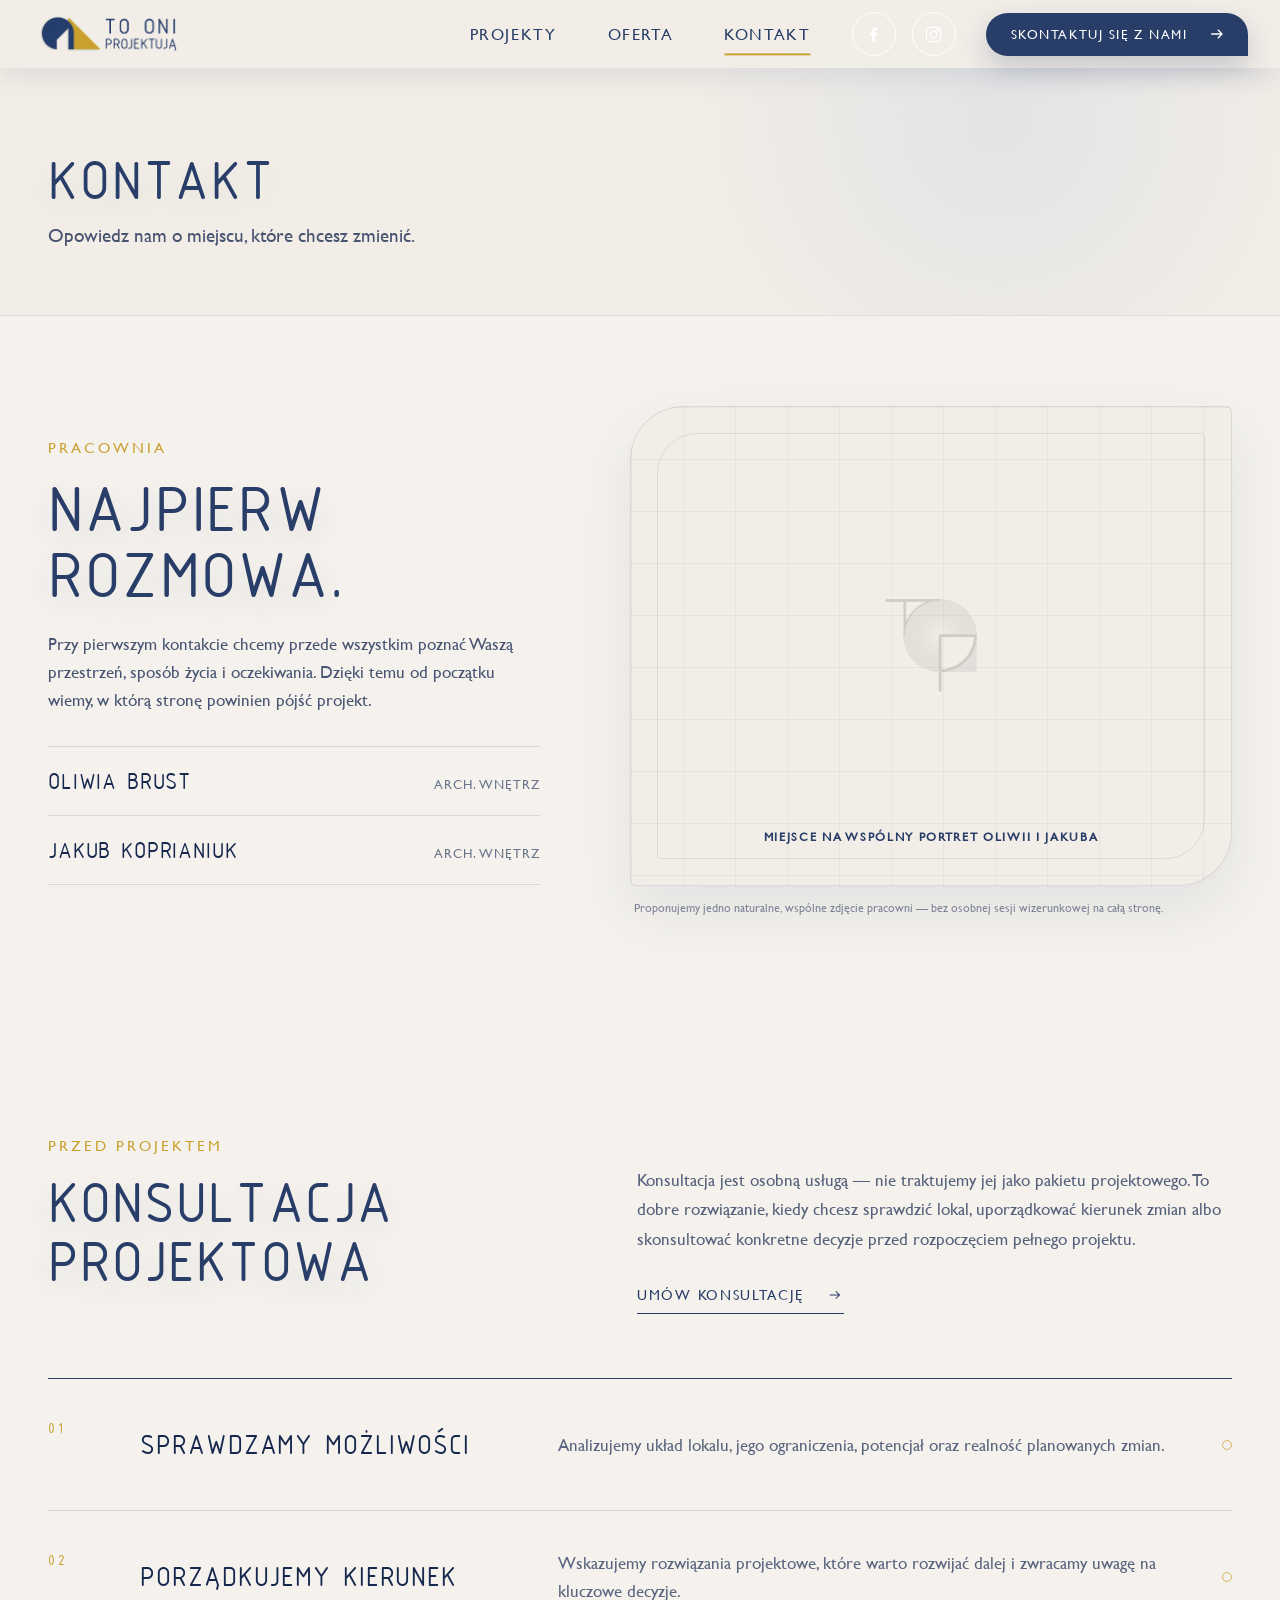
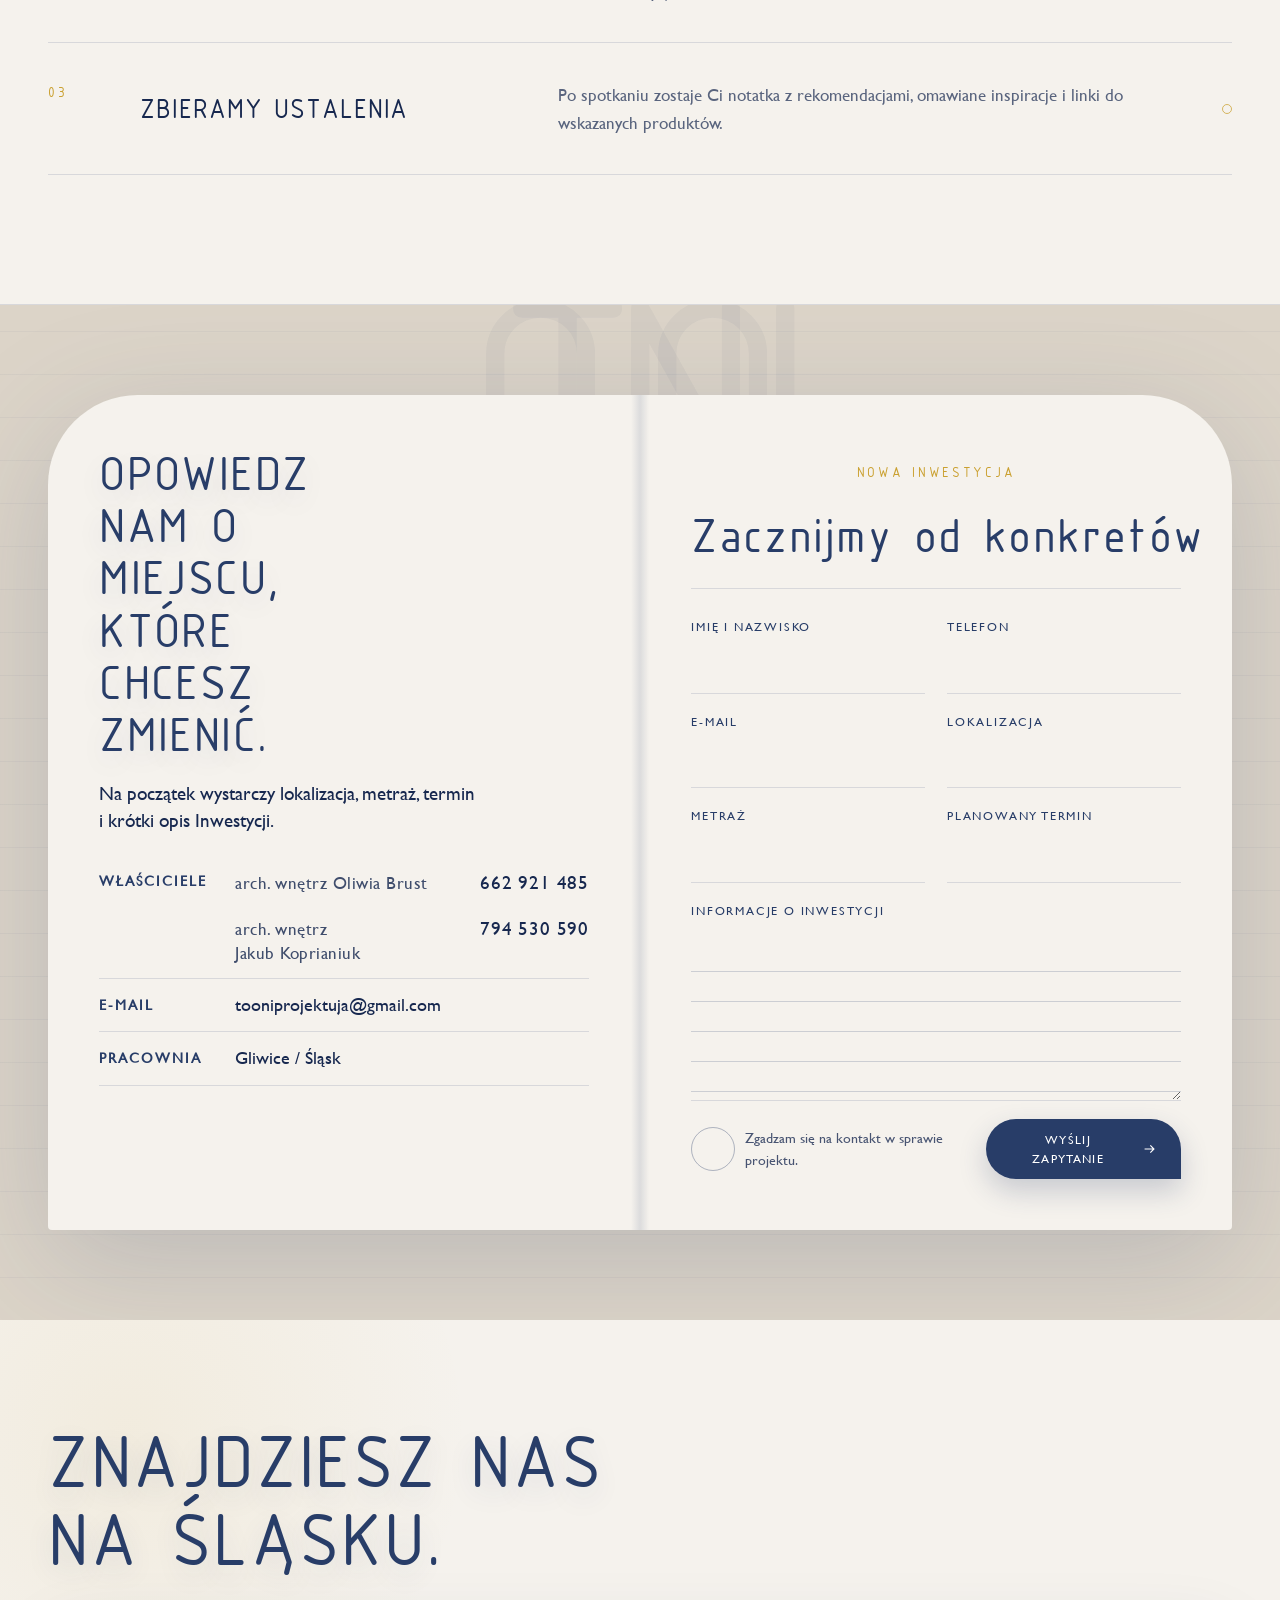
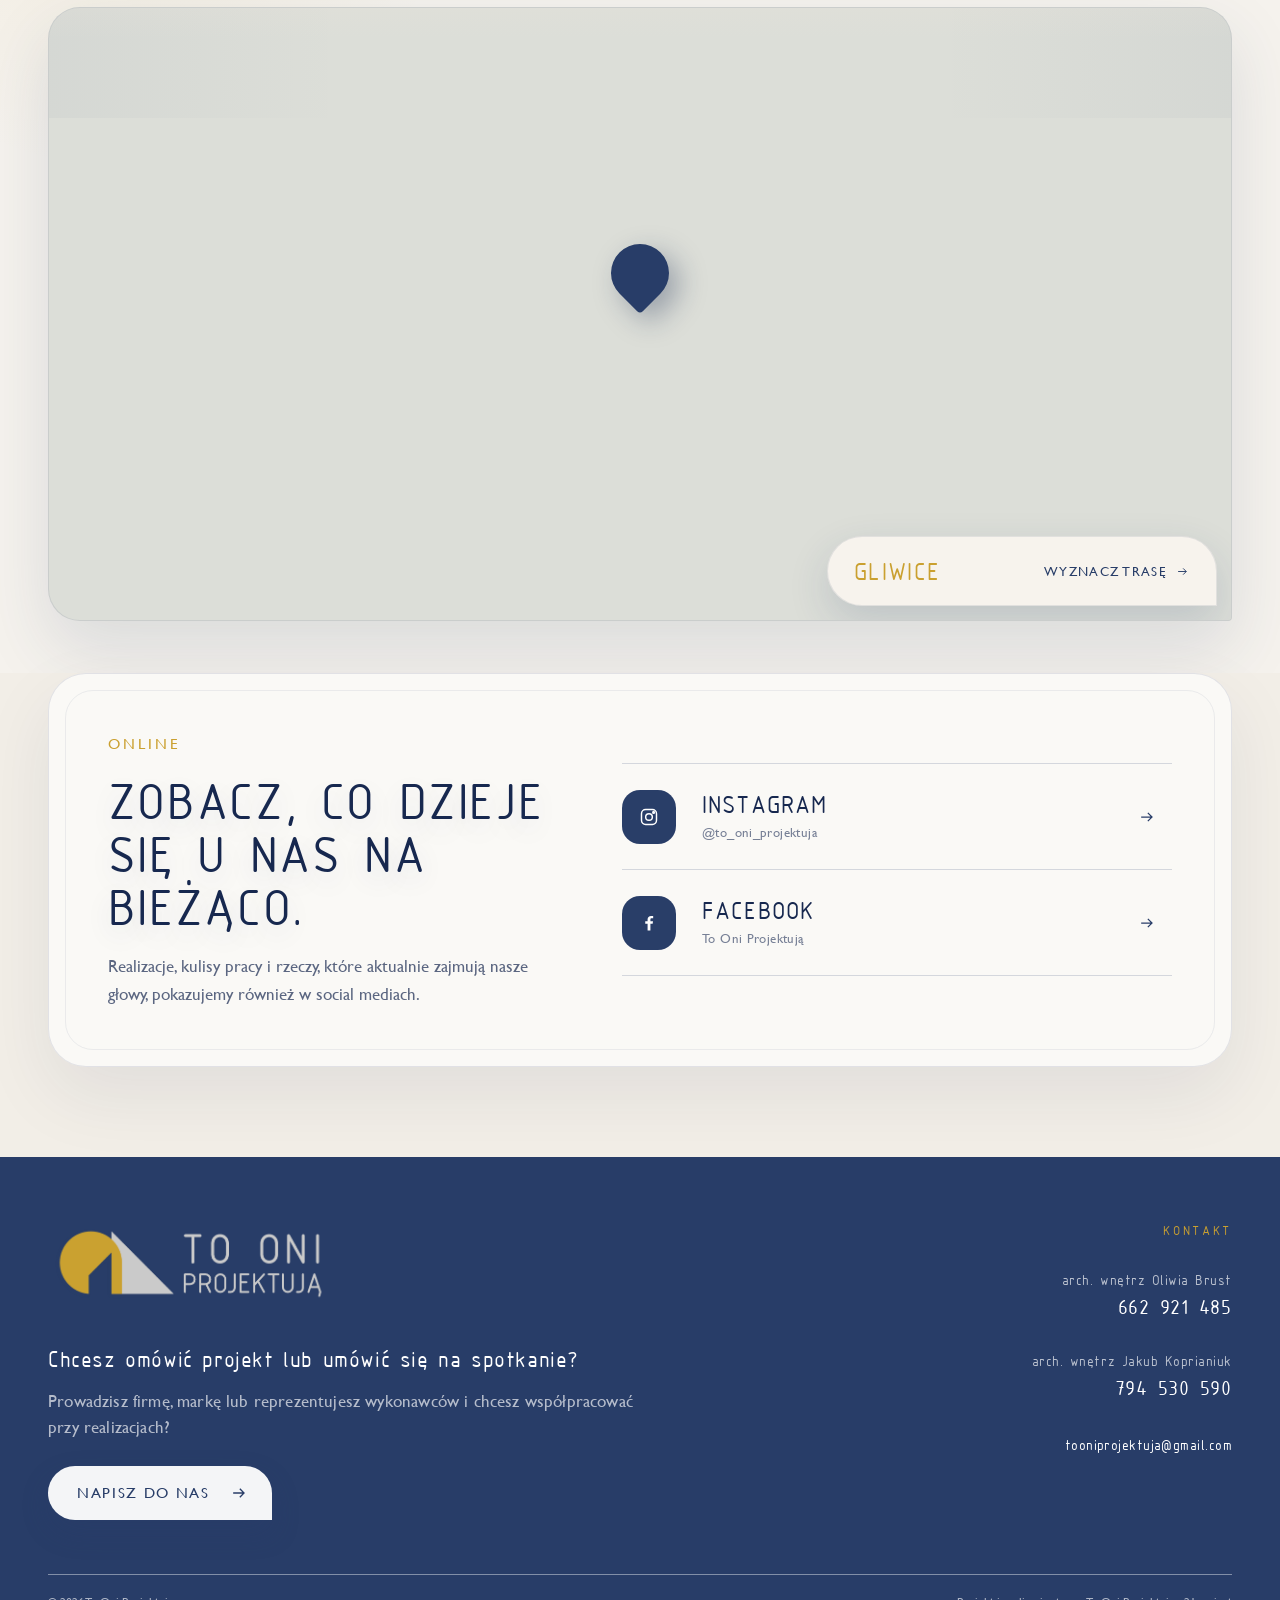
==== kontakt.html @ bf4224f2 "Korekta klienta: pelny zakres uwag + naprawa pustych przestrzeni Ponowne wprowadzenie calego zakresu" ====
<!DOCTYPE html>
<html lang="pl">
<head>
  <meta charset="utf-8"/>
  <meta name="viewport" content="width=device-width, initial-scale=1.0, viewport-fit=cover"/>
  <meta name="theme-color" content="#F2EEE7"/>
  <meta name="description" content="Skontaktuj się z pracownią To Oni Projektują."/>
  <title>Kontakt | To Oni Projektują</title>
  <link rel="icon" type="image/png" href="logo-symbol.png"/>
  <link rel="preload" as="font" type="font/ttf" crossorigin href="isocpeur.ttf"/>
  <link rel="preload" as="font" type="font/ttf" crossorigin href="gill-sans-mt.ttf"/>
  <link rel="stylesheet" href="style.css"/>
  <link rel="stylesheet" href="kontakt.css"/>
</head>
<body class="subpage" id="top">
  <svg aria-hidden="true" class="svg-defs">
    <symbol id="icon-facebook" viewBox="0 0 24 24">
      <path d="M13.7 21v-8h2.7l.4-3.1h-3.1V7.9c0-.9.3-1.5 1.6-1.5H17V3.6c-.3 0-1.3-.1-2.5-.1-2.5 0-4.2 1.5-4.2 4.3v2.1H7.5V13h2.8v8h3.4Z"></path>
    </symbol>
    <symbol id="icon-instagram" viewBox="0 0 24 24">
      <rect x="3" y="3" width="18" height="18" rx="5"></rect>
      <circle cx="12" cy="12" r="4"></circle>
      <circle cx="17.5" cy="6.5" r="1"></circle>
    </symbol>
    <symbol id="icon-arrow" viewBox="0 0 24 24">
      <path d="M5 12h13M13 7l5 5-5 5"></path>
    </symbol>
  </svg>

  <header class="header" data-header>
    <a class="header-logo" href="index.html" aria-label="To Oni Projektują - strona główna"><img alt="To Oni Projektują" class="header-logo__img header-logo__img--positive" src="top-logo-bandera.png"/><img alt="" aria-hidden="true" class="header-logo__img header-logo__img--negative" src="top-logo-bandera-negatyw.png"/></a>

    <nav class="nav" aria-label="Menu główne">
      <a href="projekty.html">Projekty</a>
      <a href="oferta.html">Oferta</a>
      <a class="is-active" href="kontakt.html">Kontakt</a>
    </nav>

    <div class="header-actions">
      <a class="social social--header" href="https://www.facebook.com/61583774015406/" target="_blank" rel="noopener" aria-label="Facebook">
        <svg><use href="#icon-facebook"></use></svg>
      </a>
      <a class="social social--header" href="https://www.instagram.com/to_oni_projektuja/" target="_blank" rel="noopener" aria-label="Instagram">
        <svg><use href="#icon-instagram"></use></svg>
      </a>
      <a class="drop-button drop-button--small" href="kontakt.html#formularz">
        Skontaktuj się z nami
        <svg><use href="#icon-arrow"></use></svg>
      </a>
    </div>

    <button class="menu-toggle" type="button" aria-label="Otwórz menu" aria-expanded="false">
      <span></span>
      <span></span>
      <span></span>
    </button>

    <div class="mobile-menu" aria-hidden="true">
      <a href="projekty.html">Projekty</a>
      <a href="oferta.html">Oferta</a>
      <a class="is-active" href="kontakt.html">Kontakt</a>
      <a class="drop-button" href="kontakt.html#formularz">
        Skontaktuj się z nami
        <svg><use href="#icon-arrow"></use></svg>
      </a>
      <div class="mobile-socials">
        <a class="social" href="https://www.facebook.com/61583774015406/" target="_blank" rel="noopener" aria-label="Facebook">
          <svg><use href="#icon-facebook"></use></svg>
        </a>
        <a class="social" href="https://www.instagram.com/to_oni_projektuja/" target="_blank" rel="noopener" aria-label="Instagram">
          <svg><use href="#icon-instagram"></use></svg>
        </a>
      </div>
    </div>
  </header>

  <main>
    <section class="page-hero page-hero--contact">
      <div class="shell">
        <h1>Kontakt</h1>
        <p>Opowiedz nam o miejscu, które chcesz zmienić.</p>
      </div>
    </section>

    <section class="contact-team-preview" aria-label="Pracownia To Oni Projektują">
      <div class="shell contact-team-preview__grid">
        <div class="contact-team-preview__copy reveal">
          <p class="section-label">Pracownia</p>
          <h2>Najpierw rozmowa.</h2>
          <p>Przy pierwszym kontakcie chcemy przede wszystkim poznać Waszą przestrzeń, sposób życia i oczekiwania. Dzięki temu od początku wiemy, w którą stronę powinien pójść projekt.</p>
          <div class="contact-team-preview__names">
            <div class="contact-team-preview__person"><strong>Oliwia Brust</strong><span>arch. wnętrz</span></div>
            <div class="contact-team-preview__person"><strong>Jakub Koprianiuk</strong><span>arch. wnętrz</span></div>
          </div>
        </div>
        <figure class="contact-team-preview__visual reveal">
          <div class="contact-team-preview__placeholder">
            <img src="logo-symbol.png" alt=""/>
            <span>Miejsce na wspólny portret Oliwii i Jakuba</span>
          </div>
          <figcaption>Proponujemy jedno naturalne, wspólne zdjęcie pracowni — bez osobnej sesji wizerunkowej na całą stronę.</figcaption>
        </figure>
      </div>
    </section>

<section aria-labelledby="offer-consult-title" class="offer-consult section" id="konsultacja">
<div class="shell">
<div class="offer-consult__head reveal">
<div>
<p class="section-label">Przed projektem</p>
<h2 id="offer-consult-title">Konsultacja<br/>projektowa</h2>
</div>
<div class="offer-consult__intro">
<p>Konsultacja jest osobną usługą — nie traktujemy jej jako pakietu projektowego. To dobre rozwiązanie, kiedy chcesz sprawdzić lokal, uporządkować kierunek zmian albo skonsultować konkretne decyzje przed rozpoczęciem pełnego projektu.</p>
<a class="line-link" href="#formularz">Umów konsultację <svg aria-hidden="true"><use href="#icon-arrow"></use></svg></a>
</div>
</div>
<div class="offer-consult__journey reveal">
<article class="offer-consult__journey-row">
<span class="offer-consult__journey-num">01</span>
<h3>Sprawdzamy możliwości</h3>
<p>Analizujemy układ lokalu, jego ograniczenia, potencjał oraz realność planowanych zmian.</p>
</article>
<article class="offer-consult__journey-row">
<span class="offer-consult__journey-num">02</span>
<h3>Porządkujemy kierunek</h3>
<p>Wskazujemy rozwiązania projektowe, które warto rozwijać dalej i zwracamy uwagę na kluczowe decyzje.</p>
</article>
<article class="offer-consult__journey-row">
<span class="offer-consult__journey-num">03</span>
<h3>Zbieramy ustalenia</h3>
<p>Po spotkaniu zostaje Ci notatka z rekomendacjami, omawiane inspiracje i linki do wskazanych produktów.</p>
</article>
</div>
</div>
</section>
    <section class="contact section" id="formularz">
      <div class="contact__word contact__word--left" aria-hidden="true">TO</div>
      <div class="contact__word contact__word--right" aria-hidden="true">ONI</div>
      <div class="shell contact__notebook">
        <div class="contact__page contact__page--left reveal">
          <h2>Opowiedz nam o miejscu, które chcesz zmienić.</h2>
          <p class="contact__lead">Na początek wystarczy lokalizacja, metraż, termin i krótki opis Inwestycji.</p>
          <div class="contact__data">
            <div class="contact__phones">
              <span>Właściciele</span>
              <div class="contact__people">
                <a href="tel:+48662921485">
                  <em>arch. wnętrz Oliwia Brust</em>
                  <strong>662 921 485</strong>
                </a>
                <a href="tel:+48794530590">
                  <em>arch. wnętrz Jakub Koprianiuk</em>
                  <strong>794 530 590</strong>
                </a>
              </div>
            </div>
            <a href="mailto:tooniprojektuja@gmail.com">
              <span>E-mail</span>
              <strong>tooniprojektuja@gmail.com</strong>
            </a>
            <div>
              <span>Pracownia</span>
              <strong>Gliwice / Śląsk</strong>
            </div>
          </div>
        </div>

        <div class="contact__page contact__page--right reveal">
          <div class="contact__form-head">
            <p class="section-label">Nowa inwestycja</p>
            <h3>Zacznijmy od konkretów</h3>
          </div>
          <form class="contact-form" action="https://formsubmit.co/tooniprojektuja@gmail.com" method="POST">
            <input type="hidden" name="_subject" value="Nowe zapytanie - To Oni Projektują"/>
            <input type="hidden" name="_template" value="table"/>
            <input type="hidden" name="_captcha" value="false"/>
            <input class="honey" type="text" name="_honey" tabindex="-1" autocomplete="off"/>

            <div class="form-row">
              <label>
                <span>Imię i nazwisko</span>
                <input type="text" name="Imię i nazwisko" autocomplete="name" required/>
              </label>
              <label>
                <span>Telefon</span>
                <input type="tel" name="Telefon" autocomplete="tel"/>
              </label>
            </div>

            <div class="form-row">
              <label>
                <span>E-mail</span>
                <input type="email" name="_replyto" autocomplete="email" required/>
              </label>
              <label>
                <span>Lokalizacja</span>
                <input type="text" name="Lokalizacja"/>
              </label>
            </div>

            <div class="form-row">
              <label>
                <span>Metraż</span>
                <input type="text" name="Metraż"/>
              </label>
              <label>
                <span>Planowany termin</span>
                <input type="text" name="Termin"/>
              </label>
            </div>

            <label class="notebook-lines">
              <span>Informacje o Inwestycji</span>
              <textarea name="Wiadomość" rows="5" required></textarea>
            </label>

            <div class="contact-form__bottom">
              <label class="consent">
                <input type="checkbox" required/>
                <i></i>
                <span>Zgadzam się na kontakt w sprawie projektu.</span>
              </label>
              <button class="drop-button" type="submit">
                Wyślij zapytanie
                <svg><use href="#icon-arrow"></use></svg>
              </button>
            </div>
          </form>
        </div>
      </div>
    </section>

    <section class="map-section" id="lokalizacja">
      <div class="shell map-section__head reveal">
        <div>
          <h2>Znajdziesz nas<br/>na Śląsku.</h2>
        </div>
      </div>
      <div class="shell map-shell reveal">
        <div class="map">
          <iframe title="Mapa - To Oni Projektują, Gliwice" src="https://maps.google.com/maps?ll=50.294492,18.671380&z=13&t=m&hl=pl&output=embed" loading="lazy" referrerpolicy="no-referrer-when-downgrade"></iframe>
          <span class="map__pin" aria-hidden="true"></span>
          <div class="map__address-card">
            <strong>Gliwice</strong>
            <a class="map__route" href="https://www.google.com/maps/dir/?api=1&destination=Gliwice%2C+Polska" target="_blank" rel="noopener">
              Wyznacz trasę
              <svg><use href="#icon-arrow"></use></svg>
            </a>
          </div>
        </div>
      </div>
    </section>

    <section class="contact-socials-bottom" aria-labelledby="social-heading">
      <div class="shell reveal">
        <div class="contact-socials-card">
          <div class="contact-socials-card__intro">
            <p class="section-label">Online</p>
            <h2 id="social-heading">Zobacz, co dzieje się u nas na bieżąco.</h2>
            <p>Realizacje, kulisy pracy i rzeczy, które aktualnie zajmują nasze głowy, pokazujemy również w social mediach.</p>
          </div>

          <div class="contact-socials-card__table" aria-label="Social media To Oni Projektują">
            <a class="contact-socials-row" href="https://www.instagram.com/to_oni_projektuja/" target="_blank" rel="noopener">
              <span class="contact-socials-row__icon" aria-hidden="true">
                <svg><use href="#icon-instagram"></use></svg>
              </span>
              <span class="contact-socials-row__copy">
                <strong>Instagram</strong>
                <small>@to_oni_projektuja</small>
              </span>
              <span class="contact-socials-row__arrow" aria-hidden="true">
                <svg><use href="#icon-arrow"></use></svg>
              </span>
            </a>

            <a class="contact-socials-row" href="https://www.facebook.com/61583774015406/" target="_blank" rel="noopener">
              <span class="contact-socials-row__icon" aria-hidden="true">
                <svg><use href="#icon-facebook"></use></svg>
              </span>
              <span class="contact-socials-row__copy">
                <strong>Facebook</strong>
                <small>To Oni Projektują</small>
              </span>
              <span class="contact-socials-row__arrow" aria-hidden="true">
                <svg><use href="#icon-arrow"></use></svg>
              </span>
            </a>
          </div>
        </div>
      </div>
    </section>
  </main>

  <footer class="footer">
    <div class="shell footer__grid">
      <div class="footer__brand">
        <img class="footer__logo" src="top-logo-bandera-negatyw.png" alt="To Oni Projektują"/>
        <div class="footer__cta">
          <p class="footer__cta-lead">Chcesz omówić projekt lub umówić się na spotkanie?</p>
          <p>Prowadzisz firmę, markę lub reprezentujesz wykonawców i chcesz współpracować przy realizacjach?</p>
          <a class="drop-button drop-button--light" href="kontakt.html#formularz">
            Napisz do nas
            <svg><use href="#icon-arrow"></use></svg>
          </a>
        </div>
      </div>
      <div class="footer__contact">
        <span>Kontakt</span>
        <div class="footer__person">
          <em>arch. wnętrz Oliwia Brust</em>
          <a href="tel:+48662921485">662 921 485</a>
        </div>
        <div class="footer__person">
          <em>arch. wnętrz Jakub Koprianiuk</em>
          <a href="tel:+48794530590">794 530 590</a>
        </div>
        <a class="footer__mail" href="mailto:tooniprojektuja@gmail.com">tooniprojektuja@gmail.com</a>
        <div class="footer__socials">
          <a class="social" href="https://www.facebook.com/61583774015406/" target="_blank" rel="noopener" aria-label="Facebook">
            <svg><use href="#icon-facebook"></use></svg>
          </a>
          <a class="social" href="https://www.instagram.com/to_oni_projektuja/" target="_blank" rel="noopener" aria-label="Instagram">
            <svg><use href="#icon-instagram"></use></svg>
          </a>
        </div>
      </div>
    </div>
    <div class="shell footer__bottom">
      <span>© 2026 To Oni Projektują</span>
      <span>Projekt i realizacja strony: To Oni Projektują · 21project</span>
    </div>
  </footer>

  <div class="modal" data-modal aria-hidden="true" aria-modal="true" role="dialog" aria-labelledby="modal-title">
    <button class="modal__close" type="button" aria-label="Zamknij">×</button>
    <div class="modal__inner">
      <div class="modal__gallery">
        <div class="modal__main">
          <img class="modal__image" data-modal-image src="" alt=""/>
        </div>
        <div class="modal__thumbs" data-modal-thumbs></div>
      </div>
      <div class="modal__copy">
        <p class="modal__index" data-modal-index></p>
        <h2 class="modal__title" id="modal-title" data-modal-title></h2>
        <p class="modal__meta" data-modal-meta></p>
        <p class="modal__description" data-modal-description></p>
        <div class="modal__actions">
          <button class="modal__nav modal__nav--prev" type="button" data-modal-prev>Poprzednie</button>
          <button class="modal__nav modal__nav--next" type="button" data-modal-next>Następne</button>
        </div>
      </div>
    </div>
  </div>

  <script src="script.js"></script>
</body>
</html>
---- style.css ----
@font-face {
  font-family: "ISOCPEUR";
  src: url("isocpeur.ttf") format("truetype");
  font-weight: 400;
  font-style: normal;
  font-display: block;
}

@font-face {
  font-family: "Gill Sans MT";
  src: url("gill-sans-mt.ttf") format("truetype");
  font-weight: 400;
  font-style: normal;
  font-display: swap;
}

:root {
  --text: rgba(23, 40, 79, .78);
  --line: rgba(40, 61, 104, .14);
  --shadow: 0 22px 70px rgba(33, 48, 76, .12);
  --shell: min(1280px, calc(100vw - 96px));
  --body: "Gill Sans MT", "Gill Sans", Arial, sans-serif;
}

* {
  box-sizing: border-box;
}

html {
  scroll-behavior: smooth;
  scroll-padding-top: var(--header-h);
}

body {
  margin: 0;
  min-width: 320px;
  color: var(--text);
  font-size: 17px;
  line-height: 1.58;
  overflow-x: hidden;
}

img {
  display: block;
  max-width: 100%;
}

a {
  color: inherit;
  text-decoration: none;
}

button, input, textarea {
  font: inherit;
}

button {
  color: inherit;
}

button, summary {
  -webkit-tap-highlight-color: transparent;
}

svg {
  display: block;
}

.svg-defs {
  position: absolute;
  width: 0;
  height: 0;
  overflow: hidden;
}

.shell {
  width: var(--shell);
  margin-inline: auto;
}

.section {
  padding: clamp(84px, 8vw, 132px) 0;
  position: relative;
}

h1, h2, h3, h4, p {
  margin-top: 0;
}

h1, h2, h3, .section-label, .section-quote, .nav, .drop-button, .line-link {
  font-family: var(--display);
  font-weight: 400;
}

h1, h2, h3, h4 {
  font-family: var(--display) !important;
  font-synthesis: none;
}

h2 {
  margin-bottom: 24px;
  color: var(--navy);
  font-size: clamp(58px, 6.4vw, 106px);
  line-height: .88;
  letter-spacing: .018em;
  text-shadow: 0 10px 28px rgba(40, 61, 104, .12);
  text-transform: uppercase;
}

h3 {
  color: var(--navy-dark);
}

.section-label {
  margin-bottom: 14px;
  color: var(--navy);
  font-size: 15px;
  letter-spacing: .2em;
  text-transform: uppercase;
}

.section-quote {
  color: var(--gold);
  font-size: clamp(22px, 2vw, 32px);
  line-height: 1.25;
  text-shadow: 0 8px 20px rgba(40, 61, 104, .2);
}

.rich-copy p {
  margin-bottom: 18px;
}

.reveal {
  opacity: 0;
  transform: translateY(28px);
  transition: opacity .8s ease, transform .8s cubic-bezier(.2,.75,.25,1);
}

.reveal.is-visible {
  opacity: 1;
  transform: none;
}

.panel {
  box-shadow: 0 1px 0 var(--line);
}

.spotlight::before {
  content: "";
  position: absolute;
  z-index: -1;
  inset: 0;
  opacity: 0;
  pointer-events: none;
  background: radial-gradient(circle 210px at var(--mx) var(--my), rgba(202, 160, 48, .20), transparent 68%),
    linear-gradient(180deg, rgba(40, 61, 104, .18), transparent 48%);
  transition: opacity .45s ease;
}

.drop-button {
  min-height: 54px;
  display: inline-flex;
  align-items: center;
  justify-content: center;
  gap: 20px;
  padding: 14px 22px 14px 28px;
  border: 1px solid var(--navy);
  border-radius: 999px 999px 5px 999px;
  background: var(--navy);
  color: #fff;
  font-size: 15px;
  letter-spacing: .11em;
  text-transform: uppercase;
  box-shadow: 0 12px 28px rgba(40, 61, 104, .22);
  cursor: pointer;
}

.drop-button svg {
  width: 20px;
  height: 20px;
  fill: none;
  stroke: currentColor;
  stroke-width: 1.6;
}

.drop-button:hover {
  transform: translateY(-3px);
  background: var(--gold);
  color: var(--navy-dark);
  box-shadow: 0 16px 34px rgba(40, 61, 104, .28);
}

.drop-button--small {
  min-height: 46px;
  padding-block: 10px;
  font-size: 13px;
}

.line-link {
  display: inline-flex;
  align-items: center;
  gap: 22px;
  padding-bottom: 7px;
  border-bottom: 1px solid currentColor;
  color: var(--navy);
  font-size: 17px;
  letter-spacing: .09em;
  text-transform: uppercase;
}

.line-link svg {
  width: 22px;
  height: 22px;
  fill: none;
  stroke: currentColor;
  stroke-width: 1.4;
  transition: transform .3s ease;
}

.line-link:hover svg {
  transform: translateX(6px);
}

.header {
  position: fixed;
  z-index: 100;
  top: 0;
  left: 0;
  width: 100%;
  height: var(--header-h);
  display: grid;
  grid-template-columns: 130px 1fr auto;
  align-items: center;
  padding: 0 38px;
  color: #fff;
  transition: height .35s ease, color .35s ease, background .35s ease, box-shadow .35s ease;
}

.header.is-scrolled,
body:not(.home) .header {
  height: 68px;
  color: var(--navy);
  box-shadow: 0 8px 28px rgba(40, 61, 104, .1);
  backdrop-filter: blur(16px);
}

.logo {
  display: grid;
  place-items: center;
  align-self: center;
  filter: drop-shadow(0 6px 14px rgba(0,0,0,.12));
  transition: width .35s ease, height .35s ease;
}

.logo img {
  width: 100%;
  height: 100%;
}

.nav {
  display: flex;
  align-items: center;
  justify-content: center;
  gap: clamp(34px, 4vw, 72px);
}

.nav a {
  position: relative;
  text-transform: uppercase;
}

.nav a::after {
  content: "";
  position: absolute;
  left: 0;
  right: 100%;
  bottom: -9px;
  height: 2px;
  background: var(--gold);
  transition: right .3s ease;
}

.nav a:hover::after,
.nav a.is-active::after {
  right: 0;
}

.header-actions {
  display: flex;
  align-items: center;
  gap: 10px;
}

.social {
  width: 44px;
  aspect-ratio: 1;
  display: grid;
  place-items: center;
  border: 1px solid currentColor;
  border-radius: 50%;
  color: var(--navy);
  transition: color .3s ease, background .3s ease, transform .3s ease;
}

.social svg {
  width: 19px;
  height: 19px;
  fill: none;
  stroke: currentColor;
  stroke-width: 1.5;
}

.social svg use[href="#icon-facebook"] {
  fill: currentColor;
  stroke: none;
}

.social--header {
  color: currentColor;
}

.menu-toggle, .mobile-menu {
  display: none;
}

.hero {
  position: relative;
  display: flex;
  overflow: hidden;
  background: #171b24;
  color: #fff;
}

.hero__image, .hero__shade {
  position: absolute;
  inset: 0;
  width: 100%;
  height: 100%;
}

.hero__image {
  object-fit: cover;
  animation: hero-in 1.8s ease both;
}

@keyframes hero-in {
  from {
    transform: scale(1.055);
  }
  to {
    transform: scale(1);
  }
}

.hero__copy {
  position: relative;
  z-index: 2;
  max-width: 100%;
}

.hero__brand {
  text-transform: uppercase;
}

.hero h1 {
  color: #fff;
  text-transform: uppercase;
}

.hero h1 span {
  display: inline-block;
  min-width: 0;
}

.hero h1 span.is-changing {
  animation: word-change .6s ease;
}

@keyframes word-change {
  50% {
    opacity: 0;
    transform: translateY(12px);
  }
}

.hero__actions {
  display: flex;
  flex-wrap: wrap;
}

.about__grid {
  display: grid;
}

.projects {
  overflow: hidden;
}

.projects__head {
  display: flex;
  align-items: end;
  gap: 40px;
}

.projects__head h2 {
  margin: 0;
  letter-spacing: .14em;
}

.projects__stage::before,
.projects__stage::after {
  content: "";
  position: absolute;
  pointer-events: none;
}

.projects__viewport {
  overflow: hidden;
  outline: none;
}

.projects__track {
  display: flex;
  width: max-content;
  padding: 0 9vw 20px;
  will-change: transform;
}

.project-card {
  flex: 0 0 auto;
}

.project-card > button {
  cursor: zoom-in;
}

.project-card img {
  width: 100%;
  height: 100%;
  border-radius: 49px 3px 49px 3px;
  object-fit: cover;
  transition: transform .7s cubic-bezier(.2,.75,.25,1), filter .45s ease;
}

.project-card__top,
.project-card__meta {
  position: absolute;
  z-index: 2;
  color: #fff;
  opacity: 0;
  transition: opacity .35s ease, transform .35s ease;
}

.project-card__meta {
  display: grid;
  text-align: left;
}

.project-card:hover img {
  transform: scale(1.045);
}

.project-card:hover button::after,
.project-card:hover .project-card__top,
.project-card:hover .project-card__meta {
  opacity: 1;
}

.project-card > p {
  margin: 20px 0 4px;
  color: var(--navy);
  font-size: 13px;
  letter-spacing: .16em;
  text-transform: uppercase;
}

.project-card h3 {
  margin: 0;
  line-height: 1.1;
}

.slider-arrow {
  position: absolute;
  z-index: 6;
  top: 44%;
  aspect-ratio: 1;
  display: grid;
  place-items: center;
  box-shadow: 0 12px 30px rgba(40, 61, 104, .25);
  cursor: pointer;
}

.slider-arrow svg {
  fill: none;
  stroke-width: 1.5;
}

.section-head {
  display: grid;
  grid-template-columns: 1fr .7fr;
  align-items: end;
  gap: 60px;
  margin-bottom: 56px;
}

.section-head h2 {
  margin: 0;
}

.section-head .section-quote {
  padding-bottom: 12px;
}

.packages__grid {
  display: grid;
  grid-template-columns: repeat(4, 1fr);
  border-top: 1px solid var(--line);
  border-left: 1px solid var(--line);
}

.package-card {
  border-right: 1px solid var(--line);
  border-bottom: 1px solid var(--line);
}

.package-card summary {
  min-height: 540px;
  padding: 38px 30px 30px;
  display: flex;
  flex-direction: column;
  list-style: none;
  cursor: pointer;
}

.package-card summary::-webkit-details-marker {
  display: none;
}

.package-card summary > span {
  display: block;
  height: 116px;
  line-height: .78;
}

.package-card summary small {
  margin-bottom: 14px;
  font-family: var(--display);
  letter-spacing: .16em;
  text-transform: uppercase;
}

.package-card h3 {
  margin: 0 0 18px;
  line-height: 1;
  text-transform: uppercase;
}

.package-card summary p {
  margin-bottom: 28px;
}

.package-card summary b {
  margin-top: auto;
  display: flex;
  align-items: center;
  justify-content: space-between;
  padding-top: 22px;
  border-top: 1px solid var(--line);
  color: var(--navy);
  font-family: var(--display);
  font-weight: 400;
  letter-spacing: .12em;
  text-transform: uppercase;
}

.package-card summary b i {
  font-size: 24px;
  font-style: normal;
  transition: transform .35s ease;
}

.package-card[open] summary b i {
  transform: rotate(45deg);
}

.package-card__body {
  padding: 0 30px 34px;
  animation: details-in .45s ease;
}

.package-card__body h4 {
  font-family: var(--display);
  letter-spacing: .1em;
  text-transform: uppercase;
}

.package-card__body ul {
  margin: 0;
  padding: 0;
  list-style: none;
}

.package-card__body li {
  position: relative;
  padding: 5px 0 5px 30px;
}

.package-card__body li::before {
  content: "—";
  position: absolute;
  left: 3px;
  color: var(--gold);
}

@keyframes details-in {
  from {
    opacity: 0;
    transform: translateY(-10px);
  }
}

.packages__cta {
  margin-top: 28px;
  padding: 30px 34px;
  align-items: center;
  justify-content: space-between;
  gap: 36px;
  border: 1px solid var(--line);
  border-radius: 46px 46px 4px 46px;
}

.packages__cta p {
  margin: 0;
}

.packages__cta strong {
  color: var(--navy);
}

.process__grid {
  display: grid;
  grid-template-columns: .78fr 1.22fr;
  gap: clamp(60px, 8vw, 130px);
}

.process__brand {
  display: flex;
  align-items: baseline;
  gap: 16px;
  color: var(--navy);
  font-family: var(--display);
  text-transform: uppercase;
}

.process__brand span {
  letter-spacing: .14em;
}

.process__brand small {
  color: var(--gold);
  font-size: 12px;
  letter-spacing: .18em;
}

.process__intro h2 {
  position: relative;
  z-index: 1;
  font-size: clamp(60px, 5.6vw, 95px);
}

.process__intro > p:not(.process__brand) {
  position: relative;
  z-index: 1;
  max-width: 520px;
}

.process__range {
  position: relative;
  z-index: 1;
  display: grid;
  grid-template-columns: auto 1fr auto;
  align-items: center;
  gap: 14px;
  color: var(--navy);
  font-family: var(--display);
}

.process__ghost {
  position: absolute;
  z-index: 0;
  right: 0;
  top: 85px;
  color: rgba(40,61,104,.055);
  font-family: var(--display);
  font-size: 300px;
  line-height: .8;
  transition: transform .45s ease, opacity .45s ease;
}

.process__list {
  display: grid;
  gap: 10px;
}

.process-item {
  border: 1px solid var(--line);
  border-radius: 38px 38px 4px 38px;
}

.process-item > button {
  width: 100%;
  display: grid;
  padding: 18px 26px;
  border: 0;
  background: transparent;
  text-align: left;
  cursor: pointer;
}

.process-item strong {
  color: var(--navy);
  font-family: var(--display);
  font-size: 27px;
  font-weight: 400;
}

.process-item small {
  font-size: 15px;
}

.morph-arrow {
  width: 44px;
  aspect-ratio: 1;
  display: grid;
  place-items: center;
}

.morph-arrow svg {
  width: 21px;
  height: 21px;
  fill: none;
  stroke: currentColor;
  stroke-width: 1.5;
}

.process-item:hover .morph-arrow,
.process-item.is-open .morph-arrow {
  border-radius: 999px 999px 4px 999px;
  background: var(--navy);
  color: #fff;
  transform: none;
}

.process-item:hover .morph-arrow svg,
.process-item.is-open .morph-arrow svg {
  opacity: 1;
  transform: rotate(90deg);
}

.process-answer {
  display: grid;
  grid-template-rows: 0fr;
  transition: grid-template-rows .55s cubic-bezier(.2,.75,.25,1);
}

.process-answer > div {
  overflow: hidden;
}

.process-answer p,
.process-answer b {
  margin-right: 34px;
}

.process-answer p {
  padding-top: 2px;
}

.process-answer b {
  display: block;
  padding-bottom: 28px;
  color: var(--navy);
  font-weight: 400;
}

.process-item.is-open .process-answer {
  grid-template-rows: 1fr;
}

.faq {
  background-color: rgba(235,228,218,.9);
}

.faq__grid {
  display: grid;
  align-items: start;
}

.faq__title {
  position: sticky;
  top: 130px;
}

.faq__title h2 {
  position: relative;
  z-index: 1;
}

.faq__title > span {
  position: absolute;
  font-family: var(--display);
  line-height: 1;
}

.faq__list {
  display: grid;
}

.faq__list details {
  border: 1px solid var(--line);
}

.faq__list summary {
  display: flex;
  align-items: center;
  justify-content: space-between;
  color: var(--navy-dark);
  list-style: none;
  cursor: pointer;
}

.faq__list summary::-webkit-details-marker {
  display: none;
}

.faq__list summary span {
  color: var(--navy);
  font-size: 30px;
  transition: transform .35s ease;
}

.faq__list details[open] summary span {
  transform: rotate(45deg);
}

.faq__list details > div {
  animation: details-in .4s ease;
}

.faq__list details .line-link {
  margin-top: 10px;
}

.faq__cta {
  display: flex;
  justify-content: space-between;
  align-items: center;
  gap: 30px;
}

.faq__cta p {
  margin: 0;
  color: var(--navy);
  font-family: var(--display);
  font-size: 28px;
}

.contact {
  background-color: #dcd4c8;
  background-image: repeating-linear-gradient(0deg, transparent 0 42px, rgba(40,61,104,.09) 43px);
  overflow: hidden;
}

.contact__word {
  position: absolute;
  color: rgba(40,61,104,.045);
  line-height: .8;
  text-align: center;
  white-space: nowrap;
}

.contact__notebook {
  position: relative;
  display: grid;
  filter: drop-shadow(0 30px 60px rgba(40,61,104,.18));
}

.contact__notebook::after {
  content: "";
  position: absolute;
  z-index: 3;
  width: 18px;
  transform: translateX(-50%);
  background: linear-gradient(90deg, transparent, rgba(40,61,104,.12), transparent);
  pointer-events: none;
}

.contact__page--left {
  position: relative;
  border-radius: 90px 0 0 4px;
  background-color: var(--cream);
  background-image: repeating-linear-gradient(0deg, transparent 0 42px, rgba(40,61,104,.09) 43px);
}

.contact__lead {
  color: var(--navy-dark);
}

.contact__data {
  display: grid;
}

.contact__data > * {
  min-width: 0;
  display: grid;
  align-items: center;
  gap: 18px;
  border-bottom: 1px solid var(--line);
}

.contact__data span {
  color: var(--navy);
  font-family: var(--display);
  letter-spacing: .14em;
  text-transform: uppercase;
}

.contact__data strong {
  min-width: 0;
  color: var(--navy-dark);
  font-weight: 400;
  overflow-wrap: anywhere;
}

.contact__socials {
  display: flex;
  flex-wrap: wrap;
  gap: 18px;
}

.contact__socials a {
  display: flex;
  align-items: center;
  gap: 10px;
  color: var(--navy);
}

.contact__socials strong {
  font-family: var(--display);
  font-weight: 400;
  letter-spacing: .08em;
  text-transform: uppercase;
}

.contact__page--right {
  border-radius: 0 90px 4px 0;
}

.contact__form-head {
  border-bottom: 1px solid var(--line);
}

.contact__form-head p {
  color: var(--gold);
}

.form-row {
  display: grid;
  grid-template-columns: 1fr 1fr;
  gap: 26px;
}

.contact-form > label,
.form-row label {
  display: grid;
}

.contact-form label > span {
  color: var(--navy);
  font-family: var(--display);
  letter-spacing: .15em;
  text-transform: uppercase;
}

.contact-form input:not([type="checkbox"]),
.contact-form textarea {
  width: 100%;
  border: 0;
  border-bottom: 1px solid var(--line);
  border-radius: 0;
  outline: none;
  background: transparent;
  color: var(--navy-dark);
  transition: border-color .3s ease, box-shadow .3s ease;
}

.contact-form textarea {
  resize: vertical;
}

.contact-form input:focus,
.contact-form textarea:focus {
  border-color: var(--gold);
  box-shadow: none;
}

.contact-form__bottom {
  display: flex;
  gap: 24px;
}

.consent {
  display: flex !important;
  margin: 0 !important;
  cursor: pointer;
}

.consent input {
  position: absolute;
  opacity: 0;
  pointer-events: none;
}

.consent i {
  aspect-ratio: 1;
  display: grid;
  place-items: center;
  border: 1px solid rgba(40,61,104,.35);
  transition: background .3s ease, border-color .3s ease;
}

.consent i::after {
  color: #fff;
}

.consent input:checked + i {
  border-color: var(--navy);
  background: var(--navy);
}

.consent > span {
  margin: 0 !important;
  color: var(--text) !important;
  font-family: var(--body) !important;
  font-size: 13px !important;
  letter-spacing: 0 !important;
  text-transform: none !important;
}

.honey {
  position: absolute !important;
  left: -9999px !important;
}

.success {
  display: none;
  margin: 20px 0 0;
  color: var(--navy);
}

.success.is-visible {
  display: block;
}

.footer {
  padding: 72px 0 26px;
  color: rgba(255,255,255,.72);
}

.footer__grid {
  display: grid;
  grid-template-columns: 1fr .9fr 1.2fr;
  gap: 70px;
  align-items: start;
}

.footer__brand img {
  width: 290px;
}

.footer__brand p {
  margin-top: 24px;
}

.footer__contact {
  display: grid;
  gap: 8px;
}

.footer__contact > span {
  color: var(--gold);
  font-family: var(--display);
  letter-spacing: .16em;
  text-transform: uppercase;
}

.footer__contact a {
  color: #fff;
  font-size: 19px;
  overflow-wrap: anywhere;
}

.footer__cta > p {
  color: #fff;
  font-family: var(--display);
  line-height: 1.2;
}

.footer__cta > div {
  display: flex;
  margin-top: 22px;
}

.footer__bottom {
  margin-top: 60px;
  padding-top: 22px;
  display: flex;
  justify-content: space-between;
  border-top: 1px solid rgba(255,255,255,.14);
  font-size: 13px;
}

.modal {
  position: fixed;
  z-index: 300;
  inset: 0;
  display: grid;
  place-items: center;
  background: rgba(12, 21, 40, .93);
  opacity: 0;
  visibility: hidden;
  transition: opacity .3s ease, visibility .3s ease;
}

.modal.is-open {
  opacity: 1;
  visibility: visible;
}

.modal__close {
  position: absolute;
  border: 0;
  color: #fff;
  cursor: pointer;
}

@media (min-width: 1181px) and (min-height: 760px) {
  .section {
    min-height: 100svh;
    padding: calc(var(--header-h) + 18px) 0 30px;
    display: flex;
    flex-direction: column;
    justify-content: center;
  }

  .about__grid {
    grid-template-columns: minmax(330px, .72fr) minmax(660px, 1.28fr);
    gap: clamp(32px, 3.6vw, 58px);
  }

  .about__visual {
    min-height: 0;
    height: clamp(520px, 68vh, 650px);
  }

  .about__copy {
    padding: 30px 38px;
  }

  .about__copy h2 {
    margin-bottom: 16px;
    font-size: clamp(58px, 4vw, 76px);
  }

  .about__copy .section-quote {
    margin-bottom: 18px;
    font-size: clamp(20px, 1.55vw, 25px);
  }

  .about__copy .rich-copy {
    columns: 2;
    column-gap: 30px;
    font-size: 14px;
    line-height: 1.42;
  }

  .about__copy .rich-copy p {
    margin-bottom: 12px;
    break-inside: avoid;
  }

  .about__copy .line-link {
    margin-top: 8px;
    font-size: 14px;
  }

  .projects__head {
    margin-bottom: 28px;
  }

  .projects__head h2 {
    font-size: clamp(60px, 4.4vw, 82px);
  }

  .project-card {
    width: clamp(280px, 21vw, 365px);
  }

  .project-card > button {
    height: clamp(390px, 51vh, 505px);
  }

  .project-card > p {
    margin-top: 12px;
  }

  .project-card h3 {
    font-size: 25px;
  }

  .section-head {
    grid-template-columns: 1fr .55fr;
    margin-bottom: 22px;
  }

  .section-head h2 {
    font-size: clamp(58px, 4.5vw, 82px);
  }

  .section-head .section-quote {
    max-width: 360px;
    padding-bottom: 4px;
    font-size: 24px;
  }

  .package-card summary {
    min-height: clamp(330px, 40vh, 390px);
    padding: 22px 24px 20px;
  }

  .package-card summary > span {
    height: 72px;
    font-size: 88px;
  }

  .package-card summary small {
    margin-bottom: 8px;
    font-size: 12px;
  }

  .package-card h3 {
    margin-bottom: 12px;
    font-size: 24px;
  }

  .package-card summary p {
    margin-bottom: 16px;
    font-size: 15px;
    line-height: 1.36;
  }

  .package-card summary b {
    padding-top: 14px;
    font-size: 12px;
  }

  .packages__cta {
    margin-top: 16px;
    padding: 16px 24px;
    font-size: 14px;
  }

  .packages__cta .drop-button {
    min-height: 46px;
    padding-block: 10px;
    font-size: 12px;
  }

  .process__grid {
    grid-template-columns: .82fr 1.18fr;
    gap: clamp(42px, 5vw, 76px);
    align-items: center;
  }

  .process__intro {
    position: relative;
    top: auto;
    min-height: 0;
  }

  .process__intro h2 {
    margin-bottom: 18px;
    font-size: clamp(58px, 4.4vw, 76px);
  }

  .process__intro > p:not(.process__brand) {
    margin-bottom: 18px;
    font-size: 15px;
  }

  .process__ghost {
    top: 54px;
    font-size: 230px;
  }

  .process__list {
    gap: 8px;
  }

  .process-item > button {
    min-height: 72px;
    grid-template-columns: 46px minmax(170px, .82fr) 1fr;
    gap: 18px;
    padding: 11px 20px;
  }

  .process-item strong {
    font-size: 23px;
  }

  .process-item small {
    font-size: 13px;
    line-height: 1.35;
  }

  .morph-arrow {
    width: 40px;
  }

  .faq__grid {
    grid-template-columns: .62fr 1.38fr;
    gap: clamp(48px, 5vw, 82px);
    align-items: center;
  }

  .faq__title {
    position: relative;
    top: auto;
  }

  .faq__title h2 {
    font-size: clamp(60px, 4.4vw, 76px);
  }

  .faq__title > span {
    top: 52px;
    font-size: 170px;
  }

  .faq__list {
    grid-template-columns: repeat(2, minmax(0, 1fr));
    gap: 8px;
  }

  .faq__list details {
    min-width: 0;
  }

  .faq__list summary {
    min-height: 68px;
    padding: 12px 18px;
    font-size: 17px;
    line-height: 1.18;
  }

  .faq__list summary span {
    font-size: 24px;
  }

  .faq__list details > div {
    padding: 0 20px 20px;
    font-size: 14px;
    line-height: 1.4;
  }

  .faq__cta {
    grid-column: 1 / -1;
    margin-top: 4px;
    padding: 12px 20px;
  }

  .faq__cta p {
    font-size: 21px;
  }

  .faq__cta .drop-button {
    min-height: 46px;
    padding-block: 10px;
    font-size: 12px;
  }

  .contact__notebook {
    align-items: stretch;
  }

  .contact__page {
    min-height: 0;
    height: min(720px, calc(100svh - var(--header-h) - 48px));
    padding: 28px 46px;
  }

  .contact__page--left h2 {
    margin-bottom: 16px;
    font-size: clamp(48px, 3.5vw, 64px);
  }

  .contact__lead {
    margin-bottom: 0;
    font-size: 18px;
    line-height: 1.25;
  }

  .contact__data {
    margin-top: 17px;
  }

  .contact__data > * {
    padding: 7px 0;
  }

  .contact__data span {
    font-size: 12px;
  }

  .contact__data strong {
    font-size: 16px;
  }

  .contact__socials {
    margin-top: 18px;
  }

  .contact__socials .social {
    width: 38px;
  }

  .contact__form-head {
    gap: 18px;
    padding-bottom: 15px;
  }

  .contact__form-head h3 {
    font-size: 32px;
  }

  .contact-form {
    padding-top: 16px;
  }

  .form-row {
    gap: 22px;
  }

  .contact-form > label,
  .form-row label {
    margin-bottom: 11px;
  }

  .contact-form label > span {
    margin-bottom: 2px;
    font-size: 11px;
  }

  .contact-form input:not([type="checkbox"]),
  .contact-form textarea {
    padding: 6px 2px;
  }

  .contact-form textarea {
    min-height: 82px;
  }

  .contact-form__bottom {
    margin-top: 4px;
  }

  .contact-form__bottom .drop-button {
    min-height: 46px;
    padding-block: 10px;
    font-size: 12px;
  }
}

@media (max-width: 1180px) {
  :root {
    --shell: min(100% - 56px, 980px);
  }

  .header {
    grid-template-columns: 120px 1fr auto;
    padding-inline: 28px;
  }

  .nav {
    gap: 28px;
  }

  .header-actions .drop-button {
    display: none;
  }

  .about__visual {
    min-height: 680px;
    height: 680px;
  }

  .packages__grid {
    grid-template-columns: 1fr 1fr;
  }

  .process__grid {
    grid-template-columns: .7fr 1.3fr;
    gap: 48px;
  }

  .contact__notebook::after {
    left: 47.2%;
  }
}

@media (max-width: 820px) {
  :root {
    --shell: calc(100vw - 32px);
  }

  body {
    font-size: 16px;
    background-size: 44px 44px;
  }

  .section {
    padding: 88px 0;
  }

  .header {
    height: 72px;
    grid-template-columns: 1fr auto;
    padding: 0 16px;
    color: var(--navy);
    background: rgba(235,228,218,.94);
    backdrop-filter: blur(14px);
  }

  .header.is-scrolled {
    height: 68px;
  }

  .logo, .header.is-scrolled .logo {
    margin-top: 0;
  }

  .nav, .header-actions {
    display: none;
  }

  .menu-toggle {
    width: 46px;
    height: 46px;
    display: grid;
    place-content: center;
    gap: 5px;
    border: 1px solid rgba(40,61,104,.3);
    border-radius: 50%;
    background: transparent;
  }

  .menu-toggle span {
    width: 20px;
    height: 1px;
    display: block;
    background: var(--navy);
    transition: transform .3s ease, opacity .3s ease;
  }

  .menu-toggle.is-open span:nth-child(1) {
    transform: translateY(6px) rotate(45deg);
  }

  .menu-toggle.is-open span:nth-child(2) {
    opacity: 0;
  }

  .menu-toggle.is-open span:nth-child(3) {
    transform: translateY(-6px) rotate(-45deg);
  }

  .mobile-menu {
    position: fixed;
    z-index: -1;
    top: 0;
    left: 0;
    width: 100%;
    min-height: 100svh;
    display: flex;
    flex-direction: column;
    justify-content: center;
    align-items: stretch;
    gap: 16px;
    padding: 100px 28px 40px;
    background: var(--cream);
    opacity: 0;
    visibility: hidden;
    transform: translateY(-20px);
    transition: opacity .35s ease, visibility .35s ease, transform .35s ease;
  }

  .mobile-menu.is-open {
    opacity: 1;
    visibility: visible;
    transform: none;
  }

  .mobile-menu > a:not(.drop-button) {
    padding: 12px 0;
    color: var(--navy);
    font-family: var(--display);
    font-size: 40px;
    text-transform: uppercase;
    border-bottom: 1px solid var(--line);
  }

  .mobile-menu .drop-button {
    margin-top: 18px;
  }

  .mobile-socials {
    display: flex;
    justify-content: center;
    gap: 12px;
    margin-top: 18px;
  }

  .hero {
    min-height: 100svh;
  }

  .hero__image {
    object-position: 62% center;
  }

  .hero__shade {
    background: linear-gradient(0deg, rgba(8,17,31,.8), rgba(8,17,31,.2) 80%);
  }

  .hero__copy {
    min-width: 0;
    max-width: calc(100vw - 36px);
  }

  .hero h1 {
    margin-bottom: 32px;
  }

  .hero h1 span {
    min-width: 0;
  }

  .hero__actions {
    flex-direction: column;
  }

  .about__grid,
  .section-head,
  .process__grid,
  .faq__grid,
  .contact__notebook,
  .footer__grid {
    grid-template-columns: 1fr;
  }

  .about__copy h2 {
    overflow-wrap: anywhere;
  }

  .projects__head {
    align-items: start;
    flex-direction: column;
    margin-bottom: 36px;
  }

  .projects__head h2 {
    font-size: 54px;
    letter-spacing: .07em;
  }

  .projects__viewport {
    overflow-x: auto;
    scrollbar-width: none;
    scroll-snap-type: x mandatory;
  }

  .projects__viewport::-webkit-scrollbar {
    display: none;
  }

  .projects__track {
    padding: 0 16px 16px;
    transform: none !important;
  }

  .project-card {
    scroll-snap-align: center;
  }

  .project-card > button {
    height: 560px;
    border-radius: 48px 4px 48px 4px;
  }

  .project-card img, .project-card button::after {
    border-radius: 41px 2px 41px 2px;
  }

  .project-card button::after,
  .project-card__top,
  .project-card__meta {
    opacity: 1;
  }

  .project-card__top {
    transform: translate(-50%,0);
  }

  .project-card__meta {
    transform: none;
  }

  .slider-arrow {
    display: none;
  }

  .section-head {
    gap: 22px;
  }

  .section-head > *,
  .process__grid > *,
  .faq__grid > *,
  .contact__notebook > * {
    min-width: 0;
  }

  .section-head h2 {
    font-size: 48px;
    overflow-wrap: anywhere;
  }

  .packages__grid {
    grid-template-columns: 1fr;
  }

  .package-card summary {
    min-height: 470px;
    padding: 30px 24px;
  }

  .package-card summary > span {
    font-size: 110px;
  }

  .package-card__body {
    padding-inline: 24px;
  }

  .packages__cta {
    align-items: stretch;
    flex-direction: column;
    padding: 25px;
    border-radius: 36px 36px 4px 36px;
  }

  .process__intro, .faq__title {
    position: relative;
    top: auto;
    min-height: 0;
    margin-bottom: 38px;
  }

  .process__intro h2 {
    font-size: 52px;
    overflow-wrap: anywhere;
  }

  .process__ghost {
    top: 45px;
    font-size: 190px;
  }

  .process-item > button {
    grid-template-columns: 44px 1fr;
    gap: 15px;
    padding: 18px;
  }

  .process-item > button small {
    grid-column: 2;
  }

  .process-item strong {
    font-size: 24px;
  }

  .process-answer p,
  .process-answer b {
    margin-left: 77px;
    margin-right: 20px;
  }

  .faq__title h2 {
    overflow-wrap: anywhere;
  }

  .faq__list,
  .faq__list details,
  .faq__cta,
  .process__list,
  .process-item {
    min-width: 0;
    width: 100%;
  }

  .faq__list summary {
    min-width: 0;
    overflow-wrap: anywhere;
  }

  .faq__cta {
    align-items: stretch;
    flex-direction: column;
  }

  .contact__notebook {
    filter: drop-shadow(0 20px 35px rgba(40,61,104,.15));
  }

  .contact__page--left {
    border-radius: 56px 56px 0 4px;
  }

  .contact__page--right {
    border-radius: 0 4px 56px 56px;
  }

  .contact__data > * {
    grid-template-columns: 96px 1fr;
    gap: 10px;
  }

  .contact__data span {
    font-size: 12px;
  }

  .form-row {
    grid-template-columns: 1fr;
    gap: 0;
  }

  .contact__form-head p {
    grid-column: 1 / -1;
  }

  .contact-form__bottom .drop-button {
    width: 100%;
  }

  .map {
    height: 430px;
  }

  .footer__grid {
    gap: 42px;
  }

  .footer__brand img {
    width: 250px;
  }

  .footer__bottom {
    align-items: flex-start;
    flex-direction: column;
    gap: 8px;
  }

  .modal__inner {
    overflow: auto;
  }
}

@media (max-width: 420px) {
  .drop-button {
    padding-inline: 20px;
    letter-spacing: .08em;
  }

  .about__visual {
    min-height: 500px;
  }

  .project-card > button {
    height: 500px;
  }

  .contact__data > * {
    grid-template-columns: 1fr;
    gap: 2px;
  }
}

@media (prefers-reduced-motion: reduce) {
  html {
    scroll-behavior: auto;
  }

  *, *::before, *::after {
    animation-duration: .01ms !important;
    animation-iteration-count: 1 !important;
    transition-duration: .01ms !important;
  }

  .reveal {
    opacity: 1;
    transform: none;
  }
}

body {
  font-family: var(--body);
  font-kerning: normal;
  text-rendering: optimizeLegibility;
}

h1,
h2,
h3,
h4,
.section-quote,
.process-item strong,
.faq__list summary,
.faq__cta p,
.contact__lead,
.contact__form-head h3 {
  font-family: var(--display) !important;
  font-weight: 400;
  font-synthesis: none;
}

.section-label,
.hero__brand,
.nav,
.drop-button,
.line-link,
.process__brand,
.process__range,
.project-card>p,
.package-card summary small,
.package-card summary b,
.package-card__body h4,
.contact__data span,
.contact__socials strong,
.contact-form label>span,
.footer__contact>span {
  font-family: var(--body) !important;
  font-weight: 400;
}

:focus:not(:focus-visible) {
  outline: none;
}

:focus-visible {
  outline: 2px solid var(--gold);
  outline-offset: 4px;
}

.hero :focus-visible,
.header:not(.is-scrolled) :focus-visible {
  outline-color: #fff;
}

.logo,
.header.is-scrolled .logo {
  margin: 0;
}

.header:not(.is-scrolled) .social--header {
  border-color: rgba(255, 255, 255, .88);
  color: #fff;
}

.header.is-scrolled .social--header:hover {
  border-color: var(--navy);
  background: transparent;
  color: var(--navy);
}

.hero {
  min-height: 100svh;
  align-items: flex-end;
  padding: calc(var(--header-h) + 34px) max(28px, 5vw) max(50px, 7vh);
}

.hero__shade {
  background: linear-gradient(90deg, rgba(8, 17, 31, .78) 0%, rgba(8, 17, 31, .33) 48%, rgba(8, 17, 31, .12) 76%),
    linear-gradient(0deg, rgba(8, 17, 31, .62), transparent 60%);
}

.hero__brand {
  margin-bottom: 15px;
  font-size: 12px;
  letter-spacing: .22em;
}

.hero h1 {
  margin-bottom: 26px;
}

.hero h1 span {
  line-height: inherit;
}

.hero__actions {
  gap: 14px;
}

.hero__actions .drop-button {
  min-height: 50px;
  padding: 12px 22px 12px 27px;
  font-size: 13px;
}

.about.section {
  min-height: 0;
  display: block;
}

.about__copy {
  border: 1px solid rgba(40, 61, 104, .1);
  background: rgba(235, 228, 218, .72);
}

.about__copy h2 {
  margin-bottom: 20px;
  font-size: clamp(60px, 5vw, 84px);
  line-height: .9;
}

.about__copy .section-quote {
  max-width: 720px;
  margin-bottom: 28px;
  font-size: clamp(22px, 1.8vw, 29px);
  line-height: 1.28;
}

.about__copy .rich-copy {
  columns: 2;
  column-gap: 38px;
  font-size: 15.5px;
  line-height: 1.58;
}

.about__copy .rich-copy p {
  margin-bottom: 16px;
  break-inside: avoid;
}

.about__copy .line-link {
  margin-top: 10px;
}

.process-item > button {
  transition: background .3s ease;
}

.process-item > button:focus-visible {
  outline-offset: -4px;
}

.morph-arrow {
  position: relative;
  isolation: isolate;
  overflow: visible;
  border: 0;
  border-radius: 50%;
  background: transparent !important;
  box-shadow: none;
  color: var(--navy);
  transform: none !important;
  transition: color .25s ease;
}

.morph-arrow::before {
  content: "";
  position: absolute;
  z-index: -1;
  inset: 0;
  border: 1px solid rgba(40, 61, 104, .3);
  border-radius: 50%;
  background: rgba(235, 228, 218, .7);
  box-shadow: 0 8px 18px rgba(40, 61, 104, .08);
  transition: transform .42s cubic-bezier(.2, .75, .25, 1),
    border-radius .28s ease,
    background .25s ease,
    border-color .25s ease;
}

.morph-arrow svg {
  position: relative;
  z-index: 1;
  opacity: 0;
  transform: translateX(-5px) scale(.7) rotate(-35deg);
  transition: opacity .2s ease, transform .4s cubic-bezier(.2, .75, .25, 1);
}

.process-item:hover .morph-arrow,
.process-item:focus-within .morph-arrow,
.process-item.is-open .morph-arrow {
  border-radius: 50%;
  color: #fff;
}

.process-item:hover .morph-arrow::before,
.process-item:focus-within .morph-arrow::before {
  border-color: var(--navy);
  border-radius: 50% 50% 8% 50%;
  background: var(--navy);
  transform: rotate(-45deg);
}

.process-item:hover .morph-arrow svg,
.process-item:focus-within .morph-arrow svg {
  opacity: 1;
  transform: translateX(0) scale(1) rotate(0);
}

.process-item.is-open .morph-arrow::before {
  border-color: var(--navy);
  border-radius: 50% 50% 8% 50%;
  background: var(--navy);
  transform: rotate(45deg);
}

.process-item.is-open .morph-arrow svg {
  opacity: 1;
  transform: translateX(0) scale(1) rotate(90deg);
}

.process-answer p {
  line-height: 1.64;
}

.faq.section {
  min-height: 0;
  display: block;
}

.faq__cta {
  margin-top: 22px;
  padding: 28px 32px;
}

.contact.section {
  min-height: 0;
  display: block;
}

.contact__page {
  height: auto;
}

.contact__page--left h2 {
  line-height: .91;
}

.contact__lead {
  max-width: 520px;
  line-height: 1.42;
}

.contact__data > * {
  padding: 12px 0;
}

.contact__data strong {
  font-size: 18px;
}

.contact__form-head {
  padding-bottom: 28px;
}

.contact-form label > span {
  margin-bottom: 8px;
  font-size: 12px;
}

.contact-form input:not([type="checkbox"]),
.contact-form textarea {
  padding: 11px 2px;
}

.contact-form__bottom {
  margin-top: 10px;
}

@media (max-width: 1180px) {
  .about__copy {
    padding: 38px;
  }

  .about__copy .rich-copy {
    columns: 1;
  }
}

@media (max-width: 820px) {
  .header,
  .header.is-scrolled,
  body:not(.home) .header {
    padding-inline: 16px;
  }

  .logo,
  .header.is-scrolled .logo {
    padding: 6px;
  }

  .hero {
    padding: 110px 20px 46px;
  }

  .hero__actions {
    align-items: stretch;
  }

  .about.section,
  .faq.section,
  .contact.section {
    padding: 96px 0;
  }

  .about__grid,
  .faq__grid,
  .contact__notebook {
    grid-template-columns: 1fr;
  }

  .about__visual {
    height: 460px;
  }

  .about__copy {
    padding: 34px 24px;
  }

  .about__copy h2 {
    font-size: 46px;
  }

  .about__copy .rich-copy {
    columns: 1;
  }

  .faq__title {
    margin-bottom: 46px;
  }

  .faq__list details > div {
    padding: 0 24px 28px 22px;
    font-size: 15.5px;
  }

  .contact__page {
    height: auto;
  }

  .contact__page--left h2 {
    font-size: clamp(45px, 13vw, 58px);
    line-height: .92;
  }
}

@media (max-width: 420px) {
  .hero h1 {
    font-size: 40px;
  }

  .about__visual {
    height: 420px;
  }
}

:root {
  --header-h: 68px;
}

h1,
h2,
h3,
.section-quote,
.hero h1,
.process-item strong,
.faq__list summary,
.contact__lead,
.contact__form-head h3 {
  font-family: var(--display) !important;
}

h4,
.section-label,
.hero__brand,
.nav,
.drop-button,
.line-link,
.package-card summary small,
.package-card__body h4,
.contact-form label > span {
  font-family: var(--body) !important;
}

.header,
.header.is-scrolled,
body:not(.home) .header {
  height: var(--header-h);
  grid-template-columns: 68px 1fr auto;
  padding-inline: clamp(20px, 2.5vw, 40px);
}

.header:not(.is-scrolled) {
  background: linear-gradient(180deg, rgba(10, 18, 31, .32), rgba(10, 18, 31, 0));
}

.logo,
.header.is-scrolled .logo {
  width: 50px;
  height: 50px;
  padding: 0;
  overflow: visible;
  border: 0;
  border-radius: 0;
  background: transparent;
  filter: none;
}

.logo img {
  transition: filter .3s ease;
}

.header.is-scrolled .logo img,
body:not(.home) .logo img {
  filter: drop-shadow(0 5px 12px rgba(40, 61, 104, .14));
}

.header-actions .drop-button--small {
  min-height: 43px;
  padding: 9px 20px 9px 24px;
}

.drop-button {
  border-color: transparent;
}

.drop-button--light {
  border-color: transparent;
}

.drop-button:hover {
  border-color: transparent;
}

.hero h1 {
  font-weight: 400;
  -webkit-text-stroke: .42px currentColor;
  text-shadow: 0 12px 38px rgba(0, 0, 0, .38);
}

.hero h1 span {
  -webkit-text-stroke: .42px var(--gold);
}

.about.section {
  padding: clamp(106px, 8vw, 140px) 0;
}

.about__grid {
  grid-template-columns: 1fr 1fr;
  gap: 0;
  align-items: stretch;
}

.about__visual {
  min-height: 660px;
  height: auto;
  margin: 0;
  border-radius: 72px 0 0 8px;
  background: rgba(246, 241, 234, .72);
  box-shadow: 0 24px 64px rgba(33, 48, 76, .1);
}

.about__placeholder {
  width: 100%;
  height: 100%;
  min-height: 660px;
  display: grid;
  place-items: center;
  padding: 38px;
  background: linear-gradient(rgba(40, 61, 104, .055) 1px, transparent 1px),
    linear-gradient(90deg, rgba(40, 61, 104, .055) 1px, transparent 1px),
    rgba(246, 241, 234, .72);
  background-size: 52px 52px;
}

.about__placeholder span {
  padding: 13px 20px;
  border: 1px solid rgba(40, 61, 104, .22);
  border-radius: 999px;
  color: var(--navy);
  background: rgba(246, 241, 234, .88);
  font-family: var(--body);
  font-size: 14px;
  letter-spacing: .14em;
  text-transform: uppercase;
}

.about__copy {
  display: flex;
  flex-direction: column;
  justify-content: center;
  padding: clamp(40px, 4vw, 60px);
  border-radius: 0 72px 8px 0;
  box-shadow: 0 24px 64px rgba(33, 48, 76, .1);
}

.about__copy h2 {
  letter-spacing: .055em;
}

.projects__head {
  justify-content: flex-start;
}

.project-card > button {
  transition: border-radius .38s ease, box-shadow .38s ease;
}

.project-card img,
.project-card button::after {
  inset: 0;
  border-radius: 18px;
  transition: transform .7s cubic-bezier(.2, .75, .25, 1), filter .45s ease, border-radius .38s ease;
}

.project-card:hover > button,
.project-card:hover img,
.project-card:hover button::after {
  border-radius: 28px;
}

.modal__inner {
  display: grid;
  border-radius: 22px;
  background: var(--paper);
  box-shadow: 0 30px 90px rgba(0, 0, 0, .34);
}

.modal__gallery {
  display: grid;
  background: #121c31;
}

.modal__inner .modal__image {
  min-height: 0;
}

.modal__thumbs {
  display: flex;
  overflow-x: auto;
}

.modal__thumb {
  flex: 0 0 auto;
  overflow: hidden;
  cursor: pointer;
  transition: opacity .25s ease, border-color .25s ease, transform .25s ease;
}

.modal__thumb:hover,
.modal__thumb.is-active {
  border-color: var(--gold);
  opacity: 1;
}

.modal__inner .modal__thumb img {
  background: transparent;
}

.modal__copy {
  display: flex;
  flex-direction: column;
}

.modal__copy span {
  color: var(--gold);
  font-family: var(--body);
  font-size: 13px;
  letter-spacing: .16em;
  text-transform: uppercase;
}

.modal__copy p {
  margin: 0;
  color: var(--text);
  line-height: 1.65;
}

.modal__close {
  z-index: 4;
  width: 48px;
  height: 48px;
  display: grid;
  place-items: center;
  border-radius: 50%;
  background: rgba(18, 28, 49, .88);
  font-size: 34px;
  line-height: 1;
}

.faq.section {
  padding: clamp(106px, 8vw, 138px) 0;
}

.faq__list {
  grid-template-columns: repeat(2, minmax(0, 1fr));
  align-items: start;
}

.faq__list summary {
  gap: 18px;
  font-size: 19px;
  line-height: 1.25;
}

.faq__list details > div {
  font-size: 15px;
  line-height: 1.62;
}

.faq__cta {
  grid-column: 1 / -1;
}

.contact.section {
  padding: clamp(96px, 7vw, 122px) 0;
}

.contact__page {
  min-height: 760px;
  padding: clamp(42px, 4vw, 56px);
}

.contact__page--left h2 {
  margin-bottom: 22px;
  font-size: clamp(49px, 4vw, 62px);
}

.contact__lead {
  font-size: 19px;
}

.contact__data {
  margin-top: 28px;
}

.contact__socials {
  margin-top: 28px;
}

.contact__socials .social {
  transition: color .3s ease, background .3s ease, transform .3s ease, box-shadow .3s ease;
}

.contact__socials a:hover .social {
  color: #fff;
  background: var(--navy);
  transform: translateY(-3px);
}

.contact-form {
  padding-top: 28px;
}

.contact-form > label,
.form-row label {
  margin-bottom: 18px;
}

.consent i::after {
  content: "";
  border-right: 2px solid #fff;
  border-bottom: 2px solid #fff;
  opacity: 0;
  transform: translateY(-1px) rotate(45deg) scale(.6);
  transform-origin: center;
  transition: opacity .25s ease, transform .25s ease;
}

.consent input:checked + i::after {
  opacity: 1;
  transform: translateY(-1px) rotate(45deg) scale(1);
}

@media (max-width: 1180px) {
  .about__grid {
    grid-template-columns: 1fr 1fr;
    gap: 0;
  }

  .about__visual,
  .about__placeholder {
    min-height: 700px;
  }

  .faq__list summary {
    font-size: 18px;
  }

  .contact__page {
    min-height: 740px;
    padding: 40px 34px;
  }
}

@media (max-width: 820px) {
  :root {
    --header-h: 64px;
  }

  .header,
  .header.is-scrolled,
  body:not(.home) .header {
    height: var(--header-h);
    grid-template-columns: 1fr auto;
    background: rgba(235, 228, 218, .96);
  }

  .header:not(.is-scrolled) {
    color: #fff;
    background: linear-gradient(180deg, rgba(10, 18, 31, .38), rgba(10, 18, 31, 0));
    backdrop-filter: none;
  }

  .header:not(.is-scrolled) .menu-toggle {
    border-color: rgba(255, 255, 255, .75);
    color: #fff;
  }

  .header:not(.is-scrolled) .menu-toggle span {
    background: #fff;
  }

  .header.menu-open {
    color: var(--navy);
    background: rgba(235, 228, 218, .98);
    backdrop-filter: blur(14px);
  }

  .header.menu-open .logo img {
    filter: drop-shadow(0 5px 12px rgba(40, 61, 104, .14));
  }

  .menu-toggle.is-open {
    border-color: rgba(40, 61, 104, .3) !important;
  }

  .menu-toggle.is-open span {
    background: var(--navy) !important;
  }

  .about__grid {
    grid-template-columns: 1fr;
  }

  .about__visual {
    min-height: 420px;
    border-radius: 48px 48px 0 0;
  }

  .about__placeholder {
    min-height: 420px;
  }

  .about__copy {
    border-radius: 0 0 48px 8px;
  }

  .project-card > button,
  .project-card img,
  .project-card button::after {
    border-radius: 18px;
  }

  .project-card:hover > button,
  .project-card:hover img,
  .project-card:hover button::after {
    border-radius: 24px;
  }

  .faq__grid {
    grid-template-columns: 1fr;
  }

  .faq__list {
    grid-template-columns: 1fr;
  }

  .faq__list summary {
    font-size: 20px;
  }

  .faq__cta {
    grid-column: auto;
  }

  .contact__page {
    min-height: 0;
    padding: 38px 24px;
  }

  .contact-form textarea {
    min-height: 120px;
  }

  .modal__inner {
    overflow-y: auto;
    border-radius: 16px;
  }

  .modal__copy h2 {
    margin-bottom: 16px;
  }

  .modal__close {
    top: 14px;
    right: 14px;
  }
}

@media (max-width: 420px) {
  .about__visual,
  .about__placeholder {
    min-height: 380px;
    height: 380px;
  }
}

.logo img,
.header.is-scrolled .logo img,
body:not(.home) .logo img,
.header.menu-open .logo img {
  filter: drop-shadow(0 5px 12px rgba(40, 61, 104, .2));
}

.slider-arrow,
.slider-arrow:hover,
.slider-arrow:active {
  border: 0 !important;
}

.project-card > button {
  font-size: 0;
}

.modal__inner .modal__image {
  object-position: 50% 50%;
}

.modal__thumbs {
  gap: 10px;
}

.modal__thumb {
  position: relative;
  display: grid;
  place-items: center;
  padding: 0;
  border: 0;
  border-radius: 12px;
  background: rgba(246, 241, 234, .1);
  opacity: 1;
}

.modal__thumb:hover,
.modal__thumb.is-active {
  border: 0;
  transform: translateY(-2px);
}

.modal__inner .modal__thumb img {
  position: absolute;
  inset: 0;
  width: 100%;
  height: 100%;
  border-radius: 12px;
  object-fit: cover;
  opacity: .45;
}

.modal__thumb::after {
  content: "";
  position: absolute;
  inset: 0;
  border-radius: inherit;
  background: rgba(18, 28, 49, .42);
}

.modal__thumb--empty {
  background: linear-gradient(rgba(255, 255, 255, .055) 1px, transparent 1px),
    linear-gradient(90deg, rgba(255, 255, 255, .055) 1px, transparent 1px),
    rgba(255, 255, 255, .07);
  background-size: 18px 18px;
}

.modal__thumb span {
  position: relative;
  z-index: 2;
  max-width: 92px;
  color: #fff;
  font-family: var(--body);
  font-size: 10px;
  line-height: 1.25;
  letter-spacing: .04em;
  text-align: center;
  text-transform: uppercase;
}

.modal__copy {
  position: relative;
  z-index: 2;
  border-left: 1px solid rgba(40, 61, 104, .1);
  color: var(--text);
}

.modal__copy > span {
  display: block;
  margin-bottom: 10px;
}

.modal__copy h2 {
  margin: 0 0 28px;
  color: var(--navy);
}

.modal__copy-placeholder {
  border: 1px solid rgba(40, 61, 104, .15);
  background: rgba(235, 228, 218, .62);
}

.modal__copy-placeholder strong {
  display: block;
  margin-bottom: 10px;
  color: var(--navy-dark);
  font-family: var(--body);
  font-size: 17px;
  font-weight: 400;
}

.modal__copy-placeholder p {
  margin: 0;
  color: var(--text);
  font-size: 15px;
  line-height: 1.55;
}

.faq__grid {
  grid-template-columns: minmax(440px, .72fr) minmax(0, 1.28fr);
  gap: clamp(54px, 5vw, 78px);
}

.faq__list {
  gap: 14px;
}

.faq__list details {
  border-radius: 32px;
  will-change: height;
}

.faq__list summary {
  min-height: 108px;
  padding: 24px 28px;
}

.faq__list details > div {
  padding: 0 28px 30px;
}

.contact__socials a:hover .social {
  box-shadow: 0 11px 24px rgba(40, 61, 104, .2);
}

@media (max-width: 1180px) {
  .faq__grid {
    grid-template-columns: 1fr;
    gap: 32px;
  }

  .faq__title {
    position: relative;
    top: auto;
    margin-bottom: 12px;
  }

  .faq__title h2 {
    max-width: 520px;
    font-size: 58px;
  }

  .faq__title > span {
    top: 65px;
    left: auto;
    right: 0;
  }
}

@media (max-width: 820px) {
  .modal__thumbs {
    min-height: 86px;
  }

  .modal__thumb span {
    max-width: 72px;
    font-size: 8px;
  }

  .modal__copy {
    border-top: 1px solid rgba(40, 61, 104, .1);
    border-left: 0;
  }

  .faq__title h2 {
    font-size: 48px;
  }

  .faq__list summary {
    min-height: 102px;
    padding: 22px 24px;
  }
}

.modal {
  padding: 20px;
}

.modal__inner {
  width: min(1260px, 94vw);
  height: min(760px, 86vh);
  max-height: 86vh;
  grid-template-columns: minmax(0, 1fr) minmax(300px, 340px);
  overflow: hidden;
}

.modal__gallery {
  min-width: 0;
  min-height: 0;
  height: 100%;
  grid-template-rows: minmax(0, 1fr) 104px;
  padding: 14px !important;
  overflow: hidden;
}

.modal__main {
  min-width: 0;
  min-height: 0;
  overflow: hidden;
  border-radius: 12px;
  background: #121c31;
}

.modal__inner .modal__image {
  width: 100%;
  height: 100%;
  display: block;
  border-radius: 0;
  object-fit: contain;
  background: #121c31;
}

.modal__thumbs {
  min-height: 0;
  height: 90px;
  padding-top: 12px;
}

.modal__thumb {
  width: 78px;
  height: 78px;
}

.modal__copy {
  min-width: 0;
  min-height: 0;
  justify-content: center;
  padding: 34px !important;
  overflow-y: auto;
  overflow-x: hidden;
}

.modal__copy h2 {
  width: 100%;
  max-width: 100%;
  margin-bottom: 20px;
  font-size: clamp(30px, 2.4vw, 42px);
  line-height: 1.08;
  letter-spacing: .035em;
  overflow-wrap: anywhere;
  word-break: normal;
  hyphens: auto;
}

.modal__copy-placeholder {
  width: 100%;
  max-width: 100%;
  padding: 20px;
  border-radius: 20px;
}

.modal__close {
  top: 14px;
  right: 18px;
}

@media (max-width: 820px) {
  .hero h1 {
    line-height: 1.20;
  }

  .modal {
    padding: 8px;
  }

  .modal__inner {
    width: 100%;
    height: 92vh;
    max-height: 92vh;
    grid-template-columns: 1fr;
    grid-template-rows: minmax(0, 1fr) auto;
  }

  .modal__gallery {
    min-height: 0;
    grid-template-rows: minmax(0, 1fr) 88px;
    padding: 10px !important;
  }

  .modal__thumbs {
    height: 76px;
    padding-top: 10px;
  }

  .modal__thumb {
    width: 66px;
    height: 66px;
  }

  .modal__copy {
    max-height: 34vh;
    justify-content: flex-start;
    padding: 22px !important;
  }

  .modal__copy h2 {
    font-size: clamp(28px, 8vw, 38px);
  }
}

:root {
  --cream: #F2EEE7;
  --cream-deep: #EBE4DA;
  --paper: #F5F2ED;
  --navy: #283D68;
  --navy-dark: #17284F;
  --gold: #CAA030;
  --soft-blue: #7C9BDB;
  --display: "ISOCPEUR", "Arial Narrow", sans-serif;
}

body {
  background-color: var(--cream);
  background-image: linear-gradient(rgba(40, 61, 104, .055) 1px, transparent 1px),
    linear-gradient(90deg, rgba(40, 61, 104, .055) 1px, transparent 1px);
  background-size: 72px 72px;
}

.panel {
  background: rgba(245, 242, 237, .96);
}

/* header / logo / navigation */
.logo {
  margin-left: -8px;
  width: 70px;
  height: 70px;
}

.logo img {
  object-fit: contain;
  filter: brightness(0) invert(1) drop-shadow(0 5px 12px rgba(0,0,0,.22));
}

.header.is-scrolled .logo img,
.header.menu-open .logo img {
  filter: drop-shadow(0 5px 12px rgba(40,61,104,.18));
}

.header.is-scrolled .logo {
  width: 62px;
  height: 62px;
}

.nav a {
  font-family: var(--body) !important;
  font-size: 14px;
  font-weight: 700;
  letter-spacing: .12em;
}

/* all buttons: grow instead of lifting, transparent becomes navy */
.drop-button {
  transition: transform .28s cubic-bezier(.2,.75,.25,1), background .28s ease, color .28s ease, box-shadow .28s ease;
  transform-origin: center;
}

.drop-button:hover,
.drop-button:focus-visible {
  transform: scale(1.055) !important;
  background: var(--navy) !important;
  color: #fff !important;
  box-shadow: 0 16px 34px rgba(40,61,104,.26);
}

.drop-button--light {
  background: rgba(255,255,255,.92);
  color: var(--navy);
}

.drop-button--light:hover,
.drop-button--light:focus-visible {
  background: var(--navy) !important;
  color: #fff !important;
}

.social:hover {
  transform: scale(1.08);
  background: transparent;
  color: var(--navy);
  border-color: var(--navy);
}

.header:not(.is-scrolled) .social--header:hover {
  color: #fff;
  border-color: #fff;
  background: rgba(255,255,255,.10);
}

/* hero: client visualisation + new font scale */
.hero__image {
  object-position: center 48%;
}

.hero__copy {
  width: min(820px, 76vw);
}

.hero h1 {
  font-size: clamp(58px, 4.85vw, 84px);
  line-height: 1.12;
  letter-spacing: .005em;
}

.hero h1 span {
  color: var(--gold);
  text-shadow: 0 7px 22px rgba(40,61,104,.36);
}

.hero__brand {
  font-family: var(--body) !important;
  font-weight: 700;
}

/* O NAS — keep the existing structure, only colors/legibility requested */
.about.section {
  background: transparent;
}

.about__grid {
  position: relative;
}

.about__grid::after {
  content: "";
  position: absolute;
  z-index: 2;
  top: 0;
  bottom: 0;
  left: 50%;
  width: 42px;
  transform: translateX(-50%);
  pointer-events: none;
  background: linear-gradient(90deg, transparent, rgba(40,61,104,.10), transparent);
}

.about__visual,
.about__copy {
  background-color: var(--paper) !important;
}

.about__copy {
  background-image: linear-gradient(90deg, transparent 74%, rgba(124,155,219,.17));
}

.about__copy .rich-copy p {
  text-align: justify;
  text-wrap: pretty;
  hyphens: auto;
}

.about__copy h2 {
  color: var(--navy);
}

.about__copy .section-quote {
  text-shadow: 0 8px 18px rgba(40,61,104,.18);
}

/* PROJECTS — instagram 3:4 tiles, white inner frame, hover overlay */
.projects {
  position: relative;
  background: linear-gradient(180deg, var(--cream) 0%, var(--paper) 18%, var(--paper) 86%, var(--cream) 100%);
}

.projects::before {
  content: "";
  position: absolute;
  top: 0;
  right: 0;
  width: 22%;
  height: 3px;
  background: var(--navy);
  opacity: .9;
}

.projects__head {
  margin-bottom: 42px;
}

.projects__track {
  padding-inline: 8vw;
}

.project-card:hover button::after {
  opacity: 1;
}

.project-card > p {
  margin-top: 15px;
  font-family: var(--body) !important;
}

.project-card h3 {
  font-size: 27px;
}

.slider-arrow {
  width: 44px;
  color: var(--gold);
  border: 1px solid rgba(40,61,104,.38) !important;
  border-radius: 50% !important;
  background: var(--navy);
  transition: transform .3s ease, filter .3s ease, background .3s ease;
}

.slider-arrow:hover {
  border-radius: 50% !important;
  background: var(--navy);
  color: var(--gold);
  filter: saturate(1.28);
}

.slider-arrow--prev:hover {
  transform: rotate(180deg) scale(1.12);
}

.slider-arrow--next:hover {
  transform: scale(1.12);
}

.slider-arrow:hover svg {
  transform: rotate(45deg);
}

/* PACKAGES — client requested naming, light fields, right-aligned quote */
.section-head .section-quote {
  max-width: 430px;
  justify-self: end;
  text-align: right;
}

.packages__grid {
  border-color: rgba(40,61,104,.12);
}

.package-card {
  background: var(--paper) !important;
  transition: background .32s ease, box-shadow .32s ease;
}

.package-card.spotlight::before {
  display: none;
}

.package-card:hover,
.package-card[open] {
  background: linear-gradient(180deg, rgba(124,155,219,.18), rgba(245,242,237,0) 42%),
    var(--paper) !important;
}

.package-card summary > span {
  font-family: Georgia, "Times New Roman", serif !important;
  font-size: 118px;
  text-align: right;
  color: rgba(40,61,104,.075);
}

.package-card summary small {
  color: var(--gold);
  font-size: 14px;
  font-weight: 700;
}

.package-card h3 {
  font-size: 35px;
}

.package-card summary b {
  font-size: 16px;
}

.package-card__body h4 {
  margin: 0 0 14px;
  color: var(--gold);
  font-size: 14px;
}

.package-card__body ul {
  margin-bottom: 22px;
}

.package-card__body > p:last-child {
  margin: 0;
  padding-top: 18px;
  border-top: 1px solid var(--line);
  text-align: justify;
  text-wrap: pretty;
  hyphens: auto;
}

.packages__cta {
  background: var(--paper);
}

/* PROCESS — same layout, corrected alignment/labels/boxes */
.process__brand {
  margin-bottom: 18px;
}

.process__brand span {
  font-size: 18px;
  font-weight: 700;
}

.process__range span {
  font-size: 18px;
  font-weight: 700;
}

.process-item {
  background: var(--paper) !important;
}

.process-item.spotlight::before {
  display: none;
}

.process-item:hover {
  background: linear-gradient(180deg, rgba(124,155,219,.15), var(--paper) 58%) !important;
}

.process-answer p {
  text-align: justify;
  text-wrap: pretty;
  hyphens: auto;
}

.process-answer b {
  text-wrap: pretty;
}

/* FAQ — one at a time (JS), no little pluses, new hierarchy */
.faq {
  background: rgba(242,238,231,.92);
}

.faq__title h2 {
  max-width: 520px;
  font-size: clamp(54px, 4.1vw, 74px);
  line-height: .93;
}

.faq__title .section-label {
  margin-top: 22px;
  color: var(--gold);
  font-size: 16px;
}

.faq__title > span {
  top: 145px;
  left: -84px;
  font-size: clamp(220px, 18vw, 330px);
  color: rgba(40,61,104,.05);
  z-index: 0;
}

.faq__list details {
  background: var(--paper) !important;
}

.faq__list details.spotlight::before {
  display: none;
}

.faq__list details:hover,
.faq__list details[open] {
  background: linear-gradient(180deg, rgba(124,155,219,.16), var(--paper) 62%) !important;
}

.faq__list summary {
  position: relative;
}

.faq__list summary::after {
  content: "";
  width: 8px;
  height: 8px;
  border-right: 1px solid var(--navy);
  border-bottom: 1px solid var(--navy);
  transform: rotate(45deg);
  transition: transform .25s ease;
}

.faq__list details[open] summary::after {
  transform: rotate(225deg);
}

.faq__list details > div p {
  text-align: justify;
  text-wrap: pretty;
  hyphens: auto;
}

/* CONTACT — equal notebook halves, new TO/ONI background, correct phones */
.contact__word {
  inset: 0;
  display: block;
  font-family: var(--display);
  font-size: 22vw;
  pointer-events: none;
}

.contact__word span {
  position: absolute;
}

.contact__word span:first-child {
  top: 28px;
  left: 3vw;
}

.contact__word span:last-child {
  right: 3vw;
  bottom: 22px;
}

.contact__notebook {
  grid-template-columns: 1fr 1fr !important;
}

.contact__notebook::after {
  top: 0 !important;
  bottom: 0 !important;
  left: 50% !important;
}

.contact__page {
  min-width: 0;
}

.contact__page--left {
  background: var(--paper);
}

.contact__lead {
  text-wrap: pretty;
}

.contact__data > * {
  grid-template-columns: 118px 1fr;
}

.contact__data span {
  font-size: 14px;
  font-weight: 700;
}

.contact__phones strong {
  line-height: 1.65;
}

.contact__phones strong a {
  color: inherit;
}

.contact__form-head {
  grid-template-columns: minmax(0,1fr) auto !important;
  align-items: end;
  gap: 24px;
}

.contact__form-head h3 {
  grid-column: 1;
  grid-row: 1;
}

.contact__form-head p {
  grid-column: 2 !important;
  grid-row: 1;
}

.contact-form textarea {
  min-height: 150px;
  line-height: 30px;
  background-image: repeating-linear-gradient(to bottom, transparent 0 29px, rgba(40,61,104,.20) 29px 30px);
  background-attachment: local;
}

.contact-form__bottom {
  flex-direction: row !important;
  justify-content: space-between;
}

.consent i {
  border-radius: 50%;
}

.contact__socials .social {
  width: 44px;
}

/* MAP / FOOTER — visible Gliwice marker/separation + brand navy */
.map {
  border-top: 28px solid var(--paper);
}

.map__badge {
  position: absolute;
  display: grid;
  grid-template-columns: 28px auto;
  align-items: center;
  gap: 0 12px;
  padding: 14px 18px;
  border: 1px solid rgba(40,61,104,.18);
  border-radius: 22px 22px 4px 22px;
  background: rgba(245,242,237,.95);
  color: var(--navy);
  backdrop-filter: blur(8px);
}

.map__pin {
  grid-row: 1 / 3;
  width: 22px;
  height: 22px;
  border-radius: 50% 50% 50% 4px;
  background: var(--navy);
  transform: rotate(-45deg);
}

.map__badge strong {
  font-family: var(--body);
  font-size: 16px;
}

.map__badge small {
  font-size: 12px;
  opacity: .72;
}

.footer {
  background: var(--navy);
}

.footer__brand img {
  filter: brightness(0) invert(1);
  opacity: .96;
}

.footer__contact > span {
  margin-bottom: 4px;
}

.footer__cta > p {
  max-width: 430px;
  text-wrap: pretty;
}

/* prevent isolated one-letter Polish words where supported */
.rich-copy p,
.package-card__body p,
.process-answer p,
.faq__list details > div p,
.contact__lead,
.footer p {
  text-wrap: pretty;
}

@media (max-width: 1180px) {
  .project-card {
    width: clamp(250px, 27vw, 320px);
  }

  .contact__form-head h3 {
    white-space: normal;
  }
}

@media (max-width: 820px) {
  .logo, .header.is-scrolled .logo {
    width: 50px;
    height: 50px;
    margin-left: 0;
  }

  .logo img {
    filter: drop-shadow(0 4px 10px rgba(40,61,104,.2));
  }

  .hero__copy {
    width: min(100%, 660px);
  }

  .about__grid::after {
    display: none;
  }

  .slider-arrow {
    width: 40px;
  }

  .section-head .section-quote {
    justify-self: start;
    text-align: left;
  }

  .faq__title > span {
    top: 100px;
    left: auto;
    right: -24px;
    font-size: 170px;
  }

  .contact__notebook {
    grid-template-columns: 1fr !important;
  }

  .contact__notebook::after {
    display: none;
  }

  .contact__form-head {
    grid-template-columns: 1fr !important;
  }

  .contact__form-head h3,
  .contact__form-head p {
    grid-column: 1 !important;
    grid-row: auto;
    white-space: normal;
  }

  .contact-form__bottom {
    flex-direction: column !important;
    align-items: stretch !important;
  }

  .contact__word span:first-child {
    top: 18px;
    left: 4vw;
  }

  .contact__word span:last-child {
    right: 4vw;
    bottom: 18px;
  }

  .map {
    border-top-width: 18px;
  }

  .map__badge {
    top: 34px;
    left: 18px;
  }
}

/* contact heading final placement - no overlap */
.contact__form-head {
  position: relative;
  display: block !important;
  min-height: 126px;
  padding-right: 170px;
}

.contact__form-head h3 {
  margin: 0;
  max-width: 440px;
  white-space: normal;
  font-size: clamp(38px, 3vw, 52px);
  line-height: 1.02;
}

.contact__form-head p {
  position: absolute;
  right: 0;
  bottom: 10px;
  margin: 0 !important;
  white-space: nowrap;
}

.footer__cta > p {
  font-size: 24px;
}

@media (max-width: 820px) {
  .contact__form-head {
    min-height: 0;
    padding-right: 0;
  }

  .contact__form-head p {
    position: static;
    margin-top: 14px !important;
  }
}

html {
  overflow-x: clip;
}

@media (max-width: 820px) {
  .hero h1 {
    font-size: clamp(44px, 11.2vw, 56px);
    word-break: normal;
    overflow-wrap: normal;
    hyphens: none;
  }
}

/* Keep the existing header grid perfectly aligned after removing the logo. */
.header-logo-spacer {
  width: 68px;
  height: 1px;
  display: block;
  pointer-events: none;
}

/* Stronger, visible side fade + a subtle light field that lifts the carousel. */
.projects__stage {
  position: relative;
  padding: 12px 0 10px;
}

.projects__stage::before,
.projects__stage::after {
  z-index: 5;
  opacity: 1;
}

.projects__stage::before {
  left: 0;
}

.projects__stage::after {
  right: 0;
}

/* Instagram-like top marker: three real dots + label, shown with the hover overlay. */
.project-card__top::before {
  flex: 0 0 4px;
  margin-right: 14px;
}

/* Carousel navigation — same circle -> teardrop language as the process section. No white arrow. On hover the arrow turns 45deg and saturation increases. */
.slider-arrow,
.slider-arrow:hover,
.slider-arrow:focus-visible,
.slider-arrow:active {
  overflow: visible;
  filter: none;
}

.slider-arrow svg {
  position: relative;
  z-index: 1;
  width: 18px;
  height: 18px;
  color: var(--navy);
  stroke: currentColor;
  transition: transform .42s cubic-bezier(.2,.75,.25,1), color .28s ease;
}

.slider-arrow--prev {
  left: 3vw;
  transform: none;
}

.slider-arrow--next {
  right: 3vw;
  transform: none;
}

.slider-arrow--prev svg {
  transform: rotate(180deg);
}

.slider-arrow--next svg {
  transform: rotate(0deg);
}

.slider-arrow:hover::before,
.slider-arrow:focus-visible::before {
  border-color: var(--navy);
  box-shadow: 0 12px 26px rgba(40, 61, 104, .24);
}

.slider-arrow--next:hover svg,
.slider-arrow--next:focus-visible svg {
  color: var(--gold);
  transform: rotate(45deg);
}

.slider-arrow--prev:hover svg,
.slider-arrow--prev:focus-visible svg {
  color: var(--gold);
  transform: rotate(135deg);
}

@media (max-width: 820px) {
  .header-logo-spacer {
    width: 1px;
  }
}

/* A real visual cut-off ABOVE the gallery. This is separate from the side fades. */
.projects__stage {
  padding-top: 0;
  background: transparent;
}

.projects__viewport {
  position: relative;
  padding-top: 30px;
  border-top: 1px solid rgba(40, 61, 104, .08);
  background: linear-gradient(
      180deg,
      rgba(255,255,255,.92) 0%,
      rgba(248,245,240,.88) 25%,
      rgba(245,242,237,.62) 56%,
      rgba(242,238,231,0) 100%
    );
  box-shadow: inset 0 20px 28px -30px rgba(40, 61, 104, .24);
}

/* The client asked for the side fades to be present, but clearly smaller. */
.projects__stage::before,
.projects__stage::after {
  top: 30px;
  bottom: 10px;
  width: clamp(42px, 5vw, 86px);
}

.projects__stage::before {
  background: linear-gradient(
    90deg,
    rgba(242,238,231,.96) 0%,
    rgba(242,238,231,.72) 42%,
    rgba(242,238,231,0) 100%
  );
}

.projects__stage::after {
  background: linear-gradient(
    270deg,
    rgba(242,238,231,.96) 0%,
    rgba(242,238,231,.72) 42%,
    rgba(242,238,231,0) 100%
  );
}

/* Instagram-like story line ABOVE the existing brand label: dots / TOP / dots, then "TO ONI PROJEKTUJĄ" below. */
.project-card__top {
  gap: 0;
  white-space: nowrap;
  overflow: visible;
}

.project-card__top::before {
  height: auto;
  border-radius: 0;
}

/* Navigation keeps the circle -> droplet animation, but starts with more colour and intentionally contains NO arrow/icon. */
@media (max-width: 820px) {
  .projects__viewport {
    padding-top: 18px;
  }

  .projects__stage::before,
  .projects__stage::after {
    top: 18px;
    width: 18px;
  }
}

/* Slightly larger project visuals without changing the section structure. */
/* Make every visual fully cover its frame — no light strip can show at the bottom. */
.project-card > button {
  isolation: isolate;
}

.project-card:hover > button > img {
  transform: translateZ(0) scale(1.055);
}

/* Cleaner Instagram-inspired marker: story dots / TOP above the studio label. */
.project-card__top {
  justify-content: center;
  align-items: center;
}

.project-card__top::before {
  background: transparent;
  box-shadow: none;
  line-height: 1;
}

/* Teardrops are deliberately more coloured even before hover. */
.slider-arrow::before {
  border-color: rgba(40, 61, 104, .82);
  opacity: 1;
}

.slider-arrow:hover::before,
.slider-arrow:focus-visible::before {
  opacity: 1;
}

@media (max-width: 820px) {
  .projects__track {
    gap: 16px;
  }

  .project-card {
    width: min(80vw, 320px);
  }

  .project-card__top {
    top: 43px;
    min-width: 142px;
  }
}

/* FAQ: remove symbols inside each question bubble */
.faq__list summary {
  padding-right: 24px !important;
}

.faq__list summary::after,
.faq__list details[open] summary::after {
  content: none !important;
  display: none !important;
}

/* Contact: smaller and better aligned consent circle */
.contact-form__bottom {
  align-items: center !important;
}

.consent {
  align-items: center !important;
  gap: 10px !important;
}

.consent i::after {
  border-right-width: 2px !important;
  border-bottom-width: 2px !important;
}

/* Map: stronger presentation with note card and soft top fade */
.map::before {
  height: 110px;
}

.map__badge {
  z-index: 3;
  top: 22px;
  left: 22px;
  box-shadow: 0 16px 34px rgba(40, 61, 104, .14);
}

.map__card {
  position: absolute;
  right: 28px;
  bottom: 28px;
  z-index: 3;
  width: min(360px, calc(100% - 56px));
  padding: 24px 24px 22px;
  border-radius: 28px;
  background: rgba(255,255,255,.9);
  border: 1px solid rgba(40,61,104,.08);
  box-shadow: 0 18px 42px rgba(40,61,104,.16);
  backdrop-filter: blur(8px);
}

.map__eyebrow {
  display: inline-flex;
  align-items: center;
  gap: 8px;
  margin-bottom: 12px;
  color: var(--gold);
  font-family: var(--display);
  font-size: 12px;
  letter-spacing: .18em;
  text-transform: uppercase;
}

.map__eyebrow::before {
  content: "";
  width: 10px;
  height: 10px;
  border-radius: 50%;
  background: var(--navy);
  box-shadow: 0 0 0 6px rgba(40,61,104,.12);
}

.map__card h3 {
  margin: 0 0 12px;
  color: var(--navy);
  font-family: var(--display);
  font-size: clamp(30px, 3vw, 38px);
  line-height: 1.05;
  text-transform: uppercase;
}

.map__card p {
  margin: 0;
  color: var(--text);
  font-size: 14px;
  line-height: 1.6;
}

/* Footer: same motion language as header, no color-swap hover */
.footer__cta > div {
  gap: 14px;
  align-items: center;
}

.footer__cta .drop-button {
  background: rgba(255,255,255,.95) !important;
  color: var(--navy) !important;
  border-color: transparent !important;
}

.footer__cta .drop-button:hover,
.footer__cta .drop-button:focus-visible {
  transform: scale(1.055) !important;
  background: rgba(255,255,255,.95) !important;
  color: var(--navy) !important;
  box-shadow: 0 16px 30px rgba(0,0,0,.16);
}

.footer .social {
  color: #fff !important;
  border-color: rgba(255,255,255,.72) !important;
  background: transparent !important;
}

.footer .social:hover,
.footer .social:focus-visible {
  transform: scale(1.08) !important;
  color: #fff !important;
  border-color: #fff !important;
  background: rgba(255,255,255,.08) !important;
}

@media (max-width: 900px) {
  .map__card {
    right: 16px;
    left: 16px;
    bottom: 16px;
    width: auto;
    padding: 18px 18px 17px;
    border-radius: 22px;
  }

  .map__card h3 {
    font-size: 26px;
  }
}

.map-section {
  position: relative;
  padding: clamp(74px, 7vw, 108px) 0 clamp(86px, 8vw, 124px);
  background: radial-gradient(circle at 10% 12%, rgba(202,160,48,.08), transparent 24%),
    var(--paper);
  overflow: hidden;
}

.map-section::after {
  content: "GLIWICE";
  position: absolute;
  right: -2vw;
  top: 22px;
  z-index: 0;
  color: rgba(40,61,104,.035);
  font-family: var(--display);
  font-size: clamp(120px, 16vw, 260px);
  letter-spacing: .08em;
  pointer-events: none;
}

.map-section__head {
  position: relative;
  z-index: 1;
  display: grid;
  grid-template-columns: minmax(0, 1fr) minmax(300px, 440px);
  gap: clamp(44px, 7vw, 110px);
  align-items: end;
  margin-bottom: 32px;
}

.map-section__head h2 {
  margin: 12px 0 0;
  max-width: 760px;
  color: var(--navy);
  font-size: clamp(56px, 6.2vw, 94px);
  line-height: .98;
  letter-spacing: .02em;
  text-transform: uppercase;
}

.map-section__head > p {
  margin: 0 0 8px;
  color: var(--text);
  font-size: 16px;
  line-height: 1.65;
}

.map-shell {
  position: relative;
  z-index: 1;
}

.map {
  position: relative;
  height: clamp(430px, 48vw, 620px);
  overflow: hidden;
  border: 1px solid rgba(40,61,104,.10);
  border-radius: 42px 6px 42px 6px;
  background: #dcded8;
  box-shadow: 0 28px 68px rgba(40,61,104,.13);
}

.map::before {
  content: "";
  position: absolute;
  inset: 0;
  z-index: 1;
  pointer-events: none;
  background: linear-gradient(180deg, rgba(235,228,218,.18), rgba(235,228,218,0) 28%),
    linear-gradient(90deg, rgba(40,61,104,.04), transparent 25%, transparent 75%, rgba(40,61,104,.04));
}

.map iframe {
  width: 100%;
  height: 100%;
  border: 0;
  filter: saturate(.58) contrast(.96) brightness(1.02);
  transform: scale(1.015);
}

.map__address-card {
  position: absolute;
  left: 26px;
  bottom: 26px;
  z-index: 3;
  width: min(330px, calc(100% - 52px));
  padding: 22px 24px 23px;
  display: grid;
  gap: 7px;
  border: 1px solid rgba(40,61,104,.10);
  border-radius: 24px 4px 24px 4px;
  background: rgba(247,243,237,.94);
  box-shadow: 0 16px 42px rgba(40,61,104,.16);
  backdrop-filter: blur(10px);
}

.map__address-card .map__eyebrow {
  margin: 0 0 5px;
  color: var(--gold);
  font-size: 11px;
  letter-spacing: .18em;
  text-transform: uppercase;
}

.map__address-card strong {
  color: var(--navy);
  font-family: var(--display);
  font-size: 34px;
  font-weight: 400;
  letter-spacing: .05em;
  text-transform: uppercase;
}

.map__address-placeholder {
  color: var(--navy-dark);
  font-size: 14px;
}

.map__address-card small {
  margin-top: 4px;
  color: rgba(23,40,79,.58);
  font-size: 12px;
}

.map__pin-float {
  position: absolute;
  right: clamp(10px, 2vw, 18px);
  top: clamp(-18px, -1vw, -10px);
  z-index: 5;
  width: 92px;
  height: 122px;
  pointer-events: none;
  transform: rotate(17deg);
  transform-origin: 66% 16%;
  filter: drop-shadow(0 18px 26px rgba(23,40,79,.20));
}

.map__pin-float::before {
  content: "";
  position: absolute;
  left: 36px;
  top: 56px;
  width: 6px;
  height: 76px;
  border-radius: 999px;
  background: linear-gradient(180deg, #f4f4f4 0%, #cfd5df 36%, #8d98ad 100%);
  box-shadow: inset -1px 0 1px rgba(255,255,255,.55), inset 1px 0 1px rgba(40,61,104,.18);
  transform: rotate(8deg);
  transform-origin: top center;
}

.map__pin-float::after {
  content: "";
  position: absolute;
  left: 22px;
  top: 18px;
  width: 54px;
  height: 54px;
  border-radius: 50%;
  background: radial-gradient(circle at 34% 34%, #5875b7 0%, #35538f 38%, #243f75 72%, #1a2e57 100%);
  box-shadow: inset -7px -10px 14px rgba(18,30,55,.28),
    inset 6px 6px 12px rgba(255,255,255,.12),
    0 6px 16px rgba(23,40,79,.20);
}

.map__pin-float span {
  position: absolute;
  inset: 0;
}

.map__pin-float span::before {
  content: "";
  position: absolute;
  left: 18px;
  top: 0;
  width: 58px;
  height: 24px;
  border-radius: 999px;
  background: linear-gradient(180deg, #4968a9 0%, #29467f 80%, #1d3563 100%);
  box-shadow: inset 0 1px 2px rgba(255,255,255,.18), 0 2px 6px rgba(23,40,79,.18);
}

.map__pin-float span::after {
  content: "";
  position: absolute;
  left: 39px;
  top: 35px;
  width: 18px;
  height: 18px;
  border-radius: 50%;
  background: radial-gradient(circle at 35% 35%, #f1d16a 0%, #d0a444 52%, #9e7526 100%);
  box-shadow: 0 0 0 7px rgba(247,243,237,.72), 0 4px 9px rgba(23,40,79,.12);
}

@media (max-width: 900px) {
  .map-section__head {
    grid-template-columns: 1fr;
    gap: 22px;
  }

  .map-section__head > p {
    max-width: 620px;
  }

  .map {
    height: 500px;
    border-radius: 28px 5px 28px 5px;
  }

  .map__pin-float {
    width: 74px;
    height: 98px;
    right: 4px;
    top: -12px;
  }

  .map__pin-float::before {
    left: 29px;
    top: 45px;
    width: 5px;
    height: 60px;
  }

  .map__pin-float::after {
    left: 18px;
    top: 15px;
    width: 44px;
    height: 44px;
  }

  .map__pin-float span::before {
    left: 14px;
    top: 0;
    width: 48px;
    height: 20px;
  }

  .map__pin-float span::after {
    left: 31px;
    top: 28px;
    width: 14px;
    height: 14px;
    box-shadow: 0 0 0 6px rgba(247,243,237,.72), 0 4px 9px rgba(23,40,79,.12);
  }
}

@media (max-width: 560px) {
  .map-section {
    padding: 64px 0 78px;
  }

  .map-section__head h2 {
    font-size: 52px;
  }

  .map {
    height: 460px;
  }

  .map__address-card {
    left: 14px;
    right: 14px;
    bottom: 14px;
    width: auto;
  }

  .map__pin-float {
    display: none;
  }
}

/* Display typography */
.hero h1,
.hero__brand,
.nav,
.section-label,
.drop-button,
.line-link {
  font-family: "ISOCPEUR", "Arial Narrow", sans-serif;
  font-synthesis: none;
}

/* FAQ cards used a translate animation on the whole panel. On some Windows/Chromium setups that can leave the thin custom font on a rasterized layer and make it look pixelated. Keep the fade, remove the text-rasterizing transform only inside FAQ. */
.faq__list details.reveal,
.faq__list details.reveal.is-visible {
  transform: none !important;
  will-change: auto !important;
}

.faq__list details.reveal {
  transition: opacity .55s ease, background .28s ease, border-color .28s ease !important;
}

.faq__list summary {
  backface-visibility: visible;
  transform: none !important;
}

/* 1) Cursor spotlight — restore real cursor-following glow above panel backgrounds. */
.spotlight {
  --mx: 50%;
  --my: 50%;
  position: relative !important;
  isolation: isolate !important;
  overflow: hidden !important;
}

.spotlight::before,
.package-card.spotlight::before,
.process-item.spotlight::before,
.faq__list details.spotlight::before {
  content: "" !important;
  display: block !important;
  position: absolute !important;
  inset: 0 !important;
  z-index: 0 !important;
  pointer-events: none !important;
  opacity: 0 !important;
  visibility: visible !important;
  background: radial-gradient(circle 240px at var(--mx) var(--my), rgba(202,160,48,.28) 0%, rgba(202,160,48,.15) 25%, rgba(124,155,219,.07) 48%, transparent 72%),
    linear-gradient(180deg, rgba(124,155,219,.12), transparent 54%) !important;
  transition: opacity .22s ease !important;
}

.spotlight:hover::before,
.spotlight:focus-within::before,
.spotlight[open]::before,
.spotlight.is-open::before {
  opacity: 1 !important;
}

.package-card:hover,
.package-card[open],
.process-item:hover,
.process-item.is-open,
.faq__list details:hover,
.faq__list details[open] {
  background: var(--paper) !important;
}

/* 2) Project hover — no inset frame; clean editorial overlay. */
.project-card__top {
  text-align: left;
}

.project-card__meta {
  padding-top: 12px;
}

.project-card__meta::before {
  content: "";
  position: absolute;
  top: 0;
  left: 0;
  width: 38px;
  height: 1px;
  background: rgba(255,255,255,.78);
}

.project-card:hover .project-card__top {
  transform: none !important;
}

.project-card:hover .project-card__meta {
  transform: none !important;
}

/* 3) Packages CTA was removed from markup; guard against stale cached markup too. */
.packages__cta {
  display: none !important;
}

/* 4) Process — intro starts level with first stage; no arrows. */
.process__grid {
  align-items: start !important;
}

.process__intro {
  position: relative !important;
  top: auto !important;
  align-self: start !important;
  min-height: 0 !important;
  padding-top: 0 !important;
}

.process__brand {
  margin-top: 0 !important;
}

.process__list {
  align-self: start;
}

.process-item > button {
  align-items: center !important;
  min-height: 92px;
}

.process-item strong,
.process-item small {
  align-self: center;
}

.process-answer p,
.process-answer b {
  margin-left: 28px !important;
}

/* Process 01—06 line fills according to clicked stage. */
.process__range {
  --process-progress: 0%;
}

.process__range i {
  position: relative;
  height: 2px !important;
  overflow: hidden;
  background: rgba(40,61,104,.14) !important;
}

.process__range i::after {
  content: "";
  position: absolute;
  inset: 0 auto 0 0;
  width: var(--process-progress);
  background: linear-gradient(90deg, var(--gold), var(--navy));
  transition: width .55s cubic-bezier(.2,.75,.25,1);
}

/* 5) FAQ questions use Gill Sans MT for smoother rendering. */
.faq__list summary {
  font-family: var(--body) !important;
  font-synthesis: none !important;
  font-weight: 400 !important;
  letter-spacing: .045em !important;
  -webkit-font-smoothing: antialiased;
  -moz-osx-font-smoothing: grayscale;
  text-rendering: optimizeLegibility;
}

/* 6) Contact — descriptive copy in Gill, label wording handled in HTML. */
.contact__lead {
  font-family: var(--body) !important;
  font-weight: 400 !important;
  letter-spacing: 0 !important;
}

/* Consent circle same size as social icons. */
.consent i {
  width: 44px !important;
  height: 44px !important;
  flex: 0 0 44px !important;
  border-width: 1px !important;
}

.consent i::after {
  width: 8px !important;
  height: 14px !important;
}

@media (max-width: 900px) {
  .process-answer p,
  .process-answer b {
    margin-left: 20px !important;
    margin-right: 20px !important;
  }
}

/* 1) PROJECTS — a little larger/taller, still the same carousel layout. */
.project-card > button > img {
  z-index: 0 !important;
}

/* Editorial darkening on hover. */
/* Thin Instagram-like frame, visible only when the visual is active. */
/* TOP stays at the top, studio name runs cleanly down the right edge. */
.project-card__top {
  z-index: 3 !important;
  border: 0 !important;
  border-radius: 0 !important;
  background: transparent !important;
  backdrop-filter: none !important;
  -webkit-backdrop-filter: none !important;
  font-family: var(--body) !important;
  text-transform: uppercase;
  transition: opacity .25s ease, transform .35s cubic-bezier(.2,.75,.25,1) !important;
}

.project-card__top::before {
  position: absolute !important;
  top: 0 !important;
  right: 28px !important;
  left: auto !important;
  width: max-content !important;
  margin: 0 !important;
  transform: none !important;
  writing-mode: horizontal-tb !important;
  color: rgba(255,255,255,.98) !important;
  font-family: var(--body) !important;
  font-size: 9px !important;
  font-weight: 500 !important;
  letter-spacing: .17em !important;
  text-shadow: 0 2px 10px rgba(10,20,38,.38);
}

/* Metraż — bottom-left, clean and large. */
.project-card__meta::before {
  display: none !important;
}

.project-card:hover .project-card__top,
.project-card:focus-within .project-card__top,
.project-card:hover .project-card__meta,
.project-card:focus-within .project-card__meta {
  opacity: 1 !important;
  transform: none !important;
}

/* 2) PROCESS — restore the circles/drops, but intentionally NO arrow icon. */
.process-item > button {
  grid-template-columns: 52px minmax(235px, .9fr) 1fr !important;
  gap: 22px !important;
}

.process-drop {
  position: relative;
  width: 44px;
  height: 44px;
  display: block;
  border: 1px solid rgba(40,61,104,.34);
  border-radius: 50%;
  background: rgba(242,238,231,.78);
  box-shadow: 0 7px 18px rgba(40,61,104,.06);
  transform: rotate(0deg);
  transition: border-radius .3s ease,
    transform .42s cubic-bezier(.2,.75,.25,1),
    background .25s ease,
    border-color .25s ease,
    box-shadow .25s ease;
}

.process-item:hover .process-drop,
.process-item:focus-within .process-drop {
  border-color: rgba(40,61,104,.78);
  border-radius: 50% 50% 8% 50%;
  background: rgba(40,61,104,.16);
  transform: rotate(-45deg);
}

.process-item.is-open .process-drop {
  border-color: var(--navy);
  border-radius: 50% 50% 8% 50%;
  background: var(--navy);
  box-shadow: 0 10px 22px rgba(40,61,104,.22);
  transform: rotate(45deg);
}

/* Old arrow helper remains disabled — the drop itself is the indicator. */
.process-item .morph-arrow {
  display: none !important;
}

/* 3) FAQ — dedicated glow layer so no older ::before rule can suppress it. */
.faq__list details.spotlight {
  --mx: 50%;
  --my: 50%;
  position: relative !important;
  isolation: isolate !important;
  overflow: hidden;
}

.faq__list details.spotlight::after {
  content: "" !important;
  position: absolute !important;
  inset: 0 !important;
  z-index: 0 !important;
  pointer-events: none !important;
  opacity: 0;
  visibility: visible !important;
  border-radius: inherit;
  background: radial-gradient(circle 270px at var(--mx) var(--my),
      rgba(202,160,48,.38) 0%,
      rgba(202,160,48,.22) 22%,
      rgba(124,155,219,.10) 45%,
      transparent 72%),
    linear-gradient(180deg, rgba(124,155,219,.11) 0%, transparent 55%);
  transition: opacity .16s ease;
}

.faq__list details.spotlight:hover::after,
.faq__list details.spotlight:focus-within::after,
.faq__list details.spotlight[open]::after {
  opacity: 1 !important;
}

.faq__list details.spotlight > * {
  position: relative;
  z-index: 1;
}

@media (max-width: 900px) {
  .project-card__top,
  .project-card__meta {
    opacity: 1 !important;
    transform: none !important;
  }

  .project-card > button::before,
  .project-card button::after {
    opacity: 1 !important;
  }

  .process-item > button {
    grid-template-columns: 46px 1fr !important;
    gap: 14px !important;
  }

  .process-item > button small {
    grid-column: 2 !important;
  }

  .process-drop {
    width: 40px;
    height: 40px;
  }
}

/* Large TOP sits above the frame instead of inside its top border. */
.project-card__label-top {
  position: absolute;
  display: inline-flex;
  align-items: center;
  text-transform: uppercase;
  white-space: nowrap;
  transition: opacity .25s ease, transform .35s cubic-bezier(.2,.75,.25,1);
  pointer-events: none;
}

/* Studio name: vertical, visually centred along the right side INSIDE the frame. */
.project-card__top {
  width: auto !important;
  height: auto !important;
  min-width: 0 !important;
  padding: 0 !important;
  margin: 0 !important;
  font-weight: 600 !important;
  line-height: 1 !important;
  color: rgba(255,255,255,.97) !important;
  text-shadow: 0 2px 10px rgba(10,20,38,.48) !important;
}

.project-card__top::before {
  content: none !important;
  display: none !important;
}

/* Metraż sits clearly above the frame's bottom line. */
/* Reveal all three editorial labels together. */
@media (max-width: 900px) {
  .project-card__label-top,
  .project-card__top,
  .project-card__meta {
    opacity: 1 !important;
  }
}

/* PROJECTS: return to the annotated idea: 3:4 image, darkening ~35%, white inset frame on hover. */
/* Inner white frame; TOP stays above its upper edge. */
/* Vertical TO ONI PROJEKTUJĄ — centred on the right side, inside frame. */
.project-card__top {
  top: 50% !important;
  right: 20px !important;
  left: auto !important;
  writing-mode: vertical-rl !important;
  text-orientation: mixed !important;
  transform: translateY(-50%) !important;
  font-size: 11px !important;
  letter-spacing: .16em !important;
  opacity: 0 !important;
}

/* Metraż moved clearly away from the bottom border. */
.project-card:hover .project-card__label-top,
.project-card:focus-within .project-card__label-top {
  opacity: 1 !important;
}

.project-card:hover .project-card__top,
.project-card:focus-within .project-card__top {
  opacity: 1 !important;
  transform: translateY(-50%) !important;
}

.project-card:hover .project-card__meta,
.project-card:focus-within .project-card__meta {
  opacity: 1 !important;
}

/* Disable older "open/focus = permanent glow" states. Glow is shown ONLY while the mouse pointer is physically on a panel. */
.spotlight::before,
.faq__list details.spotlight::after {
  opacity: 0 !important;
}

.package-card.spotlight::before,
.process-item.spotlight::before,
.about__visual.spotlight::before,
.about__copy.spotlight::before,
.packages__cta.spotlight::before {
  display: block !important;
  visibility: visible !important;
}

.spotlight:hover::before,
.spotlight:focus-within::before,
.spotlight[open]::before,
.spotlight.is-open::before,
.faq__list details.spotlight:hover::after,
.faq__list details.spotlight:focus-within::after,
.faq__list details.spotlight[open]::after {
  opacity: 0 !important;
}

.spotlight.is-pointer-glow::before {
  opacity: 1 !important;
}

.faq__list details.spotlight.is-pointer-glow::after {
  opacity: 1 !important;
}

/* No double animation from legacy CSS when JS is animating DETAILS. */
.package-card__body,
.faq__list details > div {
  animation: none !important;
}

/* Keep content above glow layer. */
.spotlight > * {
  position: relative;
  z-index: 1;
}

/* Touch devices: show card editorial markings without relying on hover. */
@media (max-width: 900px) {
  .project-card > button::before,
  .project-card__label-top,
  .project-card__top,
  .project-card__meta {
    opacity: 1 !important;
  }

  .project-card__top {
    transform: translateY(-50%) !important;
  }
}

.projects__track {
  gap: clamp(36px, 3vw, 48px) !important;
}

.project-card {
  width: clamp(280px, 20.5vw, 350px) !important;
}

.project-card > button {
  border-radius: 26px !important;
  box-shadow: 0 12px 30px rgba(40, 61, 104, .10) !important;
}

.project-card > button > img {
  transition: transform .62s cubic-bezier(.2,.75,.25,1), filter .28s ease !important;
}

/* The requested neutral black darkening: about 35%. */
.project-card button::after {
  content: "" !important;
  position: absolute !important;
  inset: 0 !important;
  z-index: 1 !important;
  pointer-events: none !important;
  border: 0 !important;
  border-radius: inherit !important;
  background: rgba(0, 0, 0, .35) !important;
  opacity: 0 !important;
  transition: opacity .26s ease !important;
}

/* Frame is closer to the tile edge, like the reference screenshot. */
.project-card > button::before {
  content: "" !important;
  position: absolute !important;
  inset: 28px 28px 22px !important;
  z-index: 2 !important;
  pointer-events: none !important;
  border: 1.5px solid rgba(255,255,255,.96) !important;
  border-radius: 18px !important;
  opacity: 0 !important;
  transform: scale(.992) !important;
  transition: opacity .26s ease, transform .34s cubic-bezier(.2,.75,.25,1) !important;
}

.project-card:hover button::after,
.project-card:focus-within button::after,
.project-card:hover > button::before,
.project-card:focus-within > button::before {
  opacity: 1 !important;
}

.project-card:hover > button::before,
.project-card:focus-within > button::before {
  transform: scale(1) !important;
}

/* Dots — TOP — dots, centred above the inset frame. */
.project-card__label-top {
  top: 10px !important;
  left: 50% !important;
  z-index: 4 !important;
  gap: 12px !important;
  padding: 0 !important;
  color: rgba(255,255,255,.98) !important;
  font-family: var(--body) !important;
  font-size: 13px !important;
  font-weight: 500 !important;
  line-height: 1 !important;
  letter-spacing: .18em !important;
  text-shadow: 0 1px 9px rgba(0,0,0,.34) !important;
  opacity: 0 !important;
  transform: translate(-50%, -2px) !important;
}

.project-card__label-top::before,
.project-card__label-top::after {
  content: "•••" !important;
  font-size: 8px !important;
  font-weight: 400 !important;
  letter-spacing: .62em !important;
  opacity: .92 !important;
}

/* The vertical studio name was making the card busier than the reference. */
.project-card__top {
  display: none !important;
}

.project-card__meta {
  left: 30px !important;
  bottom: 30px !important;
  z-index: 4 !important;
  padding: 0 !important;
  opacity: 0 !important;
  transform: translateY(4px) !important;
  transition: opacity .25s ease, transform .32s cubic-bezier(.2,.75,.25,1) !important;
}

.project-card__meta strong {
  display: block !important;
  color: #fff !important;
  font-family: var(--body) !important;
  font-size: 25px !important;
  font-weight: 400 !important;
  line-height: 1 !important;
  letter-spacing: .045em !important;
  text-shadow: 0 2px 10px rgba(0,0,0,.44) !important;
}

.project-card:hover .project-card__label-top,
.project-card:focus-within .project-card__label-top,
.project-card:hover .project-card__meta,
.project-card:focus-within .project-card__meta {
  opacity: 1 !important;
}

.project-card:hover .project-card__label-top,
.project-card:focus-within .project-card__label-top {
  transform: translate(-50%, 0) !important;
}

.project-card:hover .project-card__meta,
.project-card:focus-within .project-card__meta {
  transform: none !important;
}

/* Carousel controls: ~30% smaller; no white arrow/icon, just the animated circle/drop. */
.slider-arrow,
.slider-arrow:hover,
.slider-arrow:focus-visible,
.slider-arrow:active {
  aspect-ratio: 1 !important;
  border: 0 !important;
  border-radius: 50% !important;
  background: transparent !important;
  box-shadow: none !important;
  color: transparent !important;
  transition: transform .34s cubic-bezier(.2,.75,.25,1) !important;
}

.slider-arrow svg {
  display: none !important;
}

.slider-arrow::before {
  content: "" !important;
  position: absolute !important;
  inset: 0 !important;
  z-index: -1 !important;
  border: 1px solid rgba(40,61,104,.46) !important;
  border-radius: 50% !important;
  background: #3d5b91 !important;
  filter: saturate(1.02) !important;
  transition: transform .36s cubic-bezier(.2,.75,.25,1), filter .28s ease, background .28s ease, border-radius .28s ease !important;
}

.slider-arrow:hover,
.slider-arrow:focus-visible {
  transform: scale(1.18) !important;
}

.slider-arrow:hover::before,
.slider-arrow:focus-visible::before {
  border-radius: 50% 50% 10% 50% !important;
  background: #294577 !important;
  filter: saturate(1.42) !important;
}

.slider-arrow--next:hover::before,
.slider-arrow--next:focus-visible::before {
  transform: rotate(-45deg) !important;
}

.slider-arrow--prev:hover::before,
.slider-arrow--prev:focus-visible::before {
  transform: rotate(135deg) !important;
}

@media (max-width: 900px) {
  .projects__track {
    gap: 20px !important;
  }

  .project-card {
    width: min(78vw, 330px) !important;
  }

  /* Touch screens cannot hover, so keep the editorial treatment visible. */
  .project-card button::after {
    opacity: 1 !important;
    background: rgba(0,0,0,.24) !important;
  }

  .project-card > button::before,
  .project-card__label-top,
  .project-card__meta {
    opacity: 1 !important;
  }

  .project-card > button::before {
    transform: scale(1) !important;
  }

  .project-card__label-top {
    transform: translate(-50%,0) !important;
  }

  .project-card__meta {
    transform: none !important;
  }
}

/* Small UI copy / small headings = Gill Sans MT, per client typography rules. */
.hero__brand,
.nav,
.nav a,
.section-label,
.drop-button,
.line-link,
.mobile-menu > a:not(.drop-button) {
  font-family: var(--body) !important;
  font-synthesis: none !important;
}

/* Keep the scrolled header on the final page beige (#F2EEE7). */
.header.is-scrolled,
body:not(.home) .header {
  background: rgba(242, 238, 231, .95) !important;
}

/* Both notebook/contact halves use the same light beige (#F5F2ED). */
.contact__page--right {
  background: var(--paper) !important;
}

.project-card > button {
  background: transparent !important;
}

.project-card > button > img {
  vertical-align: top !important;
}

.slider-arrow,
.slider-arrow:hover,
.slider-arrow:focus-visible,
.slider-arrow:active {
  width: 46px !important;
}

.slider-arrow::before {
  box-shadow: 0 9px 22px rgba(40,61,104,.22) !important;
}

@media (max-width: 900px) {
  .slider-arrow,
  .slider-arrow:hover,
  .slider-arrow:focus-visible,
  .slider-arrow:active {
    width: 42px !important;
  }
}

.project-card > button {
  grid-template: 1fr / 1fr !important;
  align-items: stretch !important;
  justify-items: stretch !important;
}

.project-card > button > img {
  grid-area: 1 / 1 !important;
}

.project-card > button > .project-card__label-top,
.project-card > button > .project-card__top,
.project-card > button > .project-card__meta {
  grid-area: 1 / 1 !important;
}

.project-card > button {
  position: relative !important;
  display: block !important;
  width: 100% !important;
  height: auto !important;
  aspect-ratio: 3 / 4 !important;
  overflow: hidden !important;
  padding: 0 !important;
  border: 0 !important;
  line-height: 0 !important;
}

.project-card > button > img {
  position: absolute !important;
  top: -3px !important;
  right: -3px !important;
  bottom: -3px !important;
  left: -3px !important;
  inset: -3px !important;
  width: calc(100% + 6px) !important;
  height: calc(100% + 6px) !important;
  min-width: calc(100% + 6px) !important;
  min-height: calc(100% + 6px) !important;
  max-width: none !important;
  max-height: none !important;
  display: block !important;
  object-fit: cover !important;
  object-position: center center !important;
  border-radius: 0 !important;
  transform: translateZ(0) scale(1.006) !important;
  transform-origin: center center !important;
  backface-visibility: hidden !important;
  -webkit-backface-visibility: hidden !important;
}

.project-card:hover > button > img,
.project-card:focus-within > button > img {
  transform: translateZ(0) scale(1.035) !important;
}

/* Keep overlays above the absolutely positioned image. */
.project-card > button::before,
.project-card > button::after,
.project-card__label-top,
.project-card__meta {
  position: absolute !important;
}

/* =========================================================
   FINAL CLIENT APPROVAL — HERO + SUBPAGE TYPOGRAPHY
   Source: client annotations / "NOWE" direction.
   ========================================================= */

/* Header navigation: Gill Sans MT, larger and bold. */
.nav a {
  font-family: var(--body) !important;
  font-size: 16px !important;
  font-weight: 700 !important;
  letter-spacing: .10em !important;
  text-transform: uppercase !important;
}

/* Small hero label: Gill Sans MT, bold. */
.hero__brand {
  font-family: var(--body) !important;
  font-size: 13px !important;
  font-weight: 700 !important;
  letter-spacing: .16em !important;
  line-height: 1.2 !important;
  text-transform: uppercase !important;
}

/* Main hero: ISOCPEUR, tighter tracking, about +10pt vs the old version. */
.hero__copy {
  width: min(1040px, 88vw) !important;
}

.hero h1 {
  font-family: var(--display) !important;
  font-size: clamp(68px, 5.25vw, 96px) !important;
  font-weight: 400 !important;
  line-height: 1.02 !important;
  letter-spacing: .006em !important;
  text-transform: uppercase !important;
  font-synthesis: none !important;
  -webkit-text-stroke: .36px currentColor !important;
}

.hero h1 .hero__gold {
  display: inline !important;
  color: var(--gold) !important;
  font: inherit !important;
  font-style: normal !important;
  letter-spacing: .035em !important;
  -webkit-text-stroke: .36px var(--gold) !important;
  text-shadow: 0 7px 22px rgba(40,61,104,.36) !important;
}

/* Buttons: grow in place; transparent/light buttons turn navy on hover. */
.drop-button,
.drop-button:hover,
.drop-button:focus-visible {
  transform-origin: center !important;
}

.drop-button:hover,
.drop-button:focus-visible {
  transform: scale(1.055) !important;
}

.drop-button--light:hover,
.drop-button--light:focus-visible {
  background: var(--navy) !important;
  color: #fff !important;
}

/* The three requested subpages use the same approved display hierarchy. */
body.subpage .page-hero {
  position: relative;
  padding: calc(var(--header-h) + 82px) 0 82px;
  background: var(--cream);
  border-bottom: 1px solid rgba(40,61,104,.10);
  overflow: hidden;
}

body.subpage .page-hero::after {
  content: "";
  position: absolute;
  inset: 0;
  pointer-events: none;
  background: radial-gradient(circle at 78% 38%, rgba(124,155,219,.12), transparent 32%);
}

body.subpage .page-hero .shell {
  position: relative;
  z-index: 1;
}

body.subpage .page-hero .section-label {
  font-family: var(--body) !important;
  font-size: 15px !important;
  font-weight: 700 !important;
  letter-spacing: .16em !important;
  color: var(--navy) !important;
}

body.subpage .page-hero h1 {
  margin: 0 0 24px;
  color: var(--navy);
  font-family: var(--display) !important;
  font-size: clamp(76px, 6.2vw, 116px) !important;
  font-weight: 400 !important;
  line-height: .92 !important;
  letter-spacing: .006em !important;
  text-transform: uppercase !important;
  font-synthesis: none !important;
  text-shadow: 0 10px 28px rgba(40,61,104,.10);
}

body.subpage .page-hero .shell > p:last-child {
  max-width: 720px;
  margin-bottom: 0;
  color: var(--text);
  font-family: var(--body) !important;
  font-size: 19px;
  line-height: 1.5;
  letter-spacing: 0;
}

@media (max-width: 900px) {
  .nav a {
    font-size: 15px !important;
  }

  .hero h1 {
    font-size: clamp(58px, 8.2vw, 76px) !important;
  }

  body.subpage .page-hero h1 {
    font-size: clamp(64px, 10vw, 92px) !important;
  }
}

@media (max-width: 600px) {
  .hero__copy {
    width: calc(100vw - 42px) !important;
  }

  .hero h1 {
    font-size: clamp(48px, 13vw, 62px) !important;
    line-height: 1.02 !important;
  }

  .hero h1 .hero__gold {
    letter-spacing: .022em !important;
  }

  body.subpage .page-hero {
    padding: calc(var(--header-h) + 58px) 0 58px;
  }

  body.subpage .page-hero h1 {
    font-size: clamp(56px, 16vw, 76px) !important;
  }
}


/* =========================================================
   FINAL HEADER NAV CENTERING
   Keep PROJEKTY / OFERTA / KONTAKT exactly centered in the
   viewport, independent of the left logo slot and right CTAs.
   ========================================================= */
@media (min-width: 901px) {
  .header {
    position: fixed;
  }

  .header > .nav {
    position: absolute !important;
    left: 50% !important;
    top: 50% !important;
    width: max-content !important;
    transform: translate(-50%, -50%) !important;
    justify-content: center !important;
    margin: 0 !important;
  }
}


/* =========================================================
   FINAL HEADER ACTIONS POSITION
   Keep socials + CTA pinned to the right column even though
   the centered nav is absolutely positioned.
   ========================================================= */
@media (min-width: 901px) {
  .header > .header-actions {
    grid-column: 3 !important;
    justify-self: end !important;
    margin-left: auto !important;
  }
}


/* FINAL MINOR FIXES — projects divider off + rotating hero word */
.projects::before {
  content: none !important;
  display: none !important;
}

.projects__viewport {
  border-top: 0 !important;
  box-shadow: none !important;
}

.hero h1 .hero__gold {
  display: inline-block !important;
  min-width: 0 !important;
}

.hero h1 .hero__gold.is-changing {
  animation: hero-word-change .6s ease !important;
}

@keyframes hero-word-change {
  50% {
    opacity: 0;
    transform: translateY(12px);
  }
}


/* =========================================================
   FINAL CROSS-BROWSER SCALE FIX — Firefox / desktop zoom-safe
   Keeps the visual design, but removes viewport-width sizing
   traps and browser text autoscaling differences.
   ========================================================= */

html {
  width: 100%;
  max-width: 100%;
  font-size: 16px;
  -webkit-text-size-adjust: 100%;
  -moz-text-size-adjust: 100%;
  text-size-adjust: 100%;
}

body {
  width: 100%;
  max-width: 100%;
  min-width: 320px;
  overflow-x: clip;
}

/* 100vw includes the Firefox scrollbar. Use the containing block instead. */
:root {
  --shell: min(1280px, calc(100% - 96px));
}

.shell {
  width: var(--shell) !important;
  max-width: 1280px;
}

.header {
  left: 0 !important;
  right: 0 !important;
  width: auto !important;
  max-width: 100% !important;
}

/* Stable viewport-height fallback across Firefox versions. */
.hero {
  min-height: 100vh !important;
  min-height: 100svh !important;
  min-height: 100dvh !important;
}

.hero__copy {
  max-width: min(1040px, 100%) !important;
}

/* Prevent browser-specific intrinsic image sizing from enlarging sections. */
img,
video,
svg {
  max-width: 100%;
}

/* Short desktop windows (common with Firefox toolbars / Windows scaling):
   keep the hero proportional instead of looking browser-zoomed. */
@media (min-width: 901px) and (max-height: 820px) {
  .hero {
    padding-top: calc(var(--header-h) + 22px) !important;
    padding-bottom: 34px !important;
  }

  .hero h1 {
    font-size: clamp(58px, 4.65vw, 82px) !important;
    line-height: 1.01 !important;
    margin-bottom: 20px !important;
  }

  .hero__brand {
    margin-bottom: 11px !important;
  }

  .hero__actions .drop-button {
    min-height: 46px !important;
  }
}

@media (max-width: 820px) {
  :root {
    --shell: calc(100% - 32px);
  }
}

@media (max-width: 600px) {
  .hero__copy {
    width: calc(100% - 10px) !important;
  }
}

/* Firefox-specific normalization: no layout compensation / accidental scaling. */
@supports (-moz-appearance: none) {
  html,
  body {
    min-height: 100%;
  }

  .hero,
  .section,
  .page-hero,
  .header {
    zoom: 1;
  }

  .hero h1,
  body.subpage .page-hero h1,
  .nav a,
  .drop-button {
    font-size-adjust: none;
  }
}


/* =========================================================
   KOREKTA KLIENTA — sierpień 2026
   Zakres wyłącznie z listy uwag przesłanej przez pracownię.
   ========================================================= */

/* 1) KURSOR — podświetlenie tylko złote, bez niebieskiej obwiedni,
      lżejsze i mniejsze niż dotychczas. */
.spotlight::before,
.package-card.spotlight::before,
.process-item.spotlight::before,
.faq__list details.spotlight::before {
  background: radial-gradient(circle 180px at var(--mx) var(--my),
      rgba(202, 160, 48, .19) 0%,
      rgba(202, 160, 48, .10) 38%,
      rgba(202, 160, 48, 0) 72%) !important;
}

.faq__list details.spotlight::after {
  background: radial-gradient(circle 190px at var(--mx) var(--my),
      rgba(202, 160, 48, .22) 0%,
      rgba(202, 160, 48, .11) 38%,
      rgba(202, 160, 48, 0) 72%) !important;
}

/* 2) PASEK GÓRNY — więcej powietrza między ikonami i przed przyciskiem. */
.header-actions {
  gap: 16px;
}

.header-actions .drop-button--small {
  margin-left: 14px;
}

/* 3) HERO — rozsunięte przyciski pod nagłówkiem. */
.hero__actions {
  gap: 24px;
}

/* 4) O NAS — panel jak w sekcji kontakt: bez gradientu od boku
      (podświetlenie kursorem zdjęte w HTML wraz z klasą .spotlight). */
.about__copy {
  background-image: none;
}

/* 5) GALERIA — zaciemnienie wyłącznie wewnątrz obramowania,
      opisy odsunięte od krawędzi kafla. */
.project-card button::after {
  inset: 28px 28px 22px !important;
  border-radius: 18px !important;
}

.project-card__meta {
  left: 52px !important;
  bottom: 46px !important;
}

.project-card__label-top {
  top: 44px !important;
}

/* 6) STRZAŁKI KARUZELI — mniejsze i bardziej przezroczyste w spoczynku,
      bez efektu obrotu: rosną i wypuszczają dziubek w stronę przewijania. */
.slider-arrow,
.slider-arrow:hover,
.slider-arrow:focus-visible,
.slider-arrow:active {
  width: 33px !important;
}

.slider-arrow::before {
  opacity: .4 !important;
  transition: transform .34s cubic-bezier(.2, .75, .25, 1),
    opacity .28s ease,
    border-radius .28s ease,
    background .28s ease !important;
}

.slider-arrow--next::before,
.slider-arrow--next:hover::before,
.slider-arrow--next:focus-visible::before {
  transform: rotate(-45deg) !important;
}

.slider-arrow--prev::before,
.slider-arrow--prev:hover::before,
.slider-arrow--prev:focus-visible::before {
  transform: rotate(135deg) !important;
}

.slider-arrow:hover,
.slider-arrow:focus-visible {
  transform: scale(1.26) !important;
}

.slider-arrow:hover::before,
.slider-arrow:focus-visible::before {
  opacity: 1 !important;
}

/* 7) ETAPY PROJEKTOWE — większe szare podpisy, „proces inwestycyjny”
      cienką linią (bez bolda). */
.process-item small {
  font-size: 17px;
}

.process__brand span {
  font-weight: 400;
}

/* 8) ETAPY + Q&A — główny napis zostaje u góry podczas przewijania listy. */
@media (min-width: 1181px) {
  .faq__grid {
    align-items: start !important;
  }

  .faq__title,
  .process__intro {
    position: sticky !important;
    top: calc(var(--header-h) + 32px) !important;
    align-self: start !important;
  }
}

/* 9) NAGŁÓWKI SEKCJI — wstawki tytułujące na żółto. */
.section-label {
  color: var(--gold);
}

/* 10) KONTAKT — właściciele z pełnymi nazwiskami, numery rozgraniczone. */
.contact__people {
  display: grid;
  gap: 14px;
}

.contact__people a {
  display: flex;
  align-items: baseline;
  justify-content: space-between;
  gap: 24px;
  color: var(--navy-dark);
}

.contact__people em {
  color: rgba(23, 40, 79, .74);
  font-family: var(--body);
  font-size: 14px;
  font-style: normal;
  letter-spacing: .03em;
}

.contact__people strong {
  flex: none;
  font-size: 19px;
  font-weight: 400;
  letter-spacing: .04em;
  white-space: nowrap;
}

.contact__phones {
  align-items: start !important;
}

.contact__phones > span {
  padding-top: 3px;
}

/* 11) FORMULARZ — linijki pola treści zgrane z wierszami tekstu. */
.contact-form textarea {
  background-position: 0 14px;
}

/* 12) IKONY — ten sam efekt w całym serwisie (bez granatowego wypełnienia). */
.contact__socials a:hover .social,
.contact__socials a:focus-visible .social {
  color: var(--navy) !important;
  background: transparent !important;
  border-color: var(--navy) !important;
  box-shadow: none !important;
  transform: scale(1.08) !important;
}

/* 13) MAPA — bez napisu w tle, wszystkie narożniki zaoblone,
       pinezka ze strzałki serwisu, wstawka jako łezka w jednym rzędzie. */
.map-section::after {
  content: none;
}

.map {
  border-radius: 32px;
}

.map__pin {
  position: absolute;
  left: 50%;
  top: 50%;
  z-index: 4;
  width: 58px;
  height: 58px;
  margin: -70px 0 0 -29px;
  display: grid;
  place-items: center;
  border-radius: 50% 50% 50% 4px;
  background: var(--navy);
  box-shadow: 0 14px 28px rgba(23, 40, 79, .34);
  transform: rotate(-45deg);
  pointer-events: none;
}

.map__pin svg {
  width: 23px;
  height: 23px;
  fill: none;
  stroke: #fff;
  stroke-width: 1.6;
  stroke-linecap: round;
  stroke-linejoin: round;
  transform: rotate(45deg);
}

.map__address-card {
  left: 14px;
  bottom: 14px;
  width: auto;
  min-width: min(390px, calc(100% - 28px));
  min-height: 70px;
  padding: 16px 26px;
  display: flex;
  align-items: center;
  gap: 18px;
  border-radius: 999px 999px 4px 999px;
  background: rgba(247, 243, 237, .98);
}

.map__address-card .map__eyebrow {
  margin: 0;
  flex: none;
}

.map__address-card strong {
  flex: none;
  font-size: 26px;
  line-height: 1;
}

.map__route {
  margin-left: auto;
  display: inline-flex;
  align-items: center;
  gap: 8px;
  color: var(--navy);
  font-family: var(--body);
  font-size: 13px;
  letter-spacing: .1em;
  text-transform: uppercase;
  white-space: nowrap;
}

.map__route svg {
  width: 15px;
  height: 15px;
  fill: none;
  stroke: currentColor;
  stroke-width: 1.5;
  transition: transform .3s ease;
}

.map__route:hover {
  color: var(--gold);
}

.map__route:hover svg {
  transform: translateX(4px);
}

@media (max-width: 560px) {
  .map__address-card {
    flex-wrap: wrap;
    gap: 10px 14px;
    border-radius: 28px 28px 4px 28px;
  }

  .map__route {
    margin-left: 0;
  }
}

/* 14) STOPKA — nowe teksty, kontakt z nazwiskami, socialki pod kontaktem. */
.footer__brand p {
  margin: 24px 0 0;
}

.footer__brand p + p {
  margin-top: 22px;
}

.footer__person {
  display: grid;
  gap: 2px;
}

.footer__person em {
  color: rgba(255, 255, 255, .66);
  font-family: var(--body);
  font-size: 13px;
  font-style: normal;
  letter-spacing: .06em;
}

.footer__mail {
  margin-top: 6px;
}

.footer__socials {
  margin-top: 18px;
  display: flex;
  gap: 14px;
}

.footer__cta > p {
  max-width: 460px;
  font-size: 19px;
  line-height: 1.28;
  text-wrap: balance;
}

.footer__cta > p + p {
  margin-top: 16px;
  color: rgba(255, 255, 255, .78);
  font-size: 17px;
}

.footer__cta .drop-button {
  margin-top: 24px;
}

/* =========================================================
   FINALNY AUDYT PO LIŚCIE KLIENTA — 24.08.2026
   Domknięcie punktów, które po poprzedniej wersji pozostawały częściowe.
   ========================================================= */

/* Proces: tytułująca wstawka jak pozostałe section-label — cienka i żółta. */
.process__brand,
.process__brand span {
  color: var(--gold) !important;
  font-weight: 400 !important;
}

/* Etapy + Q&A: sticky działa na całym układzie dwukolumnowym, nie tylko >1180px. */
@media (min-width: 821px) {
  .faq__grid,
  .process__grid {
    align-items: start !important;
  }

  .faq__title,
  .process__intro {
    position: sticky !important;
    top: calc(var(--header-h) + 28px) !important;
    align-self: start !important;
  }

  /* Kratka nie przeskakuje optycznie przy otwieraniu etapów / zmianie scroll anchoringu. */
  body {
    background-attachment: fixed;
  }
}

.process {
  overflow-anchor: none;
}

/* Dłuższe teksty: ładniejsze łamanie także zanim wykona się JS typography fix. */
.rich-copy p,
.section-quote,
.package-card summary p,
.package-card__body p,
.package-card__body li,
.process-item small,
.process-answer p,
.process-answer b,
.faq__list summary,
.faq__list details > div p,
.faq__cta p,
.contact__lead,
.footer p {
  text-wrap: pretty;
}

/* Mapa: Google Maps wycentrowane współrzędnymi, bez natywnego panelu miejsca.
   Własna pinezka jest widoczna tylko do pierwszej interakcji z mapą. */
.map {
  border: 1px solid rgba(40, 61, 104, .10) !important;
  border-radius: 32px !important;
  overflow: hidden !important;
}

.map iframe {
  display: block;
  width: 100%;
  height: 100%;
  border: 0 !important;
  border-radius: inherit;
  transform: none !important;
}

.map__pin {
  opacity: 1;
  visibility: visible;
  transition: opacity .22s ease, visibility .22s ease;
}

.map.is-interacted .map__pin {
  opacity: 0;
  visibility: hidden;
}

/* Wstawka lokalizacji: stabilny jeden rząd na desktopie, łezka + trasa w tym samym panelu. */
@media (min-width: 561px) {
  .map__address-card {
    flex-wrap: nowrap !important;
  }
}

/* Stopka: prawa część ma faktycznie mniejszą typografię i dostaje więcej szerokości.
   Socialki pozostają pod kontaktem, zgodnie z sugestią klienta. */
@media (min-width: 1181px) {
  .footer__grid {
    grid-template-columns: .82fr .82fr 1.62fr;
    gap: clamp(34px, 3.7vw, 58px);
  }

  .footer__cta > p {
    max-width: none;
    font-size: 14px;
    line-height: 1.35;
    text-wrap: pretty;
  }

  .footer__cta > p + p {
    font-size: 13px;
  }
}

@media (min-width: 1320px) {
  .footer__cta > p {
    white-space: nowrap;
  }
}

/* QUICK FIX 2026-08-24 — project hover must never stay on the previously clicked card. */
@media (hover: hover) and (pointer: fine) {
  .project-card:focus-within:not(:hover) > button::before,
  .project-card:focus-within:not(:hover) > button::after,
  .project-card:focus-within:not(:hover) .project-card__label-top,
  .project-card:focus-within:not(:hover) .project-card__meta {
    opacity: 0 !important;
  }

  .project-card:focus-within:not(:hover) > button::before {
    transform: scale(.992) !important;
  }

  .project-card:focus-within:not(:hover) .project-card__label-top {
    transform: translate(-50%, -2px) !important;
  }

  .project-card:focus-within:not(:hover) .project-card__meta {
    transform: translateY(4px) !important;
  }

  .project-card:focus-within:not(:hover) > button > img {
    transform: translateZ(0) scale(1.006) !important;
  }
}

/* =========================================================
   KOREKTA KLIENTA — 25.08.2026
   Wyłącznie: hero / etykiety sekcji / karuzela / oferta /
   Q&A / formularz / stopka / ujednolicenie nagłówków.
   ========================================================= */

/* HERO — pierwszy i drugi wiersz lekko wyżej, większy oddech tylko
   między „wnętrza,” i „które”, żeby znaki ę / ó nie zderzały się optycznie. */
.hero h1 .hero-line {
  display: block !important;
}

.hero h1 .hero-line:nth-child(1),
.hero h1 .hero-line:nth-child(2) {
  position: relative;
  top: -9px;
}

.hero h1 .hero-line--last {
  margin-top: .105em;
}

/* Nagłówki głównych sekcji na stronie głównej — jedna skala,
   jeden line-height i jeden tracking. Hero pozostaje niezależne. */
.home .about__copy h2,
.home .projects__head h2,
.home .packages .section-head h2,
.home .process__intro h2,
.home .faq__title h2,
.home .contact__page--left h2,
.home .map-section__head h2 {
  font-size: clamp(54px, 4.5vw, 76px) !important;
  line-height: .98 !important;
  letter-spacing: .032em !important;
}

/* Po usunięciu żółtych etykiet nie zostawiamy sztucznego pustego miejsca. */
.home .about__copy h2,
.home .projects__head h2,
.home .packages .section-head h2 {
  margin-top: 0 !important;
}

/* KARUZELA — większy, bardziej czytelny fade po bokach + większe kontrolki. */
.projects__stage::before,
.projects__stage::after {
  width: clamp(78px, 8vw, 144px) !important;
}

.projects__stage::before {
  background: linear-gradient(
    90deg,
    rgba(242,238,231,.99) 0%,
    rgba(242,238,231,.88) 40%,
    rgba(242,238,231,.50) 68%,
    rgba(242,238,231,0) 100%
  ) !important;
}

.projects__stage::after {
  background: linear-gradient(
    270deg,
    rgba(242,238,231,.99) 0%,
    rgba(242,238,231,.88) 40%,
    rgba(242,238,231,.50) 68%,
    rgba(242,238,231,0) 100%
  ) !important;
}

.slider-arrow,
.slider-arrow:hover,
.slider-arrow:focus-visible,
.slider-arrow:active {
  width: 44px !important;
}

.slider-arrow::before {
  opacity: .58 !important;
  border-width: 1.25px !important;
  box-shadow: 0 10px 26px rgba(40,61,104,.24) !important;
}

.slider-arrow:hover::before,
.slider-arrow:focus-visible::before {
  opacity: 1 !important;
}

/* OFERTA — tekst po prawej kończy się dokładnie na wysokości dolnej
   krawędzi nagłówka „Pakiety projektowe”. */
.home .packages .section-head {
  align-items: end !important;
}

.home .packages .section-head .section-quote {
  align-self: end !important;
  margin: 0 !important;
  padding: 0 !important;
}

/* Q&A — końcowe pytanie w kolorze firmowego złota. */
.faq__cta p {
  color: var(--gold) !important;
}

/* KONTAKT — lewa strona: po usunięciu leadu socialki schodzą na dół,
   na tę samą optyczną wysokość co zgoda w formularzu po prawej. */
.contact__page--left {
  display: flex !important;
  flex-direction: column !important;
}

.contact__page--left .contact__data {
  margin-top: 20px !important;
}

.contact__page--left .contact__socials {
  margin-top: auto !important;
  padding-top: 28px;
}

/* KONTAKT — nagłówek prawej strony i „Nowa inwestycja” centralnie,
   jeden pod drugim. */
.contact__form-head {
  display: flex !important;
  flex-direction: column !important;
  align-items: center !important;
  justify-content: flex-start !important;
  min-height: 126px !important;
  padding-right: 0 !important;
  text-align: center !important;
}

.contact__form-head h3 {
  width: 100%;
  max-width: none !important;
  margin: 0 !important;
  text-align: center !important;
}

.contact__form-head p {
  position: static !important;
  width: 100%;
  margin: 14px 0 0 !important;
  text-align: center !important;
  white-space: normal !important;
}

/* STOPKA — logo + kontakt po lewej, CTA po prawej. */
.footer__grid {
  grid-template-columns: minmax(0, .92fr) minmax(0, 1.08fr) !important;
  gap: clamp(72px, 8vw, 150px) !important;
  align-items: start !important;
}

.footer__brand {
  min-width: 0;
}

.footer__brand img {
  width: min(290px, 100%) !important;
}

.footer__brand .footer__contact {
  margin-top: 32px;
}

/* Socialki w stopce są zbędne na desktopie — zostają na mobile,
   gdzie nie ma górnego paska z ikonami. */
.footer__socials {
  display: none !important;
}

.footer__cta {
  justify-self: stretch;
  min-width: 0;
}

.footer__cta > p {
  max-width: 620px !important;
  font-size: 19px !important;
  line-height: 1.42 !important;
  white-space: normal !important;
}

.footer__cta > p + p {
  margin-top: 18px !important;
  font-size: 17px !important;
  line-height: 1.48 !important;
}

.footer__cta .drop-button {
  margin-top: 28px !important;
}

@media (max-width: 900px) {
  .hero h1 .hero-line:nth-child(1),
  .hero h1 .hero-line:nth-child(2) {
    top: -5px;
  }

  .hero h1 .hero-line--last {
    margin-top: .115em;
  }

  .projects__stage::before,
  .projects__stage::after {
    width: 34px !important;
  }

  .slider-arrow,
  .slider-arrow:hover,
  .slider-arrow:focus-visible,
  .slider-arrow:active {
    width: 40px !important;
  }
}

@media (max-width: 820px) {
  .home .about__copy h2,
  .home .projects__head h2,
  .home .packages .section-head h2,
  .home .process__intro h2,
  .home .faq__title h2,
  .home .contact__page--left h2,
  .home .map-section__head h2 {
    font-size: clamp(42px, 11vw, 56px) !important;
    line-height: 1 !important;
    letter-spacing: .028em !important;
  }

  .contact__page--left .contact__socials {
    margin-top: 26px !important;
    padding-top: 0;
  }

  .contact__form-head {
    min-height: 0 !important;
  }

  .footer__grid {
    grid-template-columns: 1fr !important;
    gap: 46px !important;
  }

  .footer__brand .footer__contact {
    margin-top: 28px;
  }

  .footer__socials {
    display: flex !important;
  }

  .footer__cta > p {
    font-size: 18px !important;
  }

  .footer__cta > p + p {
    font-size: 16px !important;
  }
}

/* =========================================================
   KOREKTA KLIENTA — 25.08.2026 / R2
   Logo w headerze, kolor hero, ramka galerii od klienta,
   nowe teksty z pliku „Strona TOP - teksty.docx”.
   ========================================================= */

/* Logo klienta w lewym górnym rogu. Nawigacja pozostaje niezależnie
   wycentrowana w viewportcie. */
.header,
.header.is-scrolled,
body:not(.home) .header {
  grid-template-columns: 154px 1fr auto !important;
}

.header-logo {
  grid-column: 1;
  justify-self: start;
  align-self: center;
  width: 142px;
  height: 50px;
  display: flex;
  align-items: center;
  justify-content: flex-start;
  padding: 5px 9px;
  border-radius: 8px 20px 8px 20px;
  background: rgba(245, 242, 237, .90);
  box-shadow: 0 8px 26px rgba(10, 18, 31, .10);
  backdrop-filter: blur(8px);
  -webkit-backdrop-filter: blur(8px);
  transition: width .28s ease, background .28s ease, box-shadow .28s ease, transform .28s ease;
}

.header-logo:hover,
.header-logo:focus-visible {
  transform: scale(1.035);
}

.header-logo img {
  width: 100%;
  height: 100%;
  max-width: none;
  object-fit: contain;
  object-position: left center;
}

.header.is-scrolled .header-logo,
body:not(.home) .header-logo {
  width: 136px;
  height: 48px;
  padding: 3px 6px;
  background: transparent;
  box-shadow: none;
  backdrop-filter: none;
  -webkit-backdrop-filter: none;
}

/* HERO — białe są tylko zwykłe słowa, kolor firmowy zostaje wyłącznie
   na rotowanym ostatnim słowie. */
.hero h1 .hero-line {
  color: #fff !important;
  -webkit-text-stroke: .36px #fff !important;
  text-shadow: 0 12px 38px rgba(0, 0, 0, .38) !important;
}

.hero h1 .hero__gold,
.hero h1 .hero-line .hero__gold {
  color: var(--gold) !important;
  -webkit-text-stroke: .36px var(--gold) !important;
  text-shadow: 0 7px 22px rgba(40,61,104,.36) !important;
}

/* O nas — podpis właścicieli pochodzi z nowej wersji tekstów. */
.about__names {
  margin: -4px 0 26px;
  color: var(--gold);
  font-family: var(--body);
  font-size: 13px;
  font-weight: 700;
  letter-spacing: .14em;
  line-height: 1.4;
  text-transform: uppercase;
}

/* GALERIA — zachowujemy dotychczasowy hover/zoom i zaciemnienie,
   ale animowana ramka jest teraz dokładnie na bazie pliku klienta. */
.project-card > button {
  border-radius: 30px !important;
}

.project-card > button::before {
  content: "" !important;
  position: absolute !important;
  inset: 0 !important;
  z-index: 3 !important;
  pointer-events: none !important;
  border: 0 !important;
  border-radius: inherit !important;
  background: url("gallery-frame-overlay.png") center / 100% 100% no-repeat !important;
  opacity: 0 !important;
  transform: scale(.985) !important;
  transform-origin: center !important;
  transition: opacity .26s ease, transform .42s cubic-bezier(.2,.75,.25,1) !important;
}

.project-card button::after {
  inset: 18px !important;
  z-index: 2 !important;
  border-radius: 24px !important;
  background: rgba(0, 0, 0, .35) !important;
}

.project-card:hover > button::before,
.project-card:focus-within > button::before {
  opacity: 1 !important;
  transform: scale(1) !important;
}

/* TOP i kropki są już częścią dostarczonej ramki, więc usuwamy
   poprzedni generowany napis, żeby nic się nie dublowało. */
.project-card__label-top {
  display: none !important;
}

.project-card__meta {
  left: 38px !important;
  bottom: 40px !important;
  z-index: 4 !important;
}

/* Dłuższa, nowa zawartość pakietów — czytelny odstęp przed drugim zestawem. */
.package-card__body h4:not(:first-child) {
  margin-top: 28px;
}

.package-card__body > p + h4 {
  margin-top: 24px;
}

@media (max-width: 900px) {
  .project-card > button::before {
    opacity: 1 !important;
    transform: scale(1) !important;
  }

  .project-card button::after {
    inset: 15px !important;
    border-radius: 20px !important;
  }

  .project-card__meta {
    left: 32px !important;
    bottom: 34px !important;
  }
}

@media (max-width: 820px) {
  .header,
  .header.is-scrolled,
  body:not(.home) .header {
    grid-template-columns: 1fr auto !important;
  }

  .header-logo,
  .header.is-scrolled .header-logo,
  body:not(.home) .header-logo {
    width: 124px;
    height: 44px;
    padding: 3px 5px;
    background: rgba(245, 242, 237, .92);
    box-shadow: 0 7px 20px rgba(10, 18, 31, .09);
    backdrop-filter: blur(7px);
    -webkit-backdrop-filter: blur(7px);
  }

  .header.menu-open .header-logo {
    background: transparent;
    box-shadow: none;
  }

  .about__names {
    margin-bottom: 20px;
    font-size: 12px;
  }
}


/* =========================================================
   OSTATNIE FIXY — 25.08.2026 / R3
   Tylko: logo na topie, responsywna ramka realizacji, układ stopki.
   ========================================================= */

/* Logo na stronie głównej przy pełnym scrollu do góry ma być bez kafla/tła.
   Zachowujemy dotychczasowe zachowanie całego nagłówka i subpage'y. */
.home .header:not(.is-scrolled):not(.menu-open) .header-logo {
  background: transparent !important;
  box-shadow: none !important;
  backdrop-filter: none !important;
  -webkit-backdrop-filter: none !important;
}

/* REALIZACJE — usunięta czerwona rasterowa obwódka.
   Ramka jest teraz rysowana wektorowo przez CSS, więc pozostaje ostra
   przy zmianie szerokości ekranu i przy skalowaniu przeglądarki. */
.project-card > button::before {
  content: "" !important;
  position: absolute !important;
  inset: 18px !important;
  z-index: 3 !important;
  box-sizing: border-box !important;
  pointer-events: none !important;
  border: 2px solid rgba(240, 236, 234, .96) !important;
  border-radius: 24px !important;
  background: none !important;
  opacity: 0 !important;
  transform: scale(.985) !important;
  transform-origin: center !important;
  transition: opacity .26s ease, transform .42s cubic-bezier(.2,.75,.25,1) !important;
}

.project-card button::after {
  inset: 18px !important;
  border-radius: 24px !important;
}

.project-card__label-top {
  display: flex !important;
  align-items: center !important;
  justify-content: center !important;
  top: 27px !important;
  left: 50% !important;
  z-index: 4 !important;
  gap: 10px !important;
  width: max-content !important;
  padding: 0 !important;
  color: rgba(240, 236, 234, .98) !important;
  font-family: var(--body) !important;
  font-size: 13px !important;
  font-weight: 500 !important;
  line-height: 1 !important;
  letter-spacing: .18em !important;
  text-shadow: 0 1px 9px rgba(0,0,0,.34) !important;
  opacity: 0 !important;
  transform: translate(-50%, -2px) !important;
  transition: opacity .25s ease, transform .32s cubic-bezier(.2,.75,.25,1) !important;
}

.project-card__label-top::before,
.project-card__label-top::after {
  content: "•  ●  •" !important;
  display: inline-block !important;
  color: currentColor !important;
  font-family: Arial, sans-serif !important;
  font-size: 9px !important;
  font-weight: 400 !important;
  line-height: 1 !important;
  letter-spacing: .12em !important;
  opacity: .94 !important;
}

.project-card:hover > button::before,
.project-card:focus-within > button::before,
.project-card:hover .project-card__label-top,
.project-card:focus-within .project-card__label-top {
  opacity: 1 !important;
}

.project-card:hover > button::before,
.project-card:focus-within > button::before {
  transform: scale(1) !important;
}

.project-card:hover .project-card__label-top,
.project-card:focus-within .project-card__label-top {
  transform: translate(-50%, 0) !important;
}

/* Wewnętrzny opis pozostaje w tej samej relacji do nowej ramki. */
.project-card__meta {
  left: 38px !important;
  bottom: 40px !important;
}

@media (max-width: 900px) {
  .project-card > button::before {
    inset: 15px !important;
    border-radius: 21px !important;
    opacity: 1 !important;
    transform: scale(1) !important;
  }

  .project-card button::after {
    inset: 15px !important;
    border-radius: 21px !important;
  }

  .project-card__label-top {
    top: 24px !important;
    opacity: 1 !important;
    transform: translate(-50%, 0) !important;
  }

  .project-card__meta {
    left: 32px !important;
    bottom: 34px !important;
  }
}

/* STOPKA — lewa kolumna: logo + obecne CTA, prawa kolumna: kontakt. */
.footer__grid {
  grid-template-columns: minmax(0, 1.08fr) minmax(0, .92fr) !important;
  gap: clamp(72px, 8vw, 150px) !important;
  align-items: start !important;
}

.footer__brand .footer__cta {
  margin-top: 34px;
}

.footer__grid > .footer__contact {
  justify-self: end;
  width: min(420px, 100%);
  min-width: 0;
}

@media (max-width: 900px) {
  .footer__grid {
    grid-template-columns: 1fr !important;
    gap: 46px !important;
  }

  .footer__brand .footer__cta {
    margin-top: 30px;
  }

  .footer__grid > .footer__contact {
    justify-self: stretch;
    width: 100%;
  }
}

/* =========================================================
   FINALNE FIXY — 25.08.2026 / R4
   Wyłącznie: górny niebieski hover pakietów + estetyka stopki.
   ========================================================= */

/* OFERTA — przy najechaniu zachowujemy interaktywny spotlight,
   ale ograniczamy go wyłącznie do górnej części kafla i robimy
   go w chłodnym, firmowym niebieskim zamiast wcześniejszego złota. */
.package-card.spotlight::before {
  inset: 0 0 auto 0 !important;
  width: 100% !important;
  height: 44% !important;
  background:
    radial-gradient(
      ellipse 330px 190px at var(--mx) 18%,
      rgba(94, 128, 198, .28) 0%,
      rgba(104, 139, 210, .19) 34%,
      rgba(124, 155, 219, .10) 56%,
      rgba(124, 155, 219, 0) 78%
    ),
    linear-gradient(
      180deg,
      rgba(88, 121, 190, .10) 0%,
      rgba(112, 145, 210, .055) 54%,
      rgba(245, 242, 237, 0) 100%
    ) !important;
  -webkit-mask-image: linear-gradient(180deg, #000 0%, #000 58%, rgba(0,0,0,.72) 76%, transparent 100%);
  mask-image: linear-gradient(180deg, #000 0%, #000 58%, rgba(0,0,0,.72) 76%, transparent 100%);
  border-radius: inherit inherit 0 0 !important;
}

/* Otwarty pakiet sam z siebie nie dostaje stałego podświetlenia —
   efekt pojawia się tylko pod kursorem, tak jak w starej wersji. */
.package-card:hover,
.package-card[open] {
  background: var(--paper) !important;
}

/* STOPKA — ten sam układ treści, tylko lepsza hierarchia i proporcje. */
.footer {
  padding-top: 62px !important;
}

.footer__grid {
  grid-template-columns: minmax(0, 1.14fr) minmax(330px, .86fr) !important;
  gap: clamp(82px, 9vw, 158px) !important;
  align-items: start !important;
}

.footer__brand img {
  width: min(252px, 100%) !important;
}

.footer__brand .footer__cta {
  position: relative;
  margin-top: 38px !important;
  padding-top: 22px;
  max-width: 650px;
}

.footer__brand .footer__cta::before {
  content: "";
  position: absolute;
  top: 0;
  left: 0;
  width: 54px;
  height: 1px;
  background: rgba(202, 160, 48, .92);
}

.footer__cta > p {
  max-width: 610px !important;
  margin: 0 !important;
  color: #fff !important;
  font-size: 21px !important;
  line-height: 1.38 !important;
  letter-spacing: .012em;
}

.footer__cta > p + p {
  max-width: 560px !important;
  margin-top: 14px !important;
  color: rgba(255, 255, 255, .70) !important;
  font-size: 14px !important;
  line-height: 1.65 !important;
}

.footer__cta .drop-button {
  margin-top: 24px !important;
}

.footer__grid > .footer__contact {
  justify-self: stretch !important;
  width: 100% !important;
  margin-top: 92px;
  padding: 2px 0 2px clamp(34px, 3vw, 52px);
  border-left: 1px solid rgba(255,255,255,.16);
}

.footer__contact > span {
  display: block;
  margin-bottom: 16px !important;
  font-size: 15px;
}

.footer__person {
  gap: 4px !important;
  padding: 11px 0 13px;
  border-bottom: 1px solid rgba(255,255,255,.10);
}

.footer__person em {
  color: rgba(255,255,255,.58) !important;
  font-size: 12px !important;
}

.footer__contact .footer__person a {
  font-size: 20px !important;
  line-height: 1.2;
}

.footer__mail {
  display: inline-block;
  margin-top: 16px !important;
  font-size: 16px !important;
}

.footer__bottom {
  margin-top: 48px !important;
  padding-top: 20px !important;
}

@media (max-width: 900px) {
  .footer {
    padding-top: 50px !important;
  }

  .footer__grid {
    grid-template-columns: 1fr !important;
    gap: 42px !important;
  }

  .footer__brand img {
    width: min(230px, 82vw) !important;
  }

  .footer__brand .footer__cta {
    margin-top: 30px !important;
    padding-top: 18px;
  }

  .footer__cta > p {
    font-size: 18px !important;
  }

  .footer__cta > p + p {
    font-size: 14px !important;
  }

  .footer__grid > .footer__contact {
    margin-top: 0;
    padding: 26px 0 0;
    border-left: 0;
    border-top: 1px solid rgba(255,255,255,.16);
  }

  .footer__bottom {
    margin-top: 40px !important;
  }
}

/* =========================================================
   FINALNE FIXY — 25.08.2026 / R5
   1. Żółty glow nadal śledzi kursor.
   2. Delikatny niebieski gradient pojawia się statycznie tylko
      w górnej części kafla po najechaniu.
   3. Stopka: bardziej architektoniczny, uporządkowany układ.
   ========================================================= */

/* PAKIETY — przywrócenie żółtego glow pod kursorem. */
.package-card.spotlight::before {
  inset: 0 !important;
  width: auto !important;
  height: auto !important;
  border-radius: inherit !important;
  -webkit-mask-image: none !important;
  mask-image: none !important;
  background: radial-gradient(
    circle 245px at var(--mx) var(--my),
    rgba(202,160,48,.30) 0%,
    rgba(202,160,48,.19) 24%,
    rgba(202,160,48,.08) 46%,
    transparent 72%
  ) !important;
}

/* Niebieski akcent nie podąża za kursorem — jest stały na górze kafla. */
.package-card,
.package-card[open] {
  background: var(--paper) !important;
}

.package-card:hover {
  background:
    linear-gradient(
      180deg,
      rgba(112,145,210,.17) 0%,
      rgba(124,155,219,.11) 18%,
      rgba(124,155,219,.045) 31%,
      rgba(245,242,237,0) 44%
    ),
    var(--paper) !important;
}

/* STOPKA — spokojniejsza kompozycja: duże CTA po lewej,
   kontakt jako lekki "panel" po prawej. */
.footer {
  position: relative;
  overflow: hidden;
  padding: 70px 0 26px !important;
}

.footer::before {
  content: "TO ONI";
  position: absolute;
  right: -22px;
  top: -38px;
  color: rgba(255,255,255,.025);
  font-family: var(--display);
  font-size: clamp(150px, 15vw, 270px);
  line-height: 1;
  letter-spacing: .06em;
  white-space: nowrap;
  pointer-events: none;
}

.footer__grid,
.footer__bottom {
  position: relative;
  z-index: 1;
}

.footer__grid {
  grid-template-columns: minmax(0, 1.18fr) minmax(360px, .82fr) !important;
  gap: clamp(70px, 8vw, 142px) !important;
  align-items: stretch !important;
}

.footer__brand {
  display: flex;
  flex-direction: column;
  min-width: 0;
}

.footer__brand img {
  width: min(255px, 100%) !important;
  margin-bottom: 0 !important;
}

.footer__brand .footer__cta {
  margin-top: 42px !important;
  padding-top: 0 !important;
  max-width: 690px;
}

.footer__brand .footer__cta::before {
  display: none !important;
}

.footer__cta > p.footer__cta-lead,
.footer__cta > p:first-child {
  max-width: 660px !important;
  margin: 0 !important;
  color: #fff !important;
  font-family: var(--display) !important;
  font-size: clamp(28px, 2.35vw, 40px) !important;
  line-height: 1.06 !important;
  letter-spacing: .025em !important;
  text-wrap: balance;
}

.footer__cta > p + p {
  max-width: 590px !important;
  margin: 19px 0 0 !important;
  color: rgba(255,255,255,.64) !important;
  font-family: var(--body) !important;
  font-size: 14px !important;
  line-height: 1.65 !important;
  letter-spacing: .01em !important;
}

.footer__cta .drop-button {
  margin-top: 28px !important;
}

.footer__grid > .footer__contact {
  align-self: end;
  justify-self: stretch !important;
  width: 100% !important;
  margin: 0 !important;
  padding: 30px 32px 29px !important;
  border: 1px solid rgba(255,255,255,.14) !important;
  border-radius: 30px 30px 7px 30px;
  background: rgba(255,255,255,.035);
  box-shadow: 0 20px 55px rgba(10,20,38,.10);
  backdrop-filter: blur(4px);
  -webkit-backdrop-filter: blur(4px);
}

.footer__contact > span {
  display: block;
  margin: 0 0 19px !important;
  color: var(--gold) !important;
  font-size: 13px !important;
  letter-spacing: .18em !important;
}

.footer__person {
  display: grid;
  grid-template-columns: minmax(0, 1fr) auto;
  align-items: end;
  gap: 8px 20px !important;
  padding: 15px 0 !important;
  border-bottom: 1px solid rgba(255,255,255,.10) !important;
}

.footer__person:first-of-type {
  border-top: 1px solid rgba(255,255,255,.10);
}

.footer__person em {
  color: rgba(255,255,255,.58) !important;
  font-size: 12px !important;
  line-height: 1.35;
}

.footer__contact .footer__person a {
  color: #fff !important;
  font-size: 18px !important;
  line-height: 1 !important;
  white-space: nowrap;
}

.footer__mail {
  display: inline-block;
  margin-top: 20px !important;
  padding-bottom: 4px;
  border-bottom: 1px solid rgba(202,160,48,.55);
  color: #fff !important;
  font-size: 15px !important;
  line-height: 1.35;
}

.footer__bottom {
  margin-top: 58px !important;
  padding-top: 20px !important;
  border-top-color: rgba(255,255,255,.12) !important;
  color: rgba(255,255,255,.52);
}

@media (max-width: 900px) {
  .package-card:hover {
    background: var(--paper) !important;
  }

  .footer {
    padding-top: 52px !important;
  }

  .footer::before {
    top: 10px;
    right: -12px;
    font-size: 34vw;
  }

  .footer__grid {
    grid-template-columns: 1fr !important;
    gap: 42px !important;
  }

  .footer__brand img {
    width: min(230px, 78vw) !important;
  }

  .footer__brand .footer__cta {
    margin-top: 32px !important;
  }

  .footer__cta > p.footer__cta-lead,
  .footer__cta > p:first-child {
    font-size: clamp(27px, 8vw, 38px) !important;
  }

  .footer__grid > .footer__contact {
    padding: 26px 24px !important;
    border-radius: 24px 24px 6px 24px;
  }

  .footer__person {
    grid-template-columns: 1fr !important;
    align-items: start;
    gap: 7px !important;
  }

  .footer__contact .footer__person a {
    font-size: 19px !important;
  }

  .footer__bottom {
    margin-top: 42px !important;
  }
}

/* =========================================================
   KOREKTA R6 — stopka + animacje bez odczuwalnego opóźnienia
   Tylko te elementy. Pozostałe sekcje bez zmian.
   ========================================================= */

/* Reveal startuje od razu po wejściu sekcji w viewport i trwa krócej. */
.reveal {
  transition-delay: 0s !important;
  transition-duration: .48s !important;
}

/* Interakcje mają reagować natychmiast — bez "dojeżdżania" po wejściu kursorem. */
.spotlight::before,
.package-card.spotlight::before,
.process-item.spotlight::before,
.faq__list details.spotlight::before {
  transition-delay: 0s !important;
  transition-duration: .08s !important;
}

.package-card,
.package-card::after,
.project-card,
.project-card::before,
.project-card::after,
.slider-arrow,
.drop-button,
.social,
.line-link,
.faq__list details,
.process-item {
  transition-delay: 0s !important;
}

/* STOPKA R6 — czysta, architektoniczna, bez karty i bez napisu w tle. */
.footer {
  padding: 72px 0 24px !important;
  background:
    linear-gradient(180deg, rgba(255,255,255,.018), rgba(255,255,255,0) 38%),
    var(--navy) !important;
}

.footer::before {
  display: none !important;
}

.footer__grid {
  grid-template-columns: minmax(0, 1.08fr) minmax(330px, .92fr) !important;
  gap: clamp(70px, 8vw, 132px) !important;
  align-items: start !important;
}

.footer__brand {
  position: relative;
  min-width: 0;
  padding-right: clamp(20px, 3vw, 48px);
}

.footer__brand img {
  width: min(255px, 100%) !important;
  margin: 0 !important;
}

.footer__brand .footer__cta {
  margin-top: 38px !important;
  max-width: 680px;
}

.footer__cta > p.footer__cta-lead,
.footer__cta > p:first-child {
  max-width: 620px !important;
  margin: 0 !important;
  color: #fff !important;
  font-family: var(--display) !important;
  font-size: clamp(29px, 2.25vw, 39px) !important;
  line-height: 1.08 !important;
  letter-spacing: .025em !important;
  text-wrap: balance;
}

.footer__cta > p + p {
  max-width: 560px !important;
  margin: 18px 0 0 !important;
  color: rgba(255,255,255,.62) !important;
  font-family: var(--body) !important;
  font-size: 14px !important;
  line-height: 1.65 !important;
  letter-spacing: .01em !important;
}

.footer__cta .drop-button {
  margin-top: 27px !important;
}

.footer__grid > .footer__contact {
  position: relative;
  align-self: stretch;
  justify-self: stretch !important;
  width: 100% !important;
  margin: 0 !important;
  padding: 6px 0 4px clamp(34px, 4vw, 62px) !important;
  border: 0 !important;
  border-left: 1px solid rgba(255,255,255,.16) !important;
  border-radius: 0 !important;
  background: transparent !important;
  box-shadow: none !important;
  backdrop-filter: none !important;
  -webkit-backdrop-filter: none !important;
}

.footer__contact > span {
  display: block;
  margin: 0 0 22px !important;
  color: var(--gold) !important;
  font-family: var(--display) !important;
  font-size: 14px !important;
  line-height: 1 !important;
  letter-spacing: .19em !important;
  text-transform: uppercase;
}

.footer__person {
  display: block !important;
  padding: 0 0 20px !important;
  margin: 0 0 20px !important;
  border: 0 !important;
  border-bottom: 1px solid rgba(255,255,255,.10) !important;
}

.footer__person:first-of-type {
  border-top: 0 !important;
}

.footer__person em {
  display: block;
  margin-bottom: 7px;
  color: rgba(255,255,255,.53) !important;
  font-family: var(--body) !important;
  font-size: 12px !important;
  line-height: 1.35 !important;
  font-style: normal;
}

.footer__contact .footer__person a {
  display: inline-block;
  color: #fff !important;
  font-family: var(--display) !important;
  font-size: 22px !important;
  line-height: 1.05 !important;
  letter-spacing: .035em;
  white-space: nowrap;
}

.footer__mail {
  display: inline-block;
  margin-top: 2px !important;
  padding: 0 0 5px !important;
  border-bottom: 1px solid rgba(202,160,48,.55) !important;
  color: rgba(255,255,255,.92) !important;
  font-size: 15px !important;
  line-height: 1.35 !important;
}

.footer__bottom {
  margin-top: 56px !important;
  padding-top: 19px !important;
  border-top: 1px solid rgba(255,255,255,.12) !important;
  color: rgba(255,255,255,.48) !important;
  font-size: 12px !important;
}

@media (max-width: 900px) {
  .footer {
    padding: 52px 0 22px !important;
  }

  .footer__grid {
    grid-template-columns: 1fr !important;
    gap: 42px !important;
  }

  .footer__brand {
    padding-right: 0 !important;
  }

  .footer__brand img {
    width: min(230px, 78vw) !important;
  }

  .footer__brand .footer__cta {
    margin-top: 30px !important;
  }

  .footer__cta > p.footer__cta-lead,
  .footer__cta > p:first-child {
    font-size: clamp(27px, 8vw, 37px) !important;
  }

  .footer__grid > .footer__contact {
    padding: 30px 0 0 !important;
    border-left: 0 !important;
    border-top: 1px solid rgba(255,255,255,.14) !important;
  }

  .footer__contact .footer__person a {
    font-size: 21px !important;
  }

  .footer__bottom {
    margin-top: 40px !important;
  }
}

/* =========================================================
   KOREKTA R7 — stopka inspirowana układem referencyjnym
   Desktop: po lewej logo + CTA, po prawej kontakt.
   Mobile: układ pionowy, socialki zachowane.
   Tylko stopka — reszta strony bez zmian.
   ========================================================= */

.footer {
  padding: 64px 0 22px !important;
  background: var(--navy) !important;
  color: rgba(255,255,255,.78) !important;
}

.footer::before {
  display: none !important;
}

.footer__grid {
  display: grid !important;
  grid-template-columns: minmax(0, 1.35fr) minmax(320px, .65fr) !important;
  gap: clamp(70px, 9vw, 150px) !important;
  align-items: start !important;
}

/* LEWA STRONA — logo + pozostała treść */
.footer__brand {
  min-width: 0;
  padding: 0 !important;
}

.footer__brand img {
  display: block;
  width: min(285px, 100%) !important;
  margin: 0 !important;
}

.footer__brand .footer__cta {
  max-width: 660px;
  margin-top: 38px !important;
  padding: 0 !important;
}

.footer__cta > p.footer__cta-lead,
.footer__cta > p:first-child {
  max-width: 620px !important;
  margin: 0 !important;
  color: #fff !important;
  font-family: var(--display) !important;
  font-size: clamp(24px, 1.85vw, 32px) !important;
  line-height: 1.14 !important;
  letter-spacing: .025em !important;
  text-wrap: balance;
}

.footer__cta > p + p {
  max-width: 585px !important;
  margin: 16px 0 0 !important;
  color: rgba(255,255,255,.66) !important;
  font-family: var(--body) !important;
  font-size: 14px !important;
  line-height: 1.58 !important;
  letter-spacing: .01em !important;
}

.footer__cta .drop-button {
  margin-top: 25px !important;
}

/* PRAWA STRONA — sam kontakt, czytelnie i bez ozdobnej karty */
.footer__grid > .footer__contact {
  justify-self: end !important;
  align-self: start !important;
  width: min(100%, 390px) !important;
  margin: 2px 0 0 !important;
  padding: 0 !important;
  border: 0 !important;
  background: transparent !important;
  box-shadow: none !important;
  text-align: right !important;
}

.footer__contact > span {
  display: block;
  margin: 0 0 24px !important;
  color: var(--gold) !important;
  font-family: var(--display) !important;
  font-size: 14px !important;
  line-height: 1 !important;
  letter-spacing: .19em !important;
  text-transform: uppercase;
}

.footer__person {
  display: block !important;
  margin: 0 0 20px !important;
  padding: 0 !important;
  border: 0 !important;
}

.footer__person:first-of-type {
  border: 0 !important;
}

.footer__person em {
  display: block;
  margin: 0 0 5px !important;
  color: rgba(255,255,255,.58) !important;
  font-family: var(--body) !important;
  font-size: 12px !important;
  line-height: 1.35 !important;
  font-style: normal !important;
  letter-spacing: .035em !important;
}

.footer__contact .footer__person a {
  display: inline-block;
  color: #fff !important;
  font-family: var(--display) !important;
  font-size: 22px !important;
  line-height: 1.08 !important;
  letter-spacing: .035em !important;
  white-space: nowrap;
}

.footer__mail {
  display: inline-block;
  margin-top: 4px !important;
  padding: 0 !important;
  border: 0 !important;
  color: #fff !important;
  font-family: var(--body) !important;
  font-size: 15px !important;
  line-height: 1.4 !important;
  text-decoration: none !important;
}

.footer__mail:hover,
.footer__contact .footer__person a:hover {
  color: var(--gold) !important;
}

/* Na desktopie socialki nadal są zbędne — są w górnym pasku. */
.footer__socials {
  display: none !important;
}

/* Dolna kreska i podpisy jak w referencji — prosto i czysto. */
.footer__bottom {
  margin-top: 54px !important;
  padding-top: 18px !important;
  border-top: 1px solid rgba(255,255,255,.42) !important;
  color: rgba(255,255,255,.62) !important;
  font-size: 12px !important;
  line-height: 1.4 !important;
}

@media (max-width: 900px) {
  .footer {
    padding: 48px 0 20px !important;
  }

  .footer__grid {
    grid-template-columns: 1fr !important;
    gap: 40px !important;
  }

  .footer__brand img {
    width: min(235px, 76vw) !important;
  }

  .footer__brand .footer__cta {
    margin-top: 28px !important;
  }

  .footer__cta > p.footer__cta-lead,
  .footer__cta > p:first-child {
    font-size: clamp(24px, 7.3vw, 33px) !important;
  }

  .footer__grid > .footer__contact {
    justify-self: start !important;
    width: 100% !important;
    margin: 0 !important;
    padding-top: 28px !important;
    border-top: 1px solid rgba(255,255,255,.20) !important;
    text-align: left !important;
  }

  .footer__contact > span {
    margin-bottom: 21px !important;
  }

  .footer__contact .footer__person a {
    font-size: 21px !important;
  }

  .footer__socials {
    display: flex !important;
    justify-content: flex-start;
    margin-top: 22px !important;
  }

  .footer__bottom {
    margin-top: 38px !important;
    gap: 9px;
  }
}

/* =========================================================
   KOREKTA R8 — ostatnie dwa fixy
   Tylko: delikatnie większe logo w lewym górnym rogu
   oraz większy tekst pomocniczy w stopce.
   ========================================================= */

@media (min-width: 901px) {
  .header,
  .header.is-scrolled,
  body:not(.home) .header {
    grid-template-columns: 168px 1fr auto !important;
  }

  .header-logo,
  .header.is-scrolled .header-logo,
  body:not(.home) .header-logo {
    width: 154px !important;
    height: 54px !important;
    padding: 2px 4px !important;
  }

  .header-logo img,
  .header.is-scrolled .header-logo img,
  body:not(.home) .header-logo img {
    width: 100% !important;
    height: 100% !important;
    object-fit: contain !important;
    object-position: left center !important;
  }
}

.footer__cta > p + p {
  font-size: 17px !important;
  line-height: 1.55 !important;
  max-width: 640px !important;
}

@media (max-width: 900px) {
  .footer__cta > p + p {
    font-size: 16px !important;
    line-height: 1.55 !important;
  }
}

/* R9 — selection: dekoracyjne/nagłówkowe elementy bez zaznaczania,
   zaznaczalne pozostają tylko dłuższe treści użytkowe. */
body {
  -webkit-user-select: none;
  user-select: none;
}

.rich-copy p,
.package-card__body p,
.package-card__body li,
.process-answer p,
.process-answer b,
.faq__list details > div p,
.contact-form input,
.contact-form textarea {
  -webkit-user-select: text;
  user-select: text;
}


/* =========================================================
   FIXY 27.08.2026 — tylko wg listy klienta
   ========================================================= */

/* HERO — bez słowa „Projektujemy”. */
.hero h1 .hero-line:nth-child(1),
.hero h1 .hero-line:nth-child(2) {
  top: 0 !important;
}

.hero h1 .hero-line--last {
  margin-top: .08em !important;
}

/* PROCES — usunięcie żółtej etykiety. */
.process__brand {
  display: none !important;
}

.home .process__intro h2,
body.subpage .process__intro h2 {
  margin-top: 0 !important;
}

/* KONTAKT — bez żółtego napisu „Kontakt” oraz nieco mniejszy nagłówek po lewej. */
.page-hero--contact .section-label,
.contact__page--left > .section-label {
  display: none !important;
}

.home .contact__page--left h2,
.contact__page--left h2 {
  font-size: clamp(44px, 4.2vw, 64px) !important;
  line-height: 1.02 !important;
  letter-spacing: .028em !important;
  max-width: 10.5ch;
}

/* „Zacznijmy od konkretów” — jedna linia i granatowy kolor. */
.contact__form-head h3 {
  color: var(--navy) !important;
  white-space: nowrap !important;
  font-size: clamp(32px, 3.8vw, 54px) !important;
  line-height: 1.05 !important;
}

/* Dane kontaktowe — większe nazwy właścicieli. */
.contact__people em {
  font-size: 17px !important;
  line-height: 1.45 !important;
  color: rgba(23, 40, 79, .82) !important;
}

/* Mapa — karta w prawym dolnym rogu, bez napisu „Lokalizacja”, Gliwice na złoto. */
.map__address-card {
  left: auto !important;
  right: 14px !important;
  bottom: 14px !important;
}

.map__address-card .map__eyebrow {
  display: none !important;
}

.map__address-card strong {
  color: var(--gold) !important;
}

/* Pinezka — bez strzałki, zostaje sama łezka. */
.map__pin svg {
  display: none !important;
}

/* Stopka — większe „arch. wnętrz ...”. */
.footer__person em {
  font-size: 15px !important;
  line-height: 1.4 !important;
  color: rgba(255,255,255,.68) !important;
}

@media (max-width: 820px) {
  .contact__form-head h3 {
    font-size: clamp(28px, 7vw, 40px) !important;
  }

  .home .contact__page--left h2,
  .contact__page--left h2 {
    font-size: clamp(38px, 10vw, 52px) !important;
    max-width: 11ch;
  }

  .contact__people em {
    font-size: 16px !important;
  }

  .footer__person em {
    font-size: 14px !important;
  }
}


/* =========================================================
   FIXY 27.08.2026 / R2 — tylko 2 dodatkowe poprawki
   ========================================================= */

/* HERO — większy odstęp między „wnętrza,” a „które ...”. */
.hero h1 .hero-line--last {
  margin-top: .18em !important;
}

/* HOME / KONTAKT — nagłówek bardziej poziomo, bez ruszania układu danych niżej. */
.home .contact__page--left h2 {
  max-width: 14.2ch !important;
  min-height: 5.2em;
}

.home .contact__page--left h2 br {
  display: none;
}

@media (max-width: 820px) {
  .home .contact__page--left h2 {
    max-width: 13.5ch !important;
    min-height: 4.7em;
  }
}


/* =========================================================
   FIXY 27.08.2026 / R3 — wszystkie nagłówki w jednej skali
   ========================================================= */

/* Ujednolicenie głównych nagłówków sekcji i podstron.
   Hero zostaje osobno. */
.home .about__copy h2,
.home .projects__head h2,
.home .packages .section-head h2,
.home .process__intro h2,
.home .faq__title h2,
.home .contact__page--left h2,
.home .map-section__head h2,
body.subpage .page-hero h1,
body.subpage .contact__page--left h2,
.business-cta h2 {
  font-size: clamp(54px, 4.5vw, 76px) !important;
  line-height: .98 !important;
  letter-spacing: .032em !important;
}

@media (max-width: 820px) {
  .home .about__copy h2,
  .home .projects__head h2,
  .home .packages .section-head h2,
  .home .process__intro h2,
  .home .faq__title h2,
  .home .contact__page--left h2,
  .home .map-section__head h2,
  body.subpage .page-hero h1,
  body.subpage .contact__page--left h2,
  .business-cta h2 {
    font-size: clamp(42px, 11vw, 56px) !important;
    line-height: 1 !important;
    letter-spacing: .028em !important;
  }
}


/* =========================================================
   MOBILE AUDIT — 27.08.2026
   Wyłącznie responsywność: brak wychodzenia tekstu poza ramki.
   ========================================================= */
@media (max-width: 820px) {
  html,
  body {
    width: 100%;
    max-width: 100%;
    overflow-x: clip;
  }

  .shell {
    width: calc(100% - 32px) !important;
    max-width: calc(100% - 32px) !important;
  }

  .hero__copy,
  .section-head,
  .process__grid,
  .faq__grid,
  .contact__notebook,
  .footer__grid,
  .contact__page,
  .contact__page > *,
  .package-card,
  .process-item,
  .faq__list,
  .faq__list details {
    min-width: 0 !important;
    max-width: 100%;
  }

  /* Hero: tekst mieści się także na węższych telefonach. */
  .hero__copy {
    width: calc(100% - 32px) !important;
    max-width: calc(100% - 32px) !important;
  }

  .hero h1 {
    max-width: 100% !important;
    font-size: clamp(36px, 11.5vw, 52px) !important;
    line-height: 1.02 !important;
    letter-spacing: 0 !important;
  }

  .hero h1 .hero-line {
    max-width: 100%;
  }

  .hero h1 .hero-line--last {
    margin-top: .24em !important;
  }

  /* Wszystkie główne nagłówki nadal mają jedną skalę, ale bezpieczną dla mobile. */
  .home .about__copy h2,
  .home .projects__head h2,
  .home .packages .section-head h2,
  .home .process__intro h2,
  .home .faq__title h2,
  .home .contact__page--left h2,
  .home .map-section__head h2,
  body.subpage .page-hero h1,
  body.subpage .contact__page--left h2,
  .business-cta h2 {
    max-width: 100% !important;
    font-size: clamp(36px, 10.2vw, 48px) !important;
    line-height: 1.02 !important;
    letter-spacing: .02em !important;
    overflow-wrap: break-word;
    word-break: normal;
  }

  .mobile-menu > a:not(.drop-button) {
    max-width: 100%;
    font-size: clamp(30px, 9vw, 40px) !important;
    overflow-wrap: break-word;
  }

  .drop-button,
  .line-link {
    max-width: 100%;
  }

  /* Kontakt: na telefonie dane układają się pionowo zamiast wychodzić poza kartę. */
  .contact__page {
    min-height: 0 !important;
    height: auto !important;
    padding: 36px 22px !important;
  }

  .contact__notebook::after {
    display: none !important;
  }

  .contact__data > * {
    grid-template-columns: 1fr !important;
    gap: 5px !important;
  }

  .contact__people {
    width: 100%;
    min-width: 0 !important;
  }

  .contact__people a {
    width: 100%;
    min-width: 0 !important;
    display: grid !important;
    grid-template-columns: minmax(0, 1fr) auto;
    align-items: baseline;
    gap: 10px;
  }

  .contact__people em {
    min-width: 0;
    overflow-wrap: break-word;
  }

  .contact__people strong {
    min-width: 0;
    white-space: nowrap !important;
  }

  .contact__data strong,
  .footer__mail {
    max-width: 100%;
    overflow-wrap: anywhere;
  }

  .contact__form-head h3 {
    width: 100%;
    max-width: 100% !important;
    font-size: clamp(21px, 6.2vw, 30px) !important;
    letter-spacing: .01em !important;
    white-space: nowrap !important;
  }

  .form-row,
  .contact-form label,
  .contact-form input,
  .contact-form textarea {
    min-width: 0 !important;
    max-width: 100%;
  }

  /* Stopka i mapa: długie teksty nie rozszerzają viewportu. */
  .footer__brand,
  .footer__contact,
  .footer__person,
  .footer__person em,
  .footer__person a {
    min-width: 0 !important;
    max-width: 100%;
  }

  .map__address-card {
    max-width: calc(100% - 28px) !important;
  }
}

@media (max-width: 560px) {
  .contact__people a {
    grid-template-columns: 1fr !important;
    gap: 2px;
  }

  .contact__people strong {
    justify-self: start;
  }

  .contact__socials {
    gap: 12px;
  }

  .map__address-card {
    left: 14px !important;
    right: 14px !important;
    width: auto !important;
    min-width: 0 !important;
    padding: 14px 16px !important;
  }

  .map__address-card strong {
    font-size: 22px !important;
  }

  .map__route {
    font-size: 11px !important;
    letter-spacing: .07em !important;
  }
}

@media (max-width: 360px) {
  :root {
    --shell: calc(100% - 24px);
  }

  .shell,
  .hero__copy {
    width: calc(100% - 24px) !important;
    max-width: calc(100% - 24px) !important;
  }

  .section {
    padding-block: 70px;
  }

  .hero h1 {
    font-size: clamp(34px, 10.8vw, 40px) !important;
  }

  .home .about__copy h2,
  .home .projects__head h2,
  .home .packages .section-head h2,
  .home .process__intro h2,
  .home .faq__title h2,
  .home .contact__page--left h2,
  .home .map-section__head h2,
  body.subpage .page-hero h1,
  body.subpage .contact__page--left h2,
  .business-cta h2 {
    font-size: 34px !important;
  }

  .contact__page {
    padding-inline: 18px !important;
  }

  .contact__form-head h3 {
    font-size: 20px !important;
  }

  .footer__contact .footer__person a {
    white-space: normal !important;
  }
}


@media (max-width: 820px) {
  .home .contact__page--left h2 {
    min-height: 0 !important;
  }
}

/* =========================================================
   FIX 27.08.2026 / R4 — kontakt: oba nagłówki identyczny rozmiar
   ========================================================= */
.home .contact__page--left h2,
.home .contact__form-head h3,
body.subpage .contact__page--left h2,
body.subpage .contact__form-head h3 {
  font-size: clamp(50px, 4vw, 56px) !important;
  line-height: 1.02 !important;
  letter-spacing: .028em !important;
}

.home .contact__form-head h3,
body.subpage .contact__form-head h3 {
  white-space: nowrap !important;
}

@media (max-width: 820px) {
  .home .contact__page--left h2,
  .home .contact__form-head h3,
  body.subpage .contact__page--left h2,
  body.subpage .contact__form-head h3 {
    font-size: clamp(30px, 8.5vw, 40px) !important;
    line-height: 1.02 !important;
    letter-spacing: .02em !important;
  }
}

@media (max-width: 360px) {
  .home .contact__page--left h2,
  .home .contact__form-head h3,
  body.subpage .contact__page--left h2,
  body.subpage .contact__form-head h3 {
    font-size: 27px !important;
  }
}


/* =========================================================
   FIX 27.08.2026 / R5 — kontakt: wyśrodkowanie „Zacznijmy od konkretów”
   ========================================================= */
.home .contact__form-head,
body.subpage .contact__form-head {
  align-items: center !important;
  justify-content: flex-start !important;
  text-align: center !important;
}

.home .contact__form-head h3,
body.subpage .contact__form-head h3 {
  width: fit-content !important;
  max-width: 100% !important;
  margin: 0 auto !important;
  text-align: center !important;
}

.home .contact__form-head p,
body.subpage .contact__form-head p {
  width: fit-content !important;
  max-width: 100% !important;
  margin: 14px auto 0 !important;
  text-align: center !important;
}


/* === REALIZACJE 2026-08-28: modal only === */
.modal {
  padding: 24px !important;
  background: rgba(12, 21, 40, .82) !important;
}

.modal__inner {
  width: min(92vw, 1400px) !important;
  height: min(86vh, 860px) !important;
  max-height: 90vh !important;
  display: grid !important;
  grid-template-columns: minmax(0, 1.7fr) minmax(330px, 1fr) !important;
  grid-template-rows: minmax(0, 1fr) auto !important;
  overflow: hidden !important;
  border-radius: 24px !important;
  background: #FFFFFF !important;
  box-shadow: 0 34px 90px rgba(6, 15, 31, .32) !important;
}

.modal__gallery {
  display: contents !important;
  background: transparent !important;
}

.modal__main {
  grid-column: 1 !important;
  grid-row: 1 !important;
  min-width: 0 !important;
  min-height: 0 !important;
  margin: 24px 16px 12px 24px !important;
  overflow: hidden !important;
  border-radius: 16px !important;
  background: #FFFFFF !important;
}

.modal__inner .modal__image {
  width: 100% !important;
  height: 100% !important;
  min-height: 0 !important;
  display: block !important;
  border-radius: 16px !important;
  object-fit: contain !important;
  object-position: 50% 50%;
  background: #FFFFFF !important;
}

.modal__thumbs {
  grid-column: 1 !important;
  grid-row: 2 !important;
  min-width: 0 !important;
  min-height: 0 !important;
  height: auto !important;
  display: flex !important;
  gap: 10px !important;
  margin: 0 16px 24px 24px !important;
  padding: 0 0 2px !important;
  overflow-x: auto !important;
  overflow-y: hidden !important;
  scrollbar-width: thin;
}

.modal__thumb {
  position: relative !important;
  flex: 0 0 92px !important;
  width: 92px !important;
  height: 72px !important;
  display: block !important;
  padding: 0 !important;
  overflow: hidden !important;
  border: 2px solid transparent !important;
  border-radius: 14px !important;
  background: #F5F2ED !important;
  opacity: .58 !important;
  transform: none !important;
  cursor: pointer !important;
  transition: opacity .22s ease, border-color .22s ease, transform .22s ease !important;
}

.modal__thumb::after,
.modal__thumb span,
.modal__thumb--empty {
  display: none !important;
}

.modal__thumb:hover {
  opacity: .82 !important;
  transform: translateY(-1px) !important;
}

.modal__thumb.is-active {
  border-color: var(--navy) !important;
  opacity: 1 !important;
  transform: none !important;
}

.modal__inner .modal__thumb img {
  position: static !important;
  width: 100% !important;
  height: 100% !important;
  display: block !important;
  border-radius: 11px !important;
  object-fit: cover !important;
  opacity: 1 !important;
  background: transparent !important;
}

.modal__copy {
  grid-column: 2 !important;
  grid-row: 1 / 3 !important;
  min-width: 0 !important;
  min-height: 0 !important;
  display: flex !important;
  flex-direction: column !important;
  justify-content: center !important;
  padding: 64px 54px 54px 38px !important;
  overflow: hidden !important;
  border: 0 !important;
  border-left: 1px solid rgba(40, 61, 104, .10) !important;
  background: #FFFFFF !important;
  color: var(--navy-dark) !important;
}

.modal__copy > span {
  display: block !important;
  margin: 0 0 14px !important;
  color: var(--navy) !important;
  font-family: var(--body) !important;
  font-size: 12px !important;
  letter-spacing: .16em !important;
  text-transform: uppercase !important;
}

.modal__copy h2 {
  width: 100% !important;
  max-width: 100% !important;
  margin: 0 0 24px !important;
  color: var(--navy-dark) !important;
  font-size: clamp(34px, 3vw, 56px) !important;
  line-height: 1.02 !important;
  letter-spacing: .025em !important;
  overflow-wrap: normal !important;
  hyphens: none !important;
}

.modal__description,
.modal__copy .modal__description {
  margin: 0 !important;
  max-width: 42ch !important;
  color: var(--text) !important;
  font-family: var(--body) !important;
  font-size: clamp(15px, 1.15vw, 18px) !important;
  line-height: 1.65 !important;
}

.modal__copy-placeholder {
  border: 0 !important;
  background: transparent !important;
  padding: 0 !important;
}

.modal__close {
  top: max(30px, calc((100vh - min(86vh, 860px)) / 2 + 12px)) !important;
  right: max(30px, calc((100vw - min(92vw, 1400px)) / 2 + 12px)) !important;
  z-index: 6 !important;
  width: 46px !important;
  height: 46px !important;
  display: grid !important;
  place-items: center !important;
  border: 1px solid rgba(40,61,104,.16) !important;
  border-radius: 50% !important;
  background: rgba(255,255,255,.94) !important;
  box-shadow: 0 8px 20px rgba(12,21,40,.12) !important;
  color: var(--navy-dark) !important;
  font-size: 31px !important;
  line-height: 1 !important;
}

@media (max-width: 900px) {
  .modal {
    padding: 3vh 3vw !important;
    align-items: center !important;
  }

  .modal__inner {
    width: 94vw !important;
    height: auto !important;
    max-height: 92vh !important;
    display: grid !important;
    grid-template-columns: 1fr !important;
    grid-template-rows: auto auto auto !important;
    overflow-x: hidden !important;
    overflow-y: auto !important;
    border-radius: 20px !important;
  }

  .modal__gallery {
    display: contents !important;
  }

  .modal__main {
    grid-column: 1 !important;
    grid-row: 1 !important;
    width: auto !important;
    min-height: 0 !important;
    height: min(52vh, 520px) !important;
    margin: 16px 16px 0 !important;
    border-radius: 14px !important;
  }

  .modal__inner .modal__image {
    border-radius: 14px !important;
  }

  .modal__copy {
    grid-column: 1 !important;
    grid-row: 2 !important;
    max-height: none !important;
    justify-content: flex-start !important;
    padding: 28px 20px 22px !important;
    overflow: visible !important;
    border: 0 !important;
    background: #FFFFFF !important;
  }

  .modal__copy h2 {
    margin-bottom: 18px !important;
    font-size: clamp(29px, 9vw, 42px) !important;
  }

  .modal__description,
  .modal__copy .modal__description {
    max-width: none !important;
    font-size: 15px !important;
  }

  .modal__thumbs {
    grid-column: 1 !important;
    grid-row: 3 !important;
    margin: 0 16px 18px !important;
    padding: 0 0 4px !important;
  }

  .modal__thumb {
    flex-basis: 82px !important;
    width: 82px !important;
    height: 64px !important;
    border-radius: 12px !important;
  }

  .modal__inner .modal__thumb img {
    border-radius: 9px !important;
  }

  .modal__close {
    top: calc(4vh + 8px) !important;
    right: calc(3vw + 8px) !important;
    width: 42px !important;
    height: 42px !important;
    font-size: 28px !important;
  }
}

/* ===== ZAZNACZANIE TEKSTU — TO ONI PROJEKTUJĄ ===== */

/* Tekst użytkowy: zaznaczenie w kolorze marki */
::selection {
  background: #CAA030;
  color: #17284F;
  text-shadow: none;
}

::-moz-selection {
  background: #CAA030;
  color: #17284F;
  text-shadow: none;
}

/* Elementy nagłówkowe, dekoracyjne i interaktywne nie tworzą „ścian zaznaczenia” */
h1,
h2,
h3,
h4,
.section-label,
.section-quote,
.hero__brand,
.process__ghost,
.contact__word,
.project-card > p,
.project-card__top,
.project-card__meta,
.projects-page-card__eyebrow,
.projects-page-card__title,
.projects-page-card__number,
.projects-page-card__hint,
.nav a,
.mobile-menu a,
.drop-button,
.line-link,
.social,
.back-top,
.brand-band__word,
button,
summary {
  -webkit-user-select: none;
  user-select: none;
}

/* Obrazy i ikony również nie łapią przypadkowego zaznaczenia */
img,
svg {
  -webkit-user-select: none;
  user-select: none;
  -webkit-user-drag: none;
}

/* =========================================================
   FEEDBACK 31.08.2026 — subtelniejsze złote podświetlenie
   Powrót do spokojniejszego efektu z wcześniejszej wersji.
   ========================================================= */
.home .spotlight::before,
.home .package-card.spotlight::before,
.home .process-item.spotlight::before,
.home .faq__list details.spotlight::before {
  background: radial-gradient(circle 150px at var(--mx) var(--my),
    rgba(202,160,48,.075) 0%,
    rgba(202,160,48,.035) 42%,
    rgba(202,160,48,0) 74%) !important;
  transition-duration: .12s !important;
}

.home .faq__list details.spotlight::after {
  background: radial-gradient(circle 160px at var(--mx) var(--my),
    rgba(202,160,48,.085) 0%,
    rgba(202,160,48,.038) 42%,
    rgba(202,160,48,0) 74%) !important;
  transition-duration: .12s !important;
}


/* =========================================================
   KONSULTACJA PROJEKTOWA — wspólny segment (oferta + kontakt)
   ========================================================= */
.offer-consult {
  padding-top: clamp(78px, 7vw, 112px);
  padding-bottom: clamp(78px, 7vw, 112px);
  border-bottom: 1px solid var(--line);
  background: var(--paper);
}

.offer-consult__head {
  display: grid;
  grid-template-columns: minmax(0, .9fr) minmax(420px, 1.1fr);
  column-gap: clamp(50px, 8vw, 130px);
  row-gap: 20px;
  align-items: start;
  margin-bottom: clamp(42px, 5vw, 64px);
}

.offer-consult__head .section-label {
  margin: 0 0 14px;
}

.offer-consult__head h2 {
  margin: 0;
  font-size: clamp(48px, 4.7vw, 76px) !important;
  line-height: .98 !important;
}

.offer-consult__intro {
  max-width: 600px;
  padding-top: 31px;
}

.offer-consult__intro p {
  margin: 0 0 28px;
  color: rgba(23, 40, 79, .72);
  font-size: 17px;
  line-height: 1.72;
}

.offer-consult__intro .line-link {
  font-size: 14px;
  letter-spacing: .12em;
}

.offer-consult__intro .line-link svg {
  width: 18px;
  height: 18px;
}

.offer-consult__journey {
  position: relative;
  border-top: 1px solid var(--navy);
}

.offer-consult__journey-row {
  position: relative;
  display: grid;
  grid-template-columns: 54px minmax(260px, .72fr) minmax(0, 1.28fr);
  gap: clamp(20px, 3vw, 46px);
  align-items: center;
  min-height: 132px;
  padding: 30px 0;
  border-bottom: 1px solid var(--line);
  transition: padding-left .32s ease;
}

.offer-consult__journey-row::after {
  content: "";
  position: absolute;
  right: 0;
  top: 50%;
  width: 8px;
  height: 8px;
  border: 1px solid rgba(202,160,48,.75);
  border-radius: 50%;
  transform: translateY(-50%);
  transition: background-color .28s ease, transform .28s ease, border-radius .28s ease;
}

.offer-consult__journey-row:hover {
  padding-left: 10px;
}

.offer-consult__journey-row:hover::after {
  background: var(--gold);
  border-radius: 50% 50% 4% 50%;
  transform: translateY(-50%) rotate(-45deg) scale(1.12);
}

.offer-consult__journey-num {
  align-self: start;
  justify-self: start;
  padding-top: 7px;
  color: var(--gold);
  font-family: var(--display);
  font-size: 15px;
  letter-spacing: .18em;
}

.offer-consult__journey-row h3 {
  margin: 0;
  color: var(--navy-dark);
  font-family: var(--display);
  font-size: clamp(28px, 2.3vw, 38px);
  font-weight: 400;
  line-height: 1.05;
  letter-spacing: .03em;
  text-transform: uppercase;
}

.offer-consult__journey-row p {
  max-width: 680px;
  margin: 0;
  padding-right: 36px;
  color: rgba(23, 40, 79, .68);
  font-size: 15px;
  line-height: 1.7;
}

/* ---------- 03. Tabela porównawcza pakietów ---------- */

@media (max-width: 1000px) {
.offer-consult__grid {
    grid-template-columns: 1fr;
    gap: 40px;
  }
}

@media (max-width: 700px) {
.offer-consult__cols {
    grid-template-columns: 1fr;
    gap: 30px;
  }
}

@media (max-width: 560px) {
.offer-overview__head > p:last-child,
  .offer-overview__row p,
  .offer-consult__intro p,
  .offer-pack__lead,
  .offer-pack__body p,
  .offer-flow__head p,
  .offer-flow__answer-inner p,
  .offer-matrix__note,
  .offer-cta__copy p {
    font-size: 15px;
  }
}

@media (max-width: 900px) {
.offer-consult__journey-row {
    grid-template-columns: 46px minmax(0, 1fr);
    gap: 8px 22px;
    align-items: start;
  }
.offer-consult__journey-row h3,
  .offer-consult__journey-row p {
    grid-column: 2;
  }
.offer-consult__journey-row p {
    padding-right: 28px;
  }
}

@media (max-width: 620px) {
.offer-consult__journey-row {
    grid-template-columns: 34px minmax(0, 1fr);
    gap: 8px 14px;
    min-height: 0;
    padding: 24px 0;
  }
.offer-consult__journey-row:hover {
    padding-left: 0;
  }
.offer-consult__journey-num {
    font-size: 12px;
  }
.offer-consult__journey-row h3 {
    font-size: clamp(24px, 8vw, 31px);
  }
.offer-consult__journey-row p {
    padding-right: 20px;
    font-size: 14px;
  }
.offer-consult__journey-row::after {
    width: 6px;
    height: 6px;
  }
}


/* =========================================================
   KOREKTA KLIENTA — 04.09.2026
   Nowe logotypy (NEGATYW na ciemnym tle), pakiety na LP,
   ujednolicone podpisy realizacji, mapa, stopka, galeria.
   ========================================================= */

/* ---------- 1. LOGO: pozytyw / negatyw ---------- */
.header-logo {
  display: grid !important;
}

.header-logo__img {
  grid-area: 1 / 1;
  width: 100%;
  height: 100%;
  max-width: none;
  object-fit: contain;
  object-position: left center;
  transition: opacity .28s ease;
}

.header-logo__img--negative {
  opacity: 0;
}

/* Strona główna, zanim pojawi się jasny pasek nagłówka — logo w NEGATYWIE
   leży bezpośrednio na zdjęciu, więc znika też jasna plakietka pod nim. */
body.home .header:not(.is-scrolled):not(.menu-open) .header-logo {
  background: transparent;
  box-shadow: none;
  backdrop-filter: none;
  -webkit-backdrop-filter: none;
}

body.home .header:not(.is-scrolled):not(.menu-open) .header-logo__img--positive {
  opacity: 0;
}

body.home .header:not(.is-scrolled):not(.menu-open) .header-logo__img--negative {
  opacity: 1;
}

@media (max-width: 820px) {
  /* Na telefonie plakietka pod logo zostaje jasna, więc wraca pozytyw. */
  body.home .header:not(.is-scrolled):not(.menu-open) .header-logo {
    background: rgba(245, 242, 237, .92);
    box-shadow: 0 7px 20px rgba(10, 18, 31, .09);
    backdrop-filter: blur(7px);
    -webkit-backdrop-filter: blur(7px);
  }

  body.home .header:not(.is-scrolled):not(.menu-open) .header-logo__img--positive {
    opacity: 1;
  }

  body.home .header:not(.is-scrolled):not(.menu-open) .header-logo__img--negative {
    opacity: 0;
  }
}

/* Stopka jest granatowa — logo w NEGATYWIE, bez przebarwiania filtrem. */
.footer__brand .footer__logo {
  width: 268px;
  filter: none;
  opacity: 1;
}

/* ---------- 2. PODPISY REALIZACJI — jeden zapis w karuzeli i na podstronie ---------- */
.project-card > p,
.projects-page-card__eyebrow {
  margin: 20px 0 4px;
  color: var(--gold);
  font-family: var(--display) !important;
  font-size: 13px;
  font-weight: 400;
  letter-spacing: .16em;
  line-height: 1.2;
  text-transform: uppercase;
}

.projects-page-card__eyebrow {
  margin: 0 0 5px;
}

/* ---------- 3. PAKIETY NA STRONIE GŁÓWNEJ ---------- */
/* Opisy startują na tej samej wysokości niezależnie od długości nazwy. */
.packages .package-card h3 {
  display: flex;
  align-items: flex-end;
  min-height: 2.2em;
  margin-bottom: 4px;
}

/* „Rozwiń opis" na żółto, plusik zostaje granatowy. */
.package-card summary b {
  color: var(--gold);
}

.package-card summary b i {
  color: var(--navy);
}

/* Stopka rozwiniętego kafla. */
.package-card__foot {
  margin-top: 26px;
  padding-top: 20px;
  border-top: 1px solid var(--line);
  display: flex;
}

.package-card__foot .drop-button {
  min-height: 42px;
  padding: 9px 18px 9px 22px;
  font-size: 12px;
}

/* ---------- 4. KONTAKT — „Nowa inwestycja" w ISOCPEUR ---------- */
.contact__form-head p.section-label {
  font-family: var(--display) !important;
  font-weight: 400;
  letter-spacing: .18em;
}

/* ---------- 5. MAPA — dziubek jak w przycisku „Wyznacz trasę" ---------- */
.map {
  border-radius: 32px 32px 4px 32px !important;
}

@media (max-width: 900px) {
  .map {
    border-radius: 26px 26px 4px 26px !important;
  }
}

/* ---------- 6. STOPKA — opisy po prawej w ISOCPEUR ---------- */
.footer__person em,
.footer__mail,
.footer__contact > span {
  font-family: var(--display) !important;
}

.footer__person em {
  font-size: 14px;
  letter-spacing: .1em;
}

.footer__mail {
  letter-spacing: .03em;
}

/* ---------- 7. GALERIA (modal) ---------- */
/* Strona pod galerią stoi w miejscu. */
html.is-modal-open {
  overflow: hidden;
}

body.is-modal-open {
  position: fixed;
  left: 0;
  right: 0;
  width: 100%;
  overflow: hidden;
}

/* Opisy wyrównane do góry, bez etykiety kategorii, opis granatowy bez bolda. */
.modal__copy {
  justify-content: flex-start !important;
}

.modal__copy > span[data-modal-category] {
  display: none !important;
}

.modal__description {
  color: var(--navy-dark) !important;
  font-weight: 400 !important;
}

/* Pasek miniatur przewijany kółkiem myszy. */
.modal__thumbs {
  overflow-x: auto;
  overflow-y: hidden;
  overscroll-behavior-x: contain;
  scrollbar-width: thin;
}

/* ---------- 8. DROBIAZGI ---------- */
.visually-hidden {
  position: absolute !important;
  width: 1px;
  height: 1px;
  margin: -1px;
  padding: 0;
  overflow: hidden;
  clip-path: inset(50%);
  white-space: nowrap;
  border: 0;
}


/* =========================================================
   KOREKTA KLIENTA — 04.09.2026 / typografia akapitów
   Jedna wielkość i jeden kolor „małego" Gilla w akapitach,
   kolory wyłącznie z palety marki (granat / złoto / kremy).
   ========================================================= */

/* Akapity treściowe — jedna skala 17px/1.62 na wszystkich stronach. */
.about__copy .rich-copy p,
.faq__list details > div p,
.projects-page-cta__inner p:not(.section-label),
.contact-socials-card__intro p:not(.section-label),
.offer-consult__journey-row p,
.map-section__head > p {
  font-size: 17px !important;
  line-height: 1.62 !important;
}

/* Kopia w kaflach pozostaje o stopień mniejsza, ale w jednym rozmiarze. */
.package-card summary p,
.offer-matrix__note,
.modal__copy-placeholder p {
  font-size: 16px !important;
  line-height: 1.6 !important;
}

/* Drugorzędne akapity trzymają ten sam ton granatu, bez obcych szarości. */
.offer-matrix__note,
.offer-consult__journey-row p,
.contact-socials-card__intro p:not(.section-label) {
  color: rgba(23, 40, 79, .7) !important;
}

/* Podpisy pod ikonami zgody — czytelniejsze i w palecie. */
.consent > span {
  font-size: 14px !important;
}
---- kontakt.css ----
/* ===== PODSTRONA KONTAKT — spójna z landing page ===== */

body.subpage .page-hero--contact {
  padding-bottom: clamp(52px, 5vw, 76px);
}

body.subpage .page-hero--contact .shell {
  max-width: 1280px;
}

body.subpage .page-hero--contact h1 {
  margin-bottom: 16px;
}

body.subpage .page-hero--contact p {
  max-width: 620px;
  margin-bottom: 0;
  font-size: clamp(18px, 1.65vw, 23px);
  color: rgba(23, 40, 79, .74);
}

.contact-team-preview {
  padding: clamp(72px, 7vw, 112px) 0;
  background: var(--paper);
}

.contact-team-preview__grid {
  display: grid;
  grid-template-columns: minmax(0, .9fr) minmax(420px, 1.1fr);
  gap: clamp(44px, 7vw, 110px);
  align-items: center;
}

.contact-team-preview__copy h2 {
  max-width: 680px;
  margin: 0 0 24px;
  font-size: clamp(54px, 5.4vw, 84px) !important;
  line-height: .96 !important;
}

.contact-team-preview__copy > p:not(.section-label) {
  max-width: 560px;
  margin-bottom: 32px;
  font-size: 17px;
  line-height: 1.65;
}

.contact-team-preview__names {
  display: grid;
  gap: 0;
  border-top: 1px solid var(--line);
}

.contact-team-preview__person {
  display: grid;
  grid-template-columns: minmax(0, 1fr) auto;
  gap: 24px;
  align-items: baseline;
  padding: 15px 0;
  border-bottom: 1px solid var(--line);
}

.contact-team-preview__person strong {
  color: var(--navy-dark);
  font-family: var(--display);
  font-size: 24px;
  font-weight: 400;
  letter-spacing: .035em;
  text-transform: uppercase;
}

.contact-team-preview__person span {
  color: rgba(23, 40, 79, .62);
  font-size: 13px;
  letter-spacing: .08em;
  text-transform: uppercase;
}

.contact-team-preview__visual {
  margin: 0;
}

.contact-team-preview__placeholder {
  position: relative;
  min-height: 480px;
  display: grid;
  place-items: center;
  padding: 42px;
  overflow: hidden;
  border: 1px solid rgba(40, 61, 104, .12);
  border-radius: 54px 6px 54px 6px;
  background:
    linear-gradient(rgba(40, 61, 104, .055) 1px, transparent 1px),
    linear-gradient(90deg, rgba(40, 61, 104, .055) 1px, transparent 1px),
    var(--cream);
  background-size: 52px 52px;
  box-shadow: 0 24px 58px rgba(40, 61, 104, .09);
}

.contact-team-preview__placeholder::after {
  content: "";
  position: absolute;
  inset: 26px;
  border: 1px solid rgba(40, 61, 104, .11);
  border-radius: 40px 4px 40px 4px;
  pointer-events: none;
}

.contact-team-preview__placeholder img {
  width: 92px;
  opacity: .18;
  filter: grayscale(1);
}

.contact-team-preview__placeholder span {
  position: absolute;
  left: 42px;
  right: 42px;
  bottom: 40px;
  z-index: 1;
  color: var(--navy);
  font-family: var(--body);
  font-size: 12px;
  font-weight: 700;
  letter-spacing: .14em;
  line-height: 1.5;
  text-align: center;
  text-transform: uppercase;
}

.contact-team-preview figcaption {
  margin: 12px 4px 0;
  color: rgba(23, 40, 79, .52);
  font-size: 12px;
  line-height: 1.5;
}

body.subpage .contact.section {
  padding-top: clamp(80px, 7vw, 108px);
  padding-bottom: clamp(80px, 7vw, 108px);
}

body.subpage .contact__page {
  min-height: 680px;
}

body.subpage .map-section {
  padding-top: clamp(76px, 7vw, 104px);
  padding-bottom: clamp(38px, 4vw, 52px);
}

body.subpage .map-section__head {
  grid-template-columns: 1fr;
  margin-bottom: 30px;
}

body.subpage .map-section__head h2 {
  max-width: 820px;
}

/* ===== Social media card — pod mapą ===== */
.contact-socials-bottom {
  padding: 0 0 clamp(84px, 7vw, 116px);
}

.contact-socials-card {
  position: relative;
  overflow: visible;
  display: grid;
  grid-template-columns: minmax(0, .9fr) minmax(340px, 1.1fr);
  gap: clamp(36px, 5vw, 88px);
  padding: clamp(38px, 4.6vw, 64px);
  background: rgba(255, 255, 255, .62);
  border: 1px solid rgba(40, 61, 104, .12);
  border-radius: 38px;
  box-shadow: 0 28px 72px rgba(30, 44, 77, .08);
  isolation: isolate;
}


.contact-socials-card::after {
  content: "";
  position: absolute;
  inset: 16px;
  border: 1px solid rgba(40, 61, 104, .08);
  border-radius: 28px;
  pointer-events: none;
}

.contact-socials-card__intro {
  display: flex;
  flex-direction: column;
  justify-content: center;
  padding-left: 0;
}

.contact-socials-card__intro .section-label {
  margin-bottom: 18px;
}

.contact-socials-card__intro h2 {
  max-width: 560px;
  margin: 0 0 20px;
  color: var(--navy-dark);
  font-family: var(--display);
  font-size: clamp(44px, 4.2vw, 70px) !important;
  line-height: .98 !important;
  letter-spacing: .03em;
  text-transform: uppercase;
}

.contact-socials-card__intro p:not(.section-label) {
  max-width: 450px;
  margin: 0;
  color: rgba(23, 40, 79, .66);
  font-size: 16px;
  line-height: 1.62;
}

.contact-socials-card__table {
  align-self: center;
  border-top: 1px solid rgba(40, 61, 104, .18);
}

.contact-socials-row {
  position: relative;
  display: grid;
  grid-template-columns: 62px minmax(0, 1fr) 40px;
  gap: 18px;
  align-items: center;
  min-height: 106px;
  padding: 20px 2px 20px 0;
  color: var(--navy-dark);
  text-decoration: none;
  border-bottom: 1px solid rgba(40, 61, 104, .18);
  isolation: isolate;
}

.contact-socials-row::before {
  content: "";
  position: absolute;
  inset: 0;
  z-index: -1;
  background: rgba(242, 238, 231, .86);
  transform: scaleX(0);
  transform-origin: right center;
  transition: transform .36s cubic-bezier(.22, .8, .22, 1);
}

.contact-socials-row:hover::before,
.contact-socials-row:focus-visible::before {
  transform: scaleX(1);
  transform-origin: left center;
}

.contact-socials-row__icon {
  width: 54px;
  height: 54px;
  display: grid;
  place-items: center;
  border: 1px solid rgba(40, 61, 104, .2);
  border-radius: 18px;
  background: rgba(33, 55, 98, .96);
  color: #fff;
  transition: transform .28s ease, border-color .28s ease, background .28s ease;
}

.contact-socials-row__icon svg {
  width: 20px;
  height: 20px;
  fill: none;
  stroke: currentColor;
  stroke-width: 1.55;
}

.contact-socials-row:nth-child(1) .contact-socials-row__icon svg {
  fill: none;
  stroke: currentColor;
  stroke-width: 1.75;
}

.contact-socials-row:nth-child(2) .contact-socials-row__icon svg {
  fill: currentColor;
  stroke: none;
}

.contact-socials-row__copy {
  display: flex;
  flex-direction: column;
  gap: 6px;
  min-width: 0;
}

.contact-socials-row__copy strong {
  font-family: var(--display);
  font-size: clamp(24px, 2vw, 32px);
  font-weight: 400;
  letter-spacing: .045em;
  line-height: 1;
  text-transform: uppercase;
}

.contact-socials-row__copy small {
  color: rgba(23, 40, 79, .58);
  font-size: 13px;
  letter-spacing: .03em;
}

.contact-socials-row__arrow {
  width: 34px;
  height: 34px;
  display: grid;
  place-items: center;
  color: var(--navy);
  transition: transform .28s ease, color .28s ease;
}

.contact-socials-row__arrow svg {
  width: 20px;
  height: 20px;
  fill: none;
  stroke: currentColor;
  stroke-width: 1.5;
}

.contact-socials-row:hover .contact-socials-row__icon,
.contact-socials-row:focus-visible .contact-socials-row__icon {
  background: rgba(226, 176, 49, .95);
  border-color: rgba(226, 176, 49, .95);
  color: var(--navy-dark);
  transform: translateY(-2px);
}

.contact-socials-row:hover .contact-socials-row__arrow,
.contact-socials-row:focus-visible .contact-socials-row__arrow {
  color: #b7861f;
  transform: translateX(4px);
}

body.subpage .map-section {
  margin-bottom: 0;
}

@media (max-width: 900px) {
  .contact-team-preview__grid {
    grid-template-columns: 1fr;
    gap: 42px;
  }

  .contact-team-preview__visual {
    max-width: 680px;
  }

  .contact-team-preview__placeholder {
    min-height: 400px;
  }

  .contact-socials-card {
    grid-template-columns: 1fr;
    gap: 40px;
  }

  .contact-socials-card__intro {
    padding-left: 0;
  }
}

@media (max-width: 560px) {
  .contact-team-preview {
    padding: 66px 0;
  }

  .contact-team-preview__copy h2 {
    font-size: clamp(44px, 12vw, 58px) !important;
  }

  .contact-team-preview__person {
    grid-template-columns: 1fr;
    gap: 2px;
  }

  .contact-team-preview__placeholder {
    min-height: 330px;
    padding: 26px;
    border-radius: 38px 5px 38px 5px;
  }

  .contact-team-preview__placeholder::after {
    inset: 18px;
    border-radius: 28px 4px 28px 4px;
  }

  .contact-team-preview__placeholder span {
    left: 28px;
    right: 28px;
    bottom: 28px;
    font-size: 10px;
  }

  .contact-socials-bottom {
    padding-bottom: 76px;
  }

  .contact-socials-card {
    gap: 30px;
    padding: 28px 22px 24px;
    border-radius: 28px;
  }

  .contact-socials-card::after {
    inset: 12px;
    border-radius: 20px;
  }

  .contact-socials-card__intro .section-label {
    margin-bottom: 14px;
  }

  .contact-socials-card__intro h2 {
    margin-bottom: 16px;
    font-size: clamp(38px, 10.8vw, 52px) !important;
  }

  .contact-socials-card__intro p:not(.section-label) {
    font-size: 15px;
  }

  .contact-socials-row {
    grid-template-columns: 48px minmax(0, 1fr) 28px;
    gap: 12px;
    min-height: 90px;
    padding: 16px 0;
  }

  .contact-socials-row__icon {
    width: 44px;
    height: 44px;
    border-radius: 14px;
  }

  .contact-socials-row__icon svg {
    width: 18px;
    height: 18px;
  }

  .contact-socials-row__copy strong {
    font-size: 22px;
  }

  .contact-socials-row__copy small {
    overflow: hidden;
    white-space: nowrap;
    text-overflow: ellipsis;
  }

  .contact-socials-row__arrow {
    width: 28px;
    height: 28px;
  }
}
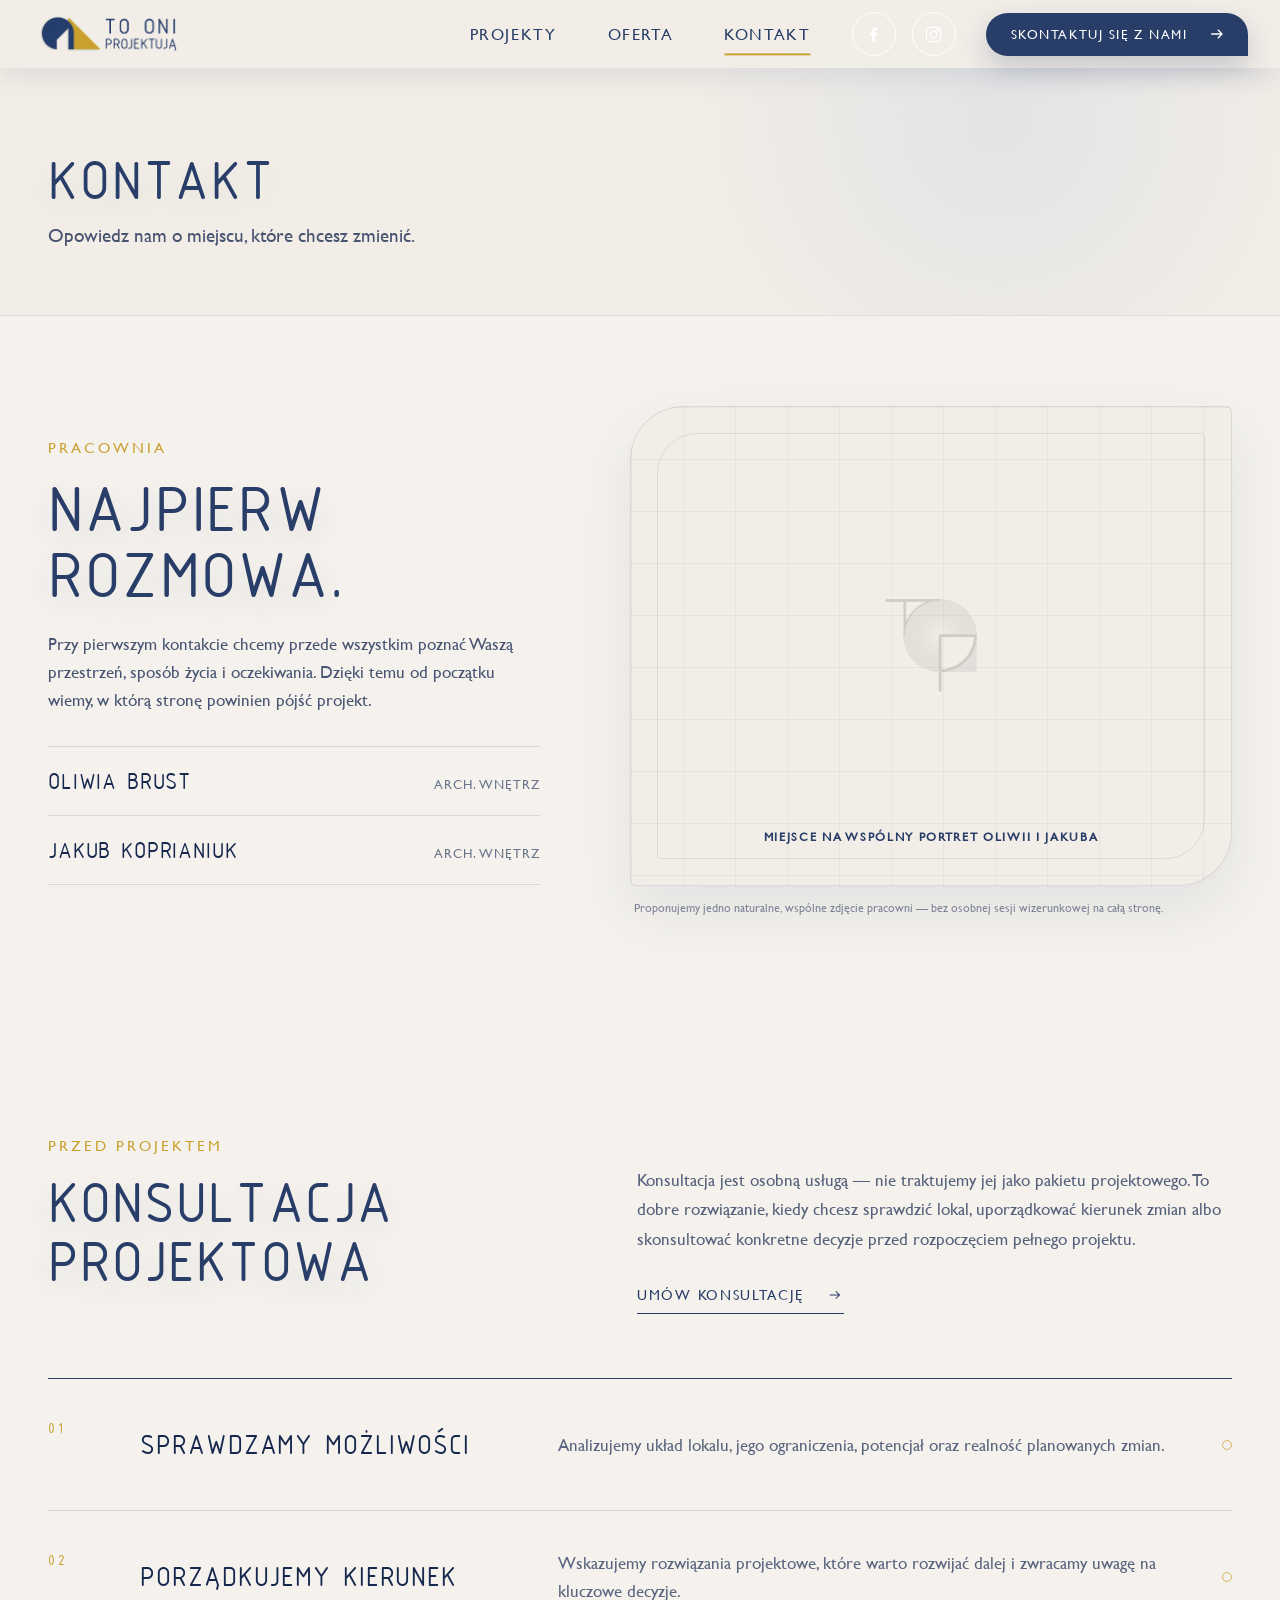
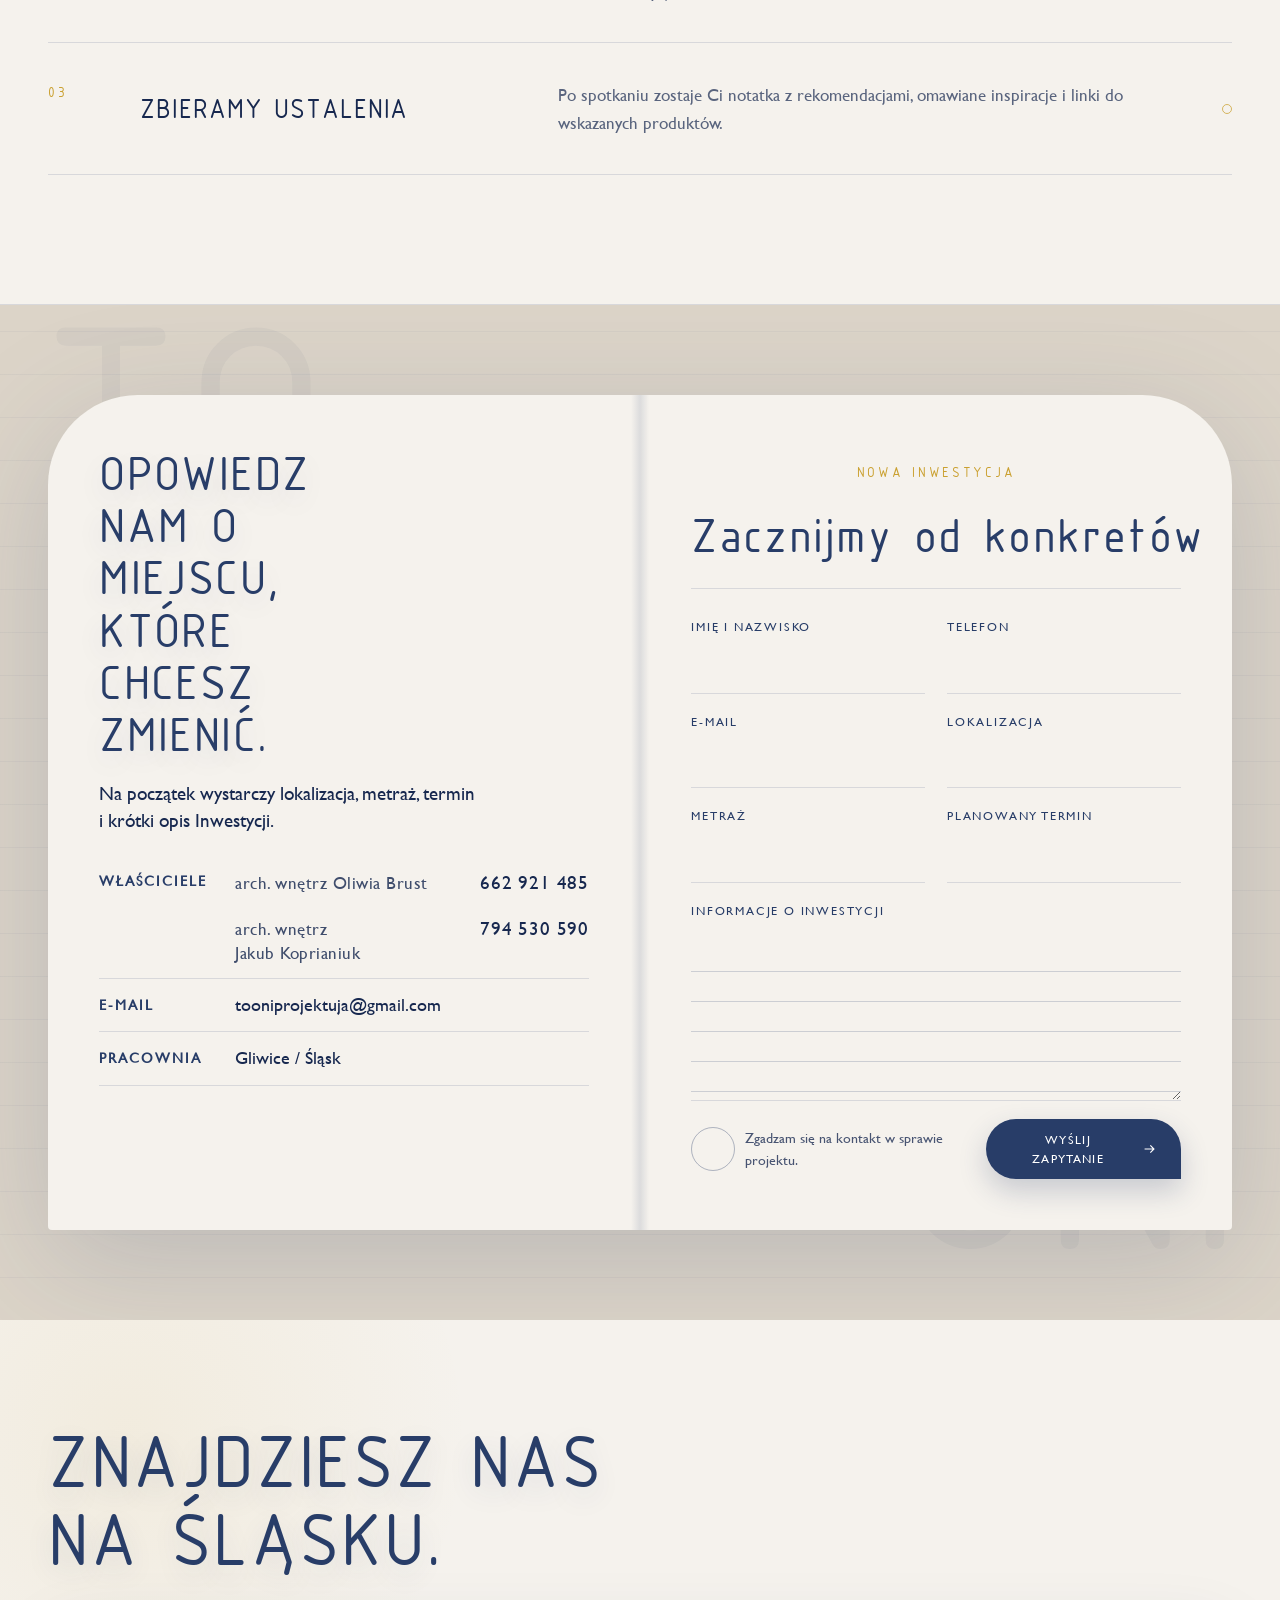
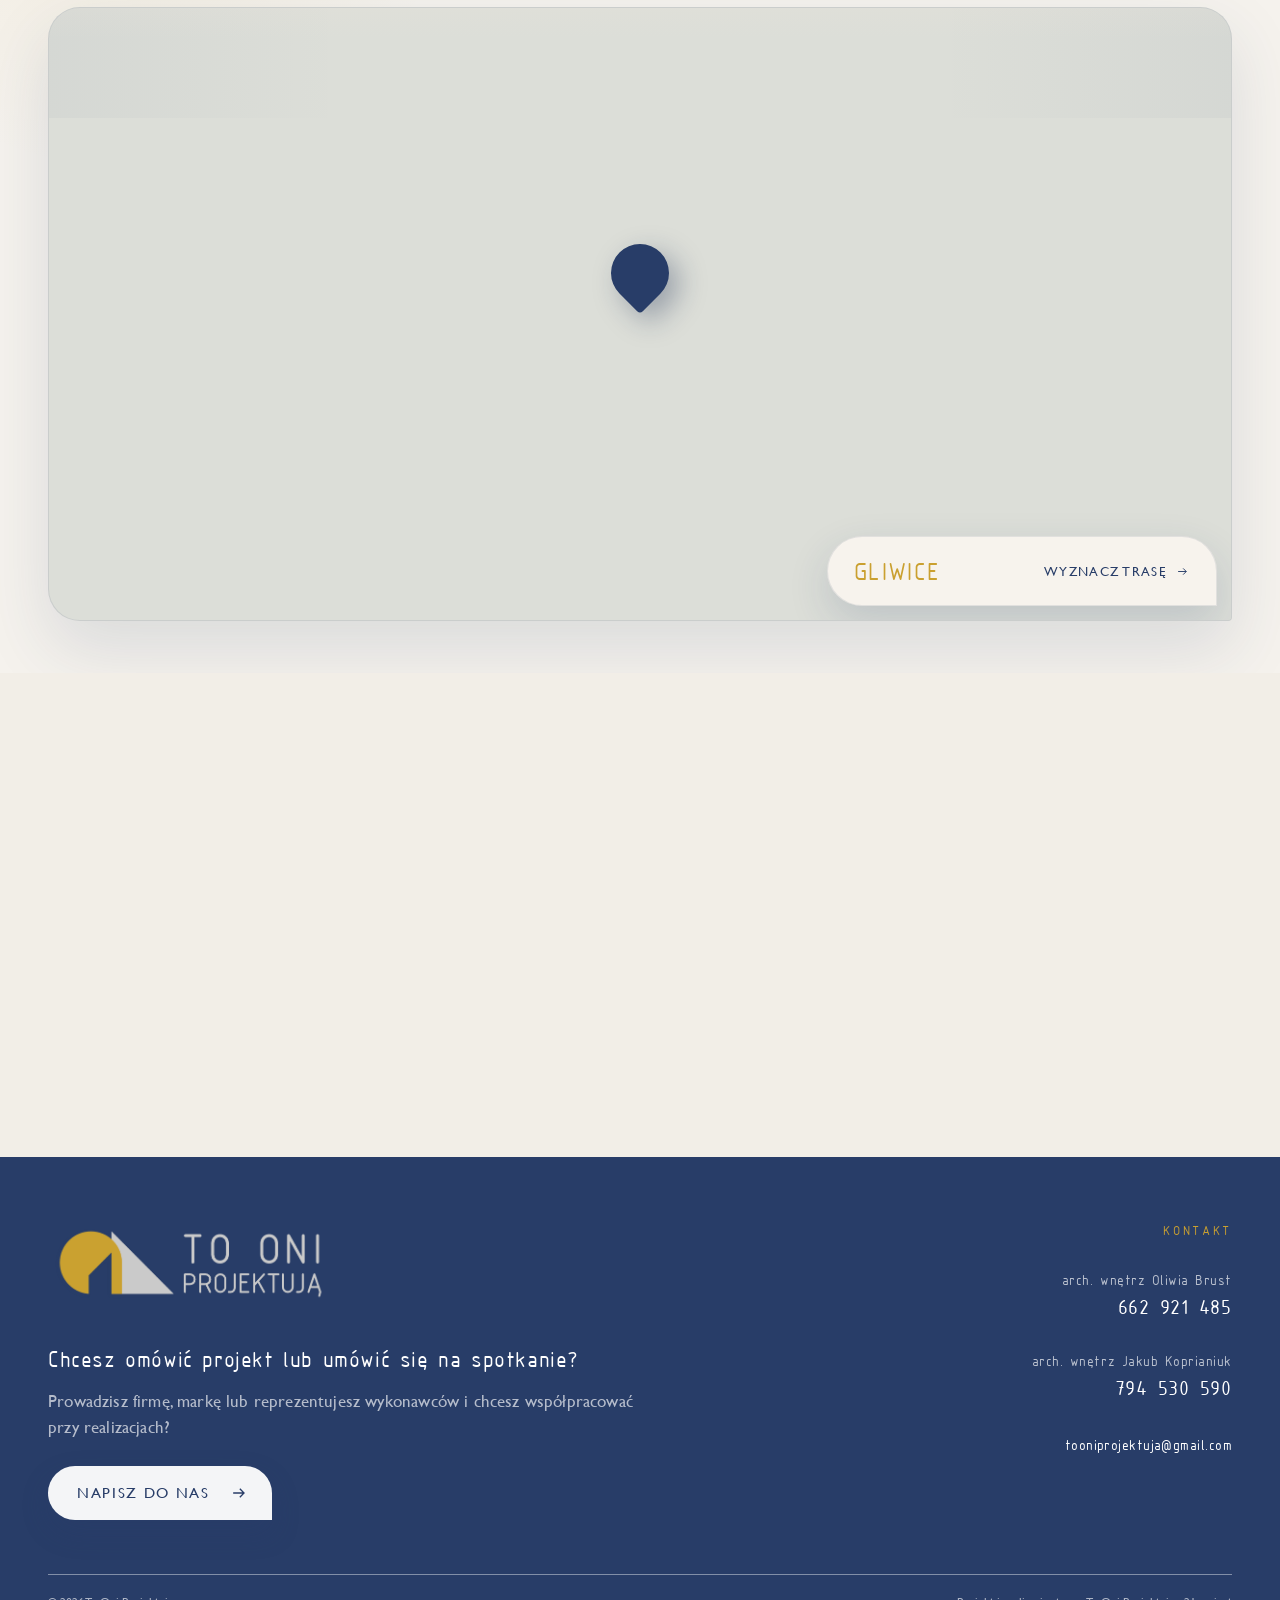
==== commit 0007db3d: "Poprawki: tytuly na projektach, lezki zamiast kolek, napis w tle na kontakcie - podstrona projekty: " ====
--- a/kontakt.html
+++ b/kontakt.html
@@ -135,8 +135,7 @@
 </div>
 </section>
     <section class="contact section" id="formularz">
-      <div class="contact__word contact__word--left" aria-hidden="true">TO</div>
-      <div class="contact__word contact__word--right" aria-hidden="true">ONI</div>
+      <div class="contact__word" aria-hidden="true"><span>TO</span><span>ONI</span></div>
       <div class="shell contact__notebook">
         <div class="contact__page contact__page--left reveal">
           <h2>Opowiedz nam o miejscu, które chcesz zmienić.</h2>
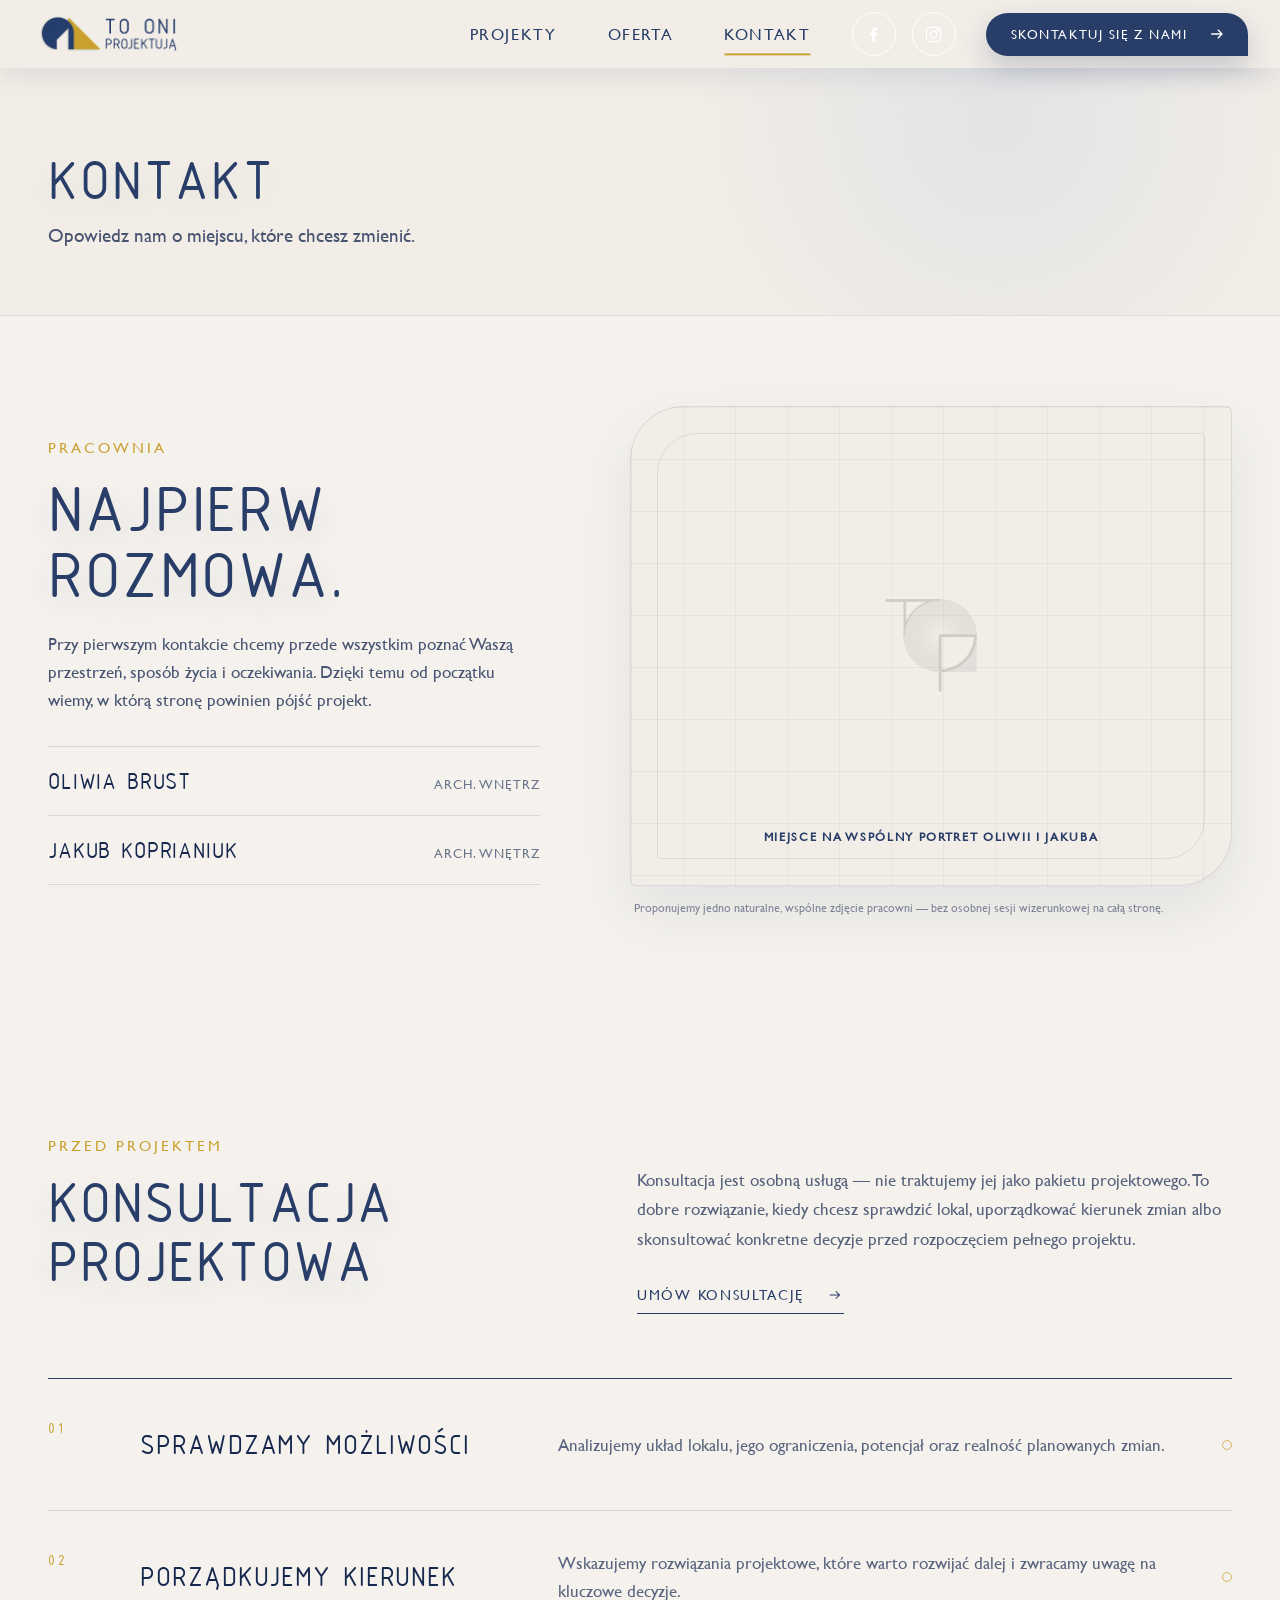
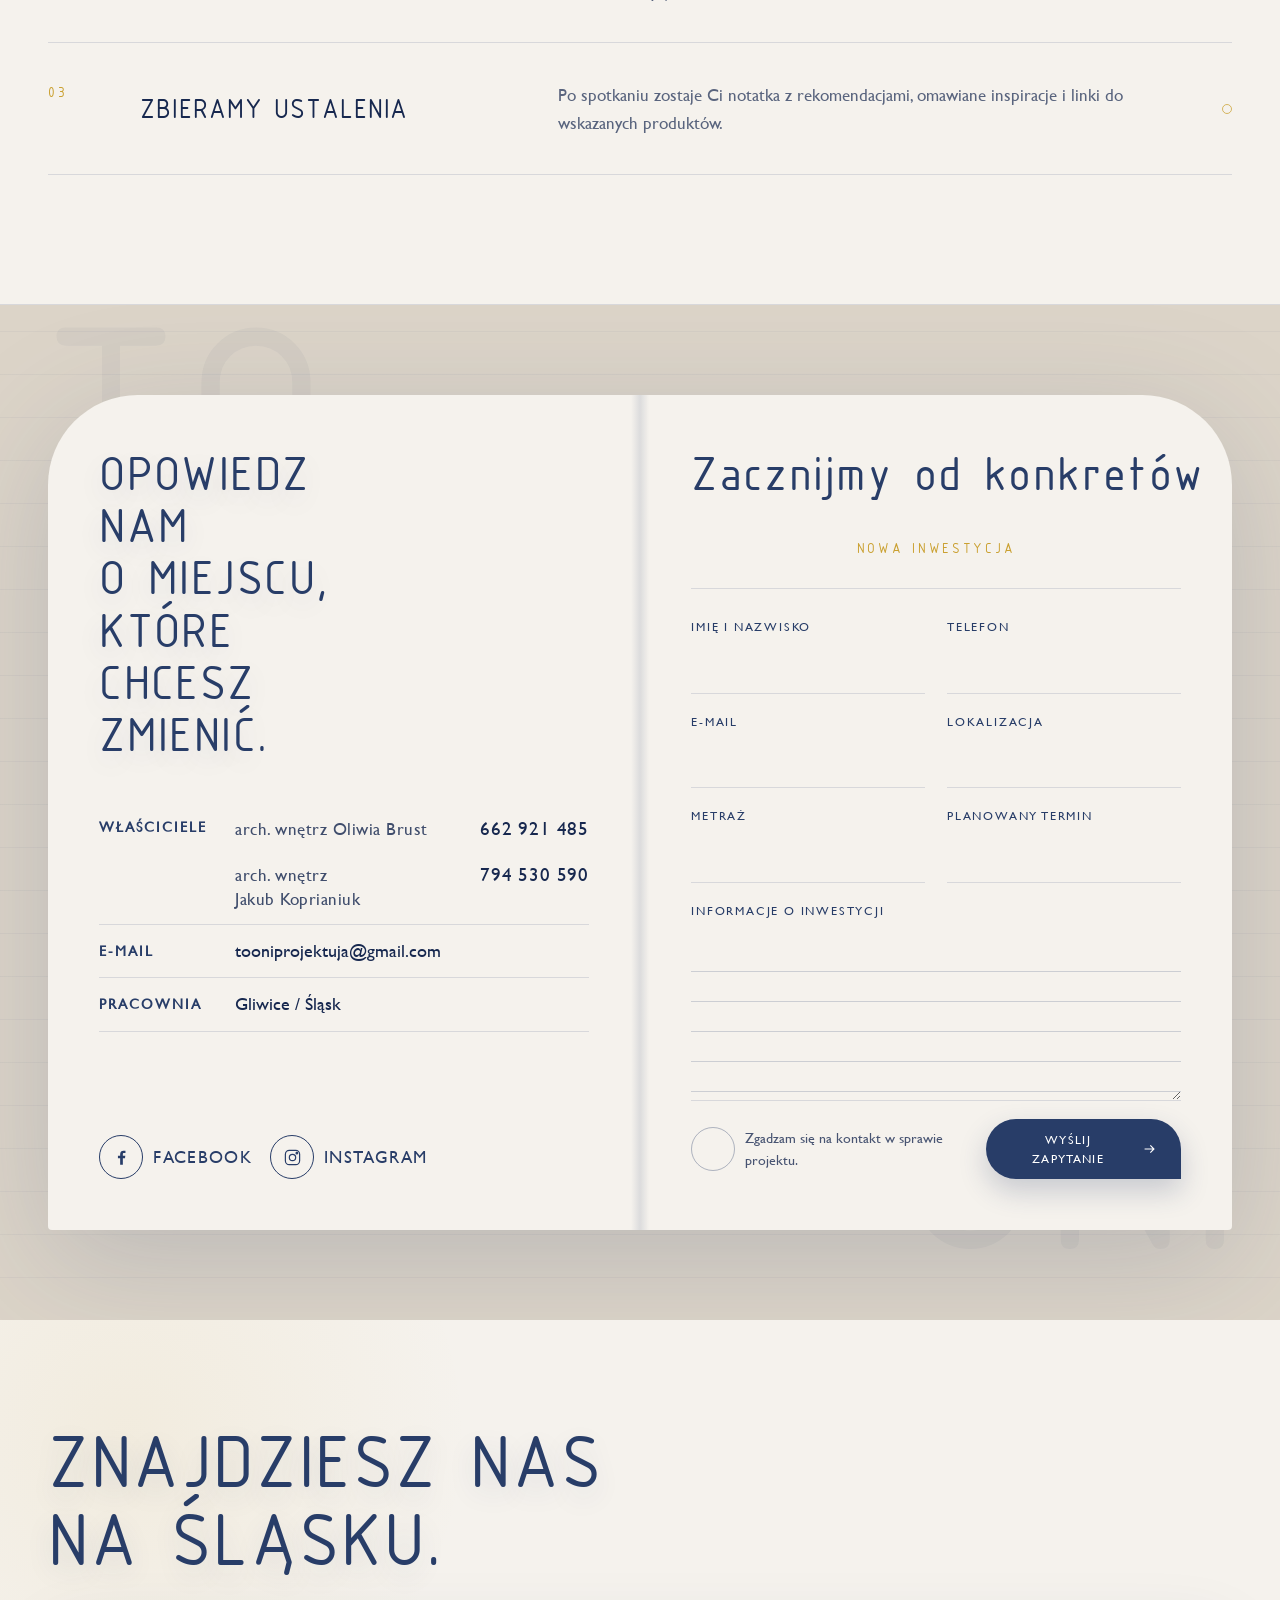
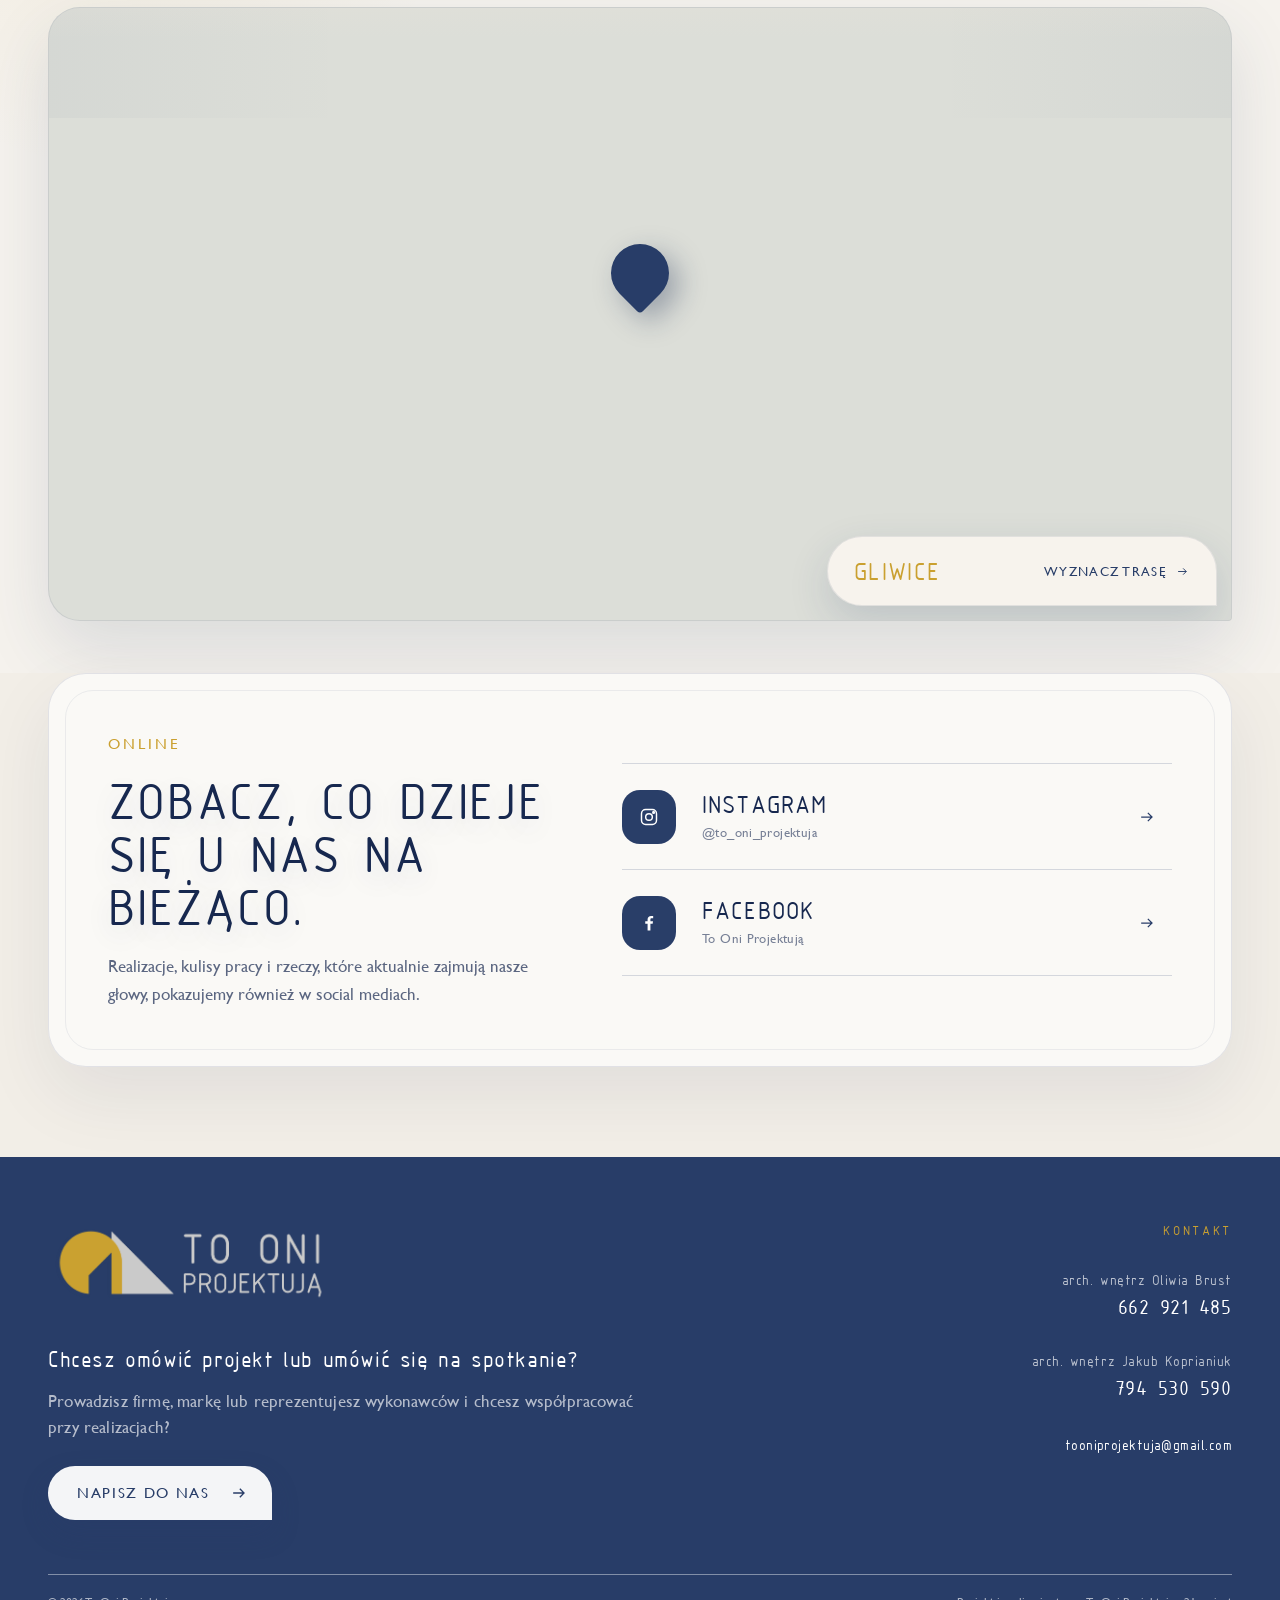
==== commit e9ae7018: "Puste lezki na ofercie, formularz kontaktu skopiowany ze strony glownej - oferta: znika znak "+" ze " ====
--- a/kontakt.html
+++ b/kontakt.html
@@ -135,100 +135,176 @@
 </div>
 </section>
     <section class="contact section" id="formularz">
-      <div class="contact__word" aria-hidden="true"><span>TO</span><span>ONI</span></div>
-      <div class="shell contact__notebook">
-        <div class="contact__page contact__page--left reveal">
-          <h2>Opowiedz nam o miejscu, które chcesz zmienić.</h2>
-          <p class="contact__lead">Na początek wystarczy lokalizacja, metraż, termin i krótki opis Inwestycji.</p>
-          <div class="contact__data">
-            <div class="contact__phones">
-              <span>Właściciele</span>
-              <div class="contact__people">
-                <a href="tel:+48662921485">
-                  <em>arch. wnętrz Oliwia Brust</em>
-                  <strong>662 921 485</strong>
-                </a>
-                <a href="tel:+48794530590">
-                  <em>arch. wnętrz Jakub Koprianiuk</em>
-                  <strong>794 530 590</strong>
-                </a>
-              </div>
-            </div>
-            <a href="mailto:tooniprojektuja@gmail.com">
-              <span>E-mail</span>
-              <strong>tooniprojektuja@gmail.com</strong>
-            </a>
-            <div>
-              <span>Pracownia</span>
-              <strong>Gliwice / Śląsk</strong>
-            </div>
-          </div>
-        </div>
-
-        <div class="contact__page contact__page--right reveal">
-          <div class="contact__form-head">
-            <p class="section-label">Nowa inwestycja</p>
-            <h3>Zacznijmy od konkretów</h3>
-          </div>
-          <form class="contact-form" action="https://formsubmit.co/tooniprojektuja@gmail.com" method="POST">
-            <input type="hidden" name="_subject" value="Nowe zapytanie - To Oni Projektują"/>
-            <input type="hidden" name="_template" value="table"/>
-            <input type="hidden" name="_captcha" value="false"/>
-            <input class="honey" type="text" name="_honey" tabindex="-1" autocomplete="off"/>
-
-            <div class="form-row">
-              <label>
-                <span>Imię i nazwisko</span>
-                <input type="text" name="Imię i nazwisko" autocomplete="name" required/>
-              </label>
-              <label>
-                <span>Telefon</span>
-                <input type="tel" name="Telefon" autocomplete="tel"/>
-              </label>
-            </div>
-
-            <div class="form-row">
-              <label>
-                <span>E-mail</span>
-                <input type="email" name="_replyto" autocomplete="email" required/>
-              </label>
-              <label>
-                <span>Lokalizacja</span>
-                <input type="text" name="Lokalizacja"/>
-              </label>
-            </div>
-
-            <div class="form-row">
-              <label>
-                <span>Metraż</span>
-                <input type="text" name="Metraż"/>
-              </label>
-              <label>
-                <span>Planowany termin</span>
-                <input type="text" name="Termin"/>
-              </label>
-            </div>
-
-            <label class="notebook-lines">
-              <span>Informacje o Inwestycji</span>
-              <textarea name="Wiadomość" rows="5" required></textarea>
-            </label>
-
-            <div class="contact-form__bottom">
-              <label class="consent">
-                <input type="checkbox" required/>
-                <i></i>
-                <span>Zgadzam się na kontakt w sprawie projektu.</span>
-              </label>
-              <button class="drop-button" type="submit">
-                Wyślij zapytanie
-                <svg><use href="#icon-arrow"></use></svg>
-              </button>
-            </div>
-          </form>
-        </div>
-      </div>
-    </section>
+<div aria-hidden="true" class="contact__word">
+<span>
+      TO
+     </span>
+<span>
+      ONI
+     </span>
+</div>
+<div class="shell contact__notebook">
+<div class="contact__page contact__page--left reveal">
+<h2>
+       Opowiedz nam
+       <br/>
+       o miejscu, które
+       <br/>
+       chcesz zmienić.
+      </h2>
+<div class="contact__data">
+<div class="contact__phones">
+<span>
+         Właściciele
+        </span>
+<div class="contact__people">
+<a href="tel:+48662921485">
+<em>
+          arch. wnętrz Oliwia Brust
+         </em>
+<strong>
+          662 921 485
+         </strong>
+</a>
+<a href="tel:+48794530590">
+<em>
+          arch. wnętrz Jakub Koprianiuk
+         </em>
+<strong>
+          794 530 590
+         </strong>
+</a>
+</div>
+</div>
+<a href="mailto:tooniprojektuja@gmail.com">
+<span>
+         E-mail
+        </span>
+<strong>
+         tooniprojektuja@gmail.com
+        </strong>
+</a>
+<div>
+<span>
+         Pracownia
+        </span>
+<strong>
+         Gliwice / Śląsk
+        </strong>
+</div>
+</div>
+<div class="contact__socials">
+<a href="https://www.facebook.com/61583774015406/" rel="noopener" target="_blank">
+<span class="social">
+<svg>
+<use href="#icon-facebook">
+</use>
+</svg>
+</span>
+<strong>
+         Facebook
+        </strong>
+</a>
+<a href="https://www.instagram.com/to_oni_projektuja/" rel="noopener" target="_blank">
+<span class="social">
+<svg>
+<use href="#icon-instagram">
+</use>
+</svg>
+</span>
+<strong>
+         Instagram
+        </strong>
+</a>
+</div>
+</div>
+<div class="contact__page contact__page--right reveal">
+<div class="contact__form-head">
+<h3>
+        Zacznijmy od konkretów
+       </h3>
+<p class="section-label">
+        Nowa inwestycja
+       </p>
+</div>
+<form action="https://formsubmit.co/tooniprojektuja@gmail.com" class="contact-form" method="POST">
+<input name="_subject" type="hidden" value="Nowe zapytanie - To Oni Projektują"/>
+<input name="_next" type="hidden" value="https://jakubskrzypiec.github.io/tooniprojektujaa/kontakt.html?wyslano=1#formularz"/>
+<input name="_template" type="hidden" value="table"/>
+<input name="_captcha" type="hidden" value="false"/>
+<input autocomplete="off" class="honey" name="_honey" tabindex="-1" type="text"/>
+<div class="form-row">
+<label>
+<span>
+          Imię i nazwisko
+         </span>
+<input autocomplete="name" name="Imię i nazwisko" required="" type="text"/>
+</label>
+<label>
+<span>
+          Telefon
+         </span>
+<input autocomplete="tel" name="Telefon" type="tel"/>
+</label>
+</div>
+<div class="form-row">
+<label>
+<span>
+          E-mail
+         </span>
+<input autocomplete="email" name="_replyto" required="" type="email"/>
+</label>
+<label>
+<span>
+          Lokalizacja
+         </span>
+<input name="Lokalizacja" type="text"/>
+</label>
+</div>
+<div class="form-row">
+<label>
+<span>
+          Metraż
+         </span>
+<input name="Metraż" type="text"/>
+</label>
+<label>
+<span>
+          Planowany termin
+         </span>
+<input name="Termin" type="text"/>
+</label>
+</div>
+<label>
+<span>
+         Informacje o Inwestycji
+        </span>
+<textarea name="Wiadomość" required="" rows="5"></textarea>
+</label>
+<div class="contact-form__bottom">
+<label class="consent">
+<input required="" type="checkbox"/>
+<i>
+</i>
+<span>
+          Zgadzam się na kontakt w sprawie projektu.
+         </span>
+</label>
+<button class="drop-button" type="submit">
+         Wyślij zapytanie
+         <svg>
+<use href="#icon-arrow">
+</use>
+</svg>
+</button>
+</div>
+<p class="success" data-success="">
+        Wiadomość została wysłana. Dziękujemy.
+       </p>
+</form>
+</div>
+</div>
+</section>
 
     <section class="map-section" id="lokalizacja">
       <div class="shell map-section__head reveal">
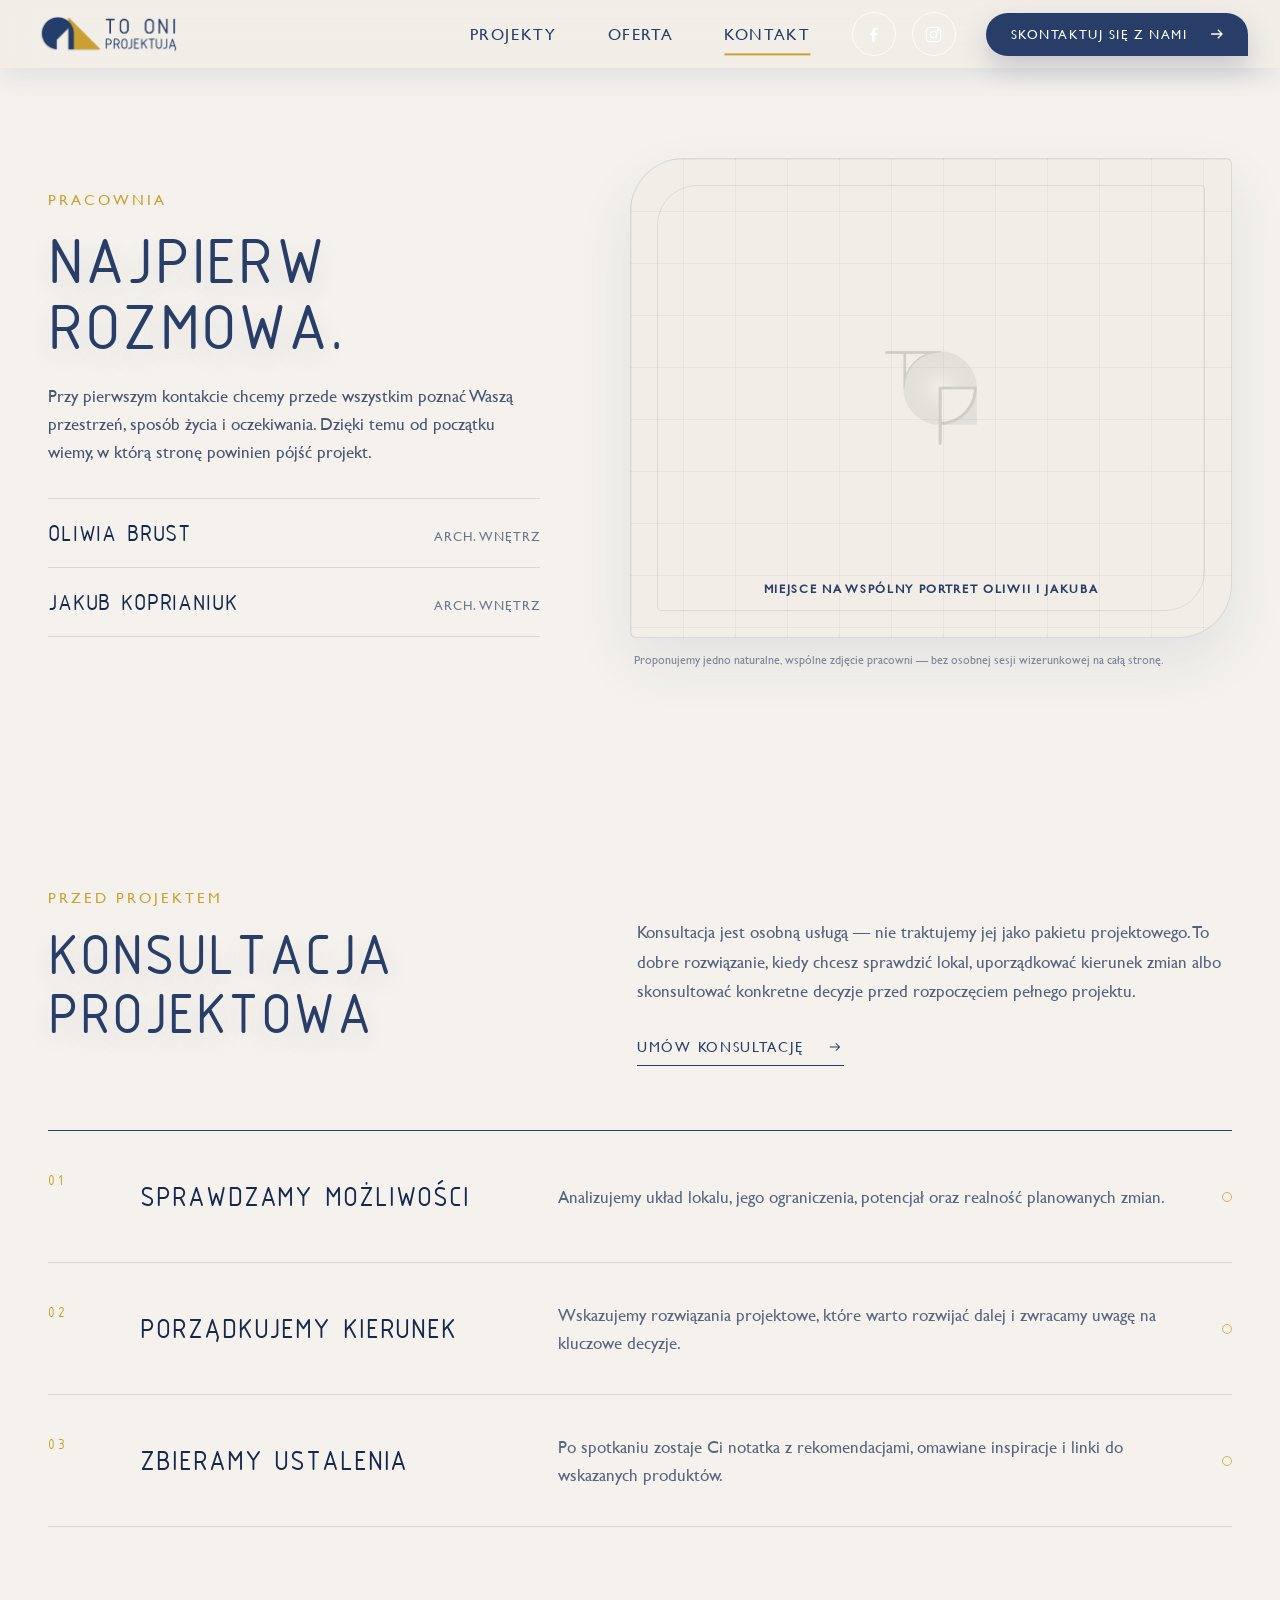
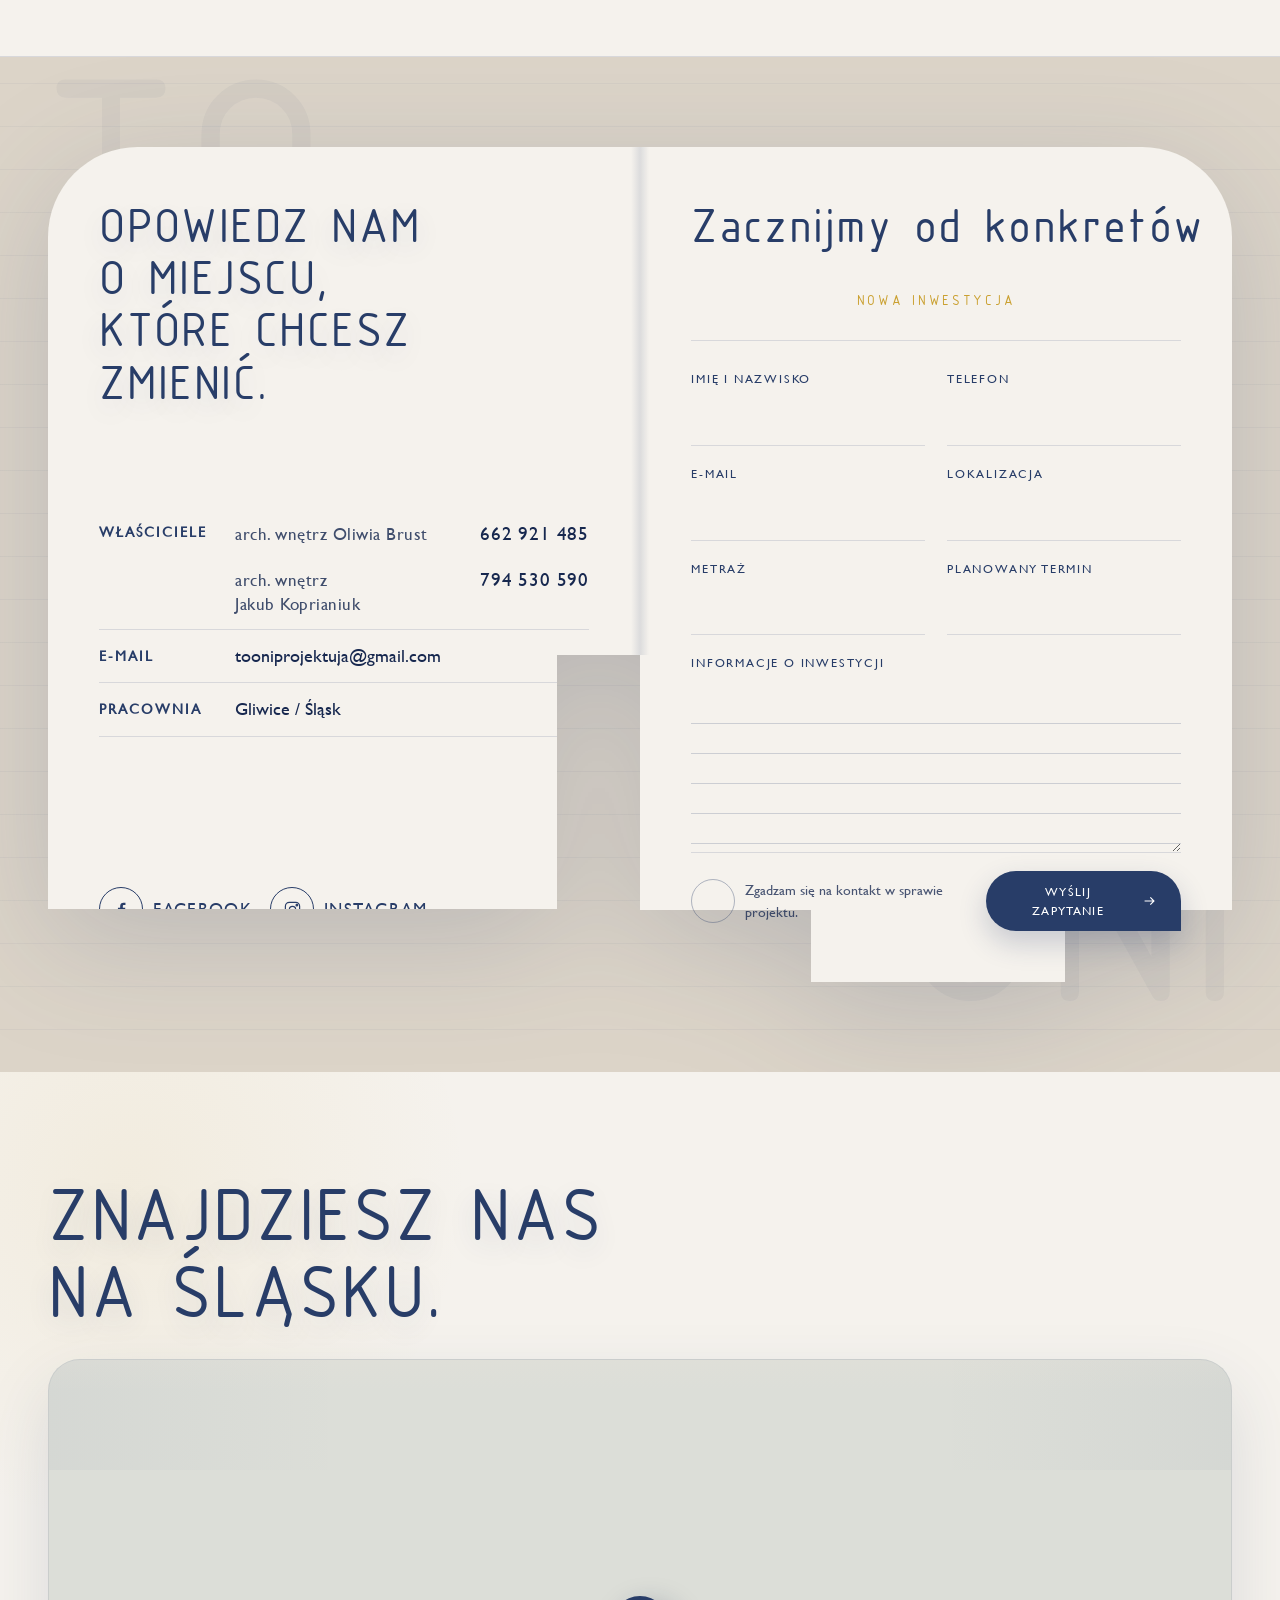
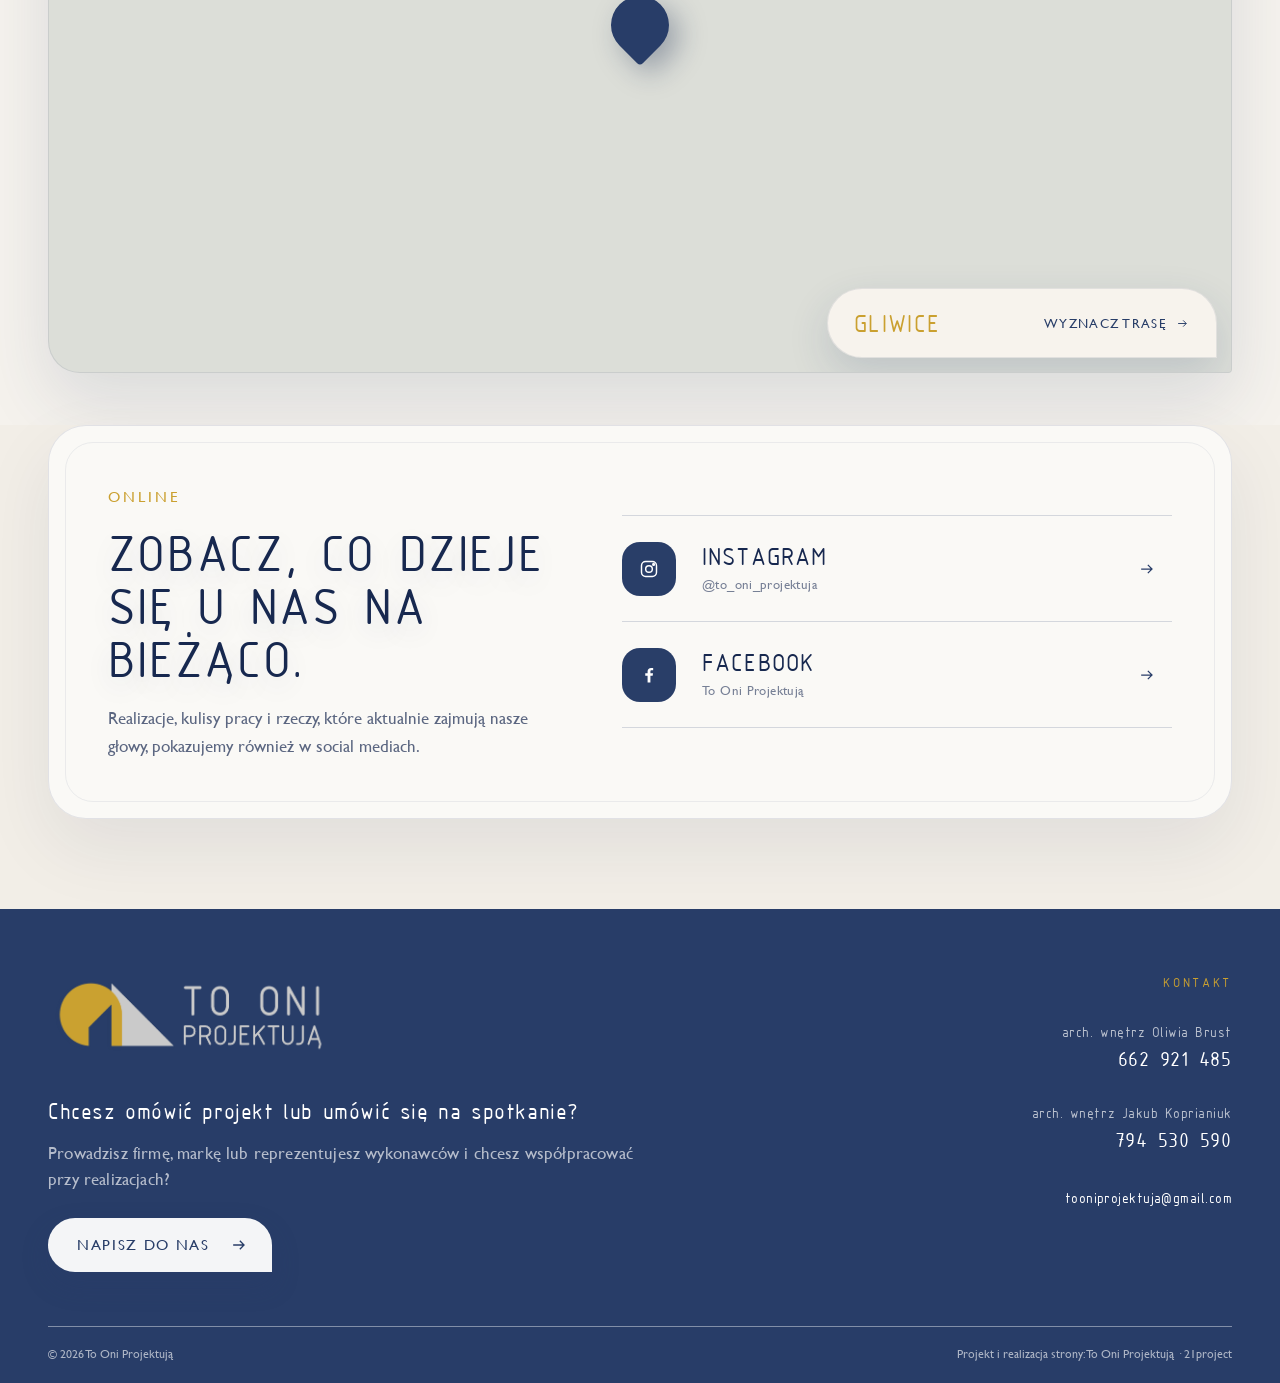
==== commit af55cc3f: "Add files via upload" ====
--- a/kontakt.html
+++ b/kontakt.html
@@ -75,13 +75,6 @@
   </header>
 
   <main>
-    <section class="page-hero page-hero--contact">
-      <div class="shell">
-        <h1>Kontakt</h1>
-        <p>Opowiedz nam o miejscu, które chcesz zmienić.</p>
-      </div>
-    </section>
-
     <section class="contact-team-preview" aria-label="Pracownia To Oni Projektują">
       <div class="shell contact-team-preview__grid">
         <div class="contact-team-preview__copy reveal">
--- a/style.css
+++ b/style.css
@@ -5915,8 +5915,11 @@
   }
 }
 
+/* Kotwiczenie przewijania wlaczone z powrotem: bez niego klikniety etap
+   uciekal spod kursora nawet o 344 px, gdy nad nim zwijal sie poprzedni.
+   Kratka w tle i tak nie skacze, bo body ma background-attachment: fixed. */
 .process {
-  overflow-anchor: none;
+  overflow-anchor: auto;
 }
 
 /* Dłuższe teksty: ładniejsze łamanie także zanim wykona się JS typography fix. */
@@ -8767,3 +8770,35 @@
 .consent > span {
   font-size: 14px !important;
 }
+
+
+/* =========================================================
+   KOREKTA KLIENTA — 06.09.2026 / pakiety na landing page
+   ========================================================= */
+
+/* Wszystkie opisy w kaflach zaczynają się na tej samej wysokości. */
+.home .packages .package-card h3 {
+  min-height: 2.2em !important;
+  margin-bottom: 8px !important;
+}
+
+.home .packages .package-card summary p {
+  margin-top: 0 !important;
+}
+
+/* Mniejsza interlinia przy ewentualnych listach z myślnikami oraz
+   ciaśniejsze odstępy między podnagłówkami w rozwinięciu. */
+.home .packages .package-card__body li {
+  padding-top: 2px !important;
+  padding-bottom: 2px !important;
+  line-height: 1.42 !important;
+}
+
+.home .packages .package-card__body h4:not(:first-child),
+.home .packages .package-card__body > p + h4 {
+  margin-top: 18px !important;
+}
+
+.home .packages .package-card__body h4 {
+  margin-bottom: 8px !important;
+}
--- a/kontakt.css
+++ b/kontakt.css
@@ -458,3 +458,39 @@
     height: 28px;
   }
 }
+
+/* Nagłówek formularza łamie się tak samo jak na stronie głównej.
+   Reguły w style.css są zawężone do `.home`, więc na podstronie wracały
+   wpisane w kod <br> i inny limit szerokości — stąd sześć linii zamiast czterech. */
+body.subpage .contact__page--left h2 {
+  max-width: 14.2ch !important;
+  min-height: 5.2em;
+}
+
+body.subpage .contact__page--left h2 br {
+  display: none;
+}
+
+@media (max-width: 820px) {
+  body.subpage .contact__page--left h2 {
+    max-width: 13.5ch !important;
+    min-height: 4.7em;
+  }
+}
+
+
+/* =========================================================
+   KOREKTA KLIENTA — 06.09.2026 / usunięty nagłówek Kontakt
+   ========================================================= */
+
+/* Po usunięciu page-hero pierwsza sekcja zachowuje bezpieczny odstęp
+   od stałego nagłówka i zaczyna stronę bez pustego pasa. */
+body.subpage .contact-team-preview {
+  padding-top: clamp(138px, calc(68px + 7vw), 180px);
+}
+
+@media (max-width: 820px) {
+  body.subpage .contact-team-preview {
+    padding-top: 126px;
+  }
+}
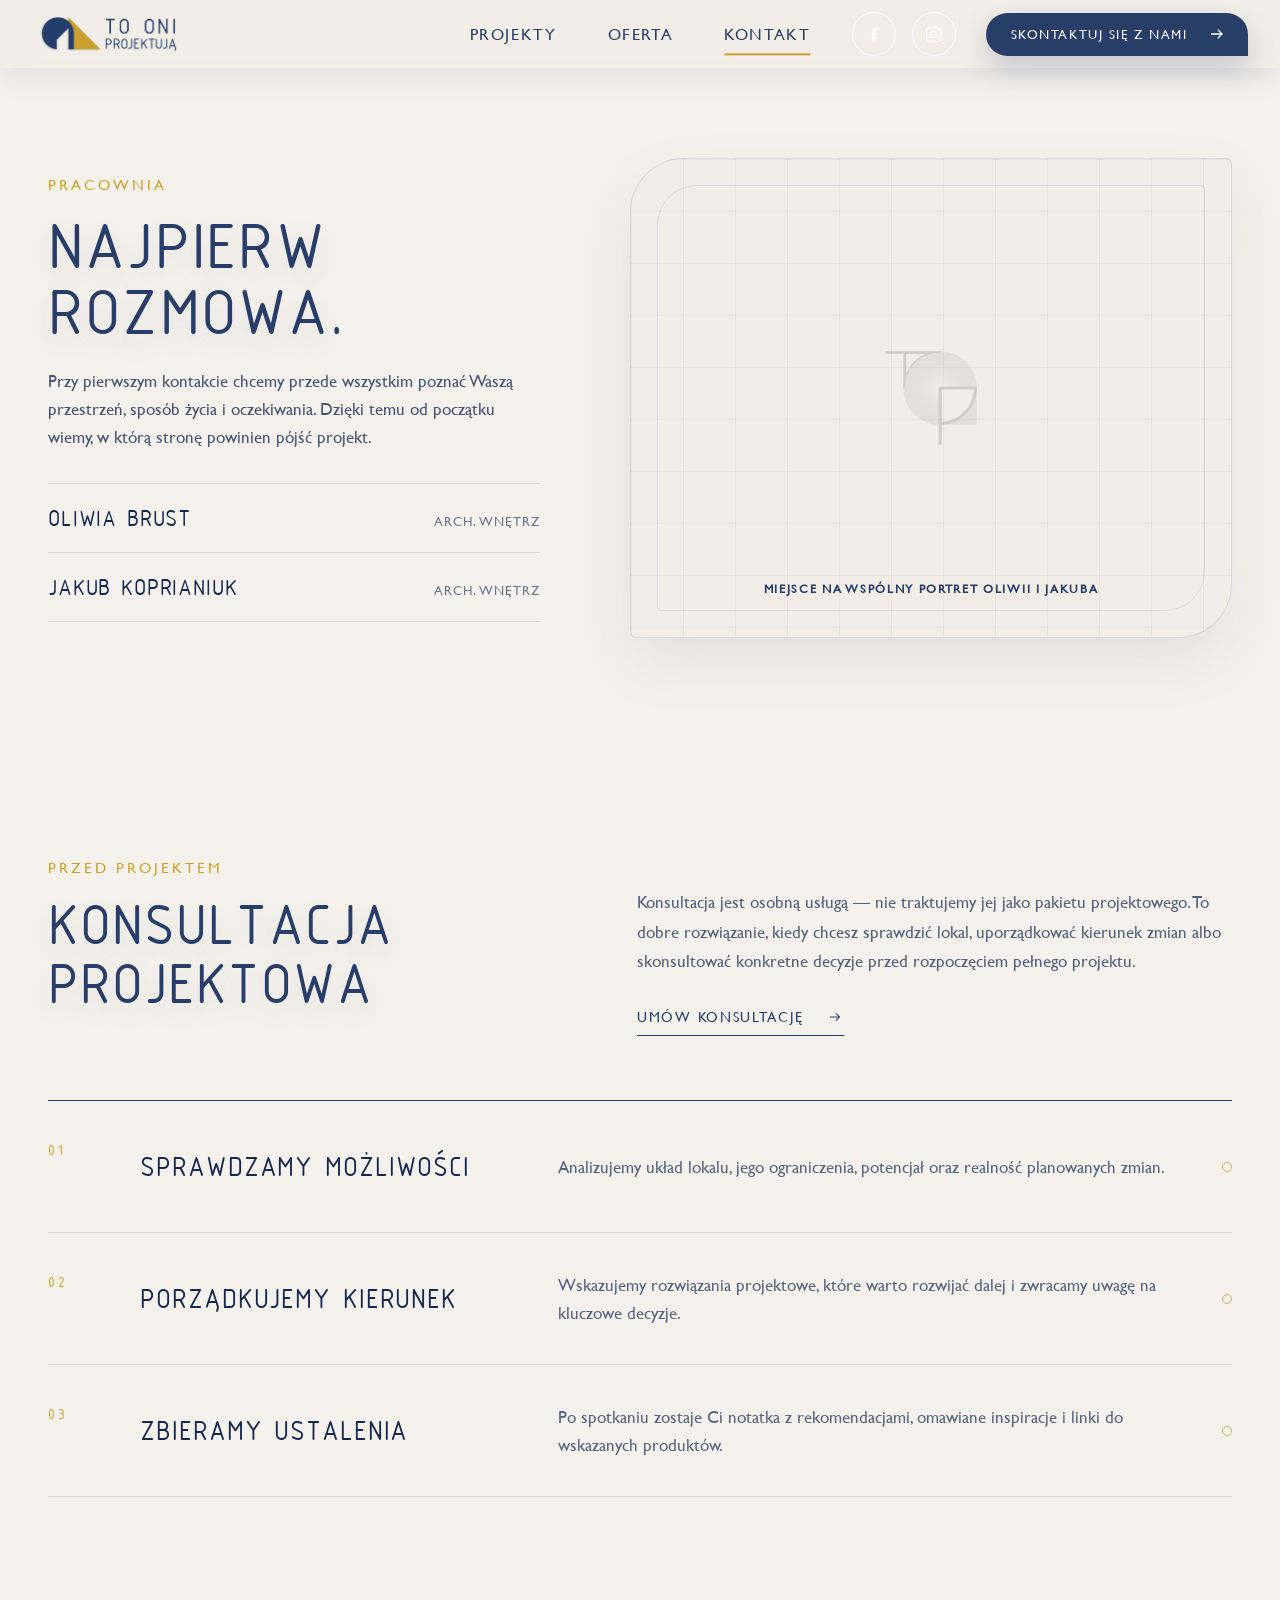
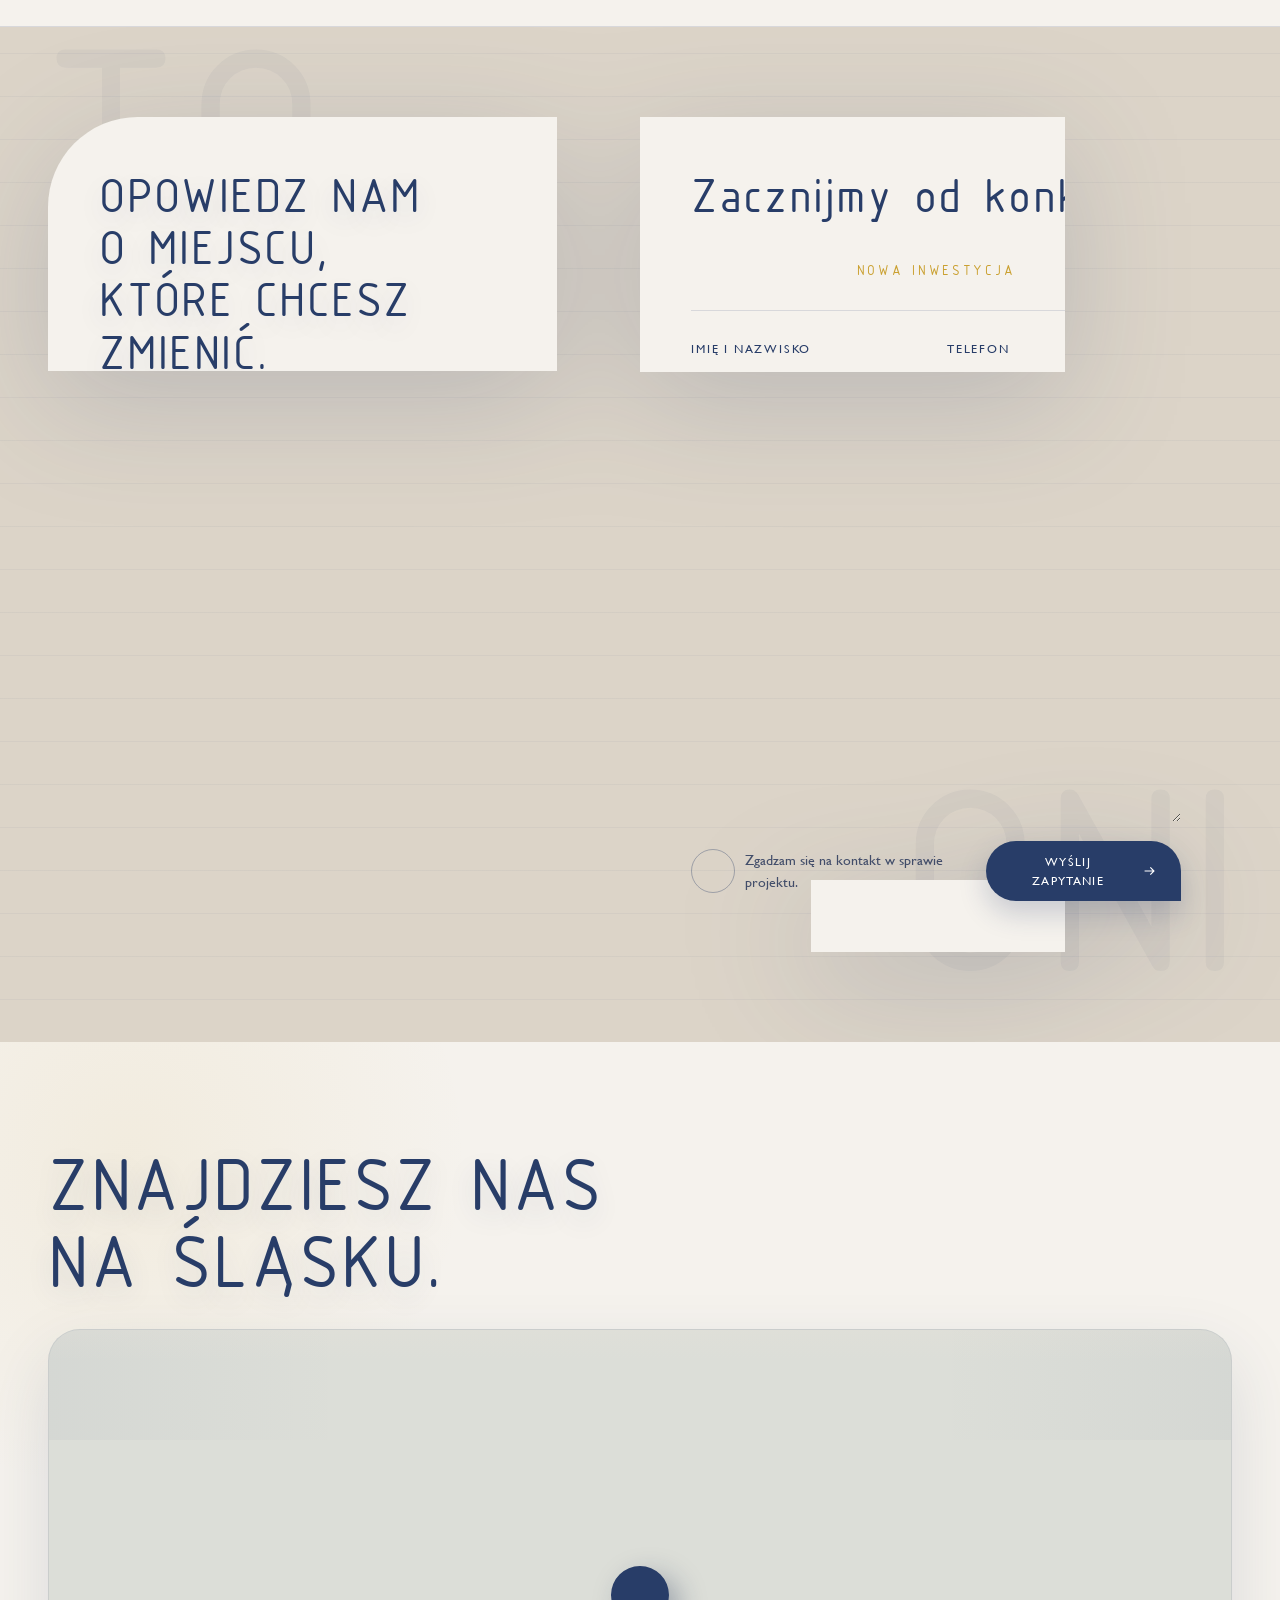
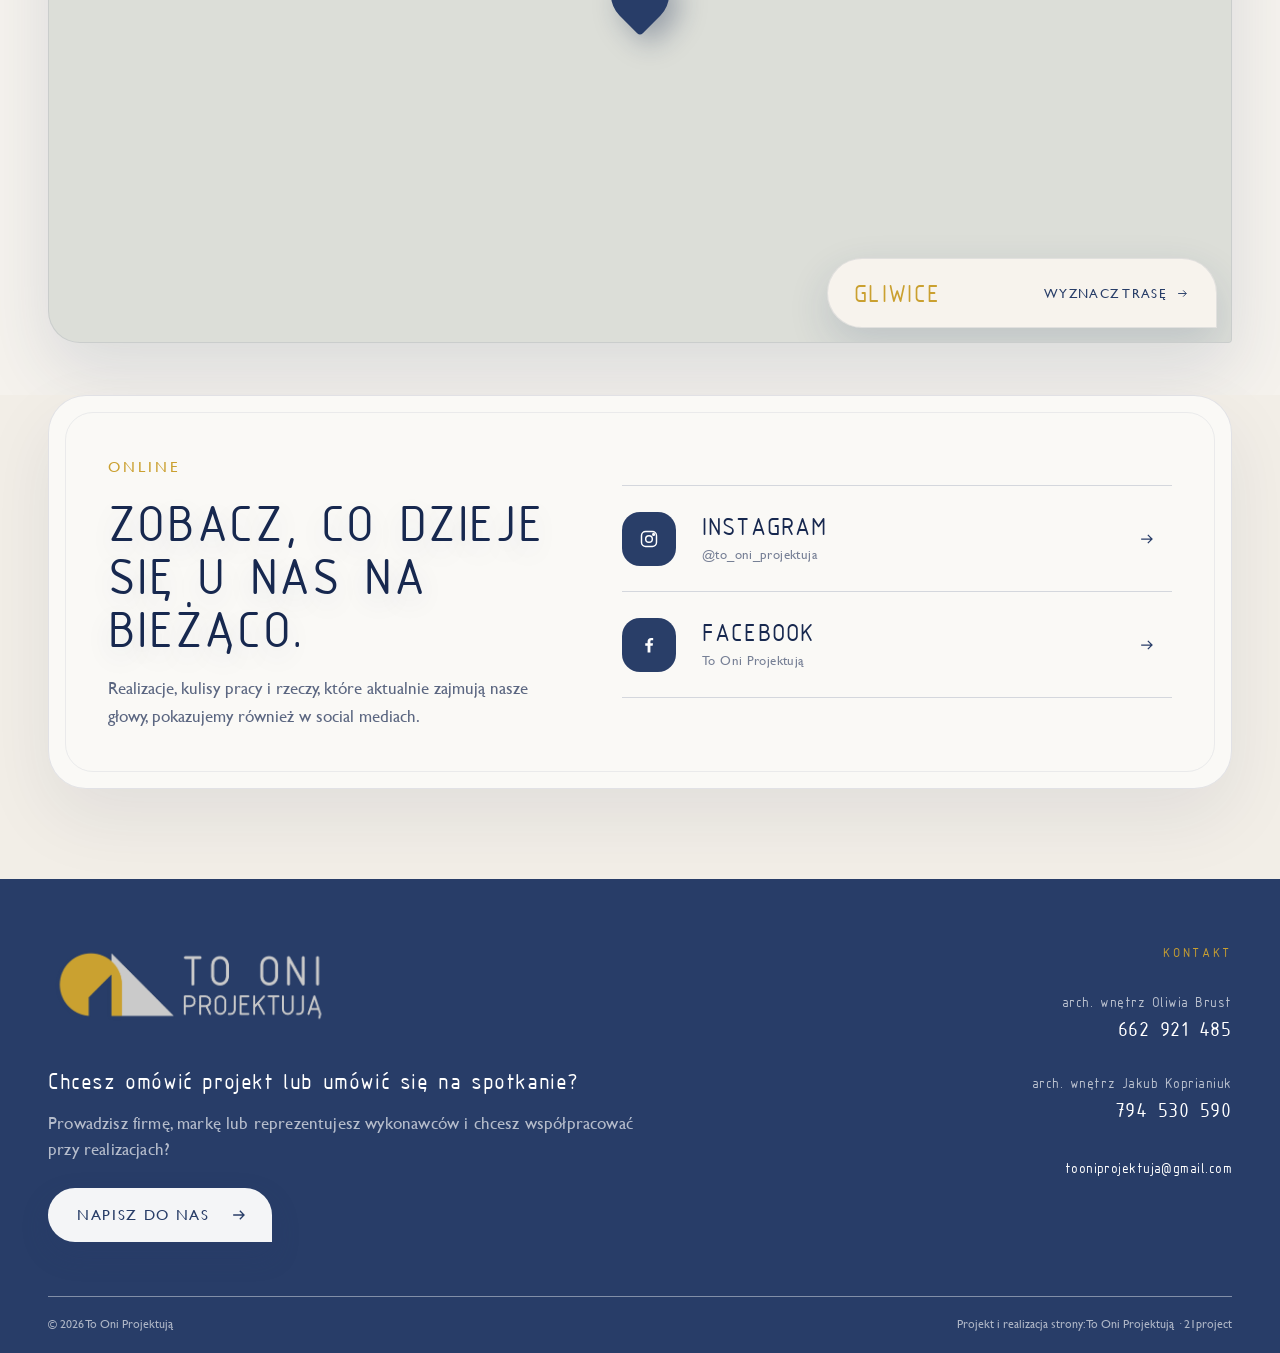
==== commit 90ec2751: "Add files via upload" ====
--- a/kontakt.html
+++ b/kontakt.html
@@ -91,7 +91,7 @@
             <img src="logo-symbol.png" alt=""/>
             <span>Miejsce na wspólny portret Oliwii i Jakuba</span>
           </div>
-          <figcaption>Proponujemy jedno naturalne, wspólne zdjęcie pracowni — bez osobnej sesji wizerunkowej na całą stronę.</figcaption>
+          
         </figure>
       </div>
     </section>
--- a/style.css
+++ b/style.css
@@ -8802,3 +8802,24 @@
 .home .packages .package-card__body h4 {
   margin-bottom: 8px !important;
 }
+
+
+/* =========================================================
+   KOREKTA KLIENTA — 06.09.2026 / wyrównanie CTA w pakietach
+   ========================================================= */
+@media (min-width: 901px) {
+  .home .packages .package-card[open] {
+    display: flex;
+    flex-direction: column;
+  }
+
+  .home .packages .package-card[open] .package-card__body {
+    display: flex;
+    flex: 1 1 auto;
+    flex-direction: column;
+  }
+
+  .home .packages .package-card[open] .package-card__foot {
+    margin-top: auto;
+  }
+}
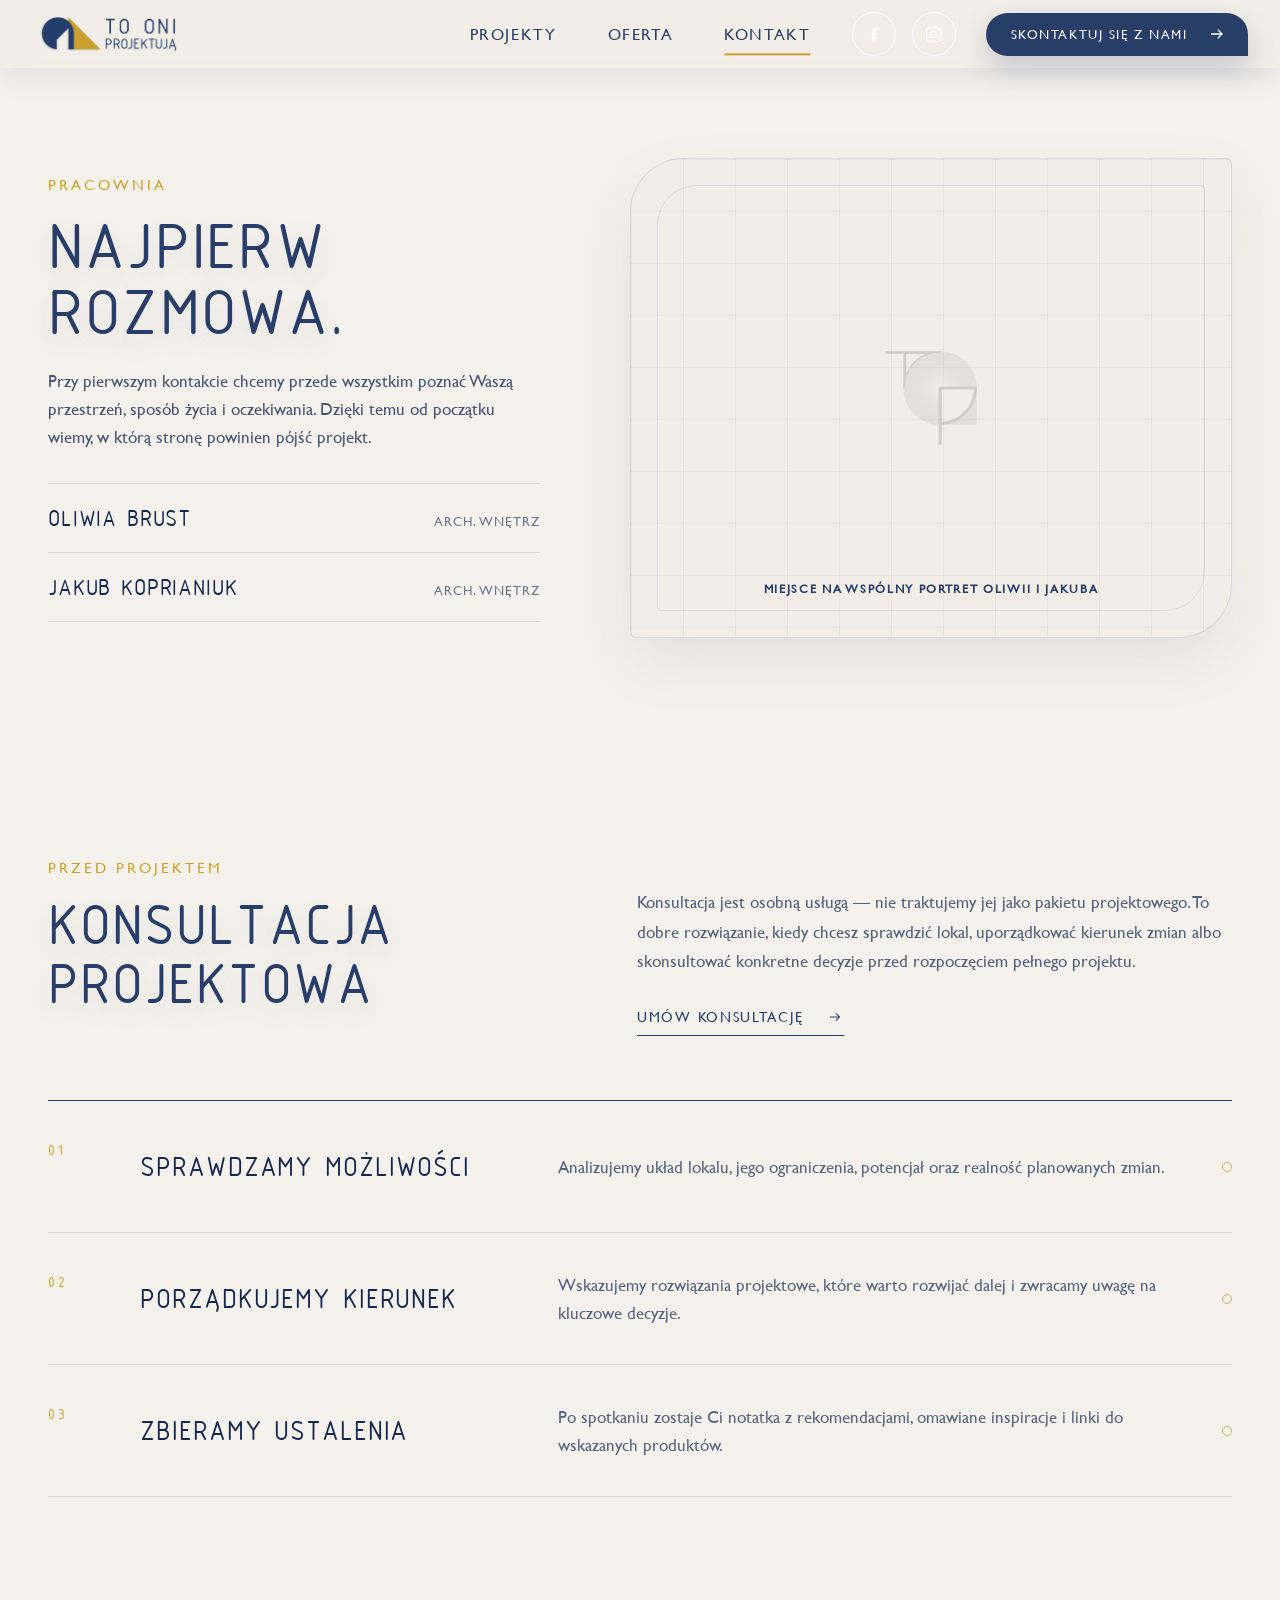
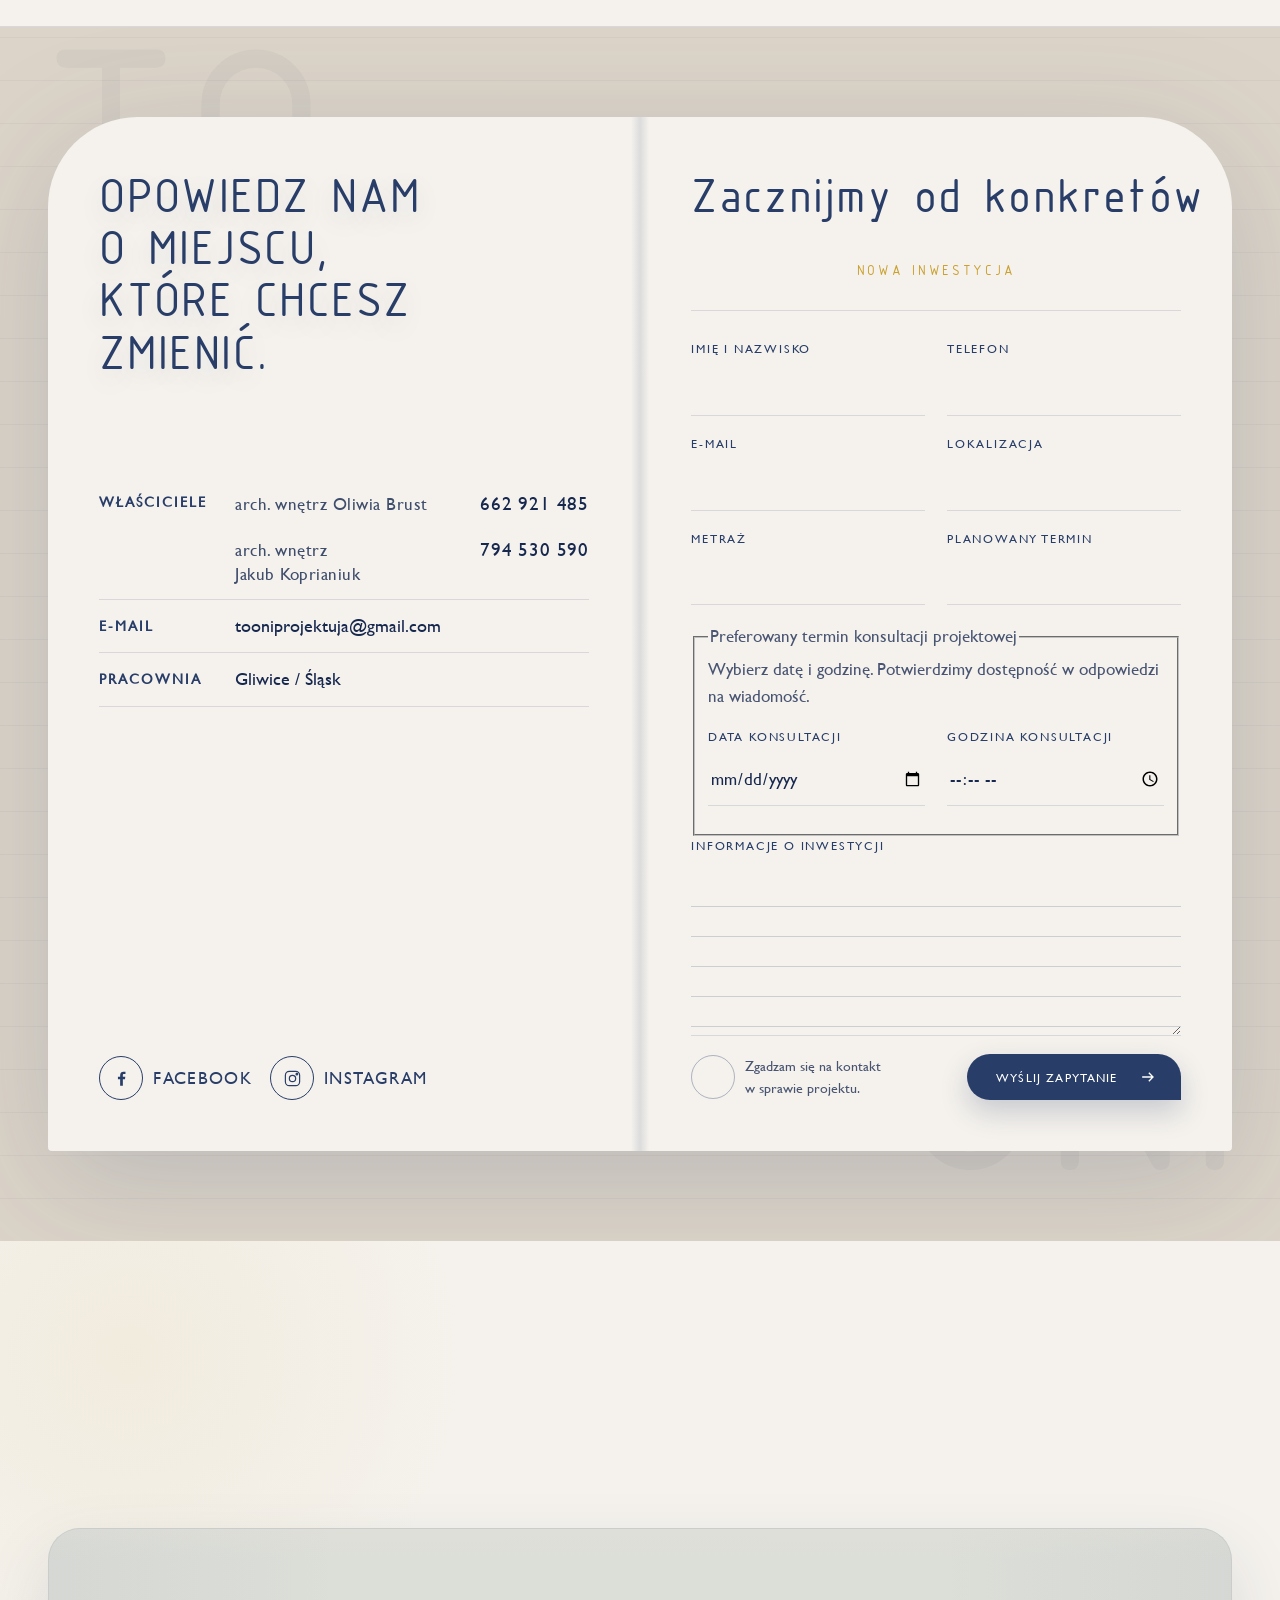
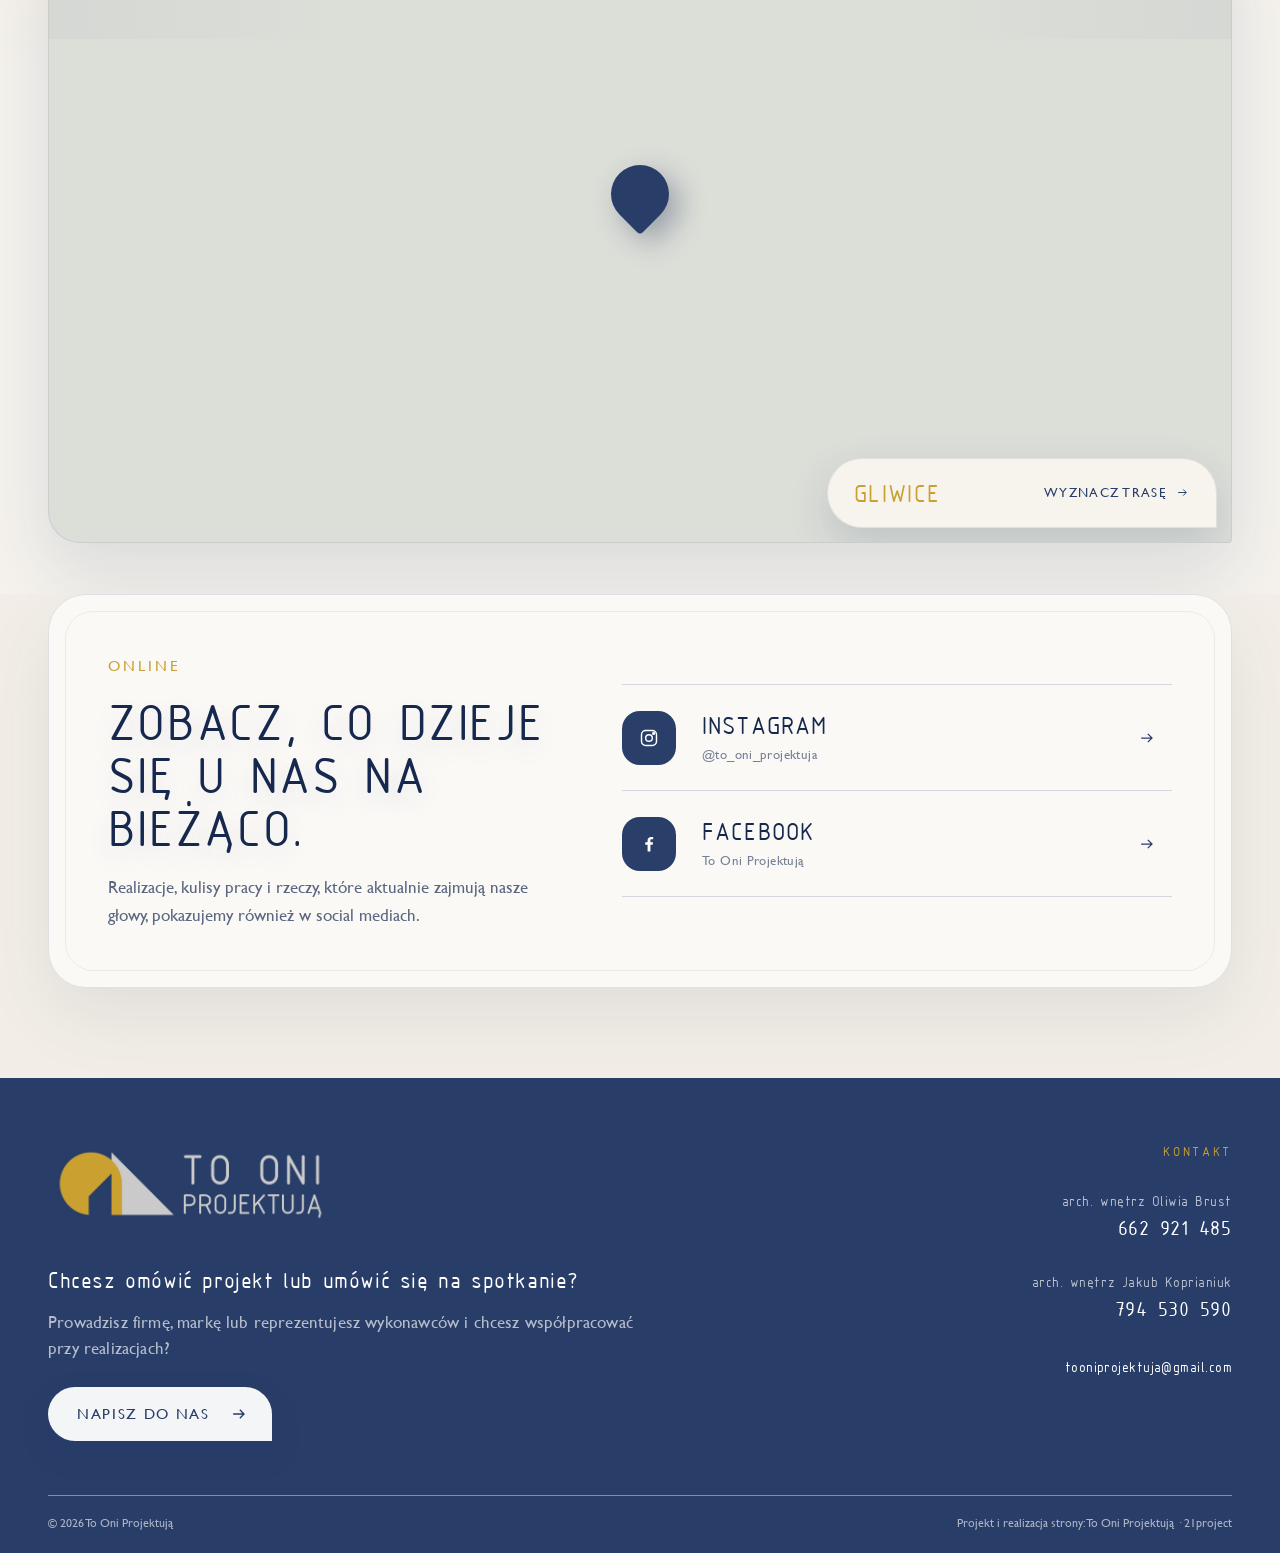
==== commit ad53676d: "Wprowadź poprawki klienta: kontakt.html" ====
--- a/kontakt.html
+++ b/kontakt.html
@@ -105,7 +105,7 @@
 </div>
 <div class="offer-consult__intro">
 <p>Konsultacja jest osobną usługą — nie traktujemy jej jako pakietu projektowego. To dobre rozwiązanie, kiedy chcesz sprawdzić lokal, uporządkować kierunek zmian albo skonsultować konkretne decyzje przed rozpoczęciem pełnego projektu.</p>
-<a class="line-link" href="#formularz">Umów konsultację <svg aria-hidden="true"><use href="#icon-arrow"></use></svg></a>
+<a class="line-link" href="#termin-konsultacji">Umów konsultację <svg aria-hidden="true"><use href="#icon-arrow"></use></svg></a>
 </div>
 </div>
 <div class="offer-consult__journey reveal">
@@ -222,8 +222,9 @@
 </div>
 <form action="https://formsubmit.co/tooniprojektuja@gmail.com" class="contact-form" method="POST">
 <input name="_subject" type="hidden" value="Nowe zapytanie - To Oni Projektują"/>
-<input name="_next" type="hidden" value="https://jakubskrzypiec.github.io/tooniprojektujaa/kontakt.html?wyslano=1#formularz"/>
+<input name="_next" type="hidden" value="https://jakubskrzypiec.github.io/projektant/kontakt.html?wyslano=1#formularz"/>
 <input name="_template" type="hidden" value="table"/>
+<input name="_autoresponse" type="hidden" value="Dziękujemy za kontakt z To Oni Projektują. Otrzymaliśmy Twoją wiadomość i odezwiemy się w sprawie projektu."/>
 <input name="_captcha" type="hidden" value="false"/>
 <input autocomplete="off" class="honey" name="_honey" tabindex="-1" type="text"/>
 <div class="form-row">
@@ -245,7 +246,7 @@
 <span>
           E-mail
          </span>
-<input autocomplete="email" name="_replyto" required="" type="email"/>
+<input autocomplete="email" name="email" required="" type="email"/>
 </label>
 <label>
 <span>
@@ -268,6 +269,14 @@
 <input name="Termin" type="text"/>
 </label>
 </div>
+<fieldset class="consultation-date" id="termin-konsultacji">
+<legend>Preferowany termin konsultacji projektowej</legend>
+<p>Wybierz datę i godzinę. Potwierdzimy dostępność w odpowiedzi na wiadomość.</p>
+<div class="form-row">
+<label><span>Data konsultacji</span><input name="Preferowana data konsultacji" type="date"/></label>
+<label><span>Godzina konsultacji</span><input name="Preferowana godzina konsultacji" type="time"/></label>
+</div>
+</fieldset>
 <label>
 <span>
          Informacje o Inwestycji
@@ -280,7 +289,7 @@
 <i>
 </i>
 <span>
-          Zgadzam się na kontakt w sprawie projektu.
+          Zgadzam się na kontakt<br/>w sprawie projektu.
          </span>
 </label>
 <button class="drop-button" type="submit">
@@ -407,6 +416,8 @@
       <div class="modal__gallery">
         <div class="modal__main">
           <img class="modal__image" data-modal-image src="" alt=""/>
+<button class="modal__image-nav modal__image-nav--prev" data-image-prev type="button" aria-label="Poprzednie zdjęcie">‹</button>
+<button class="modal__image-nav modal__image-nav--next" data-image-next type="button" aria-label="Następne zdjęcie">›</button>
         </div>
         <div class="modal__thumbs" data-modal-thumbs></div>
       </div>
--- a/style.css
+++ b/style.css
@@ -8805,21 +8805,76 @@
 
 
 /* =========================================================
-   KOREKTA KLIENTA — 06.09.2026 / wyrównanie CTA w pakietach
+   KOREKTA KLIENTA — 06.09.2026 / finalne wyrównanie pakietów
+   ========================================================= */
+
+/* Wszystkie nazwy pakietów zaczynają się dokładnie na tej samej wysokości.
+   Dwuwierszowa „Konsultacja projektowa” nie jest już podciągnięta do góry. */
+.home .packages .package-card h3 {
+  align-items: flex-start !important;
+}
+
+/* Desktop: przyciski „Zobacz szczegóły pakietu” są przypięte do jednej osi
+   niezależnie od długości opisu w poszczególnych pakietach. */
+@media (min-width: 901px) {
+  .home .packages .packages__grid {
+    align-items: stretch !important;
+  }
+
+}
+
+/* =========================================================
+   FIX 06.09.2026 — pakiety: równe nagłówki i CTA bez nakładania
    ========================================================= */
 @media (min-width: 901px) {
+  /* Cofnięcie wcześniejszego absolutnego pozycjonowania przycisków. */
   .home .packages .package-card[open] {
-    display: flex;
-    flex-direction: column;
-  }
-
-  .home .packages .package-card[open] .package-card__body {
-    display: flex;
-    flex: 1 1 auto;
-    flex-direction: column;
-  }
-
+    position: relative !important;
+    display: grid !important;
+    grid-template-rows: auto 1fr !important;
+    height: auto !important;
+    min-height: 0 !important;
+    padding-bottom: 0 !important;
+    box-sizing: border-box !important;
+  }
+
+  /* Summary nie może się kurczyć po otwarciu karty. */
+  .home .packages .package-card > summary {
+    min-height: 540px !important;
+    height: auto !important;
+    flex-shrink: 0 !important;
+  }
+
+  /* Treść rozwinięcia wypełnia pozostałą wysokość całego rzędu.
+     `height: 100%` jest tu konieczne — samo rozciąganie grida nie działa,
+     bo rozwinięcie <details> nie dostaje wysokości wiersza 1fr. */
+  .home .packages .package-card[open] > .package-card__body {
+    position: static !important;
+    display: flex !important;
+    flex-direction: column !important;
+    height: 100% !important;
+    min-height: 0 !important;
+    padding: 0 30px 34px !important;
+    box-sizing: border-box !important;
+  }
+
+  /* CTA ląduje na dole najdłuższej karty, ale pozostaje w normalnym flow. */
   .home .packages .package-card[open] .package-card__foot {
-    margin-top: auto;
-  }
-}
+    position: static !important;
+    left: auto !important;
+    right: auto !important;
+    bottom: auto !important;
+    width: auto !important;
+    margin-top: auto !important;
+    padding-top: 20px !important;
+  }
+
+  /* Jedna linia startowa nazw pakietów. */
+  .home .packages .package-card h3 {
+    min-height: 2.2em !important;
+    display: flex !important;
+    align-items: flex-start !important;
+    margin-top: 0 !important;
+    margin-bottom: 8px !important;
+  }
+}
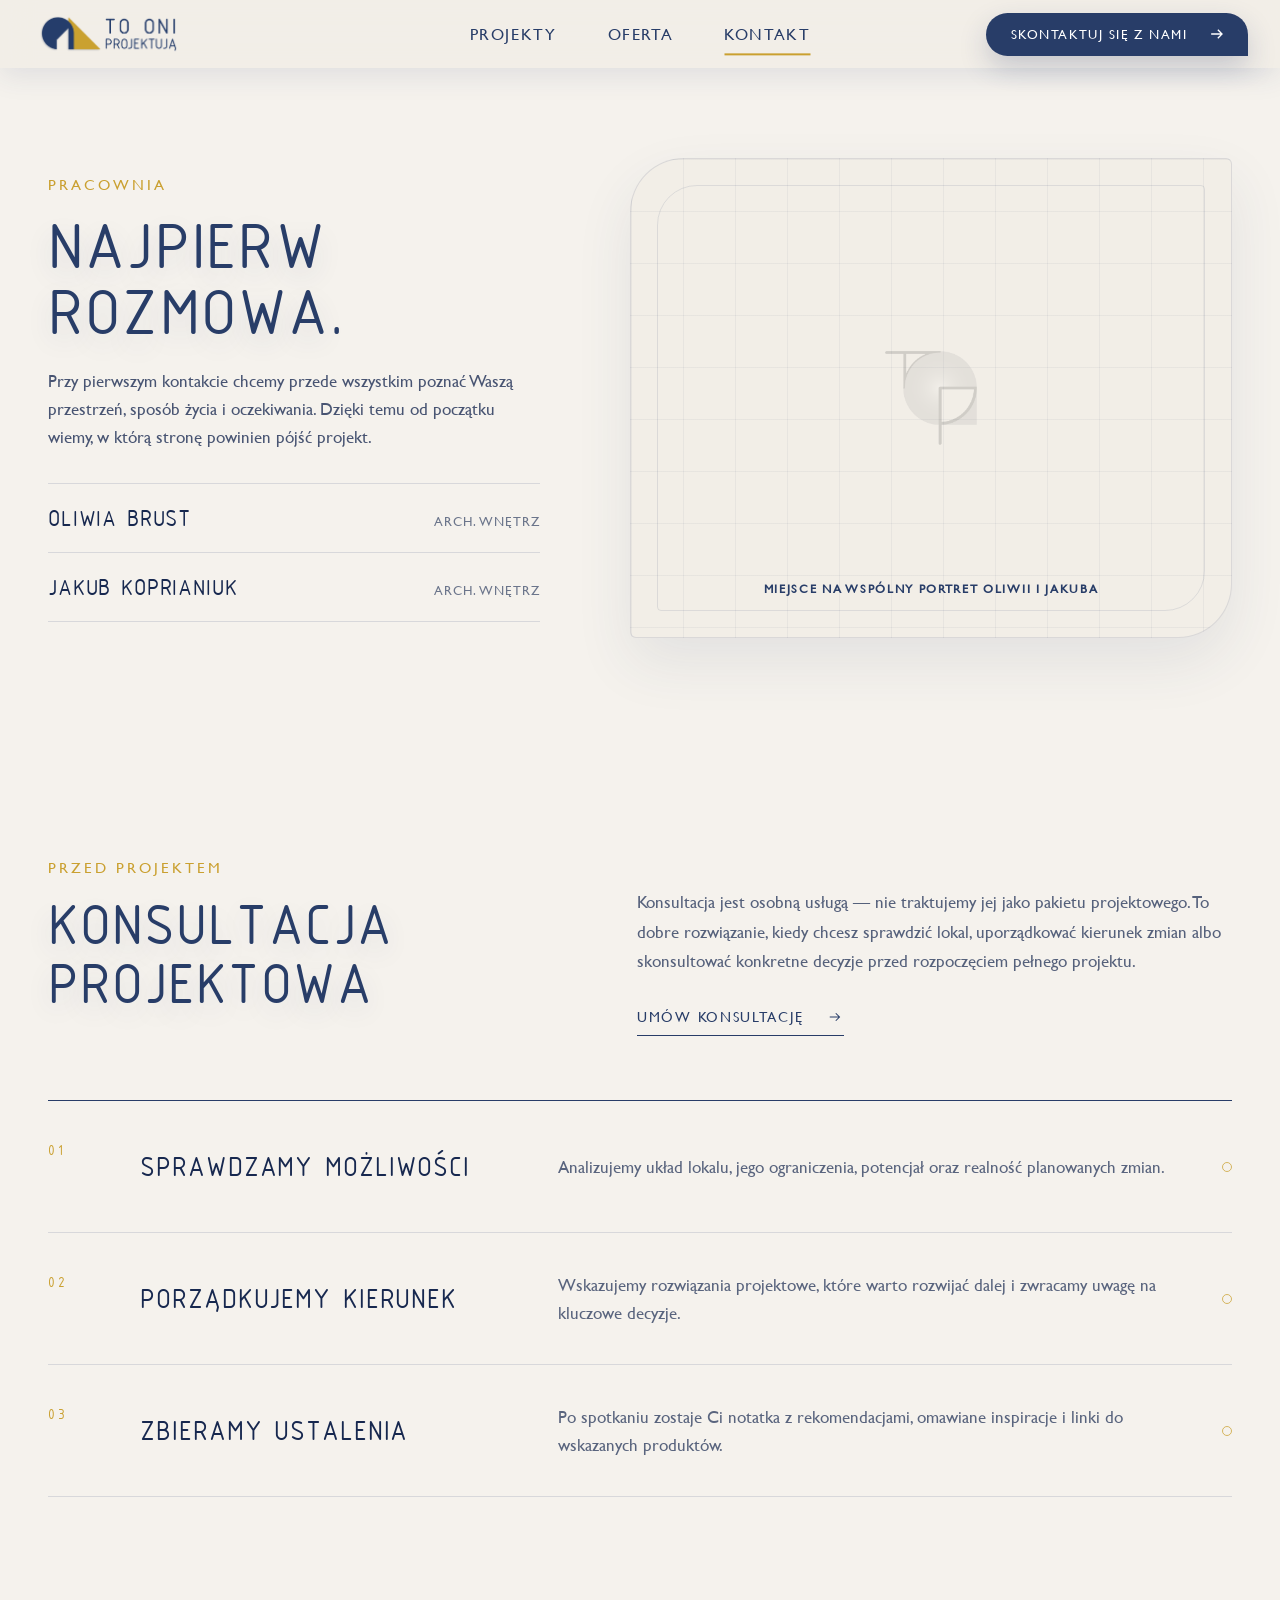
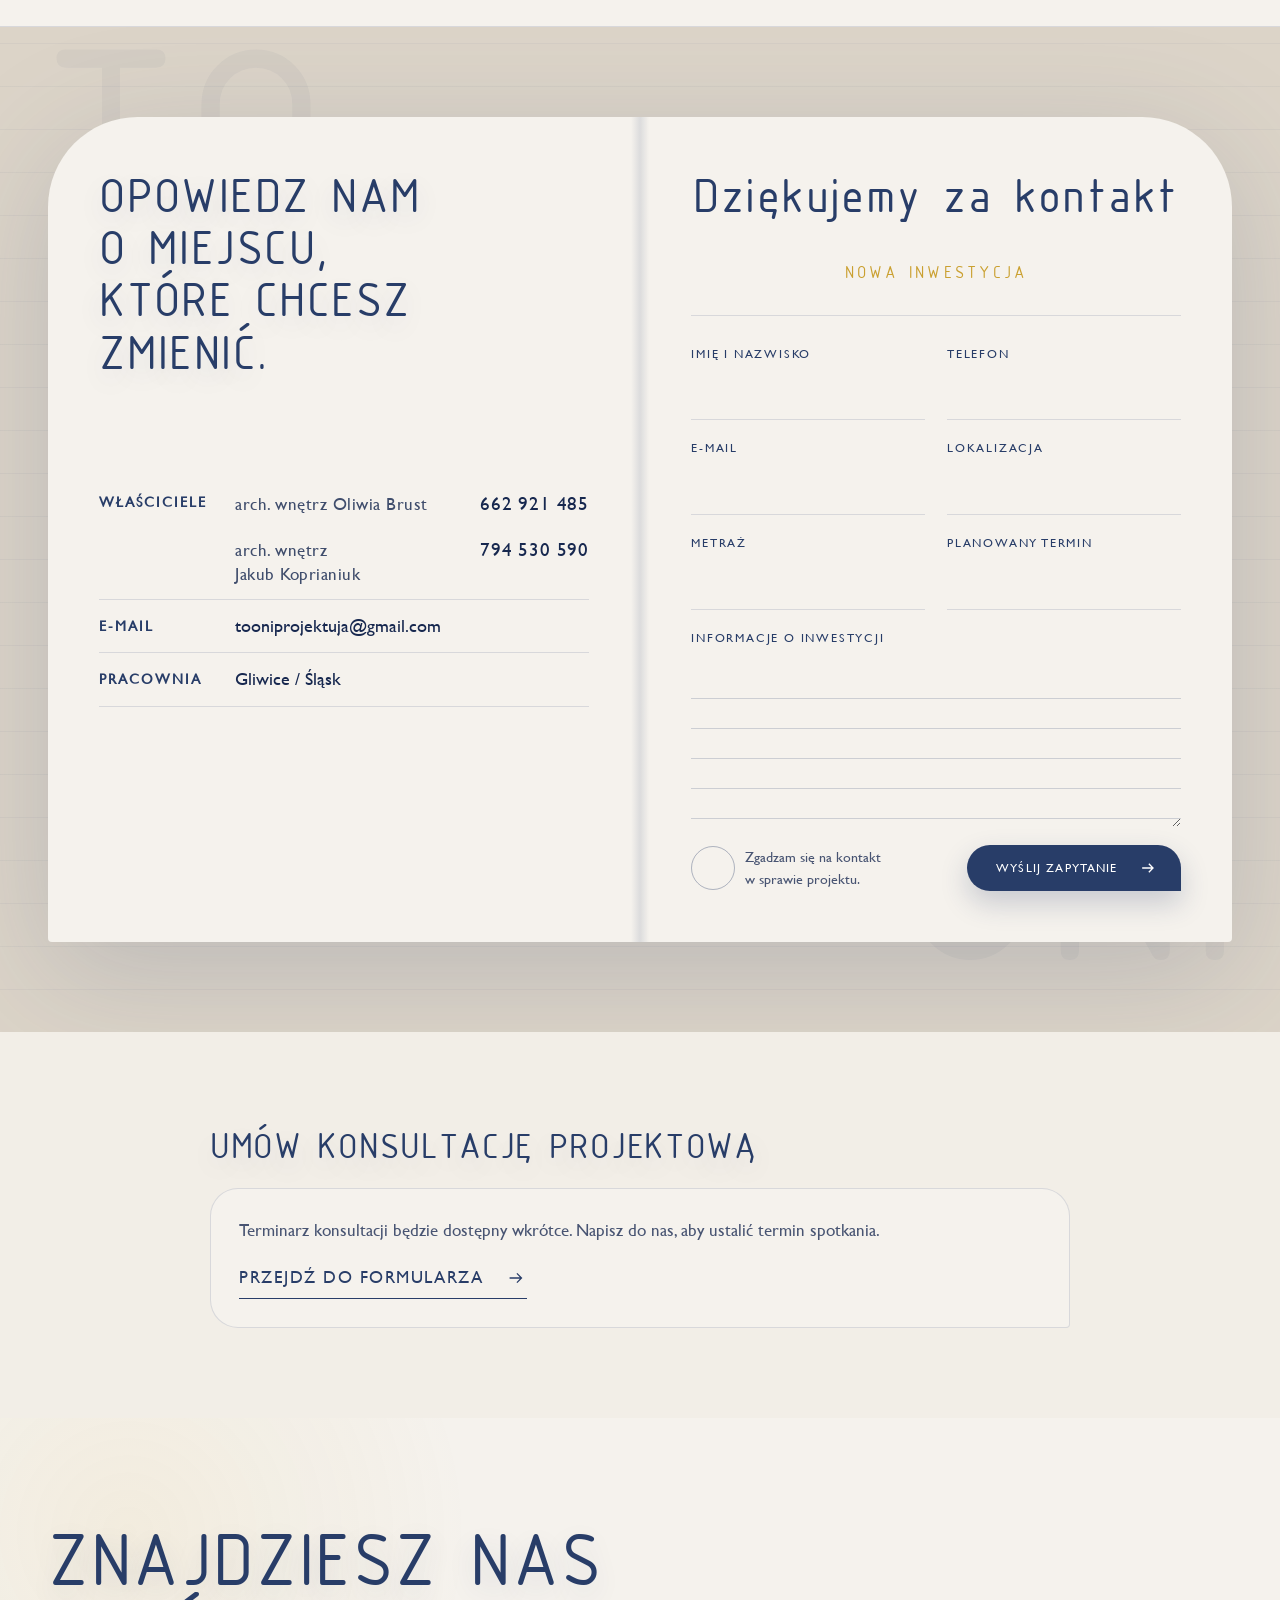
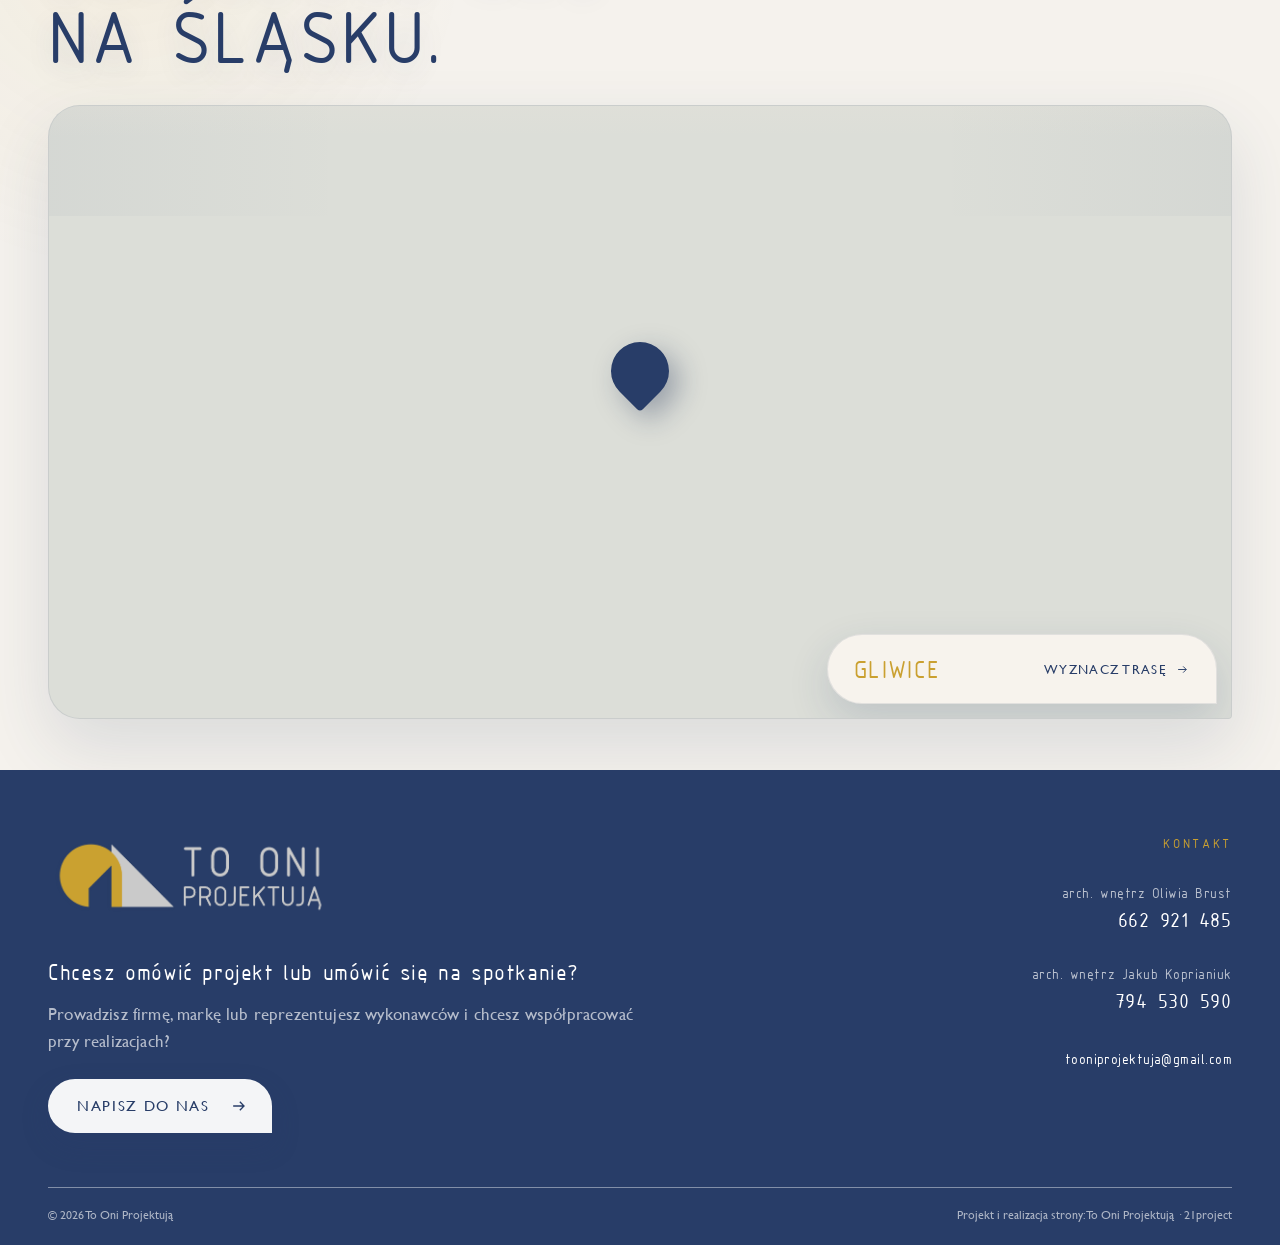
==== commit 30017d0a: "Przenieś kompletną wersję strony z gałęzi poprawek" ====
--- a/kontakt.html
+++ b/kontakt.html
@@ -37,12 +37,6 @@
     </nav>
 
     <div class="header-actions">
-      <a class="social social--header" href="https://www.facebook.com/61583774015406/" target="_blank" rel="noopener" aria-label="Facebook">
-        <svg><use href="#icon-facebook"></use></svg>
-      </a>
-      <a class="social social--header" href="https://www.instagram.com/to_oni_projektuja/" target="_blank" rel="noopener" aria-label="Instagram">
-        <svg><use href="#icon-instagram"></use></svg>
-      </a>
       <a class="drop-button drop-button--small" href="kontakt.html#formularz">
         Skontaktuj się z nami
         <svg><use href="#icon-arrow"></use></svg>
@@ -63,14 +57,7 @@
         Skontaktuj się z nami
         <svg><use href="#icon-arrow"></use></svg>
       </a>
-      <div class="mobile-socials">
-        <a class="social" href="https://www.facebook.com/61583774015406/" target="_blank" rel="noopener" aria-label="Facebook">
-          <svg><use href="#icon-facebook"></use></svg>
-        </a>
-        <a class="social" href="https://www.instagram.com/to_oni_projektuja/" target="_blank" rel="noopener" aria-label="Instagram">
-          <svg><use href="#icon-instagram"></use></svg>
-        </a>
-      </div>
+
     </div>
   </header>
 
@@ -91,7 +78,7 @@
             <img src="logo-symbol.png" alt=""/>
             <span>Miejsce na wspólny portret Oliwii i Jakuba</span>
           </div>
-          
+
         </figure>
       </div>
     </section>
@@ -186,41 +173,18 @@
         </strong>
 </div>
 </div>
-<div class="contact__socials">
-<a href="https://www.facebook.com/61583774015406/" rel="noopener" target="_blank">
-<span class="social">
-<svg>
-<use href="#icon-facebook">
-</use>
-</svg>
-</span>
-<strong>
-         Facebook
-        </strong>
-</a>
-<a href="https://www.instagram.com/to_oni_projektuja/" rel="noopener" target="_blank">
-<span class="social">
-<svg>
-<use href="#icon-instagram">
-</use>
-</svg>
-</span>
-<strong>
-         Instagram
-        </strong>
-</a>
-</div>
+
 </div>
 <div class="contact__page contact__page--right reveal">
 <div class="contact__form-head">
 <h3>
-        Zacznijmy od konkretów
+        Dziękujemy za kontakt
        </h3>
 <p class="section-label">
         Nowa inwestycja
        </p>
 </div>
-<form action="https://formsubmit.co/tooniprojektuja@gmail.com" class="contact-form" method="POST">
+<form action="https://formsubmit.co/tooniprojektuja@gmail.com" class="contact-form" id="contact-inquiry" method="POST">
 <input name="_subject" type="hidden" value="Nowe zapytanie - To Oni Projektują"/>
 <input name="_next" type="hidden" value="https://jakubskrzypiec.github.io/projektant/kontakt.html?wyslano=1#formularz"/>
 <input name="_template" type="hidden" value="table"/>
@@ -269,14 +233,7 @@
 <input name="Termin" type="text"/>
 </label>
 </div>
-<fieldset class="consultation-date" id="termin-konsultacji">
-<legend>Preferowany termin konsultacji projektowej</legend>
-<p>Wybierz datę i godzinę. Potwierdzimy dostępność w odpowiedzi na wiadomość.</p>
-<div class="form-row">
-<label><span>Data konsultacji</span><input name="Preferowana data konsultacji" type="date"/></label>
-<label><span>Godzina konsultacji</span><input name="Preferowana godzina konsultacji" type="time"/></label>
-</div>
-</fieldset>
+
 <label>
 <span>
          Informacje o Inwestycji
@@ -308,6 +265,19 @@
 </div>
 </section>
 
+
+<section class="consultation-section section" aria-label="Umów konsultację projektową">
+<div class="shell">
+<div class="consultation-section__calendar" id="termin-konsultacji" data-calendly-url="">
+<h2>Umów konsultację projektową</h2>
+<div class="calendly-inline-widget" data-calendly-widget hidden></div>
+<div class="consultation-section__pending" data-calendly-pending>
+<p>Terminarz konsultacji będzie dostępny wkrótce. Napisz do nas, aby ustalić termin spotkania.</p>
+<a class="line-link" href="#formularz">Przejdź do formularza <svg aria-hidden="true"><use href="#icon-arrow"></use></svg></a>
+</div>
+</div>
+</div>
+</section>
     <section class="map-section" id="lokalizacja">
       <div class="shell map-section__head reveal">
         <div>
@@ -329,45 +299,7 @@
       </div>
     </section>
 
-    <section class="contact-socials-bottom" aria-labelledby="social-heading">
-      <div class="shell reveal">
-        <div class="contact-socials-card">
-          <div class="contact-socials-card__intro">
-            <p class="section-label">Online</p>
-            <h2 id="social-heading">Zobacz, co dzieje się u nas na bieżąco.</h2>
-            <p>Realizacje, kulisy pracy i rzeczy, które aktualnie zajmują nasze głowy, pokazujemy również w social mediach.</p>
-          </div>
-
-          <div class="contact-socials-card__table" aria-label="Social media To Oni Projektują">
-            <a class="contact-socials-row" href="https://www.instagram.com/to_oni_projektuja/" target="_blank" rel="noopener">
-              <span class="contact-socials-row__icon" aria-hidden="true">
-                <svg><use href="#icon-instagram"></use></svg>
-              </span>
-              <span class="contact-socials-row__copy">
-                <strong>Instagram</strong>
-                <small>@to_oni_projektuja</small>
-              </span>
-              <span class="contact-socials-row__arrow" aria-hidden="true">
-                <svg><use href="#icon-arrow"></use></svg>
-              </span>
-            </a>
-
-            <a class="contact-socials-row" href="https://www.facebook.com/61583774015406/" target="_blank" rel="noopener">
-              <span class="contact-socials-row__icon" aria-hidden="true">
-                <svg><use href="#icon-facebook"></use></svg>
-              </span>
-              <span class="contact-socials-row__copy">
-                <strong>Facebook</strong>
-                <small>To Oni Projektują</small>
-              </span>
-              <span class="contact-socials-row__arrow" aria-hidden="true">
-                <svg><use href="#icon-arrow"></use></svg>
-              </span>
-            </a>
-          </div>
-        </div>
-      </div>
-    </section>
+
   </main>
 
   <footer class="footer">
@@ -394,14 +326,7 @@
           <a href="tel:+48794530590">794 530 590</a>
         </div>
         <a class="footer__mail" href="mailto:tooniprojektuja@gmail.com">tooniprojektuja@gmail.com</a>
-        <div class="footer__socials">
-          <a class="social" href="https://www.facebook.com/61583774015406/" target="_blank" rel="noopener" aria-label="Facebook">
-            <svg><use href="#icon-facebook"></use></svg>
-          </a>
-          <a class="social" href="https://www.instagram.com/to_oni_projektuja/" target="_blank" rel="noopener" aria-label="Instagram">
-            <svg><use href="#icon-instagram"></use></svg>
-          </a>
-        </div>
+
       </div>
     </div>
     <div class="shell footer__bottom">
@@ -416,8 +341,8 @@
       <div class="modal__gallery">
         <div class="modal__main">
           <img class="modal__image" data-modal-image src="" alt=""/>
-<button class="modal__image-nav modal__image-nav--prev" data-image-prev type="button" aria-label="Poprzednie zdjęcie">‹</button>
-<button class="modal__image-nav modal__image-nav--next" data-image-next type="button" aria-label="Następne zdjęcie">›</button>
+<button class="modal__image-nav modal__image-nav--prev" data-image-prev type="button" aria-label="Poprzednie zdjęcie"><svg aria-hidden="true" viewBox="0 0 24 24"><use href="#icon-arrow"></use></svg></button>
+<button class="modal__image-nav modal__image-nav--next" data-image-next type="button" aria-label="Następne zdjęcie"><svg aria-hidden="true" viewBox="0 0 24 24"><use href="#icon-arrow"></use></svg></button>
         </div>
         <div class="modal__thumbs" data-modal-thumbs></div>
       </div>
--- a/style.css
+++ b/style.css
@@ -8878,3 +8878,256 @@
     margin-bottom: 8px !important;
   }
 }
+
+/* Poprawki klienta: czytelność „O nas”, pakiety, formularz i galeria. */
+.contact-form[hidden] { display: none !important; }
+.consultation-date {
+  min-width: 0;
+  margin: 10px 0 24px;
+  padding: 18px 20px;
+  border: 1px solid var(--line);
+  border-radius: 24px 24px 4px 24px;
+}
+.consultation-date legend { color: var(--navy); font: 20px var(--display); }
+.consultation-date p { margin: 0 0 16px; font-size: 15px; line-height: 1.5; }
+.consultation-date .form-row { margin: 0; }
+#termin-konsultacji { scroll-margin-top: calc(var(--header-h) + 22px); }
+@media (min-width: 821px) {
+  .about__grid { grid-template-columns: minmax(0, 42%) minmax(0, 58%); }
+  .about__copy { padding: clamp(28px, 2.6vw, 42px); }
+  .about__copy .rich-copy {
+    display: grid !important;
+    grid-template-columns: repeat(2, minmax(0, 1fr)) !important;
+    gap: clamp(18px, 2.2vw, 36px) !important;
+  }
+}
+.about__copy .rich-copy p {
+  text-align: left !important;
+  hyphens: none !important;
+  overflow-wrap: normal !important;
+}
+.about__names {
+  font-family: var(--display) !important;
+  font-weight: 400 !important;
+  font-size: 18px !important;
+  letter-spacing: .08em !important;
+}
+.about__visual { position: relative; }
+.about__visual .about__names {
+  position: absolute;
+  z-index: 2;
+  left: clamp(20px, 3vw, 44px);
+  bottom: clamp(20px, 3vw, 44px);
+  margin: 0;
+  padding: 10px 16px;
+  max-width: calc(100% - 40px);
+  border-radius: 18px 18px 3px 18px;
+  background: rgba(255,255,255,.84);
+  color: var(--navy);
+}
+.home .packages .package-card h3 { max-width: 11ch; }
+.home .packages .package-card__body ul {
+  margin: 0 0 12px;
+  padding-left: 20px;
+}
+.home .packages .package-card__body li {
+  margin: 0 0 2px;
+}
+.contact__form-head p.section-label {
+  font-size: clamp(17px, 1.4vw, 22px) !important;
+}
+.contact__form-head.is-sent h3 { font-size: clamp(34px, 3vw, 48px) !important; }
+.modal { padding: max(18px, 4vh) max(18px, 4vw) !important; }
+.modal__inner {
+  width: min(88vw, 1240px) !important;
+  height: min(80vh, 760px) !important;
+  max-width: calc(100vw - 36px) !important;
+  max-height: calc(100dvh - 48px) !important;
+  grid-template-columns: minmax(0, 2.25fr) minmax(245px, .75fr) !important;
+}
+.modal__main { position: relative !important; }
+.modal__copy { padding: 56px 26px 32px !important; overflow-y: auto !important; }
+.modal__copy h2 { font-size: clamp(26px, 2.15vw, 40px) !important; }
+.modal__close {
+  top: max(20px, calc((100dvh - min(80vh, 760px)) / 2 + 8px)) !important;
+  right: max(20px, calc((100vw - min(88vw, 1240px)) / 2 + 8px)) !important;
+}
+.modal__image-nav {
+  position: absolute;
+  z-index: 2;
+  top: 50%;
+  width: 40px;
+  height: 40px;
+  border: 1px solid rgba(40,61,104,.2);
+  border-radius: 50%;
+  background: rgba(255,255,255,.92);
+  color: var(--navy);
+  font: 28px/1 var(--body);
+  transform: translateY(-50%);
+  cursor: pointer;
+}
+.modal__image-nav--prev { left: 10px; }
+.modal__image-nav--next { right: 10px; }
+@media (max-width: 900px) {
+  .modal__inner {
+    width: min(94vw, 720px) !important;
+    height: auto !important;
+    max-height: calc(100dvh - 32px) !important;
+    grid-template-columns: 1fr !important;
+  }
+  .modal__copy { padding: 22px 20px !important; }
+  .modal__main { height: min(42vh, 460px) !important; }
+  .modal__close { top: calc(4vh + 8px) !important; right: calc(3vw + 8px) !important; }
+}
+
+/* Korekty rozmieszczenia w zeszycie i galerii. */
+@media (min-width: 821px) {
+  .about__grid::after { left: 42%; }
+}
+.home .packages .package-card summary { min-height: 250px !important; }
+.home .packages .package-card > summary { min-height: 250px !important; }
+.home .packages .package-card summary b { display: none; }
+.packages__toggle {
+  display: flex;
+  align-items: center;
+  justify-content: center;
+  gap: 12px;
+  width: 100%;
+  min-height: 64px;
+  border: 1px solid var(--line);
+  border-top: 0;
+  background: var(--paper);
+  color: var(--navy);
+  font: 18px var(--display);
+  letter-spacing: .12em;
+  text-transform: uppercase;
+  cursor: pointer;
+}
+.packages__toggle span { font-size: 28px; line-height: 1; transition: transform .25s ease; }
+.packages__toggle[aria-expanded="true"] span { transform: rotate(180deg); }
+.packages__toggle:hover, .packages__toggle:focus-visible { background: var(--cream); }
+.modal__inner { grid-template-columns: minmax(0, 4fr) minmax(205px, 1fr) !important; }
+.modal__copy { padding: 56px 20px 28px !important; }
+.modal__copy h2 { font-size: clamp(22px, 1.85vw, 34px) !important; overflow-wrap: anywhere !important; }
+.modal__image { cursor: ew-resize; }
+@media (max-width: 900px) {
+  .modal__inner { grid-template-columns: 1fr !important; }
+  .modal__copy { padding: 22px 20px !important; }
+}
+
+/* Kalendarz kontaktu jest osobnym segmentem pod formularzem. */
+.consultation-section {
+  min-height: 0;
+  padding: clamp(56px, 7vw, 96px) 0;
+  background: var(--cream);
+}
+.consultation-section .consultation-date {
+  max-width: 760px;
+  margin: 0 auto;
+  padding: clamp(24px, 4vw, 48px);
+  border: 1px solid var(--line);
+  border-radius: 28px;
+  background: var(--paper);
+}
+.consultation-section .consultation-date legend { padding: 0 12px; font-size: clamp(24px, 3vw, 36px); }
+.consultation-section .consultation-date label > span {
+  margin-bottom: 8px;
+  color: var(--navy);
+  font: 12px var(--display);
+  letter-spacing: .15em;
+  text-transform: uppercase;
+}
+.consultation-section .consultation-date input {
+  width: 100%;
+  padding: 11px 2px;
+  border: 0;
+  border-bottom: 1px solid var(--line);
+  background: transparent;
+  color: var(--navy-dark);
+  font: inherit;
+}
+.consultation-section .consultation-date input:focus { outline: none; border-color: var(--gold); }
+.consultation-section__link { display: inline-block; margin-top: 24px; }
+
+/* Wspólne rozwinięcie kart bez skoku układu; strzałka w stabilnym okręgu. */
+.packages__toggle { gap: 12px; }
+.packages__toggle [data-packages-toggle-label] { font-size: inherit; line-height: inherit; transform: none !important; }
+.packages__toggle-icon {
+  width: 24px;
+  height: 24px;
+  flex: 0 0 24px;
+  border: 1px solid rgba(40,61,104,.4);
+  border-radius: 50%;
+  display: grid;
+  place-items: center;
+  transition: background .25s ease, color .25s ease;
+}
+.packages__toggle-icon::after {
+  content: "";
+  width: 6px;
+  height: 6px;
+  border-right: 1.5px solid currentColor;
+  border-bottom: 1.5px solid currentColor;
+  transform: translateY(-2px) rotate(45deg);
+  transition: transform .25s ease;
+}
+.packages__toggle[aria-expanded="true"] .packages__toggle-icon { background: var(--navy); color: #fff; }
+.packages__toggle[aria-expanded="true"] .packages__toggle-icon::after { transform: translateY(2px) rotate(225deg); }
+.home .packages .package-card > summary { cursor: pointer; }
+
+/* Galeria: zdjęcie zajmuje poprzednią proporcję; białe strzałki jak w karuzeli. */
+.modal__inner { grid-template-columns: minmax(0, 2.25fr) minmax(245px, .75fr) !important; }
+.modal__copy { padding: 56px 26px 32px !important; }
+.modal__copy h2 { font-size: clamp(26px, 2.15vw, 40px) !important; overflow-wrap: normal !important; }
+.modal__image-nav {
+  display: grid;
+  place-items: center;
+  width: 44px;
+  height: 44px;
+  border: 1px solid rgba(40,61,104,.25);
+  border-radius: 50% 50% 4px 50%;
+  background: #fff;
+  color: var(--navy);
+  box-shadow: 0 8px 24px rgba(20,35,60,.15);
+  font-size: 0;
+  transition: background .2s ease, transform .2s ease;
+}
+.modal__image-nav:hover { background: var(--cream); transform: translateY(-50%) scale(1.06); }
+.modal__image-nav svg { width: 20px; height: 20px; fill: none; stroke: currentColor; stroke-width: 1.5; }
+.modal__image-nav--prev svg { transform: rotate(180deg); }
+@media (max-width: 900px) {
+  .modal__inner { grid-template-columns: 1fr !important; }
+  .modal__copy { padding: 22px 20px !important; }
+}
+
+/* Miejsce na terminarz Calendly w osobnym segmencie kontaktu. */
+.consultation-section__calendar { max-width: 860px; margin: 0 auto; }
+.consultation-section__calendar h2 { margin: 0 0 20px; font: clamp(28px, 3vw, 42px) var(--display); color: var(--navy); }
+.consultation-section__calendar .calendly-inline-widget { min-width: 320px; height: 720px; }
+.consultation-section__pending { padding: 28px; border: 1px solid var(--line); border-radius: 28px 28px 4px 28px; background: var(--paper); }
+.consultation-section__pending p { margin: 0 0 20px; }
+
+/* W czasie rozwijania nagłówek karty zachowuje tę samą wysokość. */
+.packages__grid { scroll-margin-top: calc(var(--header-h) + 20px); }
+@media (min-width: 901px) {
+  .home .packages .package-card[open] > summary { min-height: 250px !important; }
+  .home .packages .package-card[open] { grid-template-rows: 250px minmax(0, 1fr) !important; }
+}
+.packages__toggle:disabled { opacity: 1; cursor: wait; }
+.packages__toggle-icon { transform: none !important; }
+.packages__toggle-icon::after { content: none !important; }
+.packages__toggle-icon svg {
+  display: block;
+  width: 14px;
+  height: 14px;
+  fill: none;
+  stroke: currentColor;
+  stroke-width: 1.5;
+  stroke-linecap: round;
+  stroke-linejoin: round;
+  transition: transform .25s ease;
+}
+.packages__toggle[aria-expanded="true"] .packages__toggle-icon svg { transform: rotate(180deg); }
+
+/* Pole wiadomości ma własne linie; nie dokładaj obramowania pod ostatnią. */
+.contact-form textarea { border-bottom: 0 !important; }
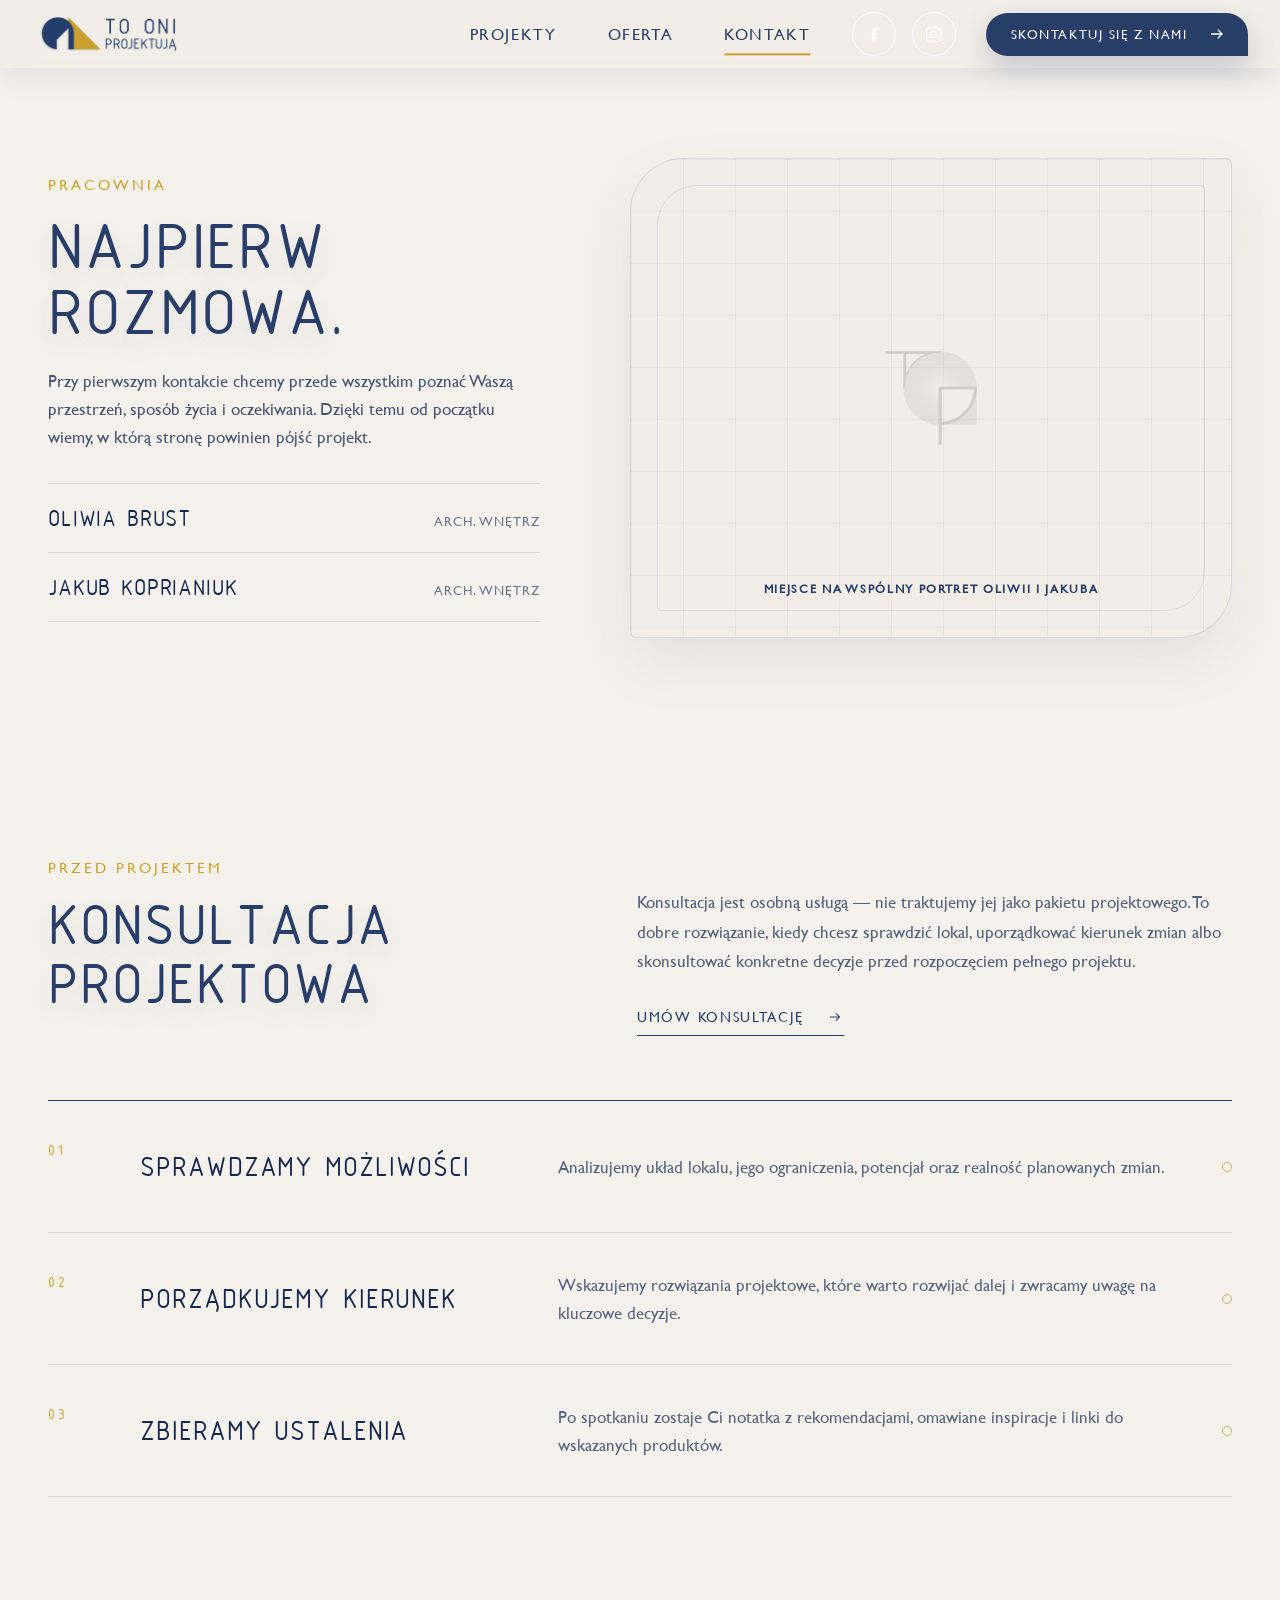
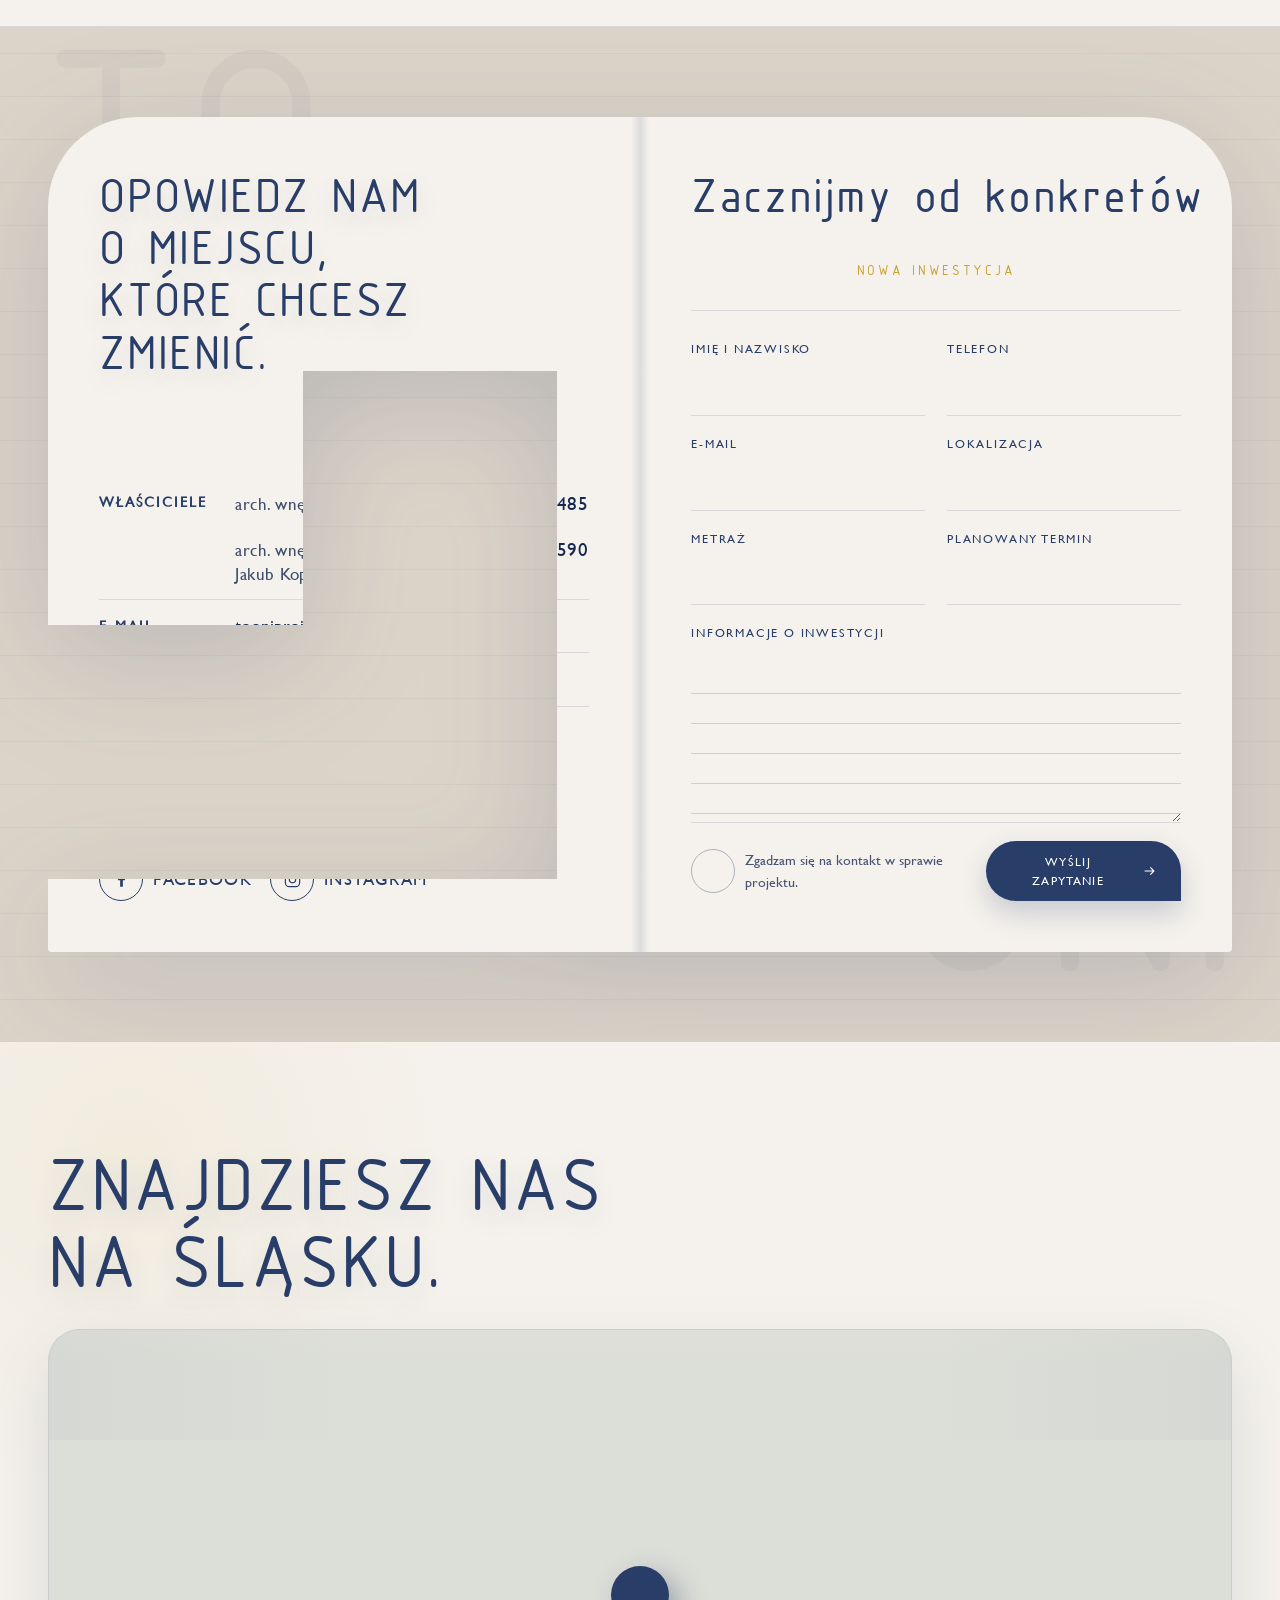
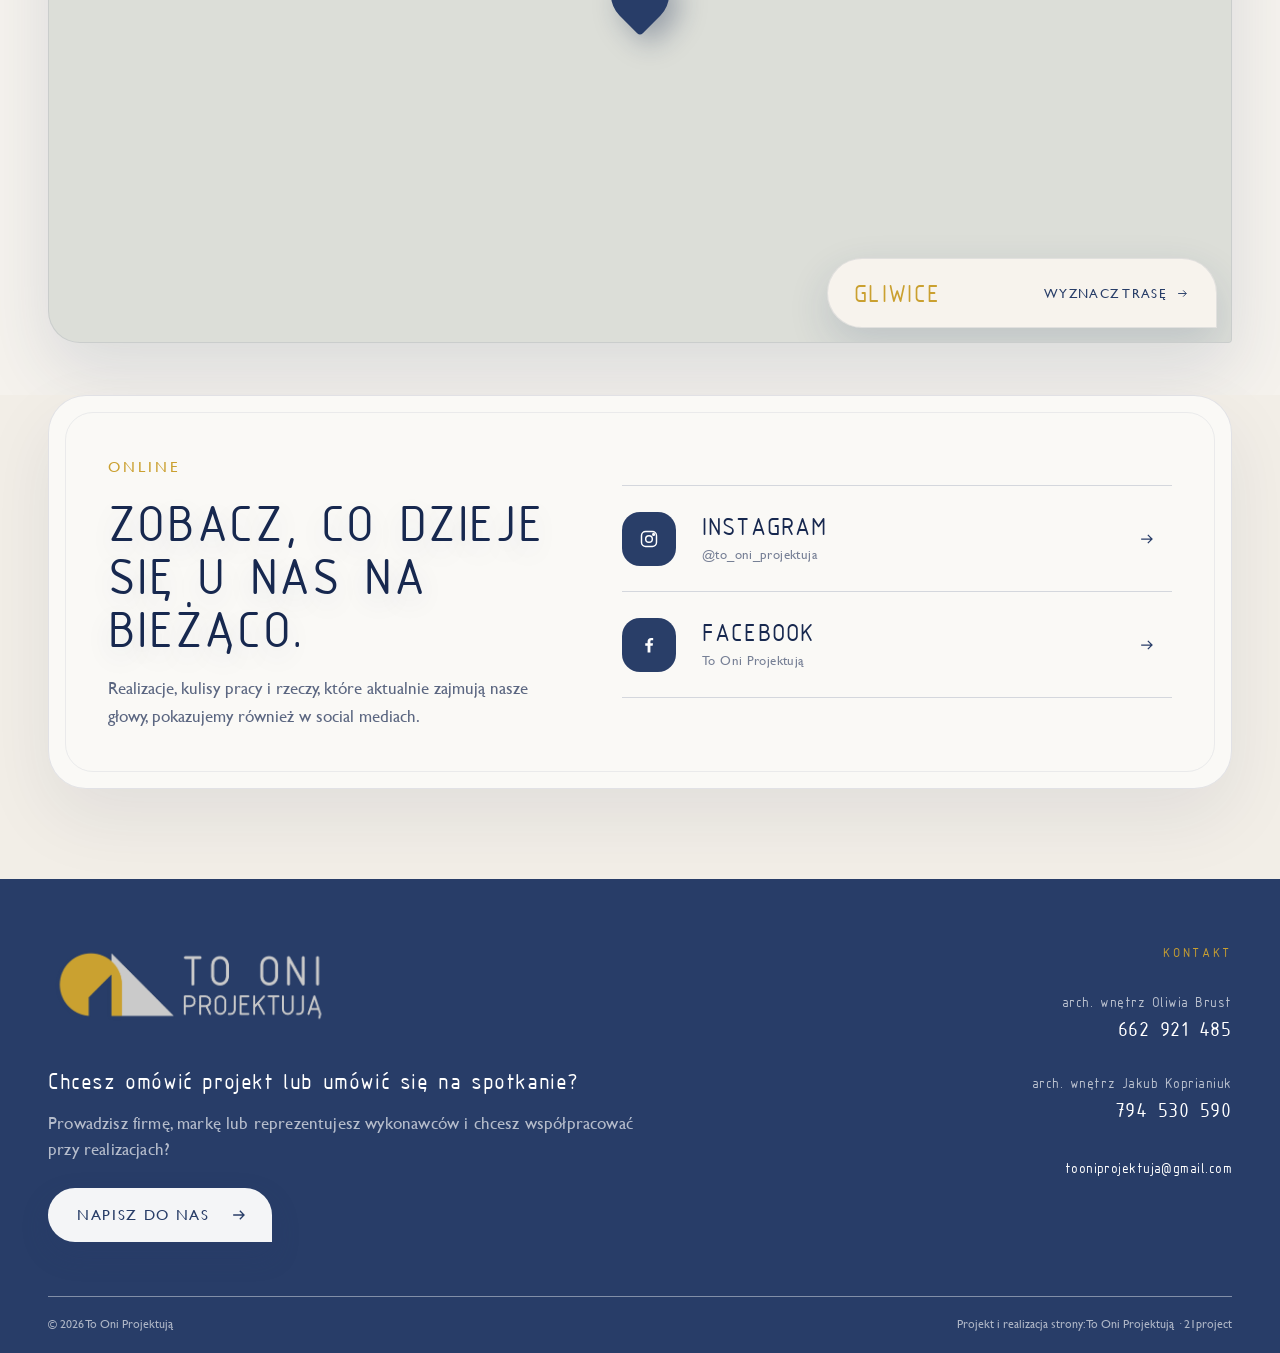
==== commit 162476d5: "Add files via upload" ====
--- a/kontakt.html
+++ b/kontakt.html
@@ -37,6 +37,12 @@
     </nav>
 
     <div class="header-actions">
+      <a class="social social--header" href="https://www.facebook.com/61583774015406/" target="_blank" rel="noopener" aria-label="Facebook">
+        <svg><use href="#icon-facebook"></use></svg>
+      </a>
+      <a class="social social--header" href="https://www.instagram.com/to_oni_projektuja/" target="_blank" rel="noopener" aria-label="Instagram">
+        <svg><use href="#icon-instagram"></use></svg>
+      </a>
       <a class="drop-button drop-button--small" href="kontakt.html#formularz">
         Skontaktuj się z nami
         <svg><use href="#icon-arrow"></use></svg>
@@ -57,7 +63,14 @@
         Skontaktuj się z nami
         <svg><use href="#icon-arrow"></use></svg>
       </a>
-
+      <div class="mobile-socials">
+        <a class="social" href="https://www.facebook.com/61583774015406/" target="_blank" rel="noopener" aria-label="Facebook">
+          <svg><use href="#icon-facebook"></use></svg>
+        </a>
+        <a class="social" href="https://www.instagram.com/to_oni_projektuja/" target="_blank" rel="noopener" aria-label="Instagram">
+          <svg><use href="#icon-instagram"></use></svg>
+        </a>
+      </div>
     </div>
   </header>
 
@@ -78,7 +91,7 @@
             <img src="logo-symbol.png" alt=""/>
             <span>Miejsce na wspólny portret Oliwii i Jakuba</span>
           </div>
-
+          
         </figure>
       </div>
     </section>
@@ -92,7 +105,7 @@
 </div>
 <div class="offer-consult__intro">
 <p>Konsultacja jest osobną usługą — nie traktujemy jej jako pakietu projektowego. To dobre rozwiązanie, kiedy chcesz sprawdzić lokal, uporządkować kierunek zmian albo skonsultować konkretne decyzje przed rozpoczęciem pełnego projektu.</p>
-<a class="line-link" href="#termin-konsultacji">Umów konsultację <svg aria-hidden="true"><use href="#icon-arrow"></use></svg></a>
+<a class="line-link" href="#formularz">Umów konsultację <svg aria-hidden="true"><use href="#icon-arrow"></use></svg></a>
 </div>
 </div>
 <div class="offer-consult__journey reveal">
@@ -173,22 +186,44 @@
         </strong>
 </div>
 </div>
-
+<div class="contact__socials">
+<a href="https://www.facebook.com/61583774015406/" rel="noopener" target="_blank">
+<span class="social">
+<svg>
+<use href="#icon-facebook">
+</use>
+</svg>
+</span>
+<strong>
+         Facebook
+        </strong>
+</a>
+<a href="https://www.instagram.com/to_oni_projektuja/" rel="noopener" target="_blank">
+<span class="social">
+<svg>
+<use href="#icon-instagram">
+</use>
+</svg>
+</span>
+<strong>
+         Instagram
+        </strong>
+</a>
+</div>
 </div>
 <div class="contact__page contact__page--right reveal">
 <div class="contact__form-head">
 <h3>
-        Dziękujemy za kontakt
+        Zacznijmy od konkretów
        </h3>
 <p class="section-label">
         Nowa inwestycja
        </p>
 </div>
-<form action="https://formsubmit.co/tooniprojektuja@gmail.com" class="contact-form" id="contact-inquiry" method="POST">
+<form action="https://formsubmit.co/tooniprojektuja@gmail.com" class="contact-form" method="POST">
 <input name="_subject" type="hidden" value="Nowe zapytanie - To Oni Projektują"/>
-<input name="_next" type="hidden" value="https://jakubskrzypiec.github.io/projektant/kontakt.html?wyslano=1#formularz"/>
+<input name="_next" type="hidden" value="https://jakubskrzypiec.github.io/tooniprojektujaa/kontakt.html?wyslano=1#formularz"/>
 <input name="_template" type="hidden" value="table"/>
-<input name="_autoresponse" type="hidden" value="Dziękujemy za kontakt z To Oni Projektują. Otrzymaliśmy Twoją wiadomość i odezwiemy się w sprawie projektu."/>
 <input name="_captcha" type="hidden" value="false"/>
 <input autocomplete="off" class="honey" name="_honey" tabindex="-1" type="text"/>
 <div class="form-row">
@@ -210,7 +245,7 @@
 <span>
           E-mail
          </span>
-<input autocomplete="email" name="email" required="" type="email"/>
+<input autocomplete="email" name="_replyto" required="" type="email"/>
 </label>
 <label>
 <span>
@@ -233,7 +268,6 @@
 <input name="Termin" type="text"/>
 </label>
 </div>
-
 <label>
 <span>
          Informacje o Inwestycji
@@ -246,7 +280,7 @@
 <i>
 </i>
 <span>
-          Zgadzam się na kontakt<br/>w sprawie projektu.
+          Zgadzam się na kontakt w sprawie projektu.
          </span>
 </label>
 <button class="drop-button" type="submit">
@@ -265,19 +299,6 @@
 </div>
 </section>
 
-
-<section class="consultation-section section" aria-label="Umów konsultację projektową">
-<div class="shell">
-<div class="consultation-section__calendar" id="termin-konsultacji" data-calendly-url="">
-<h2>Umów konsultację projektową</h2>
-<div class="calendly-inline-widget" data-calendly-widget hidden></div>
-<div class="consultation-section__pending" data-calendly-pending>
-<p>Terminarz konsultacji będzie dostępny wkrótce. Napisz do nas, aby ustalić termin spotkania.</p>
-<a class="line-link" href="#formularz">Przejdź do formularza <svg aria-hidden="true"><use href="#icon-arrow"></use></svg></a>
-</div>
-</div>
-</div>
-</section>
     <section class="map-section" id="lokalizacja">
       <div class="shell map-section__head reveal">
         <div>
@@ -299,7 +320,45 @@
       </div>
     </section>
 
-
+    <section class="contact-socials-bottom" aria-labelledby="social-heading">
+      <div class="shell reveal">
+        <div class="contact-socials-card">
+          <div class="contact-socials-card__intro">
+            <p class="section-label">Online</p>
+            <h2 id="social-heading">Zobacz, co dzieje się u nas na bieżąco.</h2>
+            <p>Realizacje, kulisy pracy i rzeczy, które aktualnie zajmują nasze głowy, pokazujemy również w social mediach.</p>
+          </div>
+
+          <div class="contact-socials-card__table" aria-label="Social media To Oni Projektują">
+            <a class="contact-socials-row" href="https://www.instagram.com/to_oni_projektuja/" target="_blank" rel="noopener">
+              <span class="contact-socials-row__icon" aria-hidden="true">
+                <svg><use href="#icon-instagram"></use></svg>
+              </span>
+              <span class="contact-socials-row__copy">
+                <strong>Instagram</strong>
+                <small>@to_oni_projektuja</small>
+              </span>
+              <span class="contact-socials-row__arrow" aria-hidden="true">
+                <svg><use href="#icon-arrow"></use></svg>
+              </span>
+            </a>
+
+            <a class="contact-socials-row" href="https://www.facebook.com/61583774015406/" target="_blank" rel="noopener">
+              <span class="contact-socials-row__icon" aria-hidden="true">
+                <svg><use href="#icon-facebook"></use></svg>
+              </span>
+              <span class="contact-socials-row__copy">
+                <strong>Facebook</strong>
+                <small>To Oni Projektują</small>
+              </span>
+              <span class="contact-socials-row__arrow" aria-hidden="true">
+                <svg><use href="#icon-arrow"></use></svg>
+              </span>
+            </a>
+          </div>
+        </div>
+      </div>
+    </section>
   </main>
 
   <footer class="footer">
@@ -326,7 +385,14 @@
           <a href="tel:+48794530590">794 530 590</a>
         </div>
         <a class="footer__mail" href="mailto:tooniprojektuja@gmail.com">tooniprojektuja@gmail.com</a>
-
+        <div class="footer__socials">
+          <a class="social" href="https://www.facebook.com/61583774015406/" target="_blank" rel="noopener" aria-label="Facebook">
+            <svg><use href="#icon-facebook"></use></svg>
+          </a>
+          <a class="social" href="https://www.instagram.com/to_oni_projektuja/" target="_blank" rel="noopener" aria-label="Instagram">
+            <svg><use href="#icon-instagram"></use></svg>
+          </a>
+        </div>
       </div>
     </div>
     <div class="shell footer__bottom">
@@ -341,8 +407,6 @@
       <div class="modal__gallery">
         <div class="modal__main">
           <img class="modal__image" data-modal-image src="" alt=""/>
-<button class="modal__image-nav modal__image-nav--prev" data-image-prev type="button" aria-label="Poprzednie zdjęcie"><svg aria-hidden="true" viewBox="0 0 24 24"><use href="#icon-arrow"></use></svg></button>
-<button class="modal__image-nav modal__image-nav--next" data-image-next type="button" aria-label="Następne zdjęcie"><svg aria-hidden="true" viewBox="0 0 24 24"><use href="#icon-arrow"></use></svg></button>
         </div>
         <div class="modal__thumbs" data-modal-thumbs></div>
       </div>
--- a/style.css
+++ b/style.css
@@ -8878,256 +8878,3 @@
     margin-bottom: 8px !important;
   }
 }
-
-/* Poprawki klienta: czytelność „O nas”, pakiety, formularz i galeria. */
-.contact-form[hidden] { display: none !important; }
-.consultation-date {
-  min-width: 0;
-  margin: 10px 0 24px;
-  padding: 18px 20px;
-  border: 1px solid var(--line);
-  border-radius: 24px 24px 4px 24px;
-}
-.consultation-date legend { color: var(--navy); font: 20px var(--display); }
-.consultation-date p { margin: 0 0 16px; font-size: 15px; line-height: 1.5; }
-.consultation-date .form-row { margin: 0; }
-#termin-konsultacji { scroll-margin-top: calc(var(--header-h) + 22px); }
-@media (min-width: 821px) {
-  .about__grid { grid-template-columns: minmax(0, 42%) minmax(0, 58%); }
-  .about__copy { padding: clamp(28px, 2.6vw, 42px); }
-  .about__copy .rich-copy {
-    display: grid !important;
-    grid-template-columns: repeat(2, minmax(0, 1fr)) !important;
-    gap: clamp(18px, 2.2vw, 36px) !important;
-  }
-}
-.about__copy .rich-copy p {
-  text-align: left !important;
-  hyphens: none !important;
-  overflow-wrap: normal !important;
-}
-.about__names {
-  font-family: var(--display) !important;
-  font-weight: 400 !important;
-  font-size: 18px !important;
-  letter-spacing: .08em !important;
-}
-.about__visual { position: relative; }
-.about__visual .about__names {
-  position: absolute;
-  z-index: 2;
-  left: clamp(20px, 3vw, 44px);
-  bottom: clamp(20px, 3vw, 44px);
-  margin: 0;
-  padding: 10px 16px;
-  max-width: calc(100% - 40px);
-  border-radius: 18px 18px 3px 18px;
-  background: rgba(255,255,255,.84);
-  color: var(--navy);
-}
-.home .packages .package-card h3 { max-width: 11ch; }
-.home .packages .package-card__body ul {
-  margin: 0 0 12px;
-  padding-left: 20px;
-}
-.home .packages .package-card__body li {
-  margin: 0 0 2px;
-}
-.contact__form-head p.section-label {
-  font-size: clamp(17px, 1.4vw, 22px) !important;
-}
-.contact__form-head.is-sent h3 { font-size: clamp(34px, 3vw, 48px) !important; }
-.modal { padding: max(18px, 4vh) max(18px, 4vw) !important; }
-.modal__inner {
-  width: min(88vw, 1240px) !important;
-  height: min(80vh, 760px) !important;
-  max-width: calc(100vw - 36px) !important;
-  max-height: calc(100dvh - 48px) !important;
-  grid-template-columns: minmax(0, 2.25fr) minmax(245px, .75fr) !important;
-}
-.modal__main { position: relative !important; }
-.modal__copy { padding: 56px 26px 32px !important; overflow-y: auto !important; }
-.modal__copy h2 { font-size: clamp(26px, 2.15vw, 40px) !important; }
-.modal__close {
-  top: max(20px, calc((100dvh - min(80vh, 760px)) / 2 + 8px)) !important;
-  right: max(20px, calc((100vw - min(88vw, 1240px)) / 2 + 8px)) !important;
-}
-.modal__image-nav {
-  position: absolute;
-  z-index: 2;
-  top: 50%;
-  width: 40px;
-  height: 40px;
-  border: 1px solid rgba(40,61,104,.2);
-  border-radius: 50%;
-  background: rgba(255,255,255,.92);
-  color: var(--navy);
-  font: 28px/1 var(--body);
-  transform: translateY(-50%);
-  cursor: pointer;
-}
-.modal__image-nav--prev { left: 10px; }
-.modal__image-nav--next { right: 10px; }
-@media (max-width: 900px) {
-  .modal__inner {
-    width: min(94vw, 720px) !important;
-    height: auto !important;
-    max-height: calc(100dvh - 32px) !important;
-    grid-template-columns: 1fr !important;
-  }
-  .modal__copy { padding: 22px 20px !important; }
-  .modal__main { height: min(42vh, 460px) !important; }
-  .modal__close { top: calc(4vh + 8px) !important; right: calc(3vw + 8px) !important; }
-}
-
-/* Korekty rozmieszczenia w zeszycie i galerii. */
-@media (min-width: 821px) {
-  .about__grid::after { left: 42%; }
-}
-.home .packages .package-card summary { min-height: 250px !important; }
-.home .packages .package-card > summary { min-height: 250px !important; }
-.home .packages .package-card summary b { display: none; }
-.packages__toggle {
-  display: flex;
-  align-items: center;
-  justify-content: center;
-  gap: 12px;
-  width: 100%;
-  min-height: 64px;
-  border: 1px solid var(--line);
-  border-top: 0;
-  background: var(--paper);
-  color: var(--navy);
-  font: 18px var(--display);
-  letter-spacing: .12em;
-  text-transform: uppercase;
-  cursor: pointer;
-}
-.packages__toggle span { font-size: 28px; line-height: 1; transition: transform .25s ease; }
-.packages__toggle[aria-expanded="true"] span { transform: rotate(180deg); }
-.packages__toggle:hover, .packages__toggle:focus-visible { background: var(--cream); }
-.modal__inner { grid-template-columns: minmax(0, 4fr) minmax(205px, 1fr) !important; }
-.modal__copy { padding: 56px 20px 28px !important; }
-.modal__copy h2 { font-size: clamp(22px, 1.85vw, 34px) !important; overflow-wrap: anywhere !important; }
-.modal__image { cursor: ew-resize; }
-@media (max-width: 900px) {
-  .modal__inner { grid-template-columns: 1fr !important; }
-  .modal__copy { padding: 22px 20px !important; }
-}
-
-/* Kalendarz kontaktu jest osobnym segmentem pod formularzem. */
-.consultation-section {
-  min-height: 0;
-  padding: clamp(56px, 7vw, 96px) 0;
-  background: var(--cream);
-}
-.consultation-section .consultation-date {
-  max-width: 760px;
-  margin: 0 auto;
-  padding: clamp(24px, 4vw, 48px);
-  border: 1px solid var(--line);
-  border-radius: 28px;
-  background: var(--paper);
-}
-.consultation-section .consultation-date legend { padding: 0 12px; font-size: clamp(24px, 3vw, 36px); }
-.consultation-section .consultation-date label > span {
-  margin-bottom: 8px;
-  color: var(--navy);
-  font: 12px var(--display);
-  letter-spacing: .15em;
-  text-transform: uppercase;
-}
-.consultation-section .consultation-date input {
-  width: 100%;
-  padding: 11px 2px;
-  border: 0;
-  border-bottom: 1px solid var(--line);
-  background: transparent;
-  color: var(--navy-dark);
-  font: inherit;
-}
-.consultation-section .consultation-date input:focus { outline: none; border-color: var(--gold); }
-.consultation-section__link { display: inline-block; margin-top: 24px; }
-
-/* Wspólne rozwinięcie kart bez skoku układu; strzałka w stabilnym okręgu. */
-.packages__toggle { gap: 12px; }
-.packages__toggle [data-packages-toggle-label] { font-size: inherit; line-height: inherit; transform: none !important; }
-.packages__toggle-icon {
-  width: 24px;
-  height: 24px;
-  flex: 0 0 24px;
-  border: 1px solid rgba(40,61,104,.4);
-  border-radius: 50%;
-  display: grid;
-  place-items: center;
-  transition: background .25s ease, color .25s ease;
-}
-.packages__toggle-icon::after {
-  content: "";
-  width: 6px;
-  height: 6px;
-  border-right: 1.5px solid currentColor;
-  border-bottom: 1.5px solid currentColor;
-  transform: translateY(-2px) rotate(45deg);
-  transition: transform .25s ease;
-}
-.packages__toggle[aria-expanded="true"] .packages__toggle-icon { background: var(--navy); color: #fff; }
-.packages__toggle[aria-expanded="true"] .packages__toggle-icon::after { transform: translateY(2px) rotate(225deg); }
-.home .packages .package-card > summary { cursor: pointer; }
-
-/* Galeria: zdjęcie zajmuje poprzednią proporcję; białe strzałki jak w karuzeli. */
-.modal__inner { grid-template-columns: minmax(0, 2.25fr) minmax(245px, .75fr) !important; }
-.modal__copy { padding: 56px 26px 32px !important; }
-.modal__copy h2 { font-size: clamp(26px, 2.15vw, 40px) !important; overflow-wrap: normal !important; }
-.modal__image-nav {
-  display: grid;
-  place-items: center;
-  width: 44px;
-  height: 44px;
-  border: 1px solid rgba(40,61,104,.25);
-  border-radius: 50% 50% 4px 50%;
-  background: #fff;
-  color: var(--navy);
-  box-shadow: 0 8px 24px rgba(20,35,60,.15);
-  font-size: 0;
-  transition: background .2s ease, transform .2s ease;
-}
-.modal__image-nav:hover { background: var(--cream); transform: translateY(-50%) scale(1.06); }
-.modal__image-nav svg { width: 20px; height: 20px; fill: none; stroke: currentColor; stroke-width: 1.5; }
-.modal__image-nav--prev svg { transform: rotate(180deg); }
-@media (max-width: 900px) {
-  .modal__inner { grid-template-columns: 1fr !important; }
-  .modal__copy { padding: 22px 20px !important; }
-}
-
-/* Miejsce na terminarz Calendly w osobnym segmencie kontaktu. */
-.consultation-section__calendar { max-width: 860px; margin: 0 auto; }
-.consultation-section__calendar h2 { margin: 0 0 20px; font: clamp(28px, 3vw, 42px) var(--display); color: var(--navy); }
-.consultation-section__calendar .calendly-inline-widget { min-width: 320px; height: 720px; }
-.consultation-section__pending { padding: 28px; border: 1px solid var(--line); border-radius: 28px 28px 4px 28px; background: var(--paper); }
-.consultation-section__pending p { margin: 0 0 20px; }
-
-/* W czasie rozwijania nagłówek karty zachowuje tę samą wysokość. */
-.packages__grid { scroll-margin-top: calc(var(--header-h) + 20px); }
-@media (min-width: 901px) {
-  .home .packages .package-card[open] > summary { min-height: 250px !important; }
-  .home .packages .package-card[open] { grid-template-rows: 250px minmax(0, 1fr) !important; }
-}
-.packages__toggle:disabled { opacity: 1; cursor: wait; }
-.packages__toggle-icon { transform: none !important; }
-.packages__toggle-icon::after { content: none !important; }
-.packages__toggle-icon svg {
-  display: block;
-  width: 14px;
-  height: 14px;
-  fill: none;
-  stroke: currentColor;
-  stroke-width: 1.5;
-  stroke-linecap: round;
-  stroke-linejoin: round;
-  transition: transform .25s ease;
-}
-.packages__toggle[aria-expanded="true"] .packages__toggle-icon svg { transform: rotate(180deg); }
-
-/* Pole wiadomości ma własne linie; nie dokładaj obramowania pod ostatnią. */
-.contact-form textarea { border-bottom: 0 !important; }
